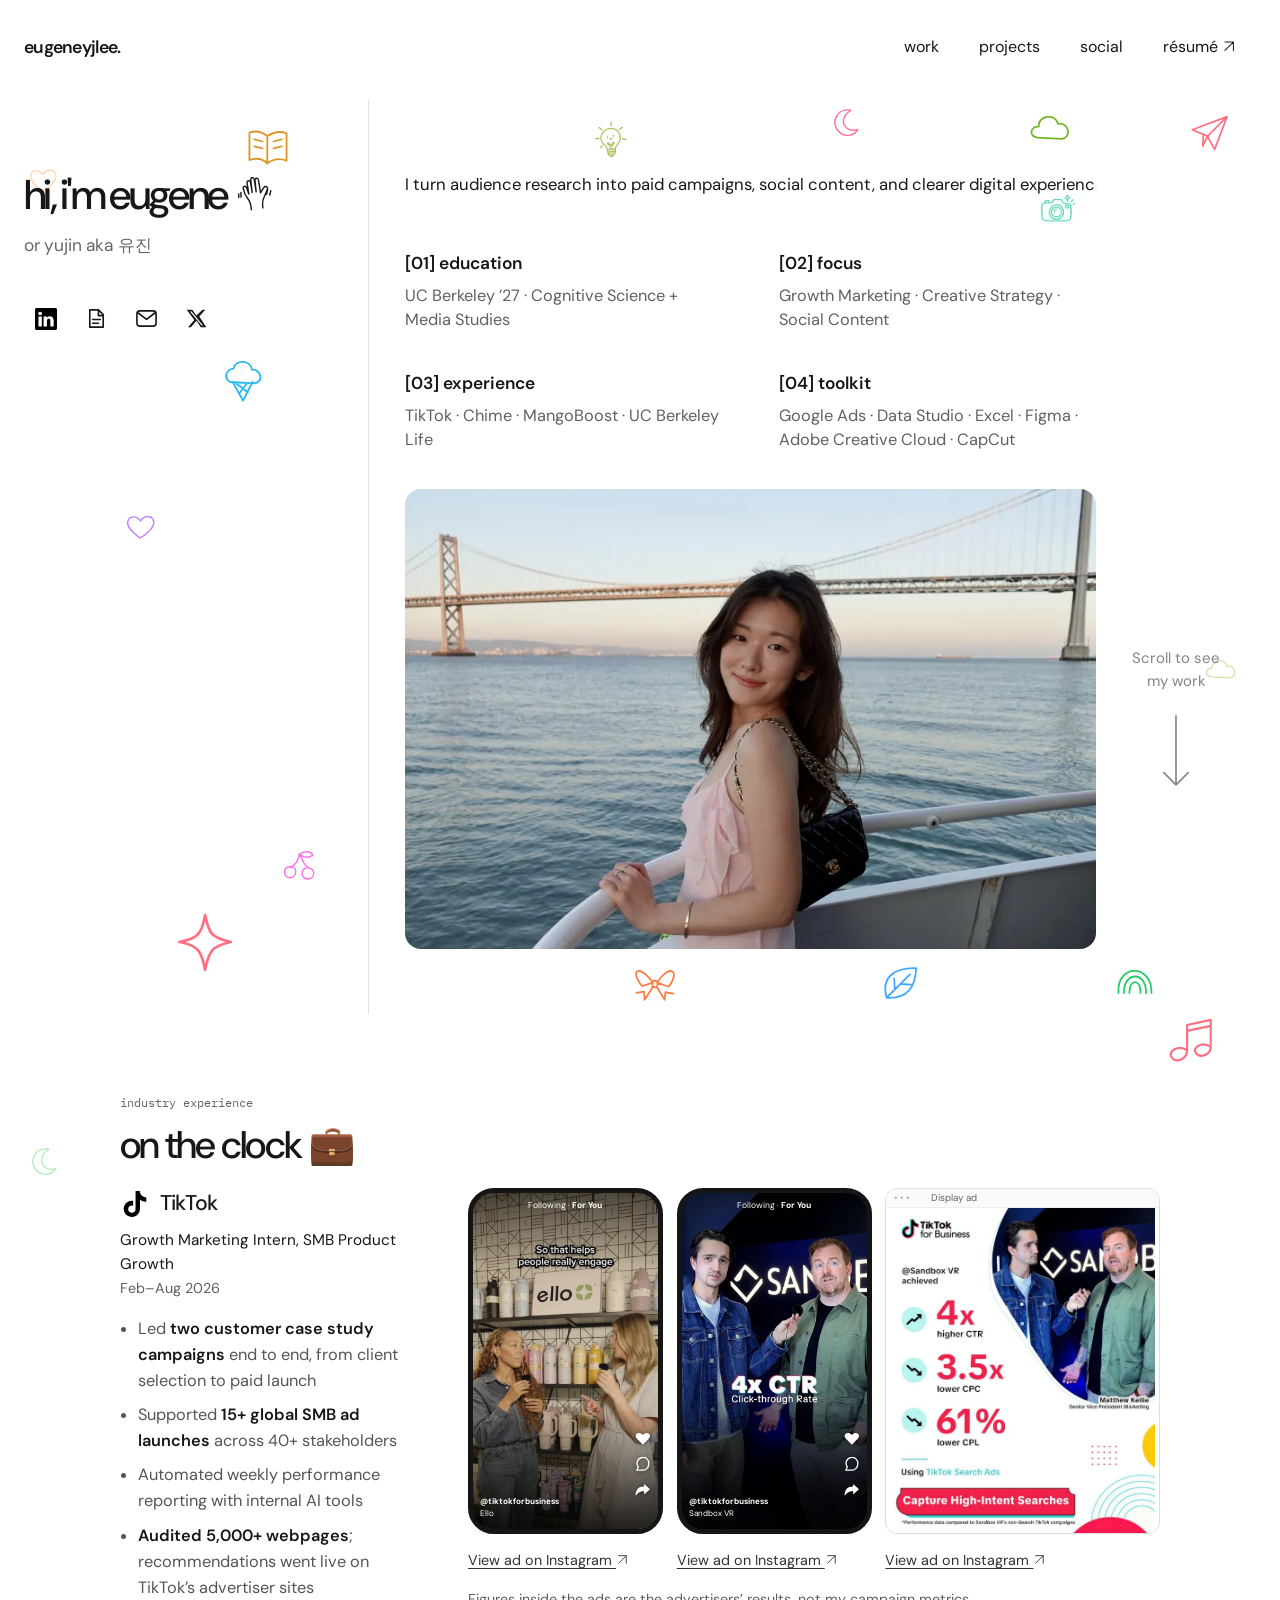
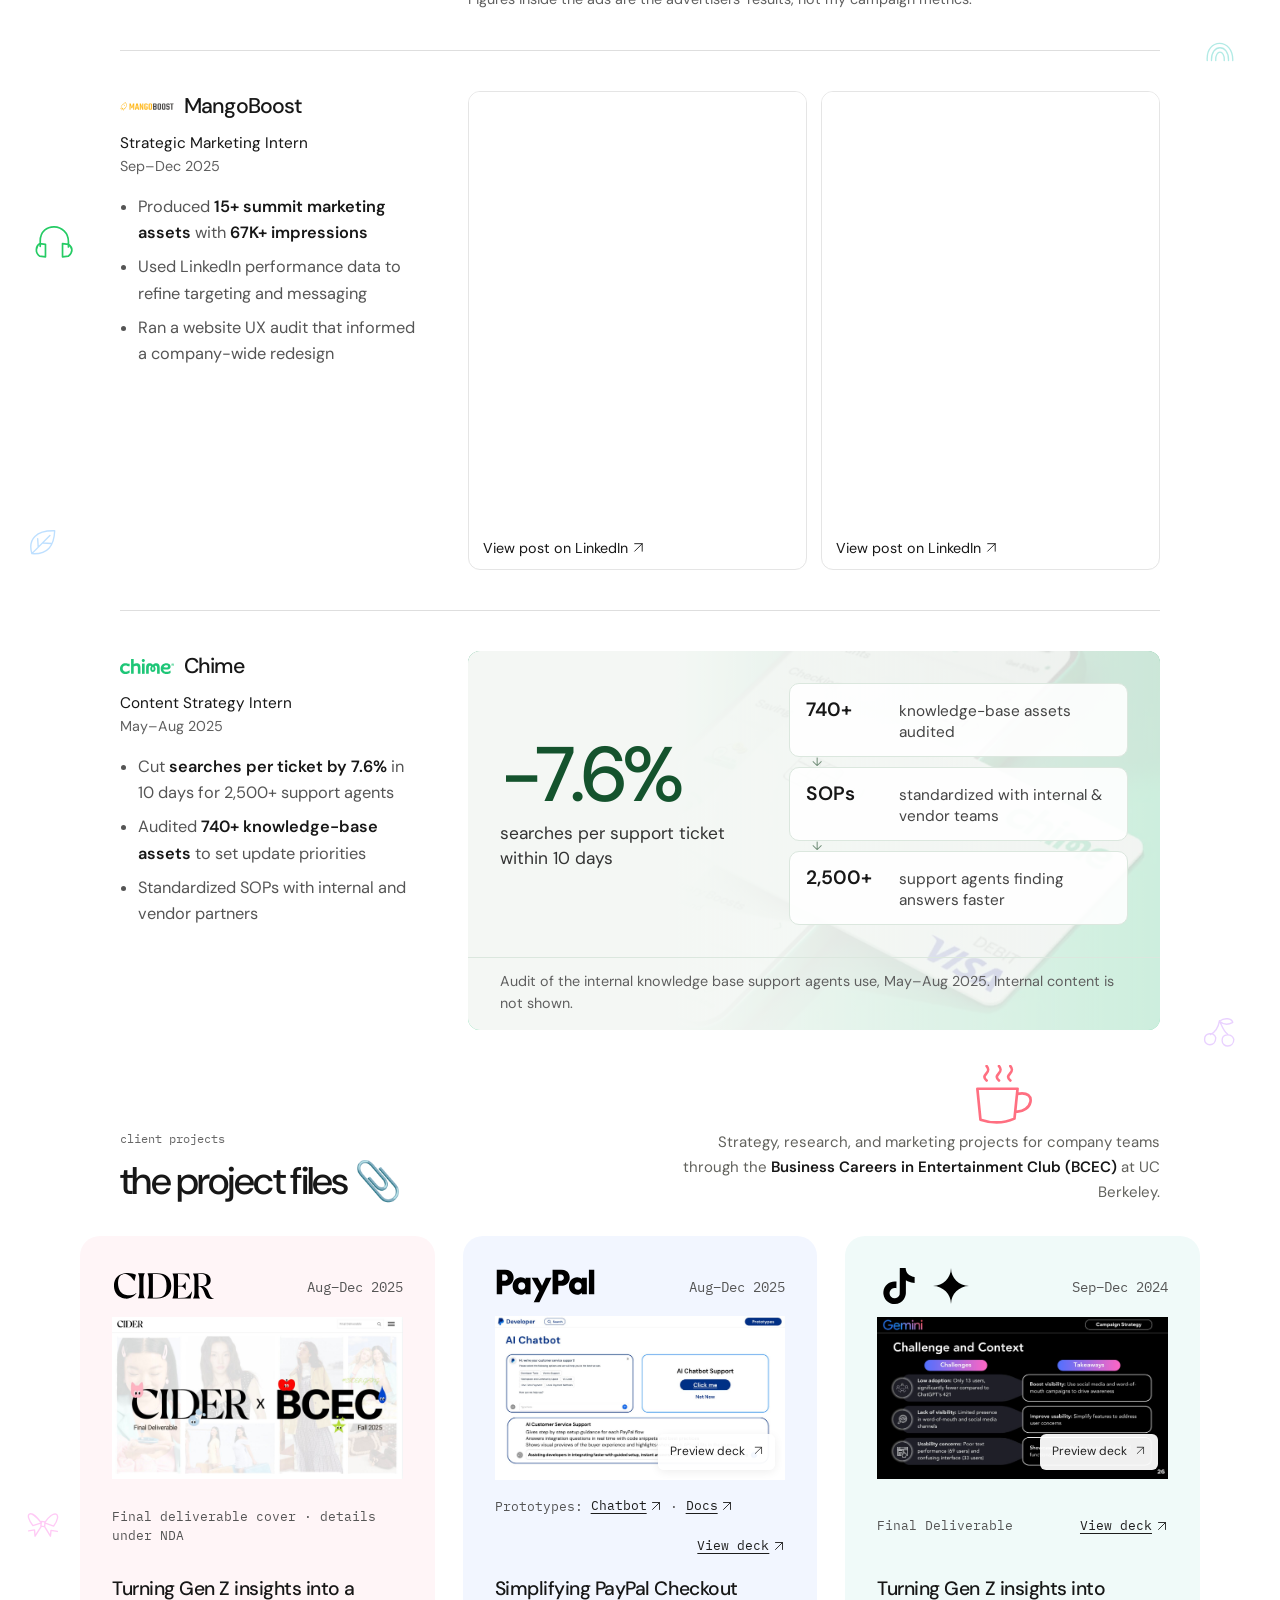
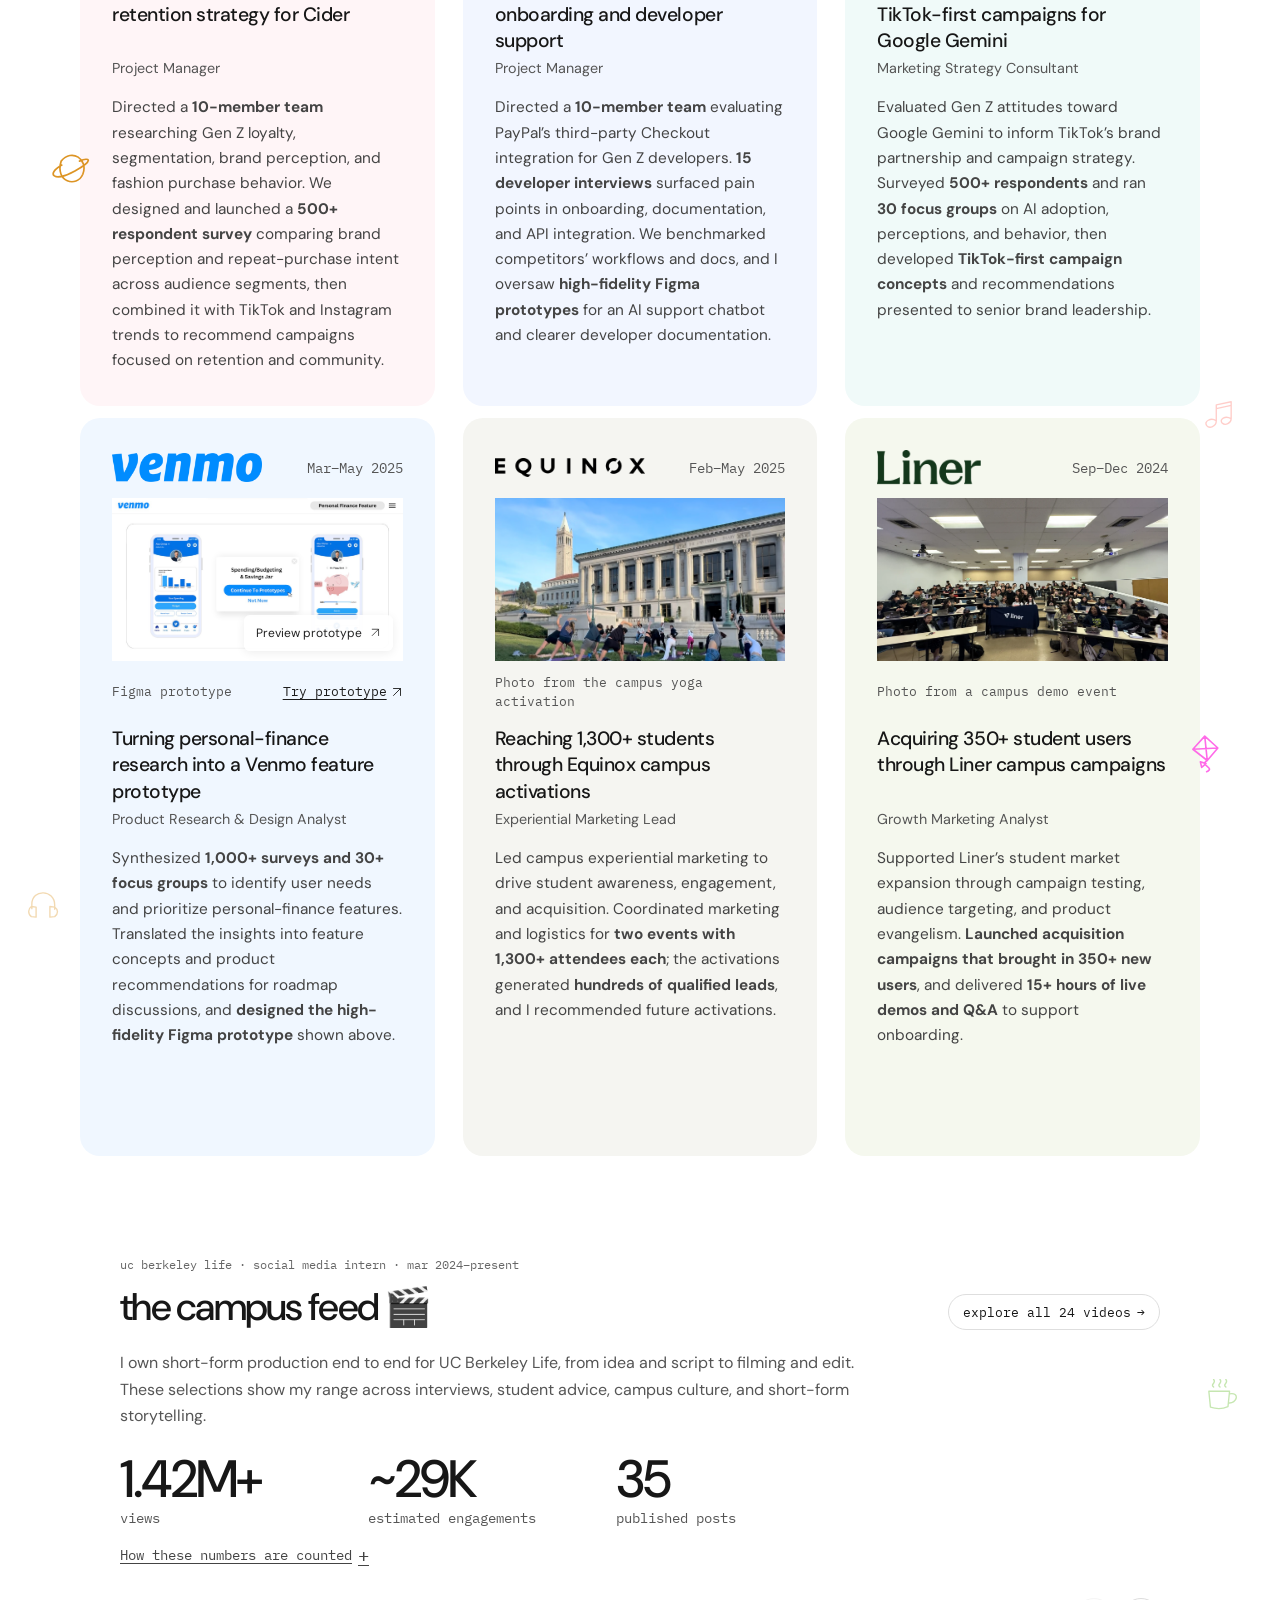
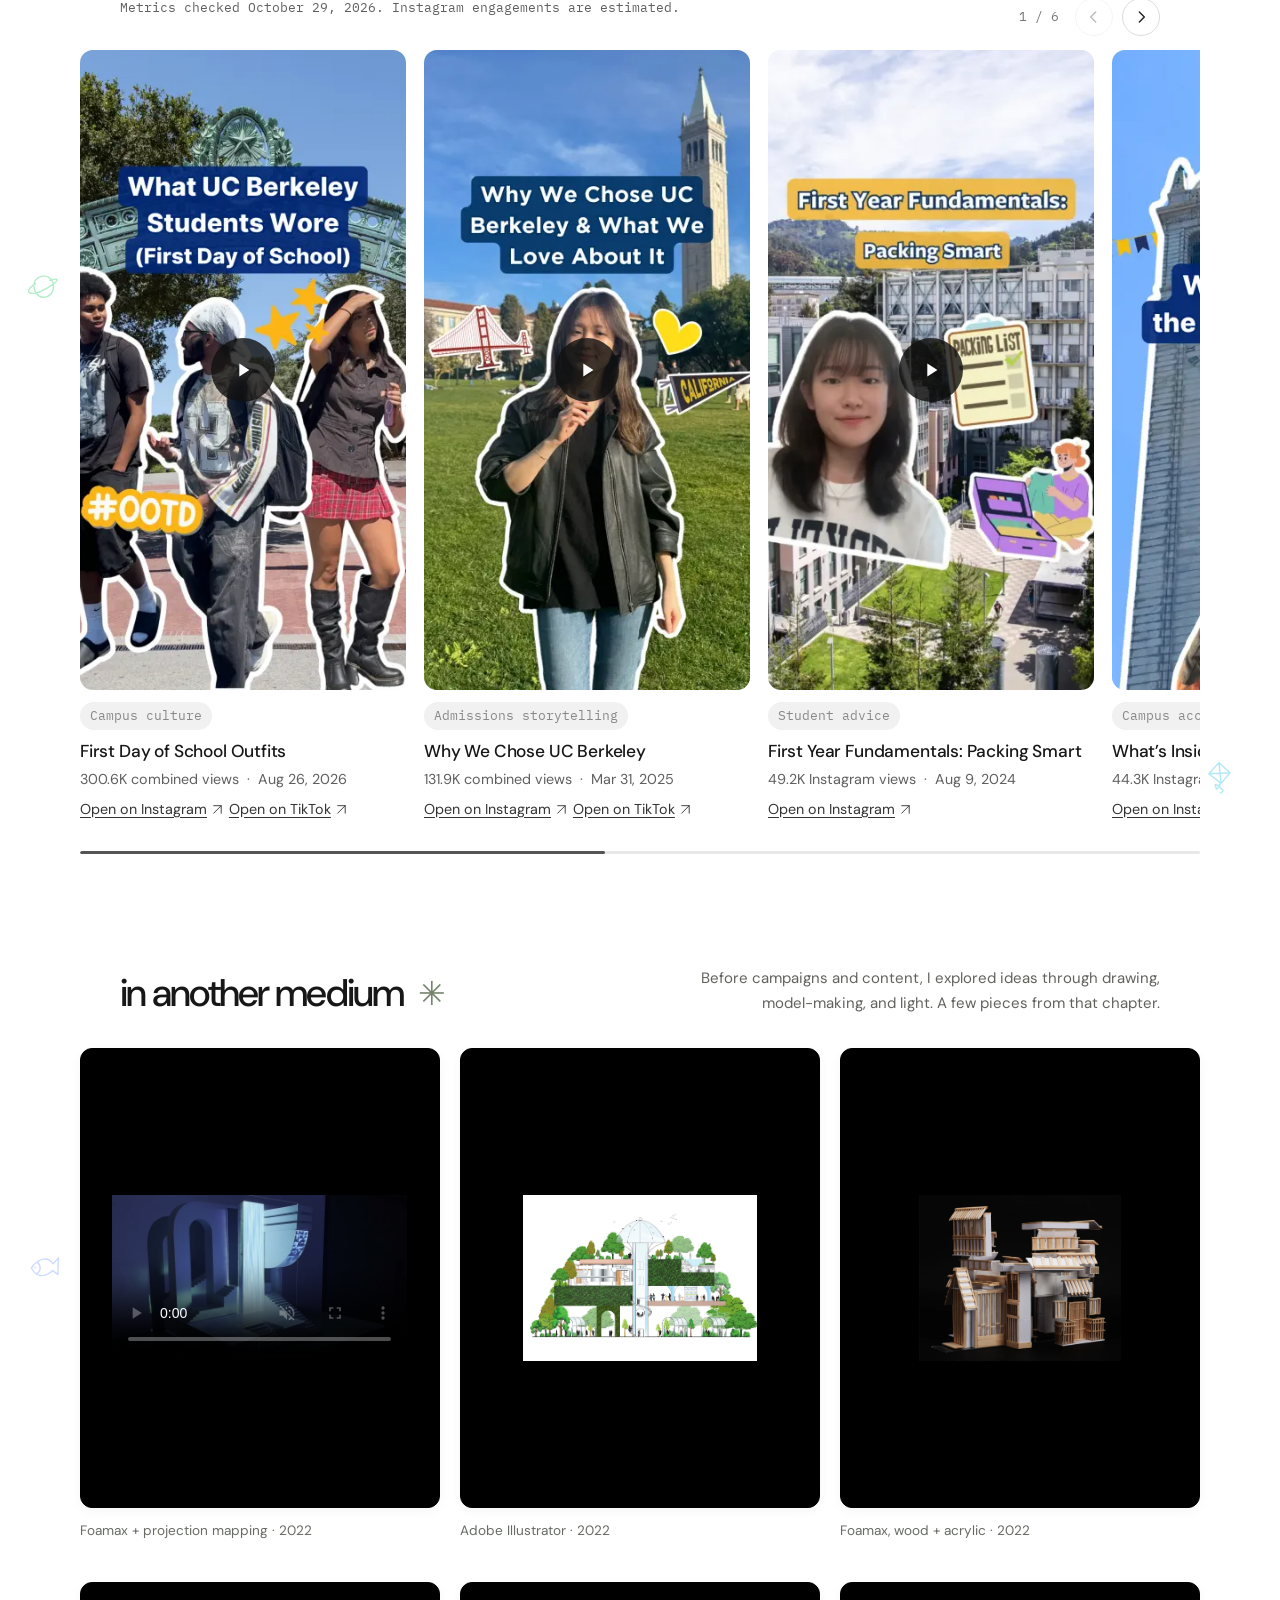
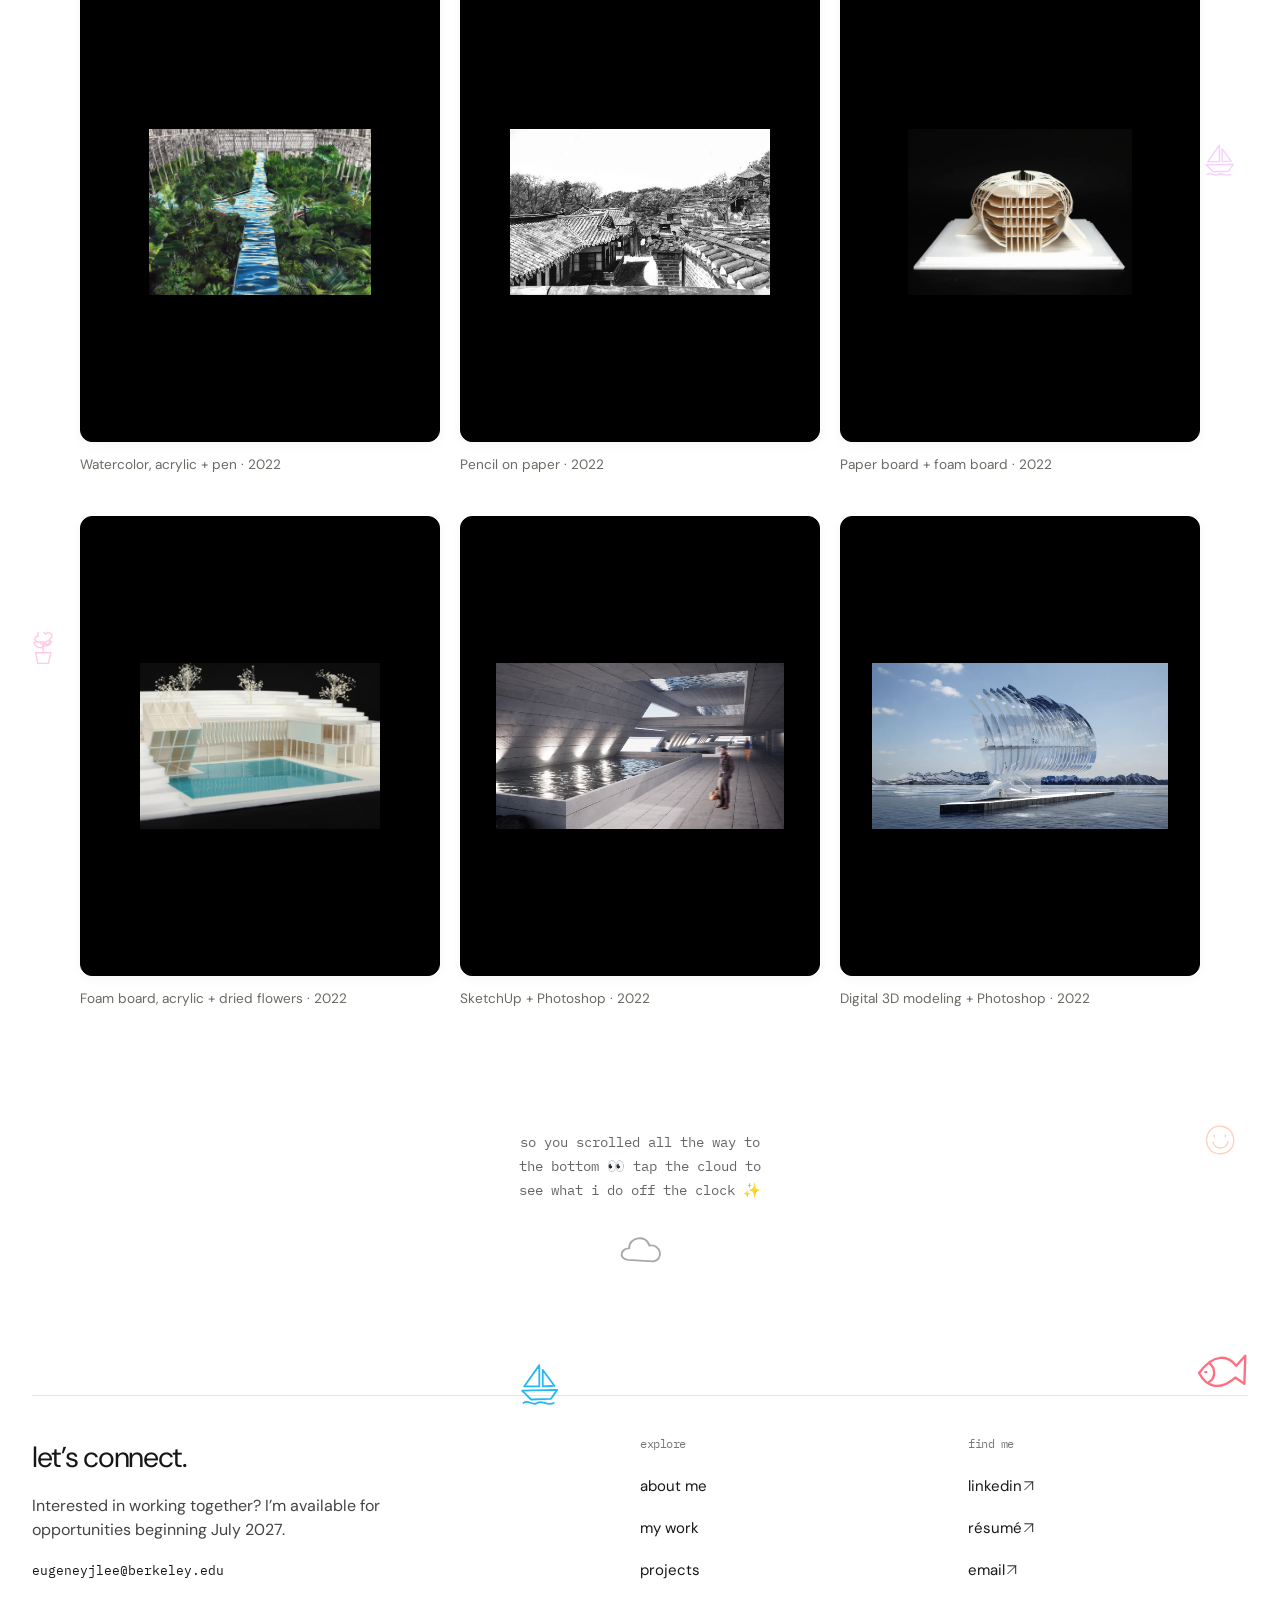
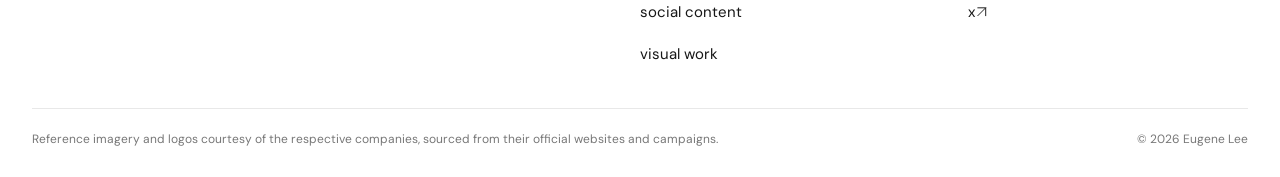
==== index.html @ a9eb5c28 "Credit verified Instagram collaborators and add Stanford featured reel" ====
<!doctype html>
<html lang="en">
<head>
<meta charset="utf-8"><meta name="viewport" content="width=device-width, initial-scale=1">
<title>Eugene Lee — Growth Marketing, Creative Strategy &amp; Content</title>
<meta name="description" content="Eugene Lee is a UC Berkeley ’27 growth marketer and creative strategist: paid campaigns at TikTok, content strategy at Chime and MangoBoost, and 24 short-form videos across 35 posts for UC Berkeley Life. Available July 2027.">
<link rel="icon" type="image/png" sizes="64x64" href="./media/favicon-64.png?v=26">
<link rel="apple-touch-icon" href="./media/apple-touch-icon.png?v=26">
<link rel="canonical" href="https://eugeneyjlee.github.io/portfolio/">
<meta property="og:title" content="Eugene Lee — Growth Marketing, Creative Strategy &amp; Content"><meta property="og:description" content="Selected work at TikTok, MangoBoost, Chime, and UC Berkeley Life. UC Berkeley ’27. Available July 2027."><meta property="og:type" content="website">
<meta property="og:url" content="https://eugeneyjlee.github.io/portfolio/">
<meta property="og:image" content="https://eugeneyjlee.github.io/portfolio/social-preview-landing-v3.jpg">
<meta property="og:image:secure_url" content="https://eugeneyjlee.github.io/portfolio/social-preview-landing-v3.jpg">
<meta property="og:image:type" content="image/jpeg">
<meta property="og:image:width" content="1200">
<meta property="og:image:height" content="627">
<meta property="og:image:alt" content="Eugene Lee’s portfolio landing page, including navigation, introduction, background, and waterfront photo.">
<meta name="twitter:card" content="summary_large_image">
<meta name="twitter:title" content="Eugene Lee — Growth Marketing, Creative Strategy &amp; Content">
<meta name="twitter:description" content="Selected work at TikTok, MangoBoost, Chime, and UC Berkeley Life. UC Berkeley ’27. Available July 2027.">
<meta name="twitter:image" content="https://eugeneyjlee.github.io/portfolio/social-preview-landing-v3.jpg">
<meta name="twitter:image:alt" content="Eugene Lee’s portfolio landing page, including navigation, introduction, background, and waterfront photo.">
<link rel="stylesheet" href="./style.css?v=layout-65-draft3">
<script src="./reveal.js?v=local-31" defer></script>
<script src="./reels.js?v=local-8" defer></script>
<link rel="stylesheet" href="./project-files.css?v=15">
<link rel="stylesheet" href="./refresh.css?v=18">
<link rel="stylesheet" href="./local-improvements.css?v=8">
<script src="./preview-viewer.js?v=2" defer></script>
<link rel="stylesheet" href="./artwork.css?v=5">
<script src="./artwork.js?v=2" defer></script>
<link rel="stylesheet" href="./section-layout.css?v=6">
</head>
<body>
<svg class="doodle-definitions" xmlns="http://www.w3.org/2000/svg" aria-hidden="true"><defs><symbol id="sketch-heart" viewBox="0 0 64 64"><path d="M31 51C22 44 5 32 9 20c3-10 16-10 23 0 8-12 22-10 24 1 2 12-16 26-25 30Z"/></symbol><symbol id="sketch-cloud" viewBox="0 0 64 64"><path d="M15 43C1 41 6 26 17 27c-1-16 24-20 28-4 16-3 21 20 5 22L15 43Z"/></symbol><symbol id="sketch-crescent" viewBox="0 0 64 64"><path d="M43 8C15 3 4 34 21 49c13 12 30 5 35-5-25 9-39-20-13-36Z"/></symbol><symbol id="sketch-rainbow" viewBox="0 0 64 64"><path d="M8 48C5 5 57 5 56 48M16 48c-1-32 33-32 32 0M24 48c-1-21 17-21 16 0"/></symbol><symbol id="sketch-leaf" viewBox="0 0 64 64"><path d="M11 52C3 24 20 8 54 9c-1 28-13 45-43 43ZM11 52 45 18M23 40l-1-16M32 32l15 1"/></symbol><symbol id="sketch-cherry" viewBox="0 0 64 64"><path d="M24 39c0 18-22 16-21 3 0-12 17-15 21-3ZM58 42c0 17-22 16-22 2 0-13 18-14 22-2ZM14 33c13-6 16-20 17-26 5 11 8 21 16 26M31 8c10-8 23-5 25 2-10 6-18 4-25-2"/></symbol><symbol id="sketch-bow" viewBox="0 0 64 64"><path d="M29 30C8 2-5 12 13 35l16-5ZM35 30C52 3 70 11 52 36l-17-6ZM29 27l7 1-1 9-7-1ZM29 36 17 55l-1-12-11 2M35 37l11 18 1-11 12 2"/></symbol><symbol id="sketch-music" viewBox="0 0 64 64"><path d="M25 43V13l28-6v32M25 20l28-6M25 43c-10-7-24 1-18 9 5 6 18 2 18-9ZM53 39c-11-7-23 1-17 8 6 6 17 0 17-8Z"/></symbol><symbol id="sketch-headphones" viewBox="0 0 64 64"><path d="M11 37V29c0-30 43-28 43 1v8M10 33l9 1v19l-9-1C3 47 4 37 10 33ZM54 34l-9-1v20l9-1c7-6 7-13 0-18"/></symbol><symbol id="sketch-coffee" viewBox="0 0 64 64"><path d="M11 23l3 30c12 4 24 3 33-1l3-29-39 0ZM50 28c20-4 14 19-2 17M20 15c-7-6 6-7 0-14M32 15c-7-6 6-7 0-14M43 15c-7-6 6-7 0-14"/></symbol><symbol id="sketch-planet" viewBox="0 0 64 64"><path d="M17 20c16-20 42-3 33 20-9 21-43 12-33-20ZM18 26C-7 40 6 53 38 35 67 19 61 13 45 20"/></symbol><symbol id="sketch-kite" viewBox="0 0 64 64"><path d="M30 5 51 24 34 44 11 26 30 5ZM30 5l4 39M11 26l40-2M34 44c-14 8 14 11-1 18M32 49l-9-3 2 9 7-6"/></symbol><symbol id="sketch-fish" viewBox="0 0 64 64"><path d="M10 32c16-22 32-20 41-8l10-11-1 31-10-7C34 51 19 49 10 32ZM21 21c7 5 8 16 0 21M17 31h1"/></symbol><symbol id="sketch-sailboat" viewBox="0 0 64 64"><path d="M6 43l51-1-9 13-29 1L6 43ZM31 6v31H9L31 6ZM36 13l17 23-17 1V13M8 61c7-6 13 5 20 0s14 5 24 0"/></symbol><symbol id="sketch-flowerpot" viewBox="0 0 64 64"><path d="M18 39h29l-5 20H22l-4-20ZM32 39V24M32 30C16 29 14 21 16 19c9-2 16 1 16 11M32 26c1-9 13-11 16-8-1 7-10 10-16 8M32 18c-19 4-19-10-9-10-4-13 11-13 13-4 11-7 18 5 8 10 3 10-9 13-12 4"/></symbol><symbol id="sketch-smiley" viewBox="0 0 64 64"><path d="M32 6C0 5-3 58 32 58 67 58 66 7 32 6ZM21 23v3M42 22v4M19 36c4 15 24 15 28-1"/></symbol><symbol id="sketch-sparkle" viewBox="0 0 64 64"><path d="M32 5c-3 19-8 23-25 26 18 3 22 9 25 27 4-19 7-23 25-27C38 27 36 23 32 5Z"/></symbol><symbol id="sketch-paperplane" viewBox="0 0 64 64"><path d="M5 27 58 7 39 57 28 37 5 27ZM28 37 58 7M28 37l-7 15 1-19"/></symbol><symbol id="sketch-book" viewBox="0 0 64 64"><path d="M31 16C21 8 11 9 5 11v40c11-4 19-2 26 5 9-7 18-8 28-4V12c-10-4-18-2-28 4v40M12 21l12 3M12 31l12 3M40 24l12-3M40 34l12-3"/></symbol><symbol id="sketch-icecream" viewBox="0 0 64 64"><path d="M17 32 32 59 46 32M13 32c-12-9-1-20 5-19 3-15 25-13 27 1 14-1 18 20 2 20L13 32ZM23 35l16 12M37 35 28 47"/></symbol></defs></svg>
<div class="background-doodles" aria-hidden="true"><span class="doodle varied-doodle" style="--x:2%;--y:2%;--doodle-hue:0deg;--tilt:-10deg;animation-delay:-0s"><svg viewBox="0 0 64 64" fill="none" stroke="currentColor" stroke-width="2.6" stroke-linecap="round" stroke-linejoin="round" aria-hidden="true"><use href="#sketch-heart"/></svg></span><span class="doodle varied-doodle" style="--x:94%;--y:8%;--doodle-hue:47deg;--tilt:-5deg;animation-delay:-1s"><svg viewBox="0 0 64 64" fill="none" stroke="currentColor" stroke-width="2.6" stroke-linecap="round" stroke-linejoin="round" aria-hidden="true"><use href="#sketch-cloud"/></svg></span><span class="doodle varied-doodle" style="--x:2%;--y:14%;--doodle-hue:94deg;--tilt:0deg;animation-delay:-2s"><svg viewBox="0 0 64 64" fill="none" stroke="currentColor" stroke-width="2.6" stroke-linecap="round" stroke-linejoin="round" aria-hidden="true"><use href="#sketch-crescent"/></svg></span><span class="doodle varied-doodle" style="--x:94%;--y:20%;--doodle-hue:141deg;--tilt:5deg;animation-delay:-3s"><svg viewBox="0 0 64 64" fill="none" stroke="currentColor" stroke-width="2.6" stroke-linecap="round" stroke-linejoin="round" aria-hidden="true"><use href="#sketch-rainbow"/></svg></span><span class="doodle varied-doodle" style="--x:2%;--y:26%;--doodle-hue:188deg;--tilt:10deg;animation-delay:-4s"><svg viewBox="0 0 64 64" fill="none" stroke="currentColor" stroke-width="2.6" stroke-linecap="round" stroke-linejoin="round" aria-hidden="true"><use href="#sketch-leaf"/></svg></span><span class="doodle varied-doodle" style="--x:94%;--y:32%;--doodle-hue:235deg;--tilt:-10deg;animation-delay:-5s"><svg viewBox="0 0 64 64" fill="none" stroke="currentColor" stroke-width="2.6" stroke-linecap="round" stroke-linejoin="round" aria-hidden="true"><use href="#sketch-cherry"/></svg></span><span class="doodle varied-doodle" style="--x:2%;--y:38%;--doodle-hue:282deg;--tilt:-5deg;animation-delay:-6s"><svg viewBox="0 0 64 64" fill="none" stroke="currentColor" stroke-width="2.6" stroke-linecap="round" stroke-linejoin="round" aria-hidden="true"><use href="#sketch-bow"/></svg></span><span class="doodle varied-doodle" style="--x:94%;--y:44%;--doodle-hue:329deg;--tilt:0deg;animation-delay:-0s"><svg viewBox="0 0 64 64" fill="none" stroke="currentColor" stroke-width="2.6" stroke-linecap="round" stroke-linejoin="round" aria-hidden="true"><use href="#sketch-music"/></svg></span><span class="doodle varied-doodle" style="--x:2%;--y:50%;--doodle-hue:16deg;--tilt:5deg;animation-delay:-1s"><svg viewBox="0 0 64 64" fill="none" stroke="currentColor" stroke-width="2.6" stroke-linecap="round" stroke-linejoin="round" aria-hidden="true"><use href="#sketch-headphones"/></svg></span><span class="doodle varied-doodle" style="--x:94%;--y:56%;--doodle-hue:63deg;--tilt:10deg;animation-delay:-2s"><svg viewBox="0 0 64 64" fill="none" stroke="currentColor" stroke-width="2.6" stroke-linecap="round" stroke-linejoin="round" aria-hidden="true"><use href="#sketch-coffee"/></svg></span><span class="doodle varied-doodle" style="--x:2%;--y:62%;--doodle-hue:110deg;--tilt:-10deg;animation-delay:-3s"><svg viewBox="0 0 64 64" fill="none" stroke="currentColor" stroke-width="2.6" stroke-linecap="round" stroke-linejoin="round" aria-hidden="true"><use href="#sketch-planet"/></svg></span><span class="doodle varied-doodle" style="--x:94%;--y:68%;--doodle-hue:157deg;--tilt:-5deg;animation-delay:-4s"><svg viewBox="0 0 64 64" fill="none" stroke="currentColor" stroke-width="2.6" stroke-linecap="round" stroke-linejoin="round" aria-hidden="true"><use href="#sketch-kite"/></svg></span><span class="doodle varied-doodle" style="--x:2%;--y:74%;--doodle-hue:204deg;--tilt:0deg;animation-delay:-5s"><svg viewBox="0 0 64 64" fill="none" stroke="currentColor" stroke-width="2.6" stroke-linecap="round" stroke-linejoin="round" aria-hidden="true"><use href="#sketch-fish"/></svg></span><span class="doodle varied-doodle" style="--x:94%;--y:80%;--doodle-hue:251deg;--tilt:5deg;animation-delay:-6s"><svg viewBox="0 0 64 64" fill="none" stroke="currentColor" stroke-width="2.6" stroke-linecap="round" stroke-linejoin="round" aria-hidden="true"><use href="#sketch-sailboat"/></svg></span><span class="doodle varied-doodle" style="--x:2%;--y:86%;--doodle-hue:298deg;--tilt:10deg;animation-delay:-0s"><svg viewBox="0 0 64 64" fill="none" stroke="currentColor" stroke-width="2.6" stroke-linecap="round" stroke-linejoin="round" aria-hidden="true"><use href="#sketch-flowerpot"/></svg></span><span class="doodle varied-doodle" style="--x:94%;--y:92%;--doodle-hue:345deg;--tilt:-10deg;animation-delay:-1s"><svg viewBox="0 0 64 64" fill="none" stroke="currentColor" stroke-width="2.6" stroke-linecap="round" stroke-linejoin="round" aria-hidden="true"><use href="#sketch-smiley"/></svg></span></div>
<a class="skip" href="#main">Skip to content</a>
<header class="nav wrap"><a class="wordmark" href="./">eugeneyjlee.</a><nav aria-label="Main navigation"><a href="#work">work</a><a href="#projects">projects</a><a href="#social">social</a><a href="https://doc-visitor-link.eugeneyjlee.chatgpt.site/">résumé <svg class="arrow-up-right" viewBox="0 0 24 24" width="16" height="16" fill="none" stroke="currentColor" stroke-width="1.7" stroke-linecap="round" stroke-linejoin="round" aria-hidden="true" focusable="false"><path d="M5 19 19 5M5 5h14v14"/></svg></a></nav></header>
<main id="main" class="wrap">
<section id="about" class="intro" aria-labelledby="intro-title"><span class="doodle varied-doodle hero-doodle" aria-hidden="true"><svg viewBox="0 0 64 64" fill="none" stroke="currentColor" stroke-width="2.6" stroke-linecap="round" stroke-linejoin="round" aria-hidden="true"><use href="#sketch-sparkle"/></svg></span>
<span class="doodle varied-doodle extra-hero" aria-hidden="true"><svg viewBox="0 0 64 64" fill="none" stroke="currentColor" stroke-width="2.6" stroke-linecap="round" stroke-linejoin="round" aria-hidden="true"><use href="#sketch-paperplane"/></svg></span><span class="doodle varied-doodle landing-spark spark-1" aria-hidden="true" style="--doodle-hue:15deg"><svg viewBox="0 0 64 64" fill="none" stroke="currentColor" stroke-width="2.6" stroke-linecap="round" stroke-linejoin="round" aria-hidden="true"><use href="#sketch-book"/></svg></span><span class="doodle varied-doodle landing-spark spark-2" aria-hidden="true" style="--doodle-hue:165deg"><svg viewBox="0 0 64 64" fill="none" stroke="currentColor" stroke-width="2.6" stroke-linecap="round" stroke-linejoin="round" aria-hidden="true"><use href="#sketch-icecream"/></svg></span><span class="doodle varied-doodle landing-spark spark-3" aria-hidden="true" style="--doodle-hue:235deg"><svg viewBox="0 0 64 64" fill="none" stroke="currentColor" stroke-width="2.6" stroke-linecap="round" stroke-linejoin="round" aria-hidden="true"><use href="#sketch-heart"/></svg></span><span class="doodle varied-doodle landing-spark spark-4" aria-hidden="true" style="--doodle-hue:55deg"><svg viewBox="0 0 64 64" fill="none" stroke="currentColor" stroke-width="2.6" stroke-linecap="round" stroke-linejoin="round" aria-hidden="true"><use href="#sketch-cloud"/></svg></span><span class="doodle varied-doodle landing-spark spark-5" aria-hidden="true" style="--doodle-hue:310deg"><svg viewBox="0 0 64 64" fill="none" stroke="currentColor" stroke-width="2.6" stroke-linecap="round" stroke-linejoin="round" aria-hidden="true"><use href="#sketch-crescent"/></svg></span><span class="doodle varied-doodle landing-spark spark-6" aria-hidden="true" style="--doodle-hue:110deg"><svg viewBox="0 0 64 64" fill="none" stroke="currentColor" stroke-width="2.6" stroke-linecap="round" stroke-linejoin="round" aria-hidden="true"><use href="#sketch-rainbow"/></svg></span><span class="doodle varied-doodle landing-spark spark-7" aria-hidden="true" style="--doodle-hue:185deg"><svg viewBox="0 0 64 64" fill="none" stroke="currentColor" stroke-width="2.6" stroke-linecap="round" stroke-linejoin="round" aria-hidden="true"><use href="#sketch-leaf"/></svg></span><span class="doodle varied-doodle landing-spark spark-8" aria-hidden="true" style="--doodle-hue:280deg"><svg viewBox="0 0 64 64" fill="none" stroke="currentColor" stroke-width="2.6" stroke-linecap="round" stroke-linejoin="round" aria-hidden="true"><use href="#sketch-cherry"/></svg></span><span class="doodle varied-doodle landing-spark spark-9" aria-hidden="true" style="--doodle-hue:345deg"><svg viewBox="0 0 64 64" fill="none" stroke="currentColor" stroke-width="2.6" stroke-linecap="round" stroke-linejoin="round" aria-hidden="true"><use href="#sketch-bow"/></svg></span><div class="intro-identity"><h1 id="intro-title">hi, i'm <em>eugene</em> <span class="wave hand-doodle" aria-hidden="true"><svg viewBox="0 0 64 64" fill="none" stroke="currentColor" stroke-width="2.4" stroke-linecap="round" stroke-linejoin="round"><path d="M22 58c1-9 1-13-3-20-3-5-5-11-5-18 0-4 5-5 6 0l2 11V12c0-5 6-5 6 0v17l1-21c0-5 6-5 6 0v21l1-19c0-5 6-5 6 0v22l7-8c3-4 8 0 5 5l-7 11c-4 6-5 11-5 18"/><path d="M9 26 8 34M5 28l-1 6M55 28l-3 8M60 31l-3 7"/></svg></span></h1><p class="intro-alias">or yujin aka <span lang="ko">유진</span></p>
<div class="intro-actions social-icons" aria-label="Find me online"><a target="_blank" rel="noopener noreferrer" href="https://www.linkedin.com/in/eugeneyjlee/" aria-label="LinkedIn" title="LinkedIn"><img src="./logo-linkedin.svg" width="22" height="22" alt=""></a><a target="_blank" rel="noopener noreferrer" href="https://doc-visitor-link.eugeneyjlee.chatgpt.site/" aria-label="Résumé" title="Résumé"><svg viewBox="0 0 24 24" width="23" height="23" fill="none" stroke="currentColor" stroke-width="1.7" stroke-linecap="round" stroke-linejoin="round" aria-hidden="true"><path d="M14 3H5v18h14V8zM14 3v6h5M8 13h8M8 17h6"/></svg></a><a target="_blank" rel="noopener noreferrer" href="mailto:eugeneyjlee@berkeley.edu" aria-label="Email" title="Email"><svg viewBox="0 0 24 24" width="23" height="23" fill="none" stroke="currentColor" stroke-width="1.7" stroke-linecap="round" stroke-linejoin="round" aria-hidden="true"><rect x="2" y="4" width="20" height="16" rx="3"/><path d="m3 6 9 7 9-7"/></svg></a><a target="_blank" rel="noopener noreferrer" href="https://x.com/eugeneyjlee" aria-label="X" title="X"><svg viewBox="0 0 24 24" width="21" height="21" fill="currentColor" aria-hidden="true"><path d="M18.9 2H22l-6.8 7.8L23.2 22h-6.3L12 14.6 5.5 22H2.3l7.2-8.3L.8 2h6.5l4.5 6.7L18.9 2ZM17.8 20h1.7L6.4 3.9H4.5L17.8 20Z"/></svg></a></div>
</div><div class="intro-center"><div class="intro-content"><div class="typewriter-wrap">
<span class="doodle idea-doodle" aria-hidden="true"></span>
<p class="intro-text typewriter">I turn audience research into paid campaigns, social content, and clearer digital experiences.</p>
<span class="doodle camera-doodle" aria-hidden="true"></span>
</div>
<ul class="intro-facts">
<li><span class="fact-label">education</span><span>UC Berkeley ’27 · Cognitive Science + Media Studies</span></li>
<li><span class="fact-label">focus</span><span>Growth Marketing · Creative Strategy · Social Content</span></li>
<li><span class="fact-label">experience</span><span>TikTok · Chime · MangoBoost · UC Berkeley Life</span></li>
<li><span class="fact-label">toolkit</span><span>Google Ads · Data Studio · Excel · Figma · Adobe Creative Cloud · CapCut</span></li>
</ul>
<div class="landing-photo-row"><figure class="landing-photo"><picture><source type="image/webp" srcset="./media/eugene-landing-900.webp 900w, ./media/eugene-landing-1600.webp 1600w" sizes="(max-width: 650px) 92vw, 62vw"><img src="./media/eugene-landing-1600.jpg" alt="Eugene Lee by the waterfront" width="1600" height="1067" fetchpriority="high" decoding="async"></picture></figure><a class="work-scroll-cue" href="#work"><span>Scroll to see<br>my work</span><svg viewBox="0 0 32 72" width="32" height="72" fill="none" stroke="currentColor" stroke-width="1.5" stroke-linecap="round" stroke-linejoin="round" aria-hidden="true"><path d="M16 4v62M5 55l11 11 11-11"/></svg></a></div></div></div>

</section>
<section id="work" class="work" aria-labelledby="work-title"><span class="doodle varied-doodle work-doodle" aria-hidden="true"><svg viewBox="0 0 64 64" fill="none" stroke="currentColor" stroke-width="2.6" stroke-linecap="round" stroke-linejoin="round" aria-hidden="true"><use href="#sketch-music"/></svg></span><div class="section-copy"><div class="section-heading"><div><p class="project-kicker">industry experience</p><h2 id="work-title">on the clock <span aria-hidden="true">💼</span></h2></div></div></div><span class="doodle varied-doodle extra-work" aria-hidden="true"><svg viewBox="0 0 64 64" fill="none" stroke="currentColor" stroke-width="2.6" stroke-linecap="round" stroke-linejoin="round" aria-hidden="true"><use href="#sketch-headphones"/></svg></span><div class="experience-grid visual-experiences"><article class="experience-card tiktok"><figure class="work-visual campaign-visual"><div class="paid-assets" role="group" aria-label="TikTok campaign creatives"><a class="paid-video" href="https://www.instagram.com/p/DcLKmADsVRe/" target="_blank" rel="noopener noreferrer" aria-label="View ad on Instagram: Ello video case study"><span class="tiktok-phone"><img src="./media/tiktok-ello-ad.webp" alt="Ello video case study ad" width="600" height="986" loading="lazy" decoding="async"><span class="phone-feed" aria-hidden="true">Following · <b>For You</b></span><span class="phone-actions" aria-hidden="true"><svg viewBox="0 0 24 24" width="15" height="15" fill="currentColor" aria-hidden="true"><path d="M12 21 3 12C-3 5 6-1 12 6c6-7 15-1 9 6Z"/></svg><svg viewBox="0 0 24 24" width="15" height="15" fill="none" stroke="currentColor" stroke-width="2" aria-hidden="true"><path d="M21 11a9 9 0 0 1-9 9H3l2-5a9 9 0 1 1 16-4Z"/></svg><svg viewBox="0 0 24 24" width="15" height="15" fill="currentColor" aria-hidden="true"><path d="m14 3 9 8-9 8v-5C7 14 4 17 1 21c0-9 4-14 13-14Z"/></svg></span><span class="phone-caption" aria-hidden="true"><b>@tiktokforbusiness</b><span>Ello</span></span></span><span class="artifact-link">View ad on Instagram <svg class="arrow-up-right" viewBox="0 0 24 24" width="16" height="16" fill="none" stroke="currentColor" stroke-width="1.7" stroke-linecap="round" stroke-linejoin="round" aria-hidden="true" focusable="false"><path d="M5 19 19 5M5 5h14v14"/></svg></span></a><a class="paid-video" href="https://www.instagram.com/p/DcLKsIosdh4/" target="_blank" rel="noopener noreferrer" aria-label="View ad on Instagram: Sandbox VR video case study"><span class="tiktok-phone"><img src="./media/tiktok-sandbox-video.webp" alt="Sandbox VR video case study ad" width="600" height="1101" loading="lazy" decoding="async"><span class="phone-feed" aria-hidden="true">Following · <b>For You</b></span><span class="phone-actions" aria-hidden="true"><svg viewBox="0 0 24 24" width="15" height="15" fill="currentColor" aria-hidden="true"><path d="M12 21 3 12C-3 5 6-1 12 6c6-7 15-1 9 6Z"/></svg><svg viewBox="0 0 24 24" width="15" height="15" fill="none" stroke="currentColor" stroke-width="2" aria-hidden="true"><path d="M21 11a9 9 0 0 1-9 9H3l2-5a9 9 0 1 1 16-4Z"/></svg><svg viewBox="0 0 24 24" width="15" height="15" fill="currentColor" aria-hidden="true"><path d="m14 3 9 8-9 8v-5C7 14 4 17 1 21c0-9 4-14 13-14Z"/></svg></span><span class="phone-caption" aria-hidden="true"><b>@tiktokforbusiness</b><span>Sandbox VR</span></span></span><span class="artifact-link">View ad on Instagram <svg class="arrow-up-right" viewBox="0 0 24 24" width="16" height="16" fill="none" stroke="currentColor" stroke-width="1.7" stroke-linecap="round" stroke-linejoin="round" aria-hidden="true" focusable="false"><path d="M5 19 19 5M5 5h14v14"/></svg></span></a><a class="paid-static" href="https://www.instagram.com/p/DcKizcoMnkU/" target="_blank" rel="noopener noreferrer" aria-label="View ad on Instagram: Sandbox VR static case-study ad"><span class="browser-ad"><span class="browser-ad-bar" aria-hidden="true"><span>•••</span> Display ad</span><img src="./tiktok-sandbox-static.jpg" alt="Sandbox VR TikTok Search Ads static creative: 4x higher CTR, 3.5x lower CPC and 61% lower CPL compared with its non-Search TikTok campaigns" loading="lazy"></span><span class="artifact-link">View ad on Instagram <svg class="arrow-up-right" viewBox="0 0 24 24" width="16" height="16" fill="none" stroke="currentColor" stroke-width="1.7" stroke-linecap="round" stroke-linejoin="round" aria-hidden="true" focusable="false"><path d="M5 19 19 5M5 5h14v14"/></svg></span></a></div><figcaption class="work-caption">Figures inside the ads are the advertisers’ results, not my campaign metrics.</figcaption>
</figure><div class="work-copy"><div class="card-heading"><img class="small-brand" src="./logo-tiktok.svg" alt="" loading="lazy"><h3>TikTok</h3></div><p class="role">Growth Marketing Intern, SMB Product Growth<span>Feb–Aug 2026</span></p><ul class="also-list">
<li>Led <strong>two customer case study campaigns</strong> end to end, from client selection to paid launch</li>
<li>Supported <strong>15+ global SMB ad launches</strong> across 40+ stakeholders</li>
<li>Automated weekly performance reporting with internal AI tools</li>
<li><strong>Audited 5,000+ webpages</strong>; recommendations went live on TikTok’s advertiser sites</li>
</ul></div></article><article class="experience-card mangoboost"><figure class="work-visual mango-videos" aria-label="MangoBoost LinkedIn videos"><div class="mango-video"><iframe src="https://www.linkedin.com/embed/feed/update/urn:li:share:7381226652296650752?collapsed=1" height="550" width="504" allowfullscreen title="MangoBoost LinkedIn post 1 (summit marketing)" loading="lazy"></iframe><a href="https://www.linkedin.com/feed/update/urn:li:share:7381226652296650752/" target="_blank" rel="noopener noreferrer">View post on LinkedIn <svg class="arrow-up-right" viewBox="0 0 24 24" width="16" height="16" fill="none" stroke="currentColor" stroke-width="1.7" stroke-linecap="round" stroke-linejoin="round" aria-hidden="true" focusable="false"><path d="M5 19 19 5M5 5h14v14"/></svg></a></div><div class="mango-video"><iframe src="https://www.linkedin.com/embed/feed/update/urn:li:ugcPost:7386304069633626112?collapsed=1" height="549" width="504" allowfullscreen title="MangoBoost LinkedIn post 2 (summit marketing)" loading="lazy"></iframe><a href="https://www.linkedin.com/feed/update/urn:li:ugcPost:7386304069633626112/" target="_blank" rel="noopener noreferrer">View post on LinkedIn <svg class="arrow-up-right" viewBox="0 0 24 24" width="16" height="16" fill="none" stroke="currentColor" stroke-width="1.7" stroke-linecap="round" stroke-linejoin="round" aria-hidden="true" focusable="false"><path d="M5 19 19 5M5 5h14v14"/></svg></a></div></figure><div class="work-copy"><div class="card-heading"><img class="small-brand" src="./logo-mangoboost.svg" alt="" loading="lazy"><h3>MangoBoost</h3></div><p class="role">Strategic Marketing Intern<span>Sep–Dec 2025</span></p><ul class="also-list">
<li>Produced <strong>15+ summit marketing assets</strong> with <strong>67K+ impressions</strong></li>
<li>Used LinkedIn performance data to refine targeting and messaging</li>
<li>Ran a website UX audit that informed a company-wide redesign</li>
</ul></div></article><article class="experience-card chime"><figure class="work-visual chime-outcome" aria-labelledby="chime-outcome-caption">
<div class="outcome-board">
<p class="outcome-stat"><span class="outcome-number">−7.6%</span><span class="outcome-label">searches per support ticket within 10 days</span></p>
<ol class="outcome-flow">
<li><strong>740+</strong><span>knowledge-base assets audited</span></li>
<li><strong>SOPs</strong><span>standardized with internal &amp; vendor teams</span></li>
<li><strong>2,500+</strong><span>support agents finding answers faster</span></li>
</ol>
</div>
<figcaption id="chime-outcome-caption" class="work-caption">Audit of the internal knowledge base support agents use, May–Aug 2025. Internal content is not shown.</figcaption>
</figure><div class="work-copy"><div class="card-heading"><img class="small-brand" src="./logo-chime.svg" alt="" loading="lazy"><h3>Chime</h3></div><p class="role">Content Strategy Intern<span>May–Aug 2025</span></p><ul class="also-list">
<li>Cut <strong>searches per ticket by 7.6%</strong> in 10 days for 2,500+ support agents</li>
<li>Audited <strong>740+ knowledge-base assets</strong> to set update priorities</li>
<li>Standardized SOPs with internal and vendor partners</li>
</ul></div></article></div></section>
<section id="projects" class="projects" aria-labelledby="projects-title"><span class="doodle varied-doodle projects-doodle" aria-hidden="true"><svg viewBox="0 0 64 64" fill="none" stroke="currentColor" stroke-width="2.6" stroke-linecap="round" stroke-linejoin="round" aria-hidden="true"><use href="#sketch-coffee"/></svg></span><div class="section-copy"><div class="section-heading"><div><p class="project-kicker">client projects</p><h2 id="projects-title">the project files <span aria-hidden="true">📎</span></h2></div></div><p class="projects-intro projects-intro--one-line">Strategy, research, and marketing projects for company teams through the <strong>Business Careers in Entertainment Club (BCEC)</strong> at UC Berkeley.</p></div><span class="doodle varied-doodle extra-projects-left" aria-hidden="true"><svg viewBox="0 0 64 64" fill="none" stroke="currentColor" stroke-width="2.6" stroke-linecap="round" stroke-linejoin="round" aria-hidden="true"><use href="#sketch-planet"/></svg></span><span class="doodle varied-doodle extra-projects-right" aria-hidden="true"><svg viewBox="0 0 64 64" fill="none" stroke="currentColor" stroke-width="2.6" stroke-linecap="round" stroke-linejoin="round" aria-hidden="true"><use href="#sketch-kite"/></svg></span><div class="project-grid project-files-grid"><article class="project-row project-file" data-brand="cider"><div class="project-file-heading"><div class="overlay-heading"><div class="cover-logos"><img width="96" height="32" src="./logo-cider.svg" alt="Cider" loading="lazy"></div><div class="project-meta"><span class="overlay-topic">Aug–Dec 2025</span></div></div></div><div class="project-media-stage"><div class="project-preview" id="cider-preview-0"><img src="./project-media/pj-cider-1.jpg" alt="Cider × BCEC final deliverable cover" loading="lazy"></div></div><div class="project-media-actions"><p class="project-caption">Final deliverable cover · details under NDA</p></div><h3>Turning Gen Z insights into a retention strategy for Cider</h3><p class="project-role">Project Manager</p><p class="project-outcome">Directed a <strong>10-member team</strong> researching Gen Z loyalty, segmentation, brand perception, and fashion purchase behavior. We designed and launched a <strong>500+ respondent survey</strong> comparing brand perception and repeat-purchase intent across audience segments, then combined it with TikTok and Instagram trends to recommend campaigns focused on retention and community.</p></article>
<article class="project-row project-file" data-brand="paypal"><div class="project-file-heading"><div class="overlay-heading"><div class="cover-logos"><img width="96" height="32" src="./logo-paypal.svg?v=22" alt="PayPal" loading="lazy"></div><span class="overlay-topic">Aug–Dec 2025</span></div></div><div class="project-media-stage">
<div class="project-preview" id="paypal-preview-0"><a class="project-preview-link" href="https://canva.link/kaxnnycx1ms2pvy" target="_blank" rel="noopener noreferrer" data-preview-embed="https://www.canva.com/design/DAHZWSNDX5w/cJhe0qO3U1u-bTny2IDSmg/view?embed" data-preview-title="PayPal final deliverable" aria-label="Preview deck: PayPal AI support chatbot prototype"><img src="./project-media/pj-paypal-1.jpg" alt="PayPal AI support chatbot prototype" width="1400" height="788" loading="lazy" decoding="async"><span class="preview-open-label">Preview deck <span aria-hidden="true"><svg class="arrow-up-right" viewBox="0 0 24 24" width="16" height="16" fill="none" stroke="currentColor" stroke-width="1.7" stroke-linecap="round" stroke-linejoin="round" aria-hidden="true" focusable="false"><path d="M5 19 19 5M5 5h14v14"/></svg></span></span></a></div>
</div>
<div class="project-media-actions"><p class="project-caption">Prototypes: <a class="proto-link" aria-label="Chatbot prototype (opens in a new tab)" href="https://www.figma.com/proto/giffvxrvGvxnqsG5TtCQym/BCEC-PayPal-Prototype?node-id=1-22&amp;p=f&amp;t=C0RkKieVwCfMH6r1-0&amp;scaling=min-zoom&amp;content-scaling=fixed&amp;page-id=0%3A1&amp;starting-point-node-id=34%3A605" target="_blank" rel="noopener noreferrer">Chatbot <svg class="arrow-up-right" viewBox="0 0 24 24" width="13" height="13" fill="none" stroke="currentColor" stroke-width="1.8" stroke-linecap="round" stroke-linejoin="round" aria-hidden="true" focusable="false"><path d="M5 19 19 5M5 5h14v14"/></svg></a> · <a class="proto-link" aria-label="Developer docs prototype (opens in a new tab)" href="https://www.figma.com/proto/giffvxrvGvxnqsG5TtCQym/BCEC-PayPal-Prototype?node-id=223-3&amp;p=f&amp;t=IB2rDog3loHI6VM2-1&amp;scaling=min-zoom&amp;content-scaling=fixed&amp;page-id=80%3A2&amp;starting-point-node-id=223%3A3" target="_blank" rel="noopener noreferrer">Docs <svg class="arrow-up-right" viewBox="0 0 24 24" width="13" height="13" fill="none" stroke="currentColor" stroke-width="1.8" stroke-linecap="round" stroke-linejoin="round" aria-hidden="true" focusable="false"><path d="M5 19 19 5M5 5h14v14"/></svg></a></p><a class="prototype-try" href="https://canva.link/kaxnnycx1ms2pvy" target="_blank" rel="noopener noreferrer">View deck <svg class="arrow-up-right" viewBox="0 0 24 24" width="13" height="13" fill="none" stroke="currentColor" stroke-width="1.8" stroke-linecap="round" stroke-linejoin="round" aria-hidden="true" focusable="false"><path d="M5 19 19 5M5 5h14v14"/></svg></a></div><h3>Simplifying PayPal Checkout onboarding and developer support</h3><p class="project-role">Project Manager</p><p class="project-outcome">Directed a <strong>10-member team</strong> evaluating PayPal’s third-party Checkout integration for Gen Z developers. <strong>15 developer interviews</strong> surfaced pain points in onboarding, documentation, and API integration. We benchmarked competitors’ workflows and docs, and I oversaw <strong>high-fidelity Figma prototypes</strong> for an AI support chatbot and clearer developer documentation.</p></article>
<article class="project-row project-file" data-brand="tiktok"><div class="project-file-heading"><div class="overlay-heading"><div class="cover-logos"><img width="96" height="32" src="./logo-tiktok.svg" alt="TikTok" loading="lazy"><img width="96" height="32" src="./logo-gemini.svg" alt="Google Gemini" loading="lazy"></div><span class="overlay-topic">Sep–Dec 2024</span></div></div><div class="project-media-stage"><div class="project-preview" id="tiktok-preview-0"><a class="project-preview-link" href="https://canva.link/3wml0mgeo8sqjy9" target="_blank" rel="noopener noreferrer" data-preview-embed="https://www.canva.com/design/DAG0_F1DxhM/wfLhgluWJgxf_NS4xdWp_A/view?embed" data-preview-title="TikTok × Google Gemini final deliverable" aria-label="Preview deck: Gen Z AI research and campaign strategy slide"><img src="./project-media/pj-gemini-1.jpg" alt="Gen Z AI research and campaign strategy slide" width="1400" height="788" loading="lazy" decoding="async"><span class="preview-open-label">Preview deck <span aria-hidden="true"><svg class="arrow-up-right" viewBox="0 0 24 24" width="16" height="16" fill="none" stroke="currentColor" stroke-width="1.7" stroke-linecap="round" stroke-linejoin="round" aria-hidden="true" focusable="false"><path d="M5 19 19 5M5 5h14v14"/></svg></span></span></a></div></div><div class="project-media-actions"><p class="project-caption">Final Deliverable</p><a class="prototype-try" href="https://canva.link/3wml0mgeo8sqjy9" target="_blank" rel="noopener noreferrer">View deck <svg class="arrow-up-right" viewBox="0 0 24 24" width="13" height="13" fill="none" stroke="currentColor" stroke-width="1.8" stroke-linecap="round" stroke-linejoin="round" aria-hidden="true" focusable="false"><path d="M5 19 19 5M5 5h14v14"/></svg></a></div><h3>Turning Gen Z insights into TikTok-first campaigns for Google Gemini</h3><p class="project-role">Marketing Strategy Consultant</p><p class="project-outcome">Evaluated Gen Z attitudes toward Google Gemini to inform TikTok’s brand partnership and campaign strategy. Surveyed <strong>500+ respondents</strong> and ran <strong>30 focus groups</strong> on AI adoption, perceptions, and behavior, then developed <strong>TikTok-first campaign concepts</strong> and recommendations presented to senior brand leadership.</p></article>
<article class="project-row project-file" data-brand="venmo"><div class="project-file-heading"><div class="overlay-heading"><div class="cover-logos"><img width="96" height="32" class="project-wordmark" src="./project-media/venmo-logo-clean.png" alt="Venmo" loading="lazy"></div><span class="overlay-topic">Mar–May 2025</span></div></div><div class="project-media-stage"><div class="project-preview" id="venmo-preview-0"><a class="project-preview-link" href="https://www.figma.com/proto/eU5DgBwFyXVh4JbXjZjhki/Venmo-Prototyping?node-id=77-2&amp;t=TQmcE1u3hDNw4YTB-1" target="_blank" rel="noopener noreferrer" data-preview-embed="https://www.figma.com/embed?embed_host=share&amp;url=https%3A%2F%2Fwww.figma.com%2Fproto%2FeU5DgBwFyXVh4JbXjZjhki%2FVenmo-Prototyping%3Fnode-id%3D77-2%26t%3DTQmcE1u3hDNw4YTB-1%26hide-ui%3D1" data-preview-title="Venmo personal-finance feature prototype" aria-label="Preview prototype: Venmo personal-finance feature prototype"><img src="./project-media/pj-venmo-1.jpg" alt="Venmo personal-finance feature prototype" width="1400" height="788" loading="lazy" decoding="async"><span class="preview-open-label">Preview prototype <span aria-hidden="true"><svg class="arrow-up-right" viewBox="0 0 24 24" width="16" height="16" fill="none" stroke="currentColor" stroke-width="1.7" stroke-linecap="round" stroke-linejoin="round" aria-hidden="true" focusable="false"><path d="M5 19 19 5M5 5h14v14"/></svg></span></span></a></div></div><div class="project-media-actions"><p class="project-caption">Figma prototype</p><a class="prototype-try" data-preview-link="0" href="https://www.figma.com/proto/eU5DgBwFyXVh4JbXjZjhki/Venmo-Prototyping?node-id=77-2&amp;t=TQmcE1u3hDNw4YTB-1" target="_blank" rel="noopener noreferrer">Try prototype <svg class="arrow-up-right" viewBox="0 0 24 24" width="13" height="13" fill="none" stroke="currentColor" stroke-width="1.8" stroke-linecap="round" stroke-linejoin="round" aria-hidden="true" focusable="false"><path d="M5 19 19 5M5 5h14v14"/></svg></a></div><h3>Turning personal-finance research into a Venmo feature prototype</h3><p class="project-role">Product Research & Design Analyst</p><p class="project-outcome">Synthesized <strong>1,000+ surveys and 30+ focus groups</strong> to identify user needs and prioritize personal-finance features. Translated the insights into feature concepts and product recommendations for roadmap discussions, and <strong>designed the high-fidelity Figma prototype</strong> shown above.</p></article>
<article class="project-row project-file" data-brand="equinox"><div class="project-file-heading"><div class="overlay-heading"><div class="cover-logos"><img width="96" height="32" class="project-wordmark" src="./project-media/equinox-logo-clean.png" alt="Equinox" loading="lazy"></div><span class="overlay-topic">Feb–May 2025</span></div></div><div class="project-media-stage"><div class="project-preview" id="equinox-preview-0"><img src="./project-media/equinox-campus-yoga.jpg" alt="Campus wellness event on Memorial Glade outside Doe Library" loading="lazy"></div></div><div class="project-media-actions"><p class="project-caption">Photo from the campus yoga activation</p></div><h3>Reaching 1,300+ students through Equinox campus activations</h3><p class="project-role">Experiential Marketing Lead</p><p class="project-outcome">Led campus experiential marketing to drive student awareness, engagement, and acquisition. Coordinated marketing and logistics for <strong>two events with 1,300+ attendees each</strong>; the activations generated <strong>hundreds of qualified leads</strong>, and I recommended future activations.</p></article>

<article class="project-row project-file" data-brand="liner"><div class="project-file-heading"><div class="overlay-heading"><div class="cover-logos"><img width="96" height="32" src="./logo-liner.webp" alt="Liner" loading="lazy"></div><span class="overlay-topic">Sep–Dec 2024</span></div></div><div class="project-media-stage"><div class="project-preview" id="liner-preview-0"><img src="./project-media/optimized/liner-campus-group.webp" alt="Liner campus event attendees holding a Liner banner" loading="lazy"></div></div><div class="project-media-actions"><p class="project-caption">Photo from a campus demo event</p></div><h3>Acquiring 350+ student users through Liner campus campaigns</h3><p class="project-role">Growth Marketing Analyst</p><p class="project-outcome">Supported Liner’s student market expansion through campaign testing, audience targeting, and product evangelism. <strong>Launched acquisition campaigns that brought in 350+ new users</strong>, and delivered <strong>15+ hours of live demos and Q&amp;A</strong> to support onboarding.</p></article></div></section><section id="social" class="social" aria-labelledby="social-title"><div class="section-copy"><div class="section-heading"><div><p class="project-kicker">uc berkeley life · social media intern · mar 2024–present</p><h2 id="social-title">the campus feed <span aria-hidden="true">🎬</span></h2></div><a class="social-all" href="./ucberkeleylife/">explore all 24 videos <span aria-hidden="true">→</span></a></div><p class="projects-intro social-intro">I own short-form production end to end for UC Berkeley Life, from idea and script to filming and edit. These selections show my range across interviews, student advice, campus culture, and short-form storytelling.</p>
<dl class="social-stats">
<div><dt>views</dt><dd>1.42M+</dd></div>
<div><dt>estimated engagements</dt><dd>~29K</dd></div>
<div><dt>published posts</dt><dd>35</dd></div>
</dl>
<details class="metric-method">
<summary>How these numbers are counted</summary>
<ul>
<li><strong>24 distinct videos, 35 published posts</strong>: 22 Instagram reels and 13 TikToks, including 11 cross-posts. The gallery groups cross-posted videos and provides both original links.</li>
<li><strong>Views</strong> sum the public profile view counters for all 22 Instagram reels and 13 TikToks, checked October 29, 2026. Some platform counters are rounded; cross-platform totals are not unique viewers.</li>
<li><strong>Estimated engagements</strong>: 5,597 observed TikTok likes, comments, shares, and saves, plus approximately 23,200 modeled Instagram interactions. The Instagram estimate applies a 1.8% engagement rate, calibrated from the portfolio’s previous estimate, to refreshed Instagram views. Instagram like, share, and save totals were unavailable in the audit view. This is an estimate, not a platform-reported total; Instagram comments are included in the estimate.</li>
</ul>
</details></div><div class="video-carousel" role="region" aria-roledescription="carousel" aria-label="Selected Berkeley Life videos"><div class="carousel-topline"><p class="views-updated">Metrics checked October 29, 2026. Instagram engagements are estimated.</p><div class="carousel-controls" hidden><span class="carousel-status" aria-live="polite" aria-atomic="true">1 / 6</span><button class="carousel-prev" type="button" aria-label="Previous video" aria-controls="berkeley-videos"><svg viewBox="0 0 24 24" width="20" height="20" fill="none" stroke="currentColor" stroke-width="1.7" stroke-linecap="round" stroke-linejoin="round" aria-hidden="true"><path d="m14 6-6 6 6 6"/></svg></button><button class="carousel-next" type="button" aria-label="Next video" aria-controls="berkeley-videos"><svg viewBox="0 0 24 24" width="20" height="20" fill="none" stroke="currentColor" stroke-width="1.7" stroke-linecap="round" stroke-linejoin="round" aria-hidden="true"><path d="m10 6 6 6-6 6"/></svg></button></div></div><div class="carousel-track" id="berkeley-videos" tabindex="0" aria-label="Selected Berkeley Life videos; scroll horizontally to browse"><div class="video-slide" role="group" aria-roledescription="slide" aria-label="1 of 6: First Day of School Outfits"><div class="reel-embed" data-reel="DchXm56PNRD" data-cover="./media/thumbs/berkeley-outfits.webp" data-alt="First Day of School Outfits — video thumbnail"><noscript><a class="reel-embed-fallback" href="https://www.instagram.com/reel/DchXm56PNRD/" target="_blank" rel="noopener noreferrer" aria-label="Watch First Day of School Outfits on Instagram"><img src="./media/thumbs/berkeley-outfits.webp" alt="First Day of School Outfits — video thumbnail" loading="lazy"><span class="reel-watch-label">Watch on Instagram <svg class="arrow-up-right" viewBox="0 0 24 24" fill="none" stroke="currentColor" stroke-width="1.7" stroke-linecap="round" stroke-linejoin="round" aria-hidden="true"><path d="M5 19 19 5M5 5h14v14"/></svg></span></a></noscript></div><p class="video-tag">Campus culture</p><h3 class="video-title">First Day of School Outfits</h3><p class="video-date"><span class="video-views">300.6K combined views</span><span aria-hidden="true"> · </span><time datetime="2026-08-27T01:00:34.000Z">Aug 26, 2026</time></p>
<a class="video-source" href="https://www.instagram.com/reel/DchXm56PNRD/" target="_blank" rel="noopener noreferrer">Open on Instagram <svg class="arrow-up-right" viewBox="0 0 24 24" width="14" height="14" fill="none" stroke="currentColor" stroke-width="1.7" stroke-linecap="round" stroke-linejoin="round" aria-hidden="true" focusable="false"><path d="M5 19 19 5M5 5h14v14"/></svg><span class="visually-hidden">: First Day of School Outfits (opens in a new tab)</span></a> <a class="video-source" href="https://www.tiktok.com/@ucberkeley/video/7678507774929571103" target="_blank" rel="noopener noreferrer">Open on TikTok <svg class="arrow-up-right" viewBox="0 0 24 24" width="16" height="16" fill="none" stroke="currentColor" stroke-width="1.7" stroke-linecap="round" stroke-linejoin="round" aria-hidden="true" focusable="false"><path d="M5 19 19 5M5 5h14v14"/></svg><span class="visually-hidden">: First Day of School Outfits (opens in a new tab)</span></a></div><div class="video-slide" role="group" aria-roledescription="slide" aria-label="2 of 6: Why We Chose UC Berkeley"><div class="reel-embed" data-reel="DH32-wOvyjE" data-cover="./media/thumbs/berkeley-why.webp" data-alt="Why We Chose UC Berkeley — video thumbnail"><noscript><a class="reel-embed-fallback" href="https://www.instagram.com/reel/DH32-wOvyjE/" target="_blank" rel="noopener noreferrer" aria-label="Watch Why We Chose UC Berkeley on Instagram"><img src="./media/thumbs/berkeley-why.webp" alt="Why We Chose UC Berkeley — video thumbnail" loading="lazy"><span class="reel-watch-label">Watch on Instagram <svg class="arrow-up-right" viewBox="0 0 24 24" fill="none" stroke="currentColor" stroke-width="1.7" stroke-linecap="round" stroke-linejoin="round" aria-hidden="true"><path d="M5 19 19 5M5 5h14v14"/></svg></span></a></noscript></div><p class="video-tag">Admissions storytelling</p><h3 class="video-title">Why We Chose UC Berkeley</h3><p class="video-date"><span class="video-views">131.9K combined views</span><span aria-hidden="true"> · </span><time datetime="2025-03-31T19:00:14.000Z">Mar 31, 2025</time></p>
<a class="video-source" href="https://www.instagram.com/reel/DH32-wOvyjE/" target="_blank" rel="noopener noreferrer">Open on Instagram <svg class="arrow-up-right" viewBox="0 0 24 24" width="14" height="14" fill="none" stroke="currentColor" stroke-width="1.7" stroke-linecap="round" stroke-linejoin="round" aria-hidden="true" focusable="false"><path d="M5 19 19 5M5 5h14v14"/></svg><span class="visually-hidden">: Why We Chose UC Berkeley (opens in a new tab)</span></a> <a class="video-source" href="https://www.tiktok.com/@ucberkeley/video/7488047995951369514" target="_blank" rel="noopener noreferrer">Open on TikTok <svg class="arrow-up-right" viewBox="0 0 24 24" width="16" height="16" fill="none" stroke="currentColor" stroke-width="1.7" stroke-linecap="round" stroke-linejoin="round" aria-hidden="true" focusable="false"><path d="M5 19 19 5M5 5h14v14"/></svg><span class="visually-hidden">: Why We Chose UC Berkeley (opens in a new tab)</span></a></div><div class="video-slide" role="group" aria-roledescription="slide" aria-label="3 of 6: First Year Fundamentals: Packing Smart"><div class="reel-embed" data-reel="C-ddu54hoEy" data-cover="./media/thumbs/berkeley-packing.webp" data-alt="First Year Fundamentals: Packing Smart — video thumbnail"><noscript><a class="reel-embed-fallback" href="https://www.instagram.com/reel/C-ddu54hoEy/" target="_blank" rel="noopener noreferrer" aria-label="Watch First Year Fundamentals: Packing Smart on Instagram"><img src="./media/thumbs/berkeley-packing.webp" alt="First Year Fundamentals: Packing Smart — video thumbnail" loading="lazy"><span class="reel-watch-label">Watch on Instagram <svg class="arrow-up-right" viewBox="0 0 24 24" fill="none" stroke="currentColor" stroke-width="1.7" stroke-linecap="round" stroke-linejoin="round" aria-hidden="true"><path d="M5 19 19 5M5 5h14v14"/></svg></span></a></noscript></div><p class="video-tag">Student advice</p><h3 class="video-title">First Year Fundamentals: Packing Smart</h3><p class="video-date"><span class="video-views">49.2K Instagram views</span><span aria-hidden="true"> · </span><time datetime="2024-08-09T19:13:14.000Z">Aug 9, 2024</time></p>
<a class="video-source" href="https://www.instagram.com/reel/C-ddu54hoEy/" target="_blank" rel="noopener noreferrer">Open on Instagram <svg class="arrow-up-right" viewBox="0 0 24 24" width="14" height="14" fill="none" stroke="currentColor" stroke-width="1.7" stroke-linecap="round" stroke-linejoin="round" aria-hidden="true" focusable="false"><path d="M5 19 19 5M5 5h14v14"/></svg><span class="visually-hidden">: First Year Fundamentals: Packing Smart (opens in a new tab)</span></a></div><div class="video-slide" role="group" aria-roledescription="slide" aria-label="4 of 6: What’s Inside the Campanile?"><div class="reel-embed" data-reel="DKsONg-voXn" data-cover="./media/thumbs/berkeley-campanile.webp" data-alt="What’s Inside the Campanile? — video thumbnail"><noscript><a class="reel-embed-fallback" href="https://www.instagram.com/reel/DKsONg-voXn/" target="_blank" rel="noopener noreferrer" aria-label="Watch What’s Inside the Campanile? on Instagram"><img src="./media/thumbs/berkeley-campanile.webp" alt="What’s Inside the Campanile? — video thumbnail" loading="lazy"><span class="reel-watch-label">Watch on Instagram <svg class="arrow-up-right" viewBox="0 0 24 24" fill="none" stroke="currentColor" stroke-width="1.7" stroke-linecap="round" stroke-linejoin="round" aria-hidden="true"><path d="M5 19 19 5M5 5h14v14"/></svg></span></a></noscript></div><p class="video-tag">Campus access</p><h3 class="video-title">What’s Inside the Campanile?</h3><p class="video-date"><span class="video-views">44.3K Instagram views</span><span aria-hidden="true"> · </span><time datetime="2025-06-09T19:00:52.000Z">Jun 9, 2025</time></p>
<a class="video-source" href="https://www.instagram.com/reel/DKsONg-voXn/" target="_blank" rel="noopener noreferrer">Open on Instagram <svg class="arrow-up-right" viewBox="0 0 24 24" width="14" height="14" fill="none" stroke="currentColor" stroke-width="1.7" stroke-linecap="round" stroke-linejoin="round" aria-hidden="true" focusable="false"><path d="M5 19 19 5M5 5h14v14"/></svg><span class="visually-hidden">: What’s Inside the Campanile? (opens in a new tab)</span></a></div><div class="video-slide" role="group" aria-roledescription="slide" aria-label="5 of 6: Qualcomm Café: A New Campus Bite"><div class="reel-embed" data-reel="DduJhBzzXH5" data-cover="./media/thumbs/berkeley-qualcomm-cafe.webp" data-alt="Qualcomm Café: A New Campus Bite — video thumbnail"><noscript><a class="reel-embed-fallback" href="https://www.instagram.com/reel/DduJhBzzXH5/" target="_blank" rel="noopener noreferrer" aria-label="Watch Qualcomm Café: A New Campus Bite on Instagram"><img src="./media/thumbs/berkeley-qualcomm-cafe.webp" alt="Qualcomm Café: A New Campus Bite — video thumbnail" loading="lazy"><span class="reel-watch-label">Watch on Instagram <svg class="arrow-up-right" viewBox="0 0 24 24" fill="none" stroke="currentColor" stroke-width="1.7" stroke-linecap="round" stroke-linejoin="round" aria-hidden="true"><path d="M5 19 19 5M5 5h14v14"/></svg></span></a></noscript></div><p class="video-tag">Campus dining</p><h3 class="video-title">Qualcomm Café: A New Campus Bite</h3><p class="video-date"><span class="video-views">77.3K combined views</span><span aria-hidden="true"> · </span><time datetime="2026-09-25T18:57:48.000Z">Sep 25, 2026</time></p>
<a class="video-source" href="https://www.instagram.com/reel/DduJhBzzXH5/" target="_blank" rel="noopener noreferrer">Open on Instagram <svg class="arrow-up-right" viewBox="0 0 24 24" width="14" height="14" fill="none" stroke="currentColor" stroke-width="1.7" stroke-linecap="round" stroke-linejoin="round" aria-hidden="true" focusable="false"><path d="M5 19 19 5M5 5h14v14"/></svg><span class="visually-hidden">: Qualcomm Café: A New Campus Bite (opens in a new tab)</span></a> <a class="video-source" href="https://www.tiktok.com/@ucberkeley/video/7689549849712135454" target="_blank" rel="noopener noreferrer">Open on TikTok <svg class="arrow-up-right" viewBox="0 0 24 24" width="16" height="16" fill="none" stroke="currentColor" stroke-width="1.7" stroke-linecap="round" stroke-linejoin="round" aria-hidden="true" focusable="false"><path d="M5 19 19 5M5 5h14v14"/></svg><span class="visually-hidden">: Qualcomm Café: A New Campus Bite (opens in a new tab)</span></a></div><div class="video-slide" role="group" aria-roledescription="slide" aria-label="6 of 6: My Last First Week at UC Berkeley"><div class="reel-embed" data-reel="Dcubskth0kQ" data-cover="./media/thumbs/berkeley-first-week.webp" data-alt="My Last First Week at UC Berkeley — video thumbnail"><noscript><a class="reel-embed-fallback" href="https://www.instagram.com/reel/Dcubskth0kQ/" target="_blank" rel="noopener noreferrer" aria-label="Watch My Last First Week at UC Berkeley on Instagram"><img src="./media/thumbs/berkeley-first-week.webp" alt="My Last First Week at UC Berkeley — video thumbnail" loading="lazy"><span class="reel-watch-label">Watch on Instagram <svg class="arrow-up-right" viewBox="0 0 24 24" fill="none" stroke="currentColor" stroke-width="1.7" stroke-linecap="round" stroke-linejoin="round" aria-hidden="true"><path d="M5 19 19 5M5 5h14v14"/></svg></span></a></noscript></div><p class="video-tag">Student-life vlog</p><h3 class="video-title">My Last First Week at UC Berkeley</h3><p class="video-date"><span class="video-views">36.5K combined views</span><span aria-hidden="true"> · </span><time datetime="2026-09-01T01:47:53.000Z">Aug 31, 2026</time></p>
<a class="video-source" href="https://www.instagram.com/reel/Dcubskth0kQ/" target="_blank" rel="noopener noreferrer">Open on Instagram <svg class="arrow-up-right" viewBox="0 0 24 24" width="14" height="14" fill="none" stroke="currentColor" stroke-width="1.7" stroke-linecap="round" stroke-linejoin="round" aria-hidden="true" focusable="false"><path d="M5 19 19 5M5 5h14v14"/></svg><span class="visually-hidden">: My Last First Week at UC Berkeley (opens in a new tab)</span></a> <a class="video-source" href="https://www.tiktok.com/@ucberkeley/video/7680604140946459934" target="_blank" rel="noopener noreferrer">Open on TikTok <svg class="arrow-up-right" viewBox="0 0 24 24" width="16" height="16" fill="none" stroke="currentColor" stroke-width="1.7" stroke-linecap="round" stroke-linejoin="round" aria-hidden="true" focusable="false"><path d="M5 19 19 5M5 5h14v14"/></svg><span class="visually-hidden">: My Last First Week at UC Berkeley (opens in a new tab)</span></a></div><a class="carousel-more" href="./ucberkeleylife/"><span class="carousel-more-count">27</span><span class="carousel-more-label">videos in the portfolio</span><span class="carousel-more-cta">see the full gallery <span aria-hidden="true">→</span></span></a></div><div class="carousel-progress" aria-hidden="true"><span></span></div></div></section>
<section class="artwork" id="visual-work" aria-labelledby="artwork-title">
 <div class="section-copy"><div class="art-heading"><h2 id="artwork-title">in another medium <span aria-hidden="true">✳</span></h2></div><p class="art-intro">Before campaigns and content, I explored ideas through drawing, model-making, and light. A few pieces from that chapter.</p>
 </div><div class="art-grid"><figure class="art-piece art-piece--visual-language"><div class="art-frame"><video class="art-film" autoplay muted loop playsinline controls preload="metadata" poster="./media/art/projection-clean.jpg" aria-label="Blue water flowing over a white architectural sculpture with arches and stairs"><source src="./media/art/projection-clean.mp4" type="video/mp4"></video></div><figcaption><span>Foamax + projection mapping</span><span aria-hidden="true"> · </span><time datetime="2022">2022</time></figcaption></figure><figure class="art-piece art-piece--water-park"><div class="art-frame"><img src="./media/art/water-park-thumb.webp" alt="A terraced park with a glass dome, planted levels, and a water filtration system" loading="lazy" decoding="async"></div><figcaption><span>Adobe Illustrator</span><span aria-hidden="true"> · </span><time datetime="2022">2022</time></figcaption></figure><figure class="art-piece art-piece--traditional-elements"><div class="art-frame"><img src="./media/art/traditional-elements-thumb.webp" alt="A hand-built arrangement of Hanok screens, roofs, and walls" loading="lazy" decoding="async"></div><figcaption><span>Foamax, wood + acrylic</span><span aria-hidden="true"> · </span><time datetime="2022">2022</time></figcaption></figure><figure class="art-piece art-piece--essential-garden"><div class="art-frame"><img src="./media/art/essential-garden-thumb.webp" alt="A glasshouse filled with green foliage and a blue waterway" loading="lazy" decoding="async"></div><figcaption><span>Watercolor, acrylic + pen</span><span aria-hidden="true"> · </span><time datetime="2022">2022</time></figcaption></figure><figure class="art-piece art-piece--beauty-of-hanok"><div class="art-frame"><img src="./media/art/beauty-of-hanok-thumb.webp" alt="Detailed pencil drawing of tiled Hanok rooftops and stone walls" loading="lazy" decoding="async"></div><figcaption><span>Pencil on paper</span><span aria-hidden="true"> · </span><time datetime="2022">2022</time></figcaption></figure><figure class="art-piece art-piece--waves"><div class="art-frame"><img src="./media/art/waves-thumb.webp" alt="A curved architectural model built from interlocking pale ribs" loading="lazy" decoding="async"></div><figcaption><span>Paper board + foam board</span><span aria-hidden="true"> · </span><time datetime="2022">2022</time></figcaption></figure><figure class="art-piece art-piece--casa"><div class="art-frame"><img src="./media/art/casa-thumb.webp" alt="A courtyard house model with a turquoise pool and planted rooftop" loading="lazy" decoding="async"></div><figcaption><span>Foam board, acrylic + dried flowers</span><span aria-hidden="true"> · </span><time datetime="2022">2022</time></figcaption></figure><figure class="art-piece art-piece--water-interior"><div class="art-frame"><img src="./media/art/water-interior-thumb.webp" alt="A rendered interior with pools above and below a concrete walkway" loading="lazy" decoding="async"></div><figcaption><span>SketchUp + Photoshop</span><span aria-hidden="true"> · </span><time datetime="2022">2022</time></figcaption></figure><figure class="art-piece art-piece--digital-wave"><div class="art-frame"><img src="./media/art/digital-wave-thumb.webp" alt="A curved translucent building above water, wrapped in wave-like panels" loading="lazy" decoding="async"></div><figcaption><span>Digital 3D modeling + Photoshop</span><span aria-hidden="true"> · </span><time datetime="2022">2022</time></figcaption></figure></div>
</section>

<section id="off-the-clock" class="off-clock" aria-label="Off the clock"><button class="off-clock-toggle" type="button" id="off-clock-toggle" aria-expanded="false" aria-controls="off-clock-body"><span class="off-clock-toggle-text">so you scrolled all the way to the bottom <span aria-hidden="true">👀</span> tap the cloud to see what i do off the clock <span aria-hidden="true">✨</span></span><span class="off-clock-toggle-doodle" aria-hidden="true"><svg viewBox="0 0 64 64" fill="none" stroke="currentColor" stroke-width="2.6" stroke-linecap="round" stroke-linejoin="round"><use href="#sketch-cloud"/></svg></span></button><div class="off-clock-body" id="off-clock-body" role="region" aria-labelledby="off-clock-toggle" hidden><div class="off-clock-body-inner"><p class="projects-intro">When I’m not thinking about growth funnels, I’m usually making something!</p><p class="project-kicker off-clock-label">personal content creation</p><div class="off-clock-strip off-clock-strip--single"><figure class="off-clock-item"><a class="off-clock-link" href="https://www.instagram.com/reel/DIlEBbtxQYp/" target="_blank" rel="noopener noreferrer" aria-label="Watch A day in my life on Instagram"><img src="./off-clock-reel2.jpg" alt="Eugene holding a camera on campus" width="408" height="510" loading="lazy"></a><figcaption><strong>A day in my life</strong><span>Busy day at UC Berkeley <svg class="arrow-up-right" viewBox="0 0 24 24" width="13" height="13" fill="none" stroke="currentColor" stroke-width="1.8" stroke-linecap="round" stroke-linejoin="round" aria-hidden="true"><path d="M5 19 19 5M5 5h14v14"/></svg></span></figcaption></figure><figure class="off-clock-item"><a class="off-clock-link" href="https://www.instagram.com/reel/DZykgxQhz-S/" target="_blank" rel="noopener noreferrer" aria-label="Watch Berkeley lingo on Instagram"><img src="./off-clock-DZykgxQhz-S.jpg" alt="Eugene in a Berkeley hoodie, titled Berkeley lingo you must know" width="360" height="450" loading="lazy"></a><figcaption><strong>Berkeley lingo</strong><span>Words you need to know <svg class="arrow-up-right" viewBox="0 0 24 24" width="13" height="13" fill="none" stroke="currentColor" stroke-width="1.8" stroke-linecap="round" stroke-linejoin="round" aria-hidden="true"><path d="M5 19 19 5M5 5h14v14"/></svg></span></figcaption></figure><figure class="off-clock-item"><a class="off-clock-link" href="https://www.instagram.com/reel/DckqFmeoIqR/" target="_blank" rel="noopener noreferrer" aria-label="Watch Best way to end the day on Instagram"><img src="./off-clock-reel3.jpg" alt="Sather Gate at sunset with students walking through" width="408" height="510" loading="lazy"></a><figcaption><strong>Best way to end the day</strong><span>Sunset at Sather Gate <svg class="arrow-up-right" viewBox="0 0 24 24" width="13" height="13" fill="none" stroke="currentColor" stroke-width="1.8" stroke-linecap="round" stroke-linejoin="round" aria-hidden="true"><path d="M5 19 19 5M5 5h14v14"/></svg></span></figcaption></figure></div><p class="project-kicker off-clock-label">off camera</p><div class="off-clock-life"><div class="off-clock-stack"><figure class="off-clock-item off-clock-item--wide"><a class="off-clock-link" href="https://www.youtube.com/watch?v=ISXaItXL9-E" target="_blank" rel="noopener noreferrer" aria-label="Watch the cheerleading routine on YouTube"><img src="./off-clock-cheer.jpg" alt="A competitive cheerleading routine mid-stunt" width="1000" height="600" loading="lazy"><span class="off-clock-cue" aria-hidden="true"><svg viewBox="0 0 24 24" width="18" height="18" fill="currentColor"><path d="M8 5v14l11-7z"/></svg></span></a><figcaption><strong>Choreographer · competitive cheer 🎀</strong><span>Watch the routine I choreographed <svg class="arrow-up-right" viewBox="0 0 24 24" width="13" height="13" fill="none" stroke="currentColor" stroke-width="1.8" stroke-linecap="round" stroke-linejoin="round" aria-hidden="true"><path d="M5 19 19 5M5 5h14v14"/></svg></span></figcaption></figure><figure class="off-clock-item off-clock-item--wide"><img src="./off-clock-club.jpg" alt="Eugene with the executive board of an entertainment consulting club, under a campus archway" width="1000" height="600" loading="lazy"><figcaption><strong>Campus involvement</strong><span>Executive board, entertainment consulting club</span></figcaption></figure></div><div class="shows"><div class="shows-collage" role="group" aria-label="Photos from concerts I have been to"><figure class="show-print show-print--bigbang"><img src="./show-bigbang.jpg" alt="Eugene cheering in front of the BIGBANG world tour stage at an outdoor stadium" width="1200" height="900" loading="lazy"><figcaption>BIGBANG</figcaption></figure><figure class="show-print show-print--lolla"><img src="./off-clock-lolla.jpg" alt="Eugene at Lollapalooza at night, in front of the neon sign" width="800" height="1000" loading="lazy"><figcaption>Lollapalooza</figcaption></figure><figure class="show-print show-print--lauv"><img src="./show-lauv.jpg" alt="Lauv on stage in front of a pink neon sign reading lauv = love" width="900" height="720" loading="lazy"><figcaption>Lauv</figcaption></figure><figure class="show-print show-print--baekhyun"><img src="./show-baekhyun.jpg" alt="A fan-made BAEKHYUN banner from the Oakland Arena show" width="900" height="688" loading="lazy"><figcaption>BAEKHYUN</figcaption></figure><figure class="show-print show-print--zucker"><img src="./show-zucker.jpg" alt="The Warfield marquee announcing Jeremy Zucker" width="900" height="1125" loading="lazy"><figcaption>Jeremy Zucker</figcaption></figure><figure class="show-print show-print--cho"><img src="./show-cho.jpg" alt="Seong-Jin Cho taking a bow with the orchestra" width="900" height="720" loading="lazy"><figcaption>Seong-Jin Cho</figcaption></figure></div><p class="shows-caption"><strong>Huge music person 🎶</strong><span>10+ shows this past year, from K-pop and pop to the symphony (and a circus)!</span></p></div></div></div></div></section>

</main>
<footer class="wrap site-footer"><span class="doodle varied-doodle footer-doodle" aria-hidden="true"><svg viewBox="0 0 64 64" fill="none" stroke="currentColor" stroke-width="2.6" stroke-linecap="round" stroke-linejoin="round" aria-hidden="true"><use href="#sketch-fish"/></svg></span><span class="doodle varied-doodle extra-footer" aria-hidden="true"><svg viewBox="0 0 64 64" fill="none" stroke="currentColor" stroke-width="2.6" stroke-linecap="round" stroke-linejoin="round" aria-hidden="true"><use href="#sketch-sailboat"/></svg></span><div class="footer-top"><div class="footer-intro"><p class="footer-title">let’s connect.</p>
<p class="footer-invite">Interested in working together? I’m available for opportunities beginning July 2027.</p><a href="mailto:eugeneyjlee@berkeley.edu">eugeneyjlee@berkeley.edu</a></div><nav class="footer-links" aria-label="Footer sections"><h2>explore</h2><a href="#about">about me</a><a href="#work">my work</a><a href="#projects">projects</a><a href="#social">social content</a><a href="#visual-work">visual work</a></nav><nav class="footer-links" aria-label="Footer social links"><h2>find me</h2><a href="https://www.linkedin.com/in/eugeneyjlee/">linkedin <svg class="arrow-up-right" viewBox="0 0 24 24" width="16" height="16" fill="none" stroke="currentColor" stroke-width="1.7" stroke-linecap="round" stroke-linejoin="round" aria-hidden="true" focusable="false"><path d="M5 19 19 5M5 5h14v14"/></svg></a><a href="https://doc-visitor-link.eugeneyjlee.chatgpt.site/">résumé <svg class="arrow-up-right" viewBox="0 0 24 24" width="16" height="16" fill="none" stroke="currentColor" stroke-width="1.7" stroke-linecap="round" stroke-linejoin="round" aria-hidden="true" focusable="false"><path d="M5 19 19 5M5 5h14v14"/></svg></a><a href="mailto:eugeneyjlee@berkeley.edu">email <svg class="arrow-up-right" viewBox="0 0 24 24" width="16" height="16" fill="none" stroke="currentColor" stroke-width="1.7" stroke-linecap="round" stroke-linejoin="round" aria-hidden="true" focusable="false"><path d="M5 19 19 5M5 5h14v14"/></svg></a><a href="https://x.com/eugeneyjlee" target="_blank" rel="noopener noreferrer">x <svg class="arrow-up-right" viewBox="0 0 24 24" width="16" height="16" fill="none" stroke="currentColor" stroke-width="1.7" stroke-linecap="round" stroke-linejoin="round" aria-hidden="true" focusable="false"><path d="M5 19 19 5M5 5h14v14"/></svg></a></nav></div><div class="footer-bottom"><p>Reference imagery and logos courtesy of the respective companies, sourced from their official websites and campaigns.</p><span>© 2026 Eugene Lee</span></div></footer>
<script src="./project-files.js?v=2"></script>
</body></html>
---- style.css ----
@import url('https://fonts.googleapis.com/css2?family=DM+Sans:wght@400;500;600&family=IBM+Plex+Mono:wght@400;500&display=swap');
:root{color-scheme:light;--ink:#333333;--muted:#666666;--line:#dcdcdc;--accent:#4c4c4c;--mono:'IBM Plex Mono',monospace;--radius:15px}
*{box-sizing:border-box}
html{scroll-behavior:smooth;scroll-padding-top:25px;min-height:100%}
body{margin:0;color:var(--ink);font-family:'DM Sans',Arial,sans-serif;font-size:calc(1rem + var(--text-size-step, 0pt));line-height:1.6;background:#dedede;background-image:radial-gradient(ellipse at 0% 15%,#bebebe 0,transparent 45%),radial-gradient(ellipse at 100% 30%,#c6c6c6 0,transparent 45%),radial-gradient(ellipse at 40% 100%,#c6c6c6 0,transparent 55%);background-attachment:fixed}
a{color:inherit;text-underline-offset:4px}a:hover{color:var(--accent)}a:focus-visible,summary:focus-visible{outline:3px solid #5f5f5f;outline-offset:5px}
.wrap{width:min(1260px,calc(100% - 64px));margin-inline:auto}
.nav{display:flex;justify-content:space-between;align-items:center;gap:24px;padding-block:25px 30px}
.wordmark{font-size:calc(1.1rem + var(--text-size-step, 0pt));letter-spacing:-.04em;font-weight:600;text-decoration:none;background:#ffffff91;padding:9px 17px;border-radius:100px}
nav{display:flex;gap:0;border:1px solid #ffffff7d;border-radius:100px;overflow:hidden;background:#ffffff80}
nav a{font-family:var(--mono);font-size:calc(.8125rem + var(--text-size-step, 0pt));text-decoration:none;padding:10px 18px}nav a+a{border-left:1px solid #c3c3c3}nav a:hover{background:#ffffff99}
h1,h2,h3,p,figure{margin:0}
main.wrap{display:grid;grid-template-columns:290px minmax(0,1fr);gap:28px;align-items:start}
.intro{display:flex;flex-direction:column;gap:28px;padding-top:25px}
.eyebrow{font-family:var(--mono);font-size:calc(.75rem + var(--text-size-step, 0pt));color:#565656;margin-bottom:15px}
h1{font-size:calc(3.1rem + var(--text-size-step, 0pt));line-height:1.13;letter-spacing:-.065em;font-weight:500;margin-bottom:24px;max-width:280px}
.wave{display:inline-block;font-size:.63em;vertical-align:middle;letter-spacing:0}
.intro-text{font-size:calc(1.15rem + var(--text-size-step, 0pt));line-height:1.6;max-width:290px}
.availability{font-family:var(--mono);font-size:calc(.75rem + var(--text-size-step, 0pt));line-height:1.8;color:#535353;margin-top:24px}
.availability span{display:block;font-size:0;height:2px}
.portrait{background:#fafafa;border:1px solid #ffffff9c;border-radius:var(--radius);box-shadow:0 2px 6px #32323212;overflow:hidden;padding-bottom:20px}
.window-label{font-family:var(--mono);font-size:calc(.75rem + var(--text-size-step, 0pt));letter-spacing:-.025em;text-align:center;background:#fafafa;border-bottom:1px solid #e6e6e6;padding:9px 12px;color:#595959;line-height:1.6}
.portrait img{width:160px;height:160px;object-fit:cover;object-position:center 30%;display:block;border-radius:50%;margin:24px auto 18px;box-shadow:0 0 0 10px #dadada}
.portrait figcaption{font-family:var(--mono);font-size:calc(.8125rem + var(--text-size-step, 0pt));text-align:center;margin-inline:22px;padding:8px 10px;border-radius:100px;background:#ededed}
.work{min-width:0}
.section-heading{display:flex;justify-content:space-between;align-items:center;gap:16px;margin-bottom:14px;padding-inline:3px}
h2{font-size:calc(.875rem + var(--text-size-step, 0pt));font-family:var(--mono);font-weight:400;letter-spacing:-.035em}
.section-heading>span{font-family:var(--mono);font-size:calc(.75rem + var(--text-size-step, 0pt));color:#595959}
.experience-grid{display:grid;grid-template-columns:repeat(2,minmax(0,1fr));gap:20px;align-items:start}
.experience-card{--tint:#dddddd;--color:#4c4c4c;background:#fafafa;border:1px solid #ffffffb3;border-radius:var(--radius);box-shadow:0 2px 7px #2a2a2a15;padding:0 24px 21px;overflow:hidden;min-width:0}
.experience-card>.window-label{margin:0 -24px 22px}
.card-heading{display:flex;align-items:center;gap:13px;margin-bottom:12px}
.company-icon{display:flex;justify-content:center;align-items:center;flex-shrink:0;width:54px;height:54px;font-size:calc(1.9rem + var(--text-size-step, 0pt));background:var(--tint);border-radius:50%;line-height:1;box-shadow:inset 0 2px 5px #ffffffbd,0 3px 5px #0000000a}
h3{font-size:calc(1.5rem + var(--text-size-step, 0pt));font-weight:500;letter-spacing:-.04em;line-height:1.25}
.role{font-size:calc(.875rem + var(--text-size-step, 0pt));line-height:1.65}
.role>span{font-family:var(--mono);font-size:calc(.75rem + var(--text-size-step, 0pt));color:var(--muted)}
.result{background:var(--tint);border-radius:13px;padding:21px;margin-block:22px 18px;text-align:center}
.result strong{display:block;font-size:calc(3.4rem + var(--text-size-step, 0pt));line-height:1.15;font-weight:400;letter-spacing:-.06em;color:var(--color);margin-bottom:8px}
.result>span{display:block;font-size:calc(.875rem + var(--text-size-step, 0pt));line-height:1.45;color:#4a4a4a}
.summary{font-size:calc(1rem + var(--text-size-step, 0pt));line-height:1.6;color:#555555;margin-top:18px}
details{margin-top:20px;border-top:1px solid var(--line)}
summary{list-style:none;cursor:pointer;font-family:var(--mono);font-size:calc(.8125rem + var(--text-size-step, 0pt));padding-top:16px;display:flex;align-items:center;justify-content:space-between;gap:18px}
summary::-webkit-details-marker{display:none}summary::after{content:'+';display:flex;align-items:center;justify-content:center;border-radius:50%;background:#ebebeb;width:25px;height:25px;flex-shrink:0;font-size:calc(1.1rem + var(--text-size-step, 0pt));line-height:1}details[open]>summary::after{content:'−'}summary:hover{color:var(--accent)}
.detail-body{font-size:calc(.9375rem + var(--text-size-step, 0pt));color:#595959;padding-top:16px}.detail-body ul{padding-left:18px;margin:0}.detail-body li+li{margin-top:12px}
.tiktok{grid-column:1/-1;display:grid;grid-template-columns:1.25fr 1fr;column-gap:26px}
.tiktok>.window-label{grid-column:1/-1}
.tiktok .card-heading{grid-column:1}
.tiktok .role{grid-column:1}
.tiktok .summary{grid-column:1}
.tiktok .result{grid-column:2;grid-row:2/5;align-self:stretch;display:flex;flex-direction:column;justify-content:center;min-height:215px;margin:0;background:#d9d9d9}
.tiktok .result strong{font-size:calc(4.7rem + var(--text-size-step, 0pt))}
.tiktok details{grid-column:1/-1}
.mangoboost{--tint:#e0e0e0;--color:#555555}
.chime{--tint:#e3e3e3;--color:#575757}
.about{grid-column:1/-1;display:grid;grid-template-columns:290px minmax(0,1fr);gap:28px;margin-top:4px;padding:28px;background:#ffffff80;border:1px solid #ffffff80;border-radius:var(--radius)}
.about p{font-size:calc(1rem + var(--text-size-step, 0pt));color:#575757;max-width:740px}.about p+p{margin-top:12px}.about a{display:inline-block;font-family:var(--mono);font-size:calc(.8125rem + var(--text-size-step, 0pt));margin-top:20px}.interest>span{font-size:calc(1rem + var(--text-size-step, 0pt))}
footer{display:flex;align-items:end;justify-content:space-between;gap:28px;padding-block:28px 34px}
.footer-title{font-size:calc(1.4rem + var(--text-size-step, 0pt));letter-spacing:-.045em;margin-bottom:6px}.footer-title>span{font-size:.8em}footer a{font-family:var(--mono);font-size:calc(.8125rem + var(--text-size-step, 0pt));text-decoration:none}.footer-right{display:flex;flex-direction:column;align-items:end;gap:10px}.footer-right span{font-family:var(--mono);font-size:calc(.75rem + var(--text-size-step, 0pt));color:#595959}
.skip{position:absolute;top:-100px;left:16px;background:white;padding:12px;z-index:10}.skip:focus{top:12px}
@media(max-width:1000px){.wrap{width:calc(100% - 40px)}main.wrap{grid-template-columns:230px minmax(0,1fr);gap:20px}.intro-text{font-size:calc(1.05rem + var(--text-size-step, 0pt))}h1{font-size:calc(2.8rem + var(--text-size-step, 0pt))}.experience-card{padding-inline:20px}.experience-card>.window-label{margin-inline:-20px}.tiktok{column-gap:18px}.card-heading{gap:10px}h3{font-size:calc(1.3rem + var(--text-size-step, 0pt))}.company-icon{width:43px;height:43px;font-size:calc(1.5rem + var(--text-size-step, 0pt))}.result{padding:18px 12px}.result strong{font-size:calc(3rem + var(--text-size-step, 0pt))}.about{grid-template-columns:200px 1fr;gap:20px}}
@media(max-width:780px){main.wrap{grid-template-columns:1fr;gap:28px}.intro{display:grid;grid-template-columns:1fr 205px;align-items:center;padding-top:12px}.intro-text{max-width:430px}.intro-copy h1{max-width:none}.portrait img{width:125px;height:125px}.portrait figcaption{margin-inline:12px;font-size:calc(.75rem + var(--text-size-step, 0pt))}.intro-text{font-size:calc(1.15rem + var(--text-size-step, 0pt))}.availability span{display:inline;font-size:inherit;margin-inline:7px}.availability{margin-top:16px}.about{grid-template-columns:1fr;gap:16px;margin-top:0}.work{grid-column:1/-1}.experience-grid{gap:16px}.company-icon{width:48px;height:48px;font-size:calc(1.7rem + var(--text-size-step, 0pt))}h3{font-size:calc(1.5rem + var(--text-size-step, 0pt))}}
@media(max-width:520px){.wrap{width:calc(100% - 28px)}.nav{padding-block:18px 24px;gap:12px}.wordmark{font-size:calc(1rem + var(--text-size-step, 0pt));padding:8px 12px}nav a{padding:9px 11px;font-size:calc(.75rem + var(--text-size-step, 0pt))}.intro{grid-template-columns:1fr 105px;gap:14px;align-items:start}.intro h1{font-size:calc(2.6rem + var(--text-size-step, 0pt));margin-bottom:16px}.intro-text{font-size:calc(1rem + var(--text-size-step, 0pt))}.intro .eyebrow{font-size:calc(.75rem + var(--text-size-step, 0pt));line-height:1.7}.availability{font-size:calc(.75rem + var(--text-size-step, 0pt))}.availability span{display:block;font-size:0}.portrait{padding-bottom:10px}.portrait>.window-label{font-size:calc(.75rem + var(--text-size-step, 0pt));padding:7px 5px}.portrait img{width:72px;height:72px;margin-block:18px;box-shadow:0 0 0 6px #dadada}.portrait figcaption{font-size:calc(.75rem + var(--text-size-step, 0pt));padding:5px;margin-inline:5px}.experience-grid{grid-template-columns:1fr}.experience-card{padding-inline:22px}.experience-card>.window-label{margin-inline:-22px}.tiktok{display:block}.tiktok .result{min-height:0;margin-top:22px;padding:24px}.tiktok .result strong{font-size:calc(3.5rem + var(--text-size-step, 0pt))}.result>span{max-width:240px;margin-inline:auto}.about{padding:22px}.about p{font-size:calc(.9375rem + var(--text-size-step, 0pt))}footer{flex-direction:column;align-items:start;gap:22px}.footer-right{flex-direction:row;justify-content:space-between;width:100%;align-items:center}}
@media(prefers-reduced-motion:reduce){html{scroll-behavior:auto}}
@media print{body{background:white}.nav,.skip{display:none}.wrap{width:100%}main.wrap{grid-template-columns:230px 1fr}.experience-card{break-inside:avoid;box-shadow:none}.about{padding:20px 0}}

/* Translucent introduction links, matching the rounded navigation. */
.intro-actions{display:flex;flex-wrap:wrap;gap:10px;margin-top:22px}
.intro-actions a{display:inline-flex;align-items:center;justify-content:center;min-height:44px;padding:10px 22px;border:1px solid #ffffff65;border-radius:100px;background:#ffffff73;backdrop-filter:blur(12px);-webkit-backdrop-filter:blur(12px);font-family:var(--mono);font-size:calc(.8125rem + var(--text-size-step, 0pt));color:var(--ink);text-decoration:none;transition:background .18s ease,box-shadow .18s ease}
.intro-actions a:hover{background:#ffffffb8;box-shadow:0 3px 12px #3333330a}
.intro-actions a:active{background:#ffffffd6}
@media(max-width:520px){.intro-actions{gap:8px}.intro-actions a{padding:9px 15px;font-size:calc(.75rem + var(--text-size-step, 0pt))}}
@media(prefers-reduced-motion:reduce){.intro-actions a{transition:none}}

/* Company marks and contracted project collection. */
body{background-color:#dcdcdc;background-image:radial-gradient(#9595952b .8px,transparent .8px),radial-gradient(ellipse at 5% 8%,#cfcfcf 0,transparent 52%),radial-gradient(ellipse at 98% 25%,#c2c2c2 0,transparent 48%),radial-gradient(ellipse at 25% 100%,#d7d7d7 0,transparent 55%);background-size:14px 14px,100% 100%,100% 100%,100% 100%;--accent:#4f4f4f}
.wordmark{background:#f4f4f4;border:1.5px solid #626262;box-shadow:3px 3px 0 #626262;border-radius:9px;transform:rotate(-3deg)}
nav{border:1.5px solid #898989;box-shadow:3px 3px 0 #a7a7a7;background:#ffffff99}
h1{font-weight:600}h1 em{font-family:Georgia,serif;font-weight:500;color:#535353;text-shadow:2px 2px 0 #f1f1f1}
.eyebrow{display:inline-block;background:#f4f4f4;border:1px solid #b4b4b4;padding:5px 9px;border-radius:3px;transform:rotate(-2deg)}
.portrait,.experience-card{border:1.5px solid #8f8f8f;box-shadow:4px 5px 0 #9696964a;border-radius:13px}
.portrait{transform:rotate(-2deg)}
.portrait img{box-shadow:0 0 0 10px #dbdbdb,0 0 0 12px #9b9b9b}
.portrait figcaption{background:#f3f3f3;border:1px dashed #959595;border-radius:6px;transform:rotate(2deg)}
.window-label{background:#e4e4e4;border-bottom:1.5px solid #a8a8a8;color:#494949;font-size:calc(.75rem + var(--text-size-step, 0pt))}
.tiktok>.window-label{background:#dedede}.mangoboost>.window-label{background:#e3e3e3}.chime>.window-label{background:#e4e4e4}
.section-heading h2{font-size:calc(1.05rem + var(--text-size-step, 0pt));font-weight:500}.section-heading h2>span{color:#545454}
.card-heading{min-height:48px}
.logo-badge{display:flex;align-items:center;justify-content:center;width:48px;height:48px;background:#ffffff;border:1px solid #cbcbcb;border-radius:13px;transform:rotate(-5deg);flex-shrink:0}
.logo-badge img{object-fit:contain}
.brand-wordmark img{display:block;max-width:100%;height:36px;width:auto;object-fit:contain;object-position:left}
.brand-wordmark{padding-block:6px}
.result{border:1px solid #acacac;box-shadow:inset 0 0 0 4px #ffffff60;position:relative}
.result strong{font-weight:500;letter-spacing:-.07em}
.tiktok .result{background:#dedede}.mangoboost .result{background:#ebebeb;border-color:#b6b6b6}.chime .result{background:#e8e8e8;border-color:#bbbbbb}
.intro-actions a{border:1px solid #969696;box-shadow:2px 3px 0 #94949436}
.projects{grid-column:1/-1;margin-top:20px}
.projects>.section-heading{align-items:end;margin-bottom:12px}
.project-kicker{font-family:var(--mono);font-size:calc(.75rem + var(--text-size-step, 0pt));color:#595959;margin-bottom:5px}
.projects-intro{font-size:calc(1rem + var(--text-size-step, 0pt));color:#535353;max-width:720px;margin-bottom:20px}
.project-grid{display:grid;grid-template-columns:repeat(2,minmax(0,1fr));gap:16px;align-items:start}
.project-row{background:#fdfdfd;border:1px solid #acacac;border-radius:12px;padding:22px;box-shadow:3px 3px 0 #9f9f9f32}
.project-row:nth-child(3n+2){background:#f8f8f8}.project-row:nth-child(3n){background:#f6f6f6}
.project-brand{display:flex;align-items:center;gap:16px;margin-bottom:16px}
.project-brand h3{font-size:calc(1.15rem + var(--text-size-step, 0pt));line-height:1.35}
.project-logo{width:84px;min-height:54px;display:flex;align-items:center;justify-content:center;gap:5px;background:white;border:1px solid #d7d7d7;border-radius:8px;padding:8px;flex-shrink:0}
.project-logo img{max-width:100%;max-height:36px;width:auto;height:auto;object-fit:contain}
.project-logo:has(img+img) img{max-width:28px;max-height:28px}
.project-kind{font-size:calc(.8125rem + var(--text-size-step, 0pt));color:#6b6b6b;margin-top:3px}
.project-outcome{font-size:calc(.9375rem + var(--text-size-step, 0pt));color:#4c4c4c}
.project-row details{margin-top:16px}.project-row summary{font-size:calc(.8125rem + var(--text-size-step, 0pt));padding-top:13px}
.project-role{font-family:var(--mono);font-size:calc(.75rem + var(--text-size-step, 0pt));line-height:1.7;margin-bottom:12px;color:#606060}
.project-row:last-child{grid-column:1/-1}
.about{background:#f9f9f9b3;border:1px dashed #999999;border-radius:13px}
@media(max-width:780px){.portrait{transform:none}.project-brand{gap:12px}.project-row{padding:20px}}
@media(max-width:520px){.nav{flex-wrap:wrap}.nav nav{margin-left:auto}nav a{padding-inline:10px}.project-grid{grid-template-columns:1fr}.projects{margin-top:4px}.project-row{padding:20px}.project-brand h3{font-size:calc(1.1rem + var(--text-size-step, 0pt))}.project-logo{width:70px}.brand-wordmark img{max-width:175px}.projects-intro{font-size:calc(.9375rem + var(--text-size-step, 0pt))}.intro .eyebrow{font-size:calc(.75rem + var(--text-size-step, 0pt));padding:4px 6px}.portrait .window-label{font-size:calc(.75rem + var(--text-size-step, 0pt))}}
@media print{body{background:white}.wordmark,.portrait,.experience-card,.project-row{transform:none;box-shadow:none}.project-row{break-inside:avoid}}

/* A quiet first screen; work unfolds below it in normal document flow. */
main.wrap{display:block;max-width:1100px}
.intro{position:relative;display:flex;flex-direction:column;justify-content:center;align-items:center;gap:0;min-height:calc(100svh - 100px);padding:64px 16px 110px;text-align:center}
.intro-copy{max-width:780px;width:100%}
.intro .eyebrow{background:none;border:none;transform:none;padding:0;font-size:calc(.8125rem + var(--text-size-step, 0pt));margin-bottom:24px;color:#585858}
.intro h1{font-size:calc(clamp(3.5rem,8.5vw,7rem) + var(--text-size-step, 0pt));max-width:none;line-height:1.1;letter-spacing:-.065em;margin-bottom:26px;font-weight:500}
.intro h1 em{text-shadow:2px 3px 0 #f3f3f3}
.intro .wave{font-size:.4em}
.intro-text{font-size:calc(clamp(1.125rem,2vw,1.4rem) + var(--text-size-step, 0pt));max-width:580px;margin-inline:auto;line-height:1.6}
.intro .availability{margin-top:26px;font-size:calc(.8125rem + var(--text-size-step, 0pt))}
.intro .availability span{display:inline;font-size:inherit;height:auto;margin-inline:8px}
.intro-actions{justify-content:center;margin-top:26px;gap:14px}
.intro-actions a{min-width:120px;padding:12px 24px}
.scroll-cue{position:absolute;bottom:36px;display:flex;align-items:center;gap:18px;font-family:var(--mono);font-size:calc(.75rem + var(--text-size-step, 0pt));color:#5c5c5c;text-decoration:none}
.scroll-cue span{font-family:Arial,sans-serif;font-size:calc(1.2rem + var(--text-size-step, 0pt))}
.work{padding-top:44px}
.work>.section-heading{margin-bottom:24px}
.experience-grid{gap:24px}
.projects{margin-top:100px}
.projects>.section-heading{margin-bottom:16px}
.project-grid{gap:20px}
.about{margin-top:100px;grid-template-columns:230px minmax(0,1fr);gap:28px 44px;padding:32px}
.about>h2{grid-column:1/-1}
.about>.portrait{width:100%;height:auto;grid-column:1;grid-row:2;align-self:start}
.about>.portrait img{width:150px;height:150px;margin:24px auto 20px;position:static}
.about>.portrait .window-label{font-size:calc(.75rem + var(--text-size-step, 0pt))}
.about>.portrait figcaption{font-size:calc(.8125rem + var(--text-size-step, 0pt));margin-inline:15px}
.about>div{grid-column:2;align-self:center}
footer{margin-top:34px}
@media(max-width:780px){.intro{display:flex;min-height:calc(100svh - 100px);padding-top:48px}.intro-text{max-width:560px}.intro .availability span{display:inline}.projects,.about{margin-top:72px}.about{grid-template-columns:180px minmax(0,1fr);gap:24px}.about>.portrait img{width:120px;height:120px}.experience-grid{gap:20px}}
@media(max-width:520px){.intro{min-height:calc(100svh - 130px);padding:44px 0 96px}.intro h1{font-size:calc(clamp(3.3rem,12vw,4.5rem) + var(--text-size-step, 0pt));margin-bottom:22px}.intro .eyebrow{font-size:calc(.75rem + var(--text-size-step, 0pt))}.intro-text{font-size:calc(1.125rem + var(--text-size-step, 0pt));max-width:350px}.intro .availability{font-size:calc(.75rem + var(--text-size-step, 0pt))}.intro .availability span{margin-inline:5px}.intro-actions a{font-size:calc(.8125rem + var(--text-size-step, 0pt))}.scroll-cue{bottom:24px;font-size:calc(.75rem + var(--text-size-step, 0pt));gap:12px}.work{padding-top:30px}.projects,.about{margin-top:56px}.about{grid-template-columns:1fr;padding:24px}.about>.portrait{grid-column:1;grid-row:auto;width:min(230px,100%);justify-self:center;transform:none}.about>div{grid-column:1}.about>.portrait img{width:130px;height:130px}.about>.portrait figcaption{white-space:normal}.projects-intro{margin-bottom:24px}}
@media print{.intro{min-height:0;padding-block:20px}.scroll-cue{display:none}.work{padding-top:24px}.projects,.about{margin-top:30px}}

/* Monochrome editorial palette, with color reserved for small accents and brands. */
:root{--ink:#171717;--muted:#666;--line:#dedede;--accent:#315bea;--radius:12px}
body{background:#fff;--accent:#315bea}
a:focus-visible,summary:focus-visible{outline-color:var(--accent)}
.wordmark{background:none;border:0;box-shadow:none;border-radius:0;transform:none;padding:9px 0;color:var(--ink)}
nav{background:#ffffffb3;border:1px solid #e2e2e2;box-shadow:none}
nav a+a{border-color:#e2e2e2}nav a:hover{background:#f5f5f5;color:var(--ink)}
h1 em,.intro h1 em{color:var(--ink);text-shadow:none}
.intro .eyebrow,.availability,.scroll-cue{color:#666}
.intro-actions a{background:#f4f4f480;border:1px solid #d9d9d9;box-shadow:none}
.intro-actions a:hover{background:#edededb3;box-shadow:none;color:var(--ink)}
.intro-actions a:active{background:#e5e5e5}
.portrait,.experience-card,.project-row{background:#fff;border:1px solid #ddd;box-shadow:none;border-radius:12px;transform:none}
.window-label,.tiktok>.window-label,.mangoboost>.window-label,.chime>.window-label{background:#fafafa;border-bottom:1px solid #e5e5e5;color:#666}
.experience-card,.mangoboost,.chime{--tint:#f5f5f5;--color:#171717}
.result,.tiktok .result,.mangoboost .result,.chime .result{background:#f5f5f5;border:0;box-shadow:none}
.result strong{color:#171717}.result>span{color:#555}
.section-heading h2>span{color:var(--accent)}
.logo-badge{border-color:#e5e5e5;transform:none;box-shadow:none}
.project-row:nth-child(3n+2),.project-row:nth-child(3n){background:#fff}
.project-logo{border-color:#e5e5e5}
.summary,.detail-body,.projects-intro,.project-outcome,.about p{color:#555}
.project-kicker,.project-kind,.project-role{color:#666}
.about{background:#fafafa;border:1px solid #e2e2e2}
.portrait img,.about>.portrait img{box-shadow:0 0 0 8px #f0f0f0}
.portrait figcaption{background:#f5f5f5;border:0;border-radius:6px;transform:none}
footer{border-top:1px solid #e5e5e5}

/* Three-column landing, with compact facts and a landscape portrait. */
main.wrap{max-width:1800px;width:calc(100% - 48px)}
.nav.wrap{width:calc(100% - 48px);max-width:1800px}
.nav{padding-block:24px 30px}
nav{border:0;background:none;border-radius:0}nav a+a{border:0}nav a{font-family:inherit;font-size:calc(1rem + var(--text-size-step, 0pt));padding-inline:20px}
.intro{display:grid;grid-template-columns:minmax(0,28fr) minmax(0,46fr) minmax(0,26fr);align-items:stretch;gap:0;text-align:left;min-height:calc(100svh - 100px);padding:0}
.intro-identity{padding:72px 24px 64px 0;border-right:1px solid #e2e2e2}
.intro h1{font-size:calc(clamp(2rem,3.7vw,4.4rem) + var(--text-size-step, 0pt));letter-spacing:-.065em;line-height:1.15;margin:0;max-width:none;white-space:nowrap}
.intro h1 em{font-family:inherit;font-style:normal;font-weight:inherit}.intro .wave{display:none}
.intro-actions.social-icons{display:flex;flex-direction:column;align-items:flex-start;justify-content:flex-start;gap:3px;margin:76px 0 0}
.social-icons a{width:44px;height:44px;min-width:44px;min-height:44px;padding:0;border:0;border-radius:8px;background:transparent;box-shadow:none}
.social-icons svg,.social-icons img{display:block;flex-shrink:0}
.social-icons a:hover{background:#f3f3f3;color:var(--accent)}
.intro-center{min-width:0;padding:72px 26px 64px;border-right:1px solid #e2e2e2}
.intro .intro-text{font-size:calc(clamp(1rem,1.35vw,1.25rem) + var(--text-size-step, 0pt));line-height:1.55;margin:0;max-width:none;min-height:4.65em}
.typewriter-visual::after{content:'|';color:var(--accent);margin-left:2px;animation:cursor-blink .85s step-end infinite}
.typewriter.is-complete .typewriter-visual::after{content:none}
.sr-only{position:absolute;width:1px;height:1px;padding:0;margin:-1px;overflow:hidden;clip:rect(0,0,0,0);white-space:nowrap;border:0}
.intro-facts{list-style:none;padding:0;margin:24px 0 44px;display:grid;grid-template-columns:repeat(2,minmax(0,1fr));gap:28px 24px;font-size:calc(.9375rem + var(--text-size-step, 0pt));line-height:1.5}
.intro-facts li{display:flex;flex-direction:column;gap:7px;min-width:0}
.fact-label{font-family:inherit;font-weight:600;font-size:calc(1rem + var(--text-size-step, 0pt));color:#171717}
.fact-label::before{counter-increment:fact;content:'[0' counter(fact) '] ';font-variant-numeric:tabular-nums}
.intro-facts{counter-reset:fact}.intro-facts li>span+span{color:#606060}
.landing-photo{width:100%;margin:0;padding:0;background:#f5f5f5;border:0;border-radius:16px;overflow:hidden;transform:none;box-shadow:none}
.landing-photo img{display:block;width:100%;height:auto;aspect-ratio:3/2;object-fit:cover;object-position:center;border-radius:0}
.intro-side{padding:72px 0 64px 28px;display:flex;flex-direction:column;align-items:flex-end;gap:20px}
.work-link{display:inline-flex;align-items:center;justify-content:center;gap:16px;padding:12px 32px;border-radius:100px;background:#171717;color:white;text-decoration:none;font-size:calc(1rem + var(--text-size-step, 0pt))}
.work-link:hover{background:#333;color:white}.side-email{font-size:calc(.875rem + var(--text-size-step, 0pt));color:#777;text-decoration:none;margin-top:auto}
.work,.projects,.about{max-width:1100px;margin-inline:auto}.work{padding-top:80px}
@keyframes cursor-blink{50%{opacity:0}}
@media(max-width:1000px){.intro{grid-template-columns:minmax(0,34fr) minmax(0,66fr)}.intro-center{border-right:0;padding-right:0}.intro-side{grid-column:2;padding:0 0 32px 26px;flex-direction:row;justify-content:space-between;align-items:center}.side-email{margin:0}.intro-identity{grid-row:1/3}.intro h1{font-size:calc(clamp(2rem,4vw,3.1rem) + var(--text-size-step, 0pt))}.intro-center{padding-bottom:28px}}
@media(max-width:650px){main.wrap,.nav.wrap{width:calc(100% - 32px)}.nav{padding-block:18px}.nav nav a{font-size:calc(.8125rem + var(--text-size-step, 0pt));padding-inline:9px}.intro{display:block;min-height:0}.intro-identity{padding:30px 0 26px;border-right:0;border-bottom:1px solid #e5e5e5}.intro h1{font-size:calc(clamp(2.8rem,9vw,4rem) + var(--text-size-step, 0pt))}.intro-actions.social-icons{flex-direction:row;margin-top:20px;gap:9px}.intro-center{padding:26px 0}.intro .intro-text{font-size:calc(1.125rem + var(--text-size-step, 0pt));min-height:4.65em}.intro-facts{font-size:calc(.875rem + var(--text-size-step, 0pt));gap:24px 20px;margin:22px 0 30px}.fact-label{font-size:calc(.9375rem + var(--text-size-step, 0pt))}.landing-photo{border-radius:12px}.intro-side{padding:0 0 32px;flex-direction:row;justify-content:space-between;align-items:center}.work{padding-top:48px}}
@media(prefers-reduced-motion:reduce){.typewriter-visual::after{animation:none}}
@media print{.intro{min-height:0}.intro-identity,.intro-center,.intro-side{padding-top:20px}.intro-side{display:none}.intro{grid-template-columns:1fr 2fr}}

/* Image-led work: concise, fully visible summaries with inline metrics. */
.visual-experiences{grid-template-columns:repeat(3,minmax(0,1fr));gap:24px}
.visual-experiences .experience-card{display:block;grid-column:auto;padding:0;border:0;border-radius:0;overflow:visible;background:white;box-shadow:none}
.work-visual{position:relative;margin:0;background:#f4f4f4;border-radius:12px;overflow:hidden}
.work-visual>img{display:block;width:100%;height:230px;object-fit:cover}
.tiktok .work-visual>img{object-fit:contain;padding:16px;background:#f0f3f5}
.mangoboost .work-visual>img{object-position:88% center}
.chime .work-visual>img{object-fit:cover;object-position:center}
.work-visual figcaption{padding:7px 10px;font-size:calc(.6875rem + var(--text-size-step, 0pt));background:#f7f7f7;color:#777;line-height:1.5}
.work-visual figcaption a{text-decoration:none}.work-visual figcaption a:hover{text-decoration:underline}
.work-copy{padding:21px 0 0}.work-copy .card-heading{min-height:32px;gap:10px;margin-bottom:8px}.small-brand{width:30px;height:26px;object-fit:contain}.mangoboost .small-brand,.chime .small-brand{width:54px}
.work-copy h3{font-size:calc(1.25rem + var(--text-size-step, 0pt))}.work-copy .role{font-size:calc(.875rem + var(--text-size-step, 0pt));line-height:1.6}.work-copy .role span{display:block;font-family:inherit;font-size:calc(.8125rem + var(--text-size-step, 0pt));color:#777}
.work-copy h4{font-size:calc(1rem + var(--text-size-step, 0pt));line-height:1.45;font-weight:500;margin:20px 0 8px;letter-spacing:-.02em}.work-copy .summary{font-size:calc(.9375rem + var(--text-size-step, 0pt));line-height:1.7;margin:0;color:#606060}
.visual-projects{grid-template-columns:repeat(2,minmax(0,1fr));gap:36px 28px}
.visual-projects .project-row{padding:0;border:0;border-radius:0;box-shadow:none;background:#fff}
.visual-projects .project-row:last-child{grid-column:auto}
.project-cover{height:180px;border-radius:12px;background:#f4f4f4;display:flex;flex-direction:column;align-items:center;justify-content:center;gap:22px;overflow:hidden}
.cover-logos{display:flex;align-items:center;justify-content:center;gap:24px;height:54px}.cover-logos img{max-width:150px;max-height:48px;width:auto;object-fit:contain}
.project-cover>span{font-family:var(--mono);font-size:calc(.75rem + var(--text-size-step, 0pt));color:#666}
.project-cover-0{background:#f7f4ed}.project-cover-1{background:#f1f5fb}.project-cover-2{background:#eff5fa}.project-cover-3{background:#f0f0f0}.project-cover-4{background:#f5f5f8}.project-cover-5{background:#f1f1f1}.project-cover-6{background:#f5f6ee}
.project-copy{padding-top:18px}.project-copy h3{font-size:calc(1.125rem + var(--text-size-step, 0pt))}.project-copy .project-role{font-family:inherit;font-size:calc(.8125rem + var(--text-size-step, 0pt));color:#777;line-height:1.6;margin:6px 0 12px}.project-copy .project-outcome{font-size:calc(.9375rem + var(--text-size-step, 0pt));line-height:1.65;color:#606060}
@media(max-width:900px){.visual-experiences{grid-template-columns:1fr;gap:36px}.visual-experiences .experience-card{display:grid;grid-template-columns:minmax(0,1fr) minmax(0,1fr);gap:24px}.work-copy{padding-top:0}.work-visual>img{height:250px}.work-visual{align-self:start}}
@media(max-width:600px){.visual-experiences .experience-card{display:block}.work-copy{padding-top:18px}.work-visual>img{height:240px}.visual-projects{grid-template-columns:1fr;gap:32px}.project-cover{height:180px}.work-copy h4{margin-top:14px}}

/* Paid-media format previews; project copy sits over softly screened brand imagery. */
.visual-experiences{grid-template-columns:repeat(2,minmax(0,1fr))}
.visual-experiences .tiktok{grid-column:1/-1;display:grid;grid-template-columns:minmax(0,1.7fr) minmax(0,1fr);gap:32px;align-items:center}
.tiktok .work-copy{padding:0}.ads-visual{width:100%;background:#f0f1f4}
.ad-mockups{display:grid;grid-template-columns:1.15fr 1fr;grid-template-rows:auto auto;gap:12px;padding:24px;color:#333;font-family:Arial,sans-serif;pointer-events:none}
.search-preview,.feed-preview,.pmax-preview{background:white;border:1px solid #e4e5e9;border-radius:9px;overflow:hidden;box-shadow:0 7px 16px #1018280b;position:relative}
.search-preview{grid-row:1/3;padding:14px;transform:rotate(-2deg)}
.mock-browser{font-size:calc(12px + var(--text-size-step, 0pt));display:flex;align-items:center;gap:6px;color:#555;margin-bottom:12px}.mock-browser>span:last-child{margin-left:auto}
.mock-query{border:1px solid #eee;border-radius:24px;padding:8px 10px;font-size:calc(12px + var(--text-size-step, 0pt));display:flex;justify-content:space-between;gap:8px;margin-bottom:16px}
.mock-search-result small,.feed-preview>small,.pmax-preview>small{font-size:calc(12px + var(--text-size-step, 0pt));color:#666;display:block}
.mock-search-result b{display:block;color:#2853af;font-size:calc(14px + var(--text-size-step, 0pt));line-height:1.35;margin:6px 0}.mock-search-result p{font-size:calc(12px + var(--text-size-step, 0pt));line-height:1.5;color:#666}.mock-sitelinks{color:#2853af;font-size:calc(12px + var(--text-size-step, 0pt));margin:10px 0 16px}.organic{border-top:1px solid #eee;padding-top:12px}
.format-tag{display:block;width:fit-content;font-size:calc(12px + var(--text-size-step, 0pt));color:#626775;padding:5px 8px;background:#f1f3f7;border-radius:4px;margin-top:14px}
.feed-preview{padding:12px;transform:rotate(2deg)}.feed-preview .mock-browser{margin-bottom:1px}.mock-avatar{display:grid;place-items:center;width:18px;height:18px;border-radius:50%;background:#1e293b;color:#fff;font-size:calc(12px + var(--text-size-step, 0pt))}.feed-preview>small{margin-bottom:8px}
.mock-creative{padding:16px 12px;background:#1e293b;color:white;border-radius:3px}.mock-creative>span{display:block;font-size:calc(22px + var(--text-size-step, 0pt));line-height:1.1;letter-spacing:-.04em}.mock-creative p{font-size:calc(12px + var(--text-size-step, 0pt));margin-top:10px;color:#dce4f0}.mock-feed-footer{font-size:calc(12px + var(--text-size-step, 0pt));display:flex;gap:6px;justify-content:space-between;margin-top:10px}.mock-feed-footer>span{color:#2853af}.feed-preview .format-tag{margin-top:10px}
.pmax-preview{padding:12px;background:#faf9f6}.pmax-preview b{display:block;font-size:calc(17px + var(--text-size-step, 0pt));line-height:1.2;margin:6px 0}.mock-cta{display:inline-block;font-size:calc(12px + var(--text-size-step, 0pt));background:#222;color:white;padding:5px 8px;border-radius:4px}.pmax-preview .format-tag{position:absolute;right:8px;bottom:10px;font-size:calc(11px + var(--text-size-step, 0pt));background:transparent;padding:0}
.visual-projects .image-project{position:relative;isolation:isolate;overflow:hidden;min-height:350px;border:1px solid #e4e4e4;border-radius:14px;background:#fff;display:flex}
.project-backdrop{position:absolute;inset:0;width:100%;height:100%;object-fit:cover;opacity:.3;z-index:-2}
.image-project::before{content:'';position:absolute;inset:0;background:linear-gradient(180deg,#ffffff35 0%,#ffffff96 42%,#fffffff0 100%);z-index:-1}
.project-overlay{display:flex;flex-direction:column;width:100%;padding:25px 28px 20px}
.overlay-heading{display:flex;align-items:center;justify-content:space-between;gap:14px;margin-bottom:50px}.overlay-heading .cover-logos{height:36px;justify-content:flex-start;gap:12px}.overlay-heading .cover-logos img{max-height:28px;max-width:92px}.overlay-topic{font-family:var(--mono);font-size:calc(.75rem + var(--text-size-step, 0pt));color:#444;text-align:right}
.project-overlay .project-copy{padding:0;margin-top:auto}.project-overlay h3{font-size:calc(1.45rem + var(--text-size-step, 0pt));letter-spacing:-.04em}.project-overlay .project-role{color:#4f4f4f;margin:7px 0 12px}.project-overlay .project-outcome{color:#292929;font-size:calc(.9375rem + var(--text-size-step, 0pt));max-width:440px;line-height:1.65}.image-credit{font-size:calc(.6875rem + var(--text-size-step, 0pt));color:#686868;text-decoration:none;align-self:flex-end;margin-top:16px}.image-credit:hover{text-decoration:underline}
.image-project-1 .project-backdrop{object-position:center 60%}.image-project-5 .project-backdrop{object-position:60% 40%}
@media(max-width:900px){.visual-experiences .experience-card{display:block}.visual-experiences .tiktok{grid-template-columns:minmax(0,1fr);display:block}.tiktok .work-copy{padding-top:20px}.ad-mockups{max-width:620px;margin:auto}.work-copy{padding-top:20px}}
@media(max-width:600px){.visual-experiences{grid-template-columns:1fr}.visual-projects .image-project{min-height:340px}.project-overlay{padding:22px}.overlay-heading{margin-bottom:44px}.ad-mockups{padding:16px 12px;gap:9px;grid-template-columns:1.15fr 1fr}.search-preview{padding:10px}.feed-preview{padding:8px}.mock-creative{padding:13px 9px}.mock-creative>span{font-size:calc(20px + var(--text-size-step, 0pt))}.mock-feed-footer{flex-direction:column}.pmax-preview .format-tag{position:static;margin-top:8px}.mock-query{padding:6px}.pmax-preview b{font-size:calc(15px + var(--text-size-step, 0pt))}}
@media(max-width:360px){.ad-mockups{grid-template-columns:1fr}.search-preview{grid-row:auto}.feed-preview{transform:none}.search-preview{transform:none}}

/* A live campaign sample and a consolidated footer. */
.visual-experiences .tiktok{grid-template-columns:minmax(0,1.3fr) minmax(0,1fr);gap:44px}
.campaign-visual{background:#f4f4f4;border-radius:14px}
.campaign-preview{display:flex;flex-direction:column;align-items:center;padding:28px 24px 20px;text-decoration:none;color:#222}
.campaign-preview>img{display:block;width:auto;max-width:100%;height:430px;object-fit:contain;border:5px solid #181818;border-radius:22px;box-shadow:0 10px 24px #00000014}
.campaign-watch{font-size:calc(.875rem + var(--text-size-step, 0pt));margin-top:18px;border-bottom:1px solid #aaa;padding-bottom:2px}
.campaign-preview:hover .campaign-watch{color:var(--accent);border-color:var(--accent)}
.site-footer{display:block;max-width:1260px;margin-top:100px;padding-block:38px 28px}
.footer-top{display:grid;grid-template-columns:2fr 1fr 1fr;gap:48px}
.footer-intro .footer-title{font-size:calc(1.8rem + var(--text-size-step, 0pt));margin-bottom:14px}
.site-footer .footer-links{display:flex;flex-direction:column;align-items:flex-start;gap:10px;border:0;border-radius:0;background:none;overflow:visible;box-shadow:none}
.footer-links h2{font-family:var(--mono);font-size:calc(.75rem + var(--text-size-step, 0pt));color:#777;margin-bottom:7px}
.site-footer .footer-links a{padding:0;border:0;border-radius:0;font-family:inherit;font-size:calc(.9375rem + var(--text-size-step, 0pt));line-height:1.5;background:none}
.site-footer a:hover{color:var(--accent)}
.footer-bottom{display:flex;justify-content:space-between;align-items:flex-end;gap:32px;border-top:1px solid #e8e8e8;margin-top:38px;padding-top:20px;color:#777;font-size:calc(.75rem + var(--text-size-step, 0pt));line-height:1.7}
.footer-bottom p{max-width:690px}.footer-bottom>span{white-space:nowrap}
@media(max-width:900px){.visual-experiences .tiktok{display:block}.campaign-preview>img{height:390px}}
@media(max-width:600px){.campaign-preview{padding:20px 16px 18px}.campaign-preview>img{height:auto;width:min(260px,100%)}.site-footer{margin-top:64px}.footer-top{grid-template-columns:1fr 1fr;gap:28px}.footer-intro{grid-column:1/-1}.footer-bottom{flex-direction:column;align-items:flex-start;gap:14px}.site-footer .footer-links a{font-size:calc(.875rem + var(--text-size-step, 0pt))}}

/* A Reel-style campaign preview and restrained hand-drawn accents. */
.visual-experiences .tiktok{grid-template-columns:minmax(0,1.65fr) minmax(0,1fr);gap:36px}
.reel-stage{padding:26px;display:grid;grid-template-columns:minmax(0,1.05fr) minmax(0,.85fr);gap:24px;align-items:center;background:#f6f6f6}
.instagram-reel{display:block;position:relative;width:100%;max-width:264px;justify-self:center;aspect-ratio:9/16;overflow:hidden;border:4px solid #171717;border-radius:24px;color:white;text-decoration:none;background:#222;box-shadow:0 12px 25px #00000013}
.instagram-reel:hover{color:white}.instagram-reel::after{content:'';position:absolute;inset:0;background:linear-gradient(180deg,#0007 0%,transparent 18%,transparent 65%,#000c 100%);pointer-events:none}
.reel-still{display:block;width:100%;height:100%;object-fit:cover}
.reel-top{position:absolute;top:14px;left:14px;right:14px;display:flex;justify-content:space-between;z-index:1;font-size:calc(.9375rem + var(--text-size-step, 0pt));font-weight:600}
.reel-actions{position:absolute;right:10px;bottom:106px;display:flex;flex-direction:column;align-items:center;gap:18px;z-index:1;filter:drop-shadow(0 1px 3px #0006)}
.reel-actions>span{font-size:calc(17px + var(--text-size-step, 0pt));line-height:1}
.reel-account{display:flex;align-items:center;gap:6px;position:absolute;left:10px;bottom:72px;right:10px;z-index:1}.reel-account strong{font-size:calc(12px + var(--text-size-step, 0pt));font-weight:600}.reel-avatar{background:white;border-radius:50%;width:26px;height:26px;display:grid;place-items:center;flex-shrink:0}.reel-caption{position:absolute;left:12px;bottom:42px;right:10px;font-size:calc(11px + var(--text-size-step, 0pt));line-height:1.4;z-index:1}.reel-audio{position:absolute;left:12px;right:10px;bottom:15px;font-size:calc(10px + var(--text-size-step, 0pt));white-space:nowrap;overflow:hidden;text-overflow:ellipsis;z-index:1}
.campaign-notes{min-width:0}.campaign-kicker{font-family:var(--mono);font-size:calc(.6875rem + var(--text-size-step, 0pt));color:#777;margin-bottom:16px}.mini-search{padding:12px;background:#fff;border:1px solid #e3e3e3;border-radius:9px;transform:rotate(2deg);box-shadow:0 4px 10px #00000005;margin-bottom:22px}.mini-search-bar{display:flex;justify-content:space-between;gap:6px;border-bottom:1px solid #eee;padding-bottom:9px;font-size:calc(10px + var(--text-size-step, 0pt));color:#777}.mini-ad-label{display:block;font-size:calc(10px + var(--text-size-step, 0pt));color:#777;margin-top:11px}.mini-search-title{display:block;color:#315bea;font-size:calc(13px + var(--text-size-step, 0pt));line-height:1.4;margin:4px 0}.mini-search p{font-size:calc(11px + var(--text-size-step, 0pt));color:#666;line-height:1.5}
.campaign-note{margin-top:15px}.campaign-note>span{font-family:var(--mono);font-size:calc(10px + var(--text-size-step, 0pt));color:#888}.campaign-note p{font-size:calc(.8125rem + var(--text-size-step, 0pt));line-height:1.5;color:#444}.campaign-post-link{display:inline-block;font-size:calc(.75rem + var(--text-size-step, 0pt));margin-top:23px;text-decoration:none;border-bottom:1px solid #bbb;padding-bottom:3px}
.intro,.work,.projects,.site-footer{position:relative}
.doodle{position:absolute;display:block;width:88px;height:88px;background-image:url('./doodles.png');background-size:200% 200%;background-repeat:no-repeat;pointer-events:none;opacity:.72;z-index:0;animation:doodle-float 7s ease-in-out infinite}
.doodle-sun{background-position:0 0}.doodle-flower{background-position:100% 0}.doodle-star{background-position:0 100%}.doodle-butterfly{background-position:100% 100%}
.hero-doodle{left:12%;bottom:38px;--tilt:-12deg}.work-doodle{right:0;top:0;--tilt:12deg;animation-delay:-2s;width:72px;height:72px}.projects-doodle{right:15%;top:-65px;--tilt:-8deg;animation-delay:-4s}.footer-doodle{right:0;top:-52px;width:76px;height:76px;--tilt:8deg;animation-delay:-1s}
@keyframes doodle-float{0%,100%{transform:translateY(0) rotate(var(--tilt,0deg))}50%{transform:translateY(-8px) rotate(calc(var(--tilt,0deg) + 5deg))}}
@media(max-width:1000px){.hero-doodle{left:12%;bottom:60px}}
@media(max-width:900px){.visual-experiences .tiktok{display:block}.reel-stage{grid-template-columns:minmax(0,264px) minmax(0,230px);justify-content:center;gap:36px}.instagram-reel{max-width:240px}.campaign-note p{font-size:calc(.9375rem + var(--text-size-step, 0pt))}}
@media(max-width:650px){.hero-doodle{top:3px;bottom:auto;left:auto;right:8px;width:60px;height:60px}.work-doodle{width:56px;height:56px;top:-10px}.projects-doodle{width:66px;height:66px;right:15px;top:-50px}.reel-stage{padding:20px 14px;grid-template-columns:minmax(0,1.2fr) minmax(0,.85fr);gap:16px}.campaign-note p{font-size:calc(.75rem + var(--text-size-step, 0pt))}.mini-search{padding:9px}.campaign-kicker{font-size:calc(.625rem + var(--text-size-step, 0pt))}.reel-account strong{font-size:calc(10px + var(--text-size-step, 0pt))}.reel-avatar{width:22px;height:22px}.reel-caption{font-size:calc(10px + var(--text-size-step, 0pt))}.reel-actions{gap:12px;bottom:100px}.reel-actions svg{width:21px;height:21px}.reel-audio{font-size:calc(9px + var(--text-size-step, 0pt))}.campaign-post-link{font-size:calc(.6875rem + var(--text-size-step, 0pt))}.footer-doodle{width:64px;height:64px}}
@media(max-width:400px){.reel-stage{grid-template-columns:1fr;padding:22px}.instagram-reel{max-width:240px}.campaign-notes{display:grid;grid-template-columns:repeat(3,minmax(0,1fr));gap:12px}.campaign-kicker,.mini-search,.campaign-post-link{grid-column:1/-1}.campaign-note{margin:0}.mini-search{margin:0}.campaign-post-link{margin-top:0;justify-self:start}.reel-account strong{font-size:calc(12px + var(--text-size-step, 0pt))}.reel-caption{font-size:calc(11px + var(--text-size-step, 0pt))}.reel-audio{font-size:calc(10px + var(--text-size-step, 0pt))}}
@media(prefers-reduced-motion:reduce){.doodle{animation:none}}

/* Idea and camera sketches frame the typing line without moving its text. */
.typewriter-wrap{position:relative;padding-bottom:19px}
.typewriter-wrap>.doodle{background-image:url('./idea-camera-doodles.png');background-size:200% 100%;width:64px;height:64px;opacity:.78}
.idea-doodle{background-position:0 0;top:-55px;left:26%;--tilt:-9deg;animation-delay:-2s}
.camera-doodle{background-position:100% 0;right:2%;bottom:-18px;--tilt:8deg;animation-delay:-4s}
.intro-facts li,.intro-actions a,.landing-photo,.experience-card,.project-row{transform-origin:center}
@media(max-width:650px){.intro-center{padding-top:55px}.typewriter-wrap>.doodle{width:54px;height:54px}.idea-doodle{top:-47px;left:auto;right:20%}.camera-doodle{bottom:-14px;right:0}.typewriter-wrap{padding-bottom:17px}}

/* Smaller accents, platform-independent arrows, and a video-carousel preview. */
.doodle{width:66px;height:66px}.work-doodle{width:54px;height:54px}.footer-doodle{width:58px;height:58px}.typewriter-wrap>.doodle{width:48px;height:48px}.idea-doodle{top:-43px}.camera-doodle{bottom:-13px}
.intro h1{font-size:calc(clamp(1.85rem,3.25vw,4rem) + var(--text-size-step, 0pt))}.intro .wave{display:inline-block;font-size:.45em;vertical-align:middle;letter-spacing:0;margin-left:2px}
.arrow-up-right{display:inline-block;width:.9em;height:.9em;vertical-align:-.07em;flex-shrink:0;color:inherit}
.visual-experiences .berkeley-life{grid-column:1/-1;display:block;margin-top:24px;padding-top:32px;border-top:1px solid #e2e2e2}
.berkeley-heading{display:flex;align-items:center;justify-content:space-between;gap:28px;margin-bottom:26px}.berkeley-heading .card-heading{gap:14px;margin-bottom:10px}.berkeley-heading h3{font-size:calc(1.5rem + var(--text-size-step, 0pt))}.berkeley-logo{background:#003262;padding:9px 13px;border-radius:7px;display:flex;align-items:center}.berkeley-logo img{width:90px;height:28px;object-fit:contain}.berkeley-heading .role span{display:block;font-family:inherit;font-size:calc(.8125rem + var(--text-size-step, 0pt));color:#777}.berkeley-description{font-size:calc(.9375rem + var(--text-size-step, 0pt));color:#666;max-width:260px}
.video-carousel{min-width:0}.carousel-topline{display:flex;align-items:center;justify-content:space-between;gap:16px;margin-bottom:14px}.carousel-topline>p{font-family:var(--mono);font-size:calc(.75rem + var(--text-size-step, 0pt));color:#777}.carousel-controls{display:flex;align-items:center;gap:9px}.carousel-controls[hidden],.carousel-dots[hidden]{display:none}.carousel-status{font-family:var(--mono);font-size:calc(.75rem + var(--text-size-step, 0pt));color:#777;margin-right:7px}.carousel-controls button{display:grid;place-items:center;width:38px;height:38px;border:1px solid #ddd;background:#fff;color:#222;border-radius:50%;cursor:pointer}.carousel-controls button:disabled{opacity:.3;cursor:default}.carousel-controls button:not(:disabled):hover{background:#f3f3f3}
.carousel-track{display:flex;gap:22px;overflow-x:auto;scroll-snap-type:x mandatory;scroll-padding:0;overscroll-behavior-x:contain;position:relative;padding-bottom:14px;scrollbar-width:thin;scrollbar-color:#ddd transparent}.video-slide{flex:0 0 29%;min-width:210px;scroll-snap-align:start;scroll-snap-stop:always}.sample-thumbnail{aspect-ratio:9/14;border-radius:13px;padding:22px;display:flex;flex-direction:column;align-items:flex-start;justify-content:space-between;background:#003262;color:#f9e6ad;position:relative}.sample-handle{font-size:calc(.75rem + var(--text-size-step, 0pt))}.sample-cover-title{font-size:calc(clamp(1.5rem,2.8vw,2.3rem) + var(--text-size-step, 0pt));line-height:1.06;letter-spacing:-.055em;font-weight:500;margin-top:auto}.sample-play{display:grid;place-items:center;width:42px;height:42px;border:1px solid currentColor;border-radius:50%;margin-top:22px;margin-bottom:auto}.sample-label{font-family:var(--mono);font-size:calc(.625rem + var(--text-size-step, 0pt));opacity:.7;margin-top:22px}.sample-thumbnail-1{background:#f5e7c3;color:#163852}.sample-thumbnail-2{background:#dce6eb;color:#173f52}.sample-thumbnail-3{background:#242f38;color:#fff}.video-slide h4{font-size:calc(.9375rem + var(--text-size-step, 0pt));font-weight:500;margin:12px 0 3px}.video-slide>p{font-size:calc(.75rem + var(--text-size-step, 0pt));color:#888}.carousel-dots{display:flex;justify-content:center;gap:10px;margin-top:10px}.carousel-dots button{border:0;padding:0;width:8px;height:8px;border-radius:50%;background:#d9d9d9;cursor:pointer;box-shadow:0 0 0 7px transparent}.carousel-dots button[aria-current="true"]{background:#333}.carousel-controls button:focus-visible,.carousel-dots button:focus-visible,.carousel-track:focus-visible{outline:2px solid var(--accent);outline-offset:4px}
@media(max-width:1000px){.intro h1{font-size:calc(clamp(1.85rem,3.55vw,3rem) + var(--text-size-step, 0pt))}}
@media(max-width:650px){.intro h1{font-size:calc(clamp(2.25rem,8.5vw,3.5rem) + var(--text-size-step, 0pt))}.hero-doodle{width:44px;height:44px}.work-doodle{width:42px;height:42px}.projects-doodle{width:50px;height:50px}.footer-doodle{width:48px;height:48px}.typewriter-wrap>.doodle{width:42px;height:42px}.idea-doodle{top:-39px}.berkeley-heading{flex-direction:column;align-items:flex-start;gap:12px}.berkeley-heading h3{font-size:calc(1.25rem + var(--text-size-step, 0pt))}.berkeley-logo img{width:72px;height:24px}.berkeley-description{max-width:none}.video-slide{flex-basis:75%;min-width:0}.sample-thumbnail{padding:22px}.sample-cover-title{font-size:calc(2rem + var(--text-size-step, 0pt))}.carousel-track{gap:16px}.carousel-topline>p{font-size:calc(.6875rem + var(--text-size-step, 0pt))}.carousel-status{display:none}.carousel-controls button{width:34px;height:34px}}

/* Tail room lets each cover align independently, including the final slide. */
.carousel-track::after{content:"";flex:0 0 max(0px,calc(100% - max(210px,29%) - 22px))}
@media(max-width:650px){.carousel-track::after{flex-basis:calc(25% - 16px)}}

/* User-provided Reel thumbnails retain their complete portrait composition. */
.berkeley-reel-link{display:block;position:relative;aspect-ratio:9/16;overflow:hidden;border-radius:13px;background:#f3f3f3;color:#fff;text-decoration:none}
.berkeley-reel-link>img{display:block;width:100%;height:100%;object-fit:contain}
.reel-watch-label{position:absolute;left:10px;right:10px;bottom:10px;display:flex;align-items:center;justify-content:center;gap:8px;background:#111d;color:#fff;padding:9px 10px;border-radius:6px;font-size:calc(.75rem + var(--text-size-step, 0pt))}
.berkeley-reel-link:hover .reel-watch-label{background:#111}.berkeley-reel-link:focus-visible{outline:2px solid var(--accent);outline-offset:4px}

.carousel-dots{flex-wrap:wrap;gap:16px;max-width:500px;margin:14px auto 0;padding:8px}

/* Compact video strip: half-width covers, full-size readable labels. */
.carousel-track{--cover-width:max(105px,14.5%);gap:16px}.video-slide{flex:0 0 var(--cover-width);min-width:0}.carousel-track::after{flex-basis:calc(100% - var(--cover-width) - 16px)}
.video-slide h4{font-size:calc(.875rem + var(--text-size-step, 0pt));line-height:1.4}.video-slide .video-date{font-size:calc(.75rem + var(--text-size-step, 0pt));margin-top:5px}.reel-watch-label{font-size:calc(.75rem + var(--text-size-step, 0pt));left:5px;right:5px;bottom:5px;padding:6px 3px;gap:3px}
@media(max-width:650px){.carousel-track{--cover-width:37.5%}.carousel-track::after{flex-basis:calc(100% - var(--cover-width) - 16px)}}
/* The actual ad is the centerpiece, with a soft campaign-image backdrop. */
.reel-stage{position:relative;isolation:isolate;display:flex;justify-content:center;padding:48px 24px 28px;overflow:hidden;min-height:440px;background:#eee}
.reel-stage::before{content:"";position:absolute;inset:-18px;z-index:-1;background:linear-gradient(#ffffffb8,#ffffffd6),url('./tiktok-ello-ad.png') center 45%/cover;filter:blur(4px)}
.reel-stage .instagram-reel{width:220px;flex:none;transform:rotate(-3deg);margin-top:18px}.campaign-brand{position:absolute;top:18px;left:20px;display:flex;align-items:center;gap:8px;font-size:calc(.8125rem + var(--text-size-step, 0pt));line-height:1.35}.campaign-brand small{font-size:calc(.75rem + var(--text-size-step, 0pt));color:#666}
@media(max-width:650px){.reel-stage{min-height:400px}.reel-stage .instagram-reel{width:195px}}

.views-updated{display:block;font-family:var(--sans,Arial,sans-serif);font-size:calc(.75rem + var(--text-size-step, 0pt));line-height:1.5;margin-top:5px;color:#777}.video-date{line-height:1.6}.video-date time,.video-views{white-space:nowrap}.carousel-topline{align-items:flex-start}

/* One continuous scroll indicator and no trailing empty slide space. */
.carousel-track::after{display:none;content:none}.carousel-track{scrollbar-width:none}.carousel-track::-webkit-scrollbar{display:none}.carousel-progress{height:3px;background:#e8e8e8;border-radius:3px;overflow:hidden;margin-top:10px}.carousel-progress span{display:block;height:100%;width:15%;background:#555;border-radius:3px}.intro .wave{font-size:1em;vertical-align:baseline}
/* Equal emphasis across the three industry roles. */
.visual-experiences{grid-template-columns:repeat(3,minmax(0,1fr));gap:28px}.visual-experiences .tiktok{grid-column:auto;display:block}.tiktok .work-copy{padding-top:21px}.work-visual>img{height:280px}.reel-stage{height:280px;min-height:0;padding:40px 16px 14px}.reel-stage .instagram-reel{width:120px;margin-top:0;border-width:3px;border-radius:15px;transform:rotate(-3deg)}.campaign-brand{top:12px;left:14px;font-size:calc(.75rem + var(--text-size-step, 0pt))}.campaign-brand small{font-size:calc(.6875rem + var(--text-size-step, 0pt))}.campaign-brand>img{width:18px;height:18px}.tiktok .reel-top{top:8px;left:7px;right:7px;font-size:calc(.625rem + var(--text-size-step, 0pt))}.tiktok .reel-actions{right:5px;bottom:65px;gap:8px}.tiktok .reel-actions svg{width:14px;height:14px}.tiktok .reel-actions>span{font-size:calc(10px + var(--text-size-step, 0pt))}.tiktok .reel-account{left:5px;right:5px;bottom:44px;gap:3px}.tiktok .reel-account strong{font-size:calc(7px + var(--text-size-step, 0pt))}.tiktok .reel-avatar{width:15px;height:15px}.tiktok .reel-avatar img{width:10px;height:10px}.tiktok .reel-caption{left:6px;bottom:25px;font-size:calc(7px + var(--text-size-step, 0pt))}.tiktok .reel-audio{left:6px;bottom:9px;font-size:calc(7px + var(--text-size-step, 0pt))}
@media(max-width:900px){.visual-experiences{grid-template-columns:1fr}.visual-experiences .experience-card:not(.berkeley-life){display:grid;grid-template-columns:minmax(0,1fr) minmax(0,1fr);gap:24px}.tiktok .work-copy{padding-top:0}}
@media(max-width:600px){.visual-experiences .experience-card:not(.berkeley-life){display:block}.tiktok .work-copy{padding-top:20px}}

/* Compact project cards with a consistent logo frame. */
.visual-projects{gap:24px}.visual-projects .image-project{min-height:280px}.project-overlay{padding:22px}.overlay-heading{margin-bottom:24px;gap:12px}.overlay-heading .cover-logos{width:96px;height:32px;flex:0 0 96px;gap:8px}.overlay-heading .cover-logos img{display:block;width:96px;height:32px;max-width:96px;max-height:32px;object-fit:contain;object-position:left center;flex-shrink:0}.overlay-heading .cover-logos:has(img + img) img{width:44px;max-width:44px;object-position:center}.project-overlay h3{font-size:calc(1.25rem + var(--text-size-step, 0pt))}.project-overlay .project-role{margin:6px 0 9px}.project-overlay .project-outcome{font-size:calc(.9375rem + var(--text-size-step, 0pt));line-height:1.55}.overlay-topic{font-size:calc(.75rem + var(--text-size-step, 0pt))}.reel-stage{padding-top:20px;padding-bottom:20px}
@media(max-width:600px){.visual-projects .image-project{min-height:270px}.project-overlay{padding:20px}.overlay-heading{margin-bottom:20px}}

/* Scrollable real campaign creatives, within the equal-width TikTok card. */
.paid-assets{height:280px;display:flex;gap:15px;align-items:center;overflow-x:auto;scroll-snap-type:x mandatory;padding:16px;background:#f2f3f4;scrollbar-width:thin;scrollbar-color:#bbb transparent}.paid-assets>a{display:flex;flex-direction:column;gap:8px;flex:none;text-decoration:none;color:#333;scroll-snap-align:start}.paid-video{width:122px}.tiktok-phone{position:relative;display:block;width:122px;height:217px;border:3px solid #151515;border-radius:15px;overflow:hidden;background:#151515;color:#fff}.tiktok-phone>img{display:block;width:100%;height:100%;object-fit:cover}.tiktok-phone::after{content:"";position:absolute;inset:0;background:linear-gradient(#0008,transparent 22%,transparent 64%,#000c);pointer-events:none}.phone-feed{position:absolute;top:9px;left:0;right:0;text-align:center;font-size:calc(8px + var(--text-size-step, 0pt));z-index:1}.phone-actions{position:absolute;right:6px;bottom:46px;display:flex;flex-direction:column;gap:10px;z-index:1;filter:drop-shadow(0 1px 2px #0008)}.phone-caption{position:absolute;bottom:12px;left:6px;right:6px;z-index:1;font-size:calc(8px + var(--text-size-step, 0pt));line-height:1.5}.phone-caption span{display:block}.ad-label{font-size:calc(.75rem + var(--text-size-step, 0pt));line-height:1.3}.paid-static{width:172px}.browser-ad{display:block;border:1px solid #ddd;border-radius:7px;overflow:hidden;background:#fff}.browser-ad-bar{height:19px;display:flex;align-items:center;gap:17px;padding:0 7px;font-size:calc(8px + var(--text-size-step, 0pt));background:#fafafa;color:#666;border-bottom:1px solid #eee}.browser-ad-bar>span{letter-spacing:2px;color:#aaa}.browser-ad>img{display:block;width:100%;height:198px;object-fit:contain}.paid-assets:focus-visible,.paid-assets>a:focus-visible{outline:2px solid var(--accent);outline-offset:3px}.paid-assets>a:hover .ad-label{text-decoration:underline}

/* Live company website preview, with a direct link available above it. */
.mango-website{height:280px;background:#fff;border:1px solid #e5e5e5}.website-toolbar{height:28px;display:flex;align-items:center;gap:16px;padding:0 12px;background:#f6f6f6;border-bottom:1px solid #e8e8e8;font-size:calc(.75rem + var(--text-size-step, 0pt));color:#666}.website-toolbar>span{letter-spacing:2px;color:#aaa}.website-toolbar a{text-decoration:none;display:flex;align-items:center;justify-content:space-between;flex:1;gap:8px}.website-viewport{height:250px;overflow:hidden}.website-viewport iframe{display:block;border:0;width:300%;height:750px;transform:scale(.333333);transform-origin:top left;background:#fff}.chime .work-visual>img{object-fit:cover;object-position:center}

/* Small drifting accents stay in the section margins, away from content. */
.extra-hero{right:2%;top:155px;width:42px;height:42px;--tilt:8deg;animation-delay:-3s}.extra-work{left:-27px;top:50%;width:42px;height:42px;--tilt:-12deg;animation-delay:-1s}.extra-projects-left{left:-30px;top:38%;width:42px;height:42px;--tilt:10deg;animation-delay:-5s}.extra-projects-right{right:-26px;top:74%;width:40px;height:40px;--tilt:-8deg;animation-delay:-2s}.extra-footer{left:40%;top:-35px;width:44px;height:44px;--tilt:10deg;animation-delay:-4s}.overlay-heading .cover-logos img{width:96px;height:32px;object-fit:contain;object-position:left center}
@media(max-width:650px){.extra-hero{right:14%;top:0;width:30px;height:30px}.extra-work,.extra-projects-left{left:-12px;width:28px;height:28px}.extra-projects-right{right:-12px;width:28px;height:28px}.extra-footer{width:34px;height:34px}}

/* Black typography with colorful floating doodles. */
.intro .idea-doodle{top:-57px}
.doodle{filter:brightness(0) saturate(100%) invert(43%) sepia(92%) saturate(1200%) hue-rotate(var(--doodle-hue,320deg));opacity:.85}
.doodle-sun{--doodle-hue:35deg}.doodle-flower{--doodle-hue:310deg}.doodle-star{--doodle-hue:180deg}.doodle-butterfly{--doodle-hue:250deg}.idea-doodle{--doodle-hue:45deg}.camera-doodle{--doodle-hue:130deg}
.extra-work{--doodle-hue:110deg}.extra-projects-left{--doodle-hue:15deg}.extra-projects-right{--doodle-hue:280deg}.extra-footer{--doodle-hue:165deg}
.landing-spark{width:44px;height:44px;--tilt:-8deg;animation-delay:-3s}
.spark-1{left:18%;top:25px}.spark-2{left:16%;top:230px;--tilt:12deg}.spark-3{left:8%;top:440px;width:35px;height:35px}.spark-4{right:15%;top:60px;animation-delay:-1s}.spark-5{right:9%;top:310px;width:54px;height:54px}.spark-6{right:18%;top:440px;animation-delay:-5s}.spark-7{right:5%;bottom:65px}.spark-8{left:21%;bottom:130px;width:34px;height:34px}.spark-9{right:16%;bottom:170px;--tilt:14deg}
@media(max-width:1000px){.spark-4{right:3%;top:12px}.spark-5{right:2%;top:auto;bottom:9px}.spark-6{left:16%;right:auto;top:340px}.spark-7{left:5%;right:auto;bottom:155px}.spark-9{left:19%;right:auto;bottom:240px}}
@media(max-width:650px){.intro .idea-doodle{top:-51px}.landing-spark{width:26px;height:26px}.spark-1{left:42%;top:0}.spark-2{left:auto;right:2%;top:145px}.spark-3{left:auto;right:23%;top:155px;width:24px;height:24px}.spark-4{right:38%;top:178px}.spark-5{width:30px;height:30px;bottom:0;right:4%}.spark-6{left:3%;top:auto;bottom:0}.spark-7{left:27%;bottom:4px}.spark-8{left:51%;bottom:0;width:25px;height:25px}.spark-9{left:74%;bottom:2px}.intro-side{min-height:38px}}

/* A hand-drawn greeting and scattered background color. */
body{position:relative;isolation:isolate}
.background-doodles{position:absolute;inset:0;z-index:-1;pointer-events:none;overflow:hidden}
.background-doodles .doodle{left:var(--x);top:var(--y);width:46px;height:46px;opacity:.24}
.intro .hand-doodle{display:inline-block;width:.9em;height:1em;margin-left:.12em;vertical-align:-.12em;color:#171717;line-height:1}
.hand-doodle svg{display:block;width:100%;height:100%;transform:rotate(-9deg)}
@media(max-width:650px){.background-doodles .doodle{width:28px;height:28px;opacity:.16}.intro .hand-doodle{width:.8em}}

/* Varied line drawings, with deliberate breathing room. */
.doodle-definitions{position:absolute;width:0;height:0;overflow:hidden;pointer-events:none}
.varied-doodle{background-image:none!important;color:#111}
.varied-doodle svg{display:block;width:100%;height:100%;overflow:visible}
.background-doodles .varied-doodle{width:34px;height:34px;opacity:.3}
.spark-2{top:260px}.spark-3{top:410px}.spark-6{top:470px}
@media(max-width:650px){.background-doodles .varied-doodle{width:20px;height:20px;opacity:.18}.spark-2{top:145px}.spark-3{top:155px}.spark-6{top:auto}}

/* Two-column landing: identity at left, one continuous content column. */
.intro{grid-template-columns:minmax(250px,28fr) minmax(0,72fr)}
.intro-identity{grid-row:auto}
.intro-center{padding:72px 0 64px 36px;border-right:0}
.intro .intro-text{font-size:calc(clamp(.875rem,1.25vw,1.25rem) + var(--text-size-step, 0pt));white-space:nowrap;min-height:1.55em;line-height:1.55}
.intro-facts{grid-template-columns:repeat(4,minmax(0,1fr));column-gap:32px;row-gap:24px;margin:40px 0 38px}
.landing-photo{width:100%}
/* Keep decorative accents out of the expanded reading and image areas. */
.extra-hero{top:12px;right:2%}
.spark-4{top:8px;right:15%}.spark-5{top:6px;right:32%;width:34px;height:34px}
.spark-6{top:auto;bottom:10px;right:8%}.spark-7{bottom:8px;right:27%}.spark-9{bottom:8px;right:47%}
@media(max-width:1100px){.intro{grid-template-columns:minmax(220px,28fr) minmax(0,72fr)}.intro-center{padding-left:26px}.intro-facts{gap:26px 22px;font-size:calc(.875rem + var(--text-size-step, 0pt))}.intro .intro-text{white-space:normal;min-height:0}.spark-6{left:auto;right:8%;top:auto}.spark-7{left:auto;right:27%;bottom:8px}.spark-9{left:auto;right:47%;bottom:8px}}
@media(max-width:800px){.intro-facts{grid-template-columns:repeat(2,minmax(0,1fr));gap:28px}}
@media(max-width:650px){.intro{display:block}.intro-identity{grid-row:auto}.intro-center{padding:55px 0 50px}.intro .intro-text{font-size:calc(1.125rem + var(--text-size-step, 0pt));white-space:normal}.intro-facts{margin:28px 0;gap:28px 24px}.spark-4{top:178px;right:38%}.spark-5{top:auto;bottom:0;right:4%;width:30px;height:30px}.spark-6{left:3%;right:auto;bottom:0}.spark-7{left:27%;right:auto;bottom:4px}.spark-9{left:74%;right:auto;bottom:2px}}

/* Size the shared column to the complete sentence, including while it types. */
.intro-content{width:fit-content;max-width:100%;min-width:0}
.intro-content>.intro-facts,.intro-content>.landing-photo{contain:inline-size;width:100%;max-width:100%}
.intro-content>.typewriter-wrap{width:max-content;max-width:100%}
.intro-content .intro-facts{grid-template-columns:repeat(2,minmax(0,1fr));gap:38px 56px;margin:34px 0 36px}
@media(max-width:650px){.intro-content{width:100%}.intro-content .intro-facts{gap:30px 24px;margin:28px 0 30px}}

/* One-point increase in page content; preserve the greeting, header and footer. */
main{--text-size-step:1pt;font-size:calc(1rem + 1pt)}
main h1{--text-size-step:0pt}

/* Mobile decorations occupy separate gaps instead of sharing desktop anchors. */
@media(max-width:650px){
 .intro .extra-hero,.intro .spark-3,.intro .spark-4,.intro .spark-5,.intro .spark-6,.intro .spark-8,.intro .spark-9{display:none}
 .intro .hero-doodle{width:29px;height:29px;top:3px;right:5%;left:auto;bottom:auto}
 .intro .spark-1{width:23px;height:23px;left:43%;top:0;right:auto;bottom:auto}
 .intro .spark-2{width:25px;height:25px;top:145px;right:4%;left:auto;bottom:auto}
 .intro .spark-7{width:26px;height:26px;left:18%;right:auto;bottom:7px;top:auto}
 .intro .idea-doodle{width:32px;height:32px;left:8%;right:auto;top:-42px}
 .intro .camera-doodle{width:32px;height:32px;right:5%;bottom:-15px}
 .work-doodle{width:29px;height:29px;right:6%;top:12px}
 .projects-doodle{width:30px;height:30px;right:9%;top:-43px}
 .extra-work,.extra-projects-left,.extra-projects-right{display:none}
 .footer-doodle{width:30px;height:30px;right:5%;top:-46px}
 .extra-footer{width:24px;height:24px;left:17%;top:-36px}
 .background-doodles .varied-doodle{width:16px;height:16px;opacity:.24;left:0}
 .background-doodles .varied-doodle:nth-child(even){left:auto;right:0}
}

/* Featured TikTok layout with the two supporting roles beneath it. */
.visual-experiences{grid-template-columns:repeat(2,minmax(0,1fr));gap:38px 28px}
.visual-experiences .tiktok{grid-column:1/-1;display:grid;grid-template-columns:minmax(0,1.65fr) minmax(280px,1fr);gap:36px;align-items:start}
.tiktok .work-copy{padding-top:0}
.visual-experiences .mangoboost,.visual-experiences .chime{display:flex;flex-direction:column}
.mangoboost .work-copy,.chime .work-copy{order:1;padding-top:0}
.mangoboost .work-visual,.chime .work-visual{order:2;margin-top:20px}
.work-copy .role + .summary{margin-top:18px}
.paid-assets{align-items:flex-start}
@media(max-width:800px){.visual-experiences .tiktok{grid-template-columns:minmax(0,1.2fr) minmax(240px,1fr);gap:24px}}
@media(max-width:650px){.visual-experiences{grid-template-columns:1fr}.visual-experiences .tiktok{display:block}.tiktok .work-copy{padding-top:20px}}


/* Three standalone creatives beside the TikTok copy, filling the row together. */
.visual-experiences .tiktok{grid-column:1/-1;display:grid;grid-template-columns:minmax(0,1.75fr) minmax(300px,1fr);gap:36px;align-items:start}
.tiktok .campaign-visual{background:transparent;border-radius:0;overflow:visible}
.paid-assets{height:auto;display:grid;grid-template-columns:minmax(0,1fr) minmax(0,1fr) minmax(0,1.41fr);align-items:start;gap:20px;padding:0;background:transparent;overflow:visible;scroll-snap-type:none}
.paid-assets>a{width:auto;min-width:0;gap:10px}
.tiktok-phone{container-type:inline-size;width:100%;height:auto;aspect-ratio:122/217;border-width:clamp(3px,1.4cqw,5px);border-radius:clamp(15px,6cqw,26px)}
.tiktok-phone>img{position:absolute;inset:0;width:100%;height:100%}
.phone-feed{top:3.2cqw;font-size:clamp(8px,4.6cqw,15px)}
.phone-caption{left:4cqw;right:4cqw;bottom:5cqw;font-size:clamp(8px,4.4cqw,14px)}
.phone-actions{right:4cqw;bottom:17cqw;gap:clamp(10px,5cqw,16px)}
.phone-actions svg{width:clamp(15px,8.5cqw,26px);height:clamp(15px,8.5cqw,26px)}
.browser-ad{container-type:inline-size;display:flex;flex-direction:column;aspect-ratio:172/217;border-radius:clamp(7px,2.5cqw,12px)}
.browser-ad-bar{height:clamp(19px,7cqw,30px);flex:none;font-size:clamp(8px,3.6cqw,13px);gap:clamp(17px,7cqw,26px);padding-inline:clamp(7px,3cqw,12px)}
.browser-ad>img{flex:1;min-height:0;width:100%;height:auto}
.ad-label{font-size:calc(.75rem + var(--text-size-step, 0pt));line-height:1.45}
.tiktok .work-copy{max-width:none;padding-top:0}
@media(max-width:1000px){.visual-experiences .tiktok{grid-template-columns:minmax(0,1.6fr) minmax(280px,1fr);gap:28px}}
@media(max-width:900px){.visual-experiences .experience-card:not(.berkeley-life).tiktok{display:grid;grid-template-columns:minmax(0,1.5fr) minmax(240px,1fr);gap:22px}.tiktok .work-copy{padding-top:0}.paid-assets{gap:14px}}
@media(max-width:800px){.visual-experiences .experience-card:not(.berkeley-life).tiktok{display:block}.tiktok .work-copy{padding-top:24px}.paid-assets{gap:18px}}
@media(max-width:600px){.paid-assets{grid-template-columns:minmax(0,1fr) minmax(0,1fr);gap:14px}.paid-assets>.paid-static{grid-column:1/-1}.ad-label{font-size:calc(.75rem + var(--text-size-step, 0pt))}}

/* Landing icons read as one horizontal row under the greeting. */
.intro-actions.social-icons{flex-direction:row;flex-wrap:wrap;align-items:center;justify-content:flex-start;gap:6px;margin:52px 0 0}
@media(max-width:650px){.intro-actions.social-icons{margin-top:20px;gap:9px}}

/* Live Instagram players in place of cover images, mounted as each scrolls in. */
.carousel-track{--cover-width:min(326px,80vw);gap:18px;align-items:start}
.video-slide{flex:0 0 var(--cover-width);min-width:0}
.reel-embed{position:relative;border-radius:13px;overflow:hidden;background:#f3f3f3;height:640px}
.reel-embed>iframe{display:block;width:100%;height:100%;border:0;background:#fff;position:relative;z-index:1;opacity:0;transition:opacity .3s ease}
.reel-embed.is-loaded>iframe{opacity:1}
.reel-embed.is-stalled>iframe{display:none}
.reel-embed-fallback{position:absolute;inset:0;z-index:2;display:block;overflow:hidden;color:#fff;text-decoration:none;background:#f3f3f3;transition:opacity .3s ease}
.reel-embed-fallback>img{display:block;width:100%;height:100%;object-fit:cover}
.reel-embed-fallback:focus-visible{outline:2px solid var(--accent);outline-offset:-3px}
/* covers live in <noscript>; a stalled embed re-adds its own */
.video-slide .video-date{margin-top:9px}
@media(prefers-reduced-motion:reduce){.reel-embed>iframe,.reel-embed-fallback{transition:none}}
@media(max-width:650px){.carousel-track{--cover-width:min(326px,84vw)}}

/* Chime's knowledge base as its visual, framed like the MangoBoost site. */
.chime-website{height:280px;background:#fff;border:1px solid #e5e5e5}

/* Results read inside the summary rather than as a separate pill. */
.work-copy .summary strong{font-weight:600;color:var(--ink)}

/* Selected Social Content: its own section, below the project files. */
.social{max-width:1100px;margin-inline:auto;margin-top:100px;min-width:0}
.social .carousel-topline>.views-updated{margin-top:0;font-family:var(--mono);color:#777}
.video-tag{display:inline-block;margin:12px 0 0;padding:4px 10px;border-radius:100px;background:#f1f1f1;font-family:var(--mono);font-size:calc(.6875rem + var(--text-size-step, 0pt));line-height:1.5;color:#4a4a4a}
.video-title{margin:9px 0 0;font-size:calc(1rem + var(--text-size-step, 0pt));font-weight:500;line-height:1.4;letter-spacing:-.01em}
.social .video-slide .video-date{margin-top:5px}
/* The full gallery is offered twice: up front beside the heading, and as the
   card the carousel ends on, where someone who swiped through lands. */
.social-all{flex-shrink:0;display:inline-flex;align-items:center;gap:6px;min-height:36px;padding:6px 14px;border:1px solid var(--line);border-radius:100px;background:#fff;font-family:var(--mono);font-size:calc(.75rem + var(--text-size-step, 0pt));color:var(--ink);text-decoration:none;white-space:nowrap;transition:border-color .2s ease,color .2s ease}
.social-all:hover{color:var(--accent);border-color:currentColor}
.social-all span{transition:transform .2s ease}.social-all:hover span{transform:translateX(3px)}
.carousel-more{flex:0 0 var(--cover-width);height:640px;display:flex;flex-direction:column;justify-content:center;align-items:flex-start;gap:6px;padding:28px;box-sizing:border-box;border:1px dashed #cfcfcf;border-radius:13px;background:#f6f6f6;color:var(--ink);text-decoration:none;scroll-snap-align:start;transition:background .2s ease,border-color .2s ease}
.carousel-more:hover{background:#efefef;border-color:var(--accent);color:var(--ink)}
.carousel-more:focus-visible{outline:2px solid var(--accent);outline-offset:3px}
.carousel-more-count{font-size:calc(3.5rem + var(--text-size-step, 0pt));font-weight:500;line-height:1;letter-spacing:-.05em}
.carousel-more-label{font-size:calc(1.15rem + var(--text-size-step, 0pt));font-weight:500;letter-spacing:-.01em}
.carousel-more-sub{font-family:var(--mono);font-size:calc(.75rem + var(--text-size-step, 0pt));color:#777}
.carousel-more-cta{margin-top:22px;display:inline-flex;align-items:center;gap:6px;padding:10px 18px;border-radius:100px;background:var(--ink);color:#fff;font-family:var(--mono);font-size:calc(.8125rem + var(--text-size-step, 0pt))}
.carousel-more-cta span{transition:transform .2s ease}.carousel-more:hover .carousel-more-cta span{transform:translateX(3px)}
@media(max-width:520px){.social>.section-heading{flex-wrap:wrap;align-items:flex-start}}
@media(prefers-reduced-motion:reduce){.social-all span,.carousel-more-cta span,.carousel-more{transition:none}}
@media(max-width:780px){.social{margin-top:72px}}
@media(max-width:520px){.social{margin-top:56px}}
@media print{.social{margin-top:30px}}

/* One semantic copy of the hero sentence, revealed by clipping the same node.
   The text is always present and always full width, so nothing shifts and the
   accessible name is never rewritten character by character. */
@keyframes hero-type{from{clip-path:inset(0 100% 0 0)}to{clip-path:inset(0 0 0 0)}}
.intro-text.typewriter{animation:hero-type 2.4s steps(82,end) .35s both}
@media(max-width:1100px){.intro-content>.typewriter-wrap{width:100%}}
@media(prefers-reduced-motion:reduce){.intro-text.typewriter{animation:none;clip-path:none}}

/* Below ~1180px the page gutter is narrower than this doodle's overhang, so
   its -30px offset pushed the document 4px wider than the viewport. Tuck it
   inside the edge over that range; it is hidden entirely under 650px. */
@media(max-width:1180px){.extra-projects-right{right:6px}}

/* 6.4 — an editorial split: three featured projects, then the rest denser. */
.featured-projects{grid-template-columns:repeat(3,minmax(0,1fr));gap:20px;align-items:stretch}
.additional-projects{grid-template-columns:repeat(2,minmax(0,1fr));gap:20px;margin-top:20px;align-items:stretch}
.additional-projects .image-project{min-height:210px}
.additional-projects .project-overlay{padding:20px}
.additional-projects .overlay-heading{margin-bottom:18px}
.additional-projects .project-overlay h3{font-size:calc(1.125rem + var(--text-size-step, 0pt));letter-spacing:-.02em}
.additional-projects .project-overlay .project-outcome{font-size:calc(.875rem + var(--text-size-step, 0pt))}
@media(max-width:1000px){.featured-projects{grid-template-columns:repeat(2,minmax(0,1fr))}}
@media(max-width:600px){.featured-projects,.additional-projects{grid-template-columns:1fr}.additional-projects{margin-top:20px}}

/* All three sections share the project-files register: a plain lowercase
   kicker carrying the meaning, then a heading free to have character. */
.work>.section-heading,.social>.section-heading{align-items:end;margin-bottom:16px}

/* Name alias, at body size under the h1. */
.intro-alias{margin-top:12px;font-size:calc(1rem + var(--text-size-step, 0pt));line-height:1.55;color:var(--muted);letter-spacing:-.01em}
.intro-alias [lang="ko"]{letter-spacing:0}
.intro-actions.social-icons{margin-top:38px}
@media(max-width:650px){.intro-alias{margin-top:10px;font-size:calc(.9375rem + var(--text-size-step, 0pt))}}

/* off the clock: a photo strip closing the page on personality. */
.off-clock{max-width:1100px;margin-inline:auto;margin-top:100px;min-width:0}
.off-clock-strip{display:grid;grid-template-columns:repeat(5,minmax(0,1fr));gap:24px 20px;align-items:start}
.off-clock-item--wide{grid-column:span 2}
.off-clock-item{margin:0;min-width:0}
.off-clock-item img{display:block;width:100%;height:auto;aspect-ratio:4/5;object-fit:cover;border-radius:13px;background:#f1f1f1}
.off-clock-item figcaption{margin-top:10px;font-family:var(--mono);font-size:calc(.75rem + var(--text-size-step, 0pt));line-height:1.5;color:#666}
@media(max-width:780px){.off-clock{margin-top:72px}.off-clock-strip{gap:16px}}
@media(max-width:820px){.off-clock-strip{grid-template-columns:repeat(3,minmax(0,1fr))}}
@media(max-width:600px){.off-clock-strip{grid-template-columns:repeat(2,minmax(0,1fr));gap:18px 14px}}
@media(max-width:520px){.off-clock{margin-top:56px}}
@media print{.off-clock{margin-top:30px}}

/* Linked tiles get a play badge; unlinked ones stay plain photos. */
.off-clock-link{position:relative;display:block;border-radius:13px;overflow:hidden;color:#fff}
.off-clock-cue{position:absolute;left:50%;top:50%;translate:-50% -50%;display:grid;place-items:center;width:46px;height:46px;border-radius:50%;background:#1a1a1ab8;backdrop-filter:blur(3px);-webkit-backdrop-filter:blur(3px);transition:background .18s ease}
.off-clock-link:hover .off-clock-cue{background:#1a1a1ae6}
.off-clock-link:focus-visible{outline:2px solid var(--accent);outline-offset:3px}
.off-clock-item figcaption .arrow-up-right{vertical-align:-1px;margin-left:1px}
@media(prefers-reduced-motion:reduce){.off-clock-cue{transition:none}}

/* Landscape tiles: must come after the base 4/5 rule, same specificity. */
.off-clock-item--wide img{aspect-ratio:5/3}
/* At 3 and 2 columns a span-2 tile can't follow a span-1 one, leaving a hole
   and an extra row; dense packing backfills it with the next reel. */
@media(max-width:820px){.off-clock-strip{grid-auto-flow:row dense}}

/* Two labelled groups inside off the clock. */
.off-clock-label{margin:26px 0 12px}
.off-clock-label:first-of-type{margin-top:4px}
.off-clock-strip+.off-clock-label{margin-top:30px}
/* off the clock: single-row redesign */
.off-clock-strip--single{grid-template-columns:repeat(3,minmax(0,1fr));gap:20px;align-items:end}
.off-clock-strip--single .off-clock-item figcaption{display:flex;flex-direction:column;gap:2px}
.off-clock-strip--single .off-clock-item figcaption strong{font-family:inherit;font-weight:600;color:#333}
.off-clock-strip--single .off-clock-link img{transition:transform .35s ease}
.off-clock-strip--single .off-clock-link:hover img{transform:scale(1.03)}
@media(max-width:820px){.off-clock-strip--single{grid-template-columns:repeat(2,minmax(0,1fr))}.off-clock-strip--single .off-clock-item--wide{grid-column:1/-1}.off-clock-strip--single .off-clock-item--wide img{aspect-ratio:5/3}}
@media(prefers-reduced-motion:reduce){.off-clock-strip--single .off-clock-link img{transition:none}}
.off-clock-strip--life{grid-template-columns:repeat(3,minmax(0,1fr))}
@media(max-width:820px){.off-clock-strip--life{grid-template-columns:repeat(2,minmax(0,1fr))}}
/* off camera: cheer + concert collage */
.off-clock-life>.off-clock-item--wide{grid-column:auto}
.off-clock-life{display:grid;grid-template-columns:minmax(0,1fr) minmax(0,2fr);gap:40px;align-items:center}
.off-clock-life .off-clock-item figcaption{display:flex;flex-direction:column;gap:2px}
.off-clock-life .off-clock-item figcaption strong,.shows-caption strong{font-weight:600;color:#333}
.shows-collage{position:relative;aspect-ratio:16/11.5;margin:8px 10px 44px}
.show-print{position:absolute;margin:0;background:#fff;padding:7px 7px 0;border-radius:3px;box-shadow:0 1px 2px #0000001a,0 8px 22px #00000024;rotate:var(--r,0deg);transition:rotate .25s ease,scale .25s ease,box-shadow .25s ease}
.show-print img{display:block;width:100%;height:auto;border-radius:1px;background:#eee}
.show-print figcaption{font-family:var(--mono);font-size:calc(.6875rem + var(--text-size-step, 0pt));color:#555;padding:6px 2px 7px;line-height:1.2}
.show-print:hover{rotate:0deg;scale:1.05;z-index:10;box-shadow:0 2px 4px #0000001f,0 18px 40px #00000033}
.show-print--bigbang{left:0;top:2%;width:46%;--r:-3deg;z-index:2}
.show-print--lolla{left:43%;top:0;width:25%;--r:4deg;z-index:3}
.show-print--lauv{left:66%;top:6%;width:34%;--r:-2deg;z-index:2}
.show-print--baekhyun{left:2%;top:57%;width:34%;--r:2deg;z-index:4}
.show-print--zucker{left:37%;top:58%;width:24%;--r:-4deg;z-index:5}
.show-print--cho{left:62%;top:56%;width:36%;--r:3deg;z-index:4}
.shows-caption{display:flex;flex-direction:column;gap:2px;margin-top:22px;font-family:var(--mono);font-size:calc(.75rem + var(--text-size-step, 0pt));line-height:1.5;color:#666}
@media(max-width:900px){.off-clock-life{grid-template-columns:minmax(0,1fr);gap:36px}.off-clock-life>.off-clock-item{max-width:520px}}
@media(max-width:640px){.shows-collage{aspect-ratio:auto;display:flex;gap:14px;overflow-x:auto;scroll-snap-type:x mandatory;padding:12px 4px 18px;margin:0 -4px}.show-print{position:static;flex:0 0 62%;width:auto;scroll-snap-align:center;align-self:center}.show-print:hover{scale:1}.shows-caption{margin-top:6px}.shows-collage{margin-bottom:0}}
@media(prefers-reduced-motion:reduce){.show-print{transition:none}}
/* cheer + club stack */
.off-clock-stack{display:flex;flex-direction:column;gap:28px;min-width:0}
.off-clock-stack .off-clock-item figcaption{display:flex;flex-direction:column;gap:2px}
.off-clock-stack .off-clock-item figcaption strong{font-weight:600;color:#333}
@media(max-width:900px){.off-clock-stack{max-width:520px}}

/* off the clock: folded by default, opened by the invitation button. */
.off-clock-toggle{display:flex;flex-direction:column;align-items:center;gap:10px;width:100%;padding:8px 0 4px;border:0;background:none;color:var(--ink);font:inherit;cursor:pointer}
.off-clock-toggle:focus-visible{outline:2px solid var(--accent);outline-offset:6px;border-radius:var(--radius)}
.off-clock-toggle-doodle{display:grid;place-items:center;width:78px;height:78px;border-radius:50%;color:#a8a8a8;transition:color .25s ease,background .25s ease,transform .45s cubic-bezier(.22,.7,.3,1);animation:off-clock-float 4.5s ease-in-out infinite}
.off-clock-toggle-doodle svg{width:46px;height:46px}
@keyframes off-clock-float{0%,100%{translate:0 0}50%{translate:0 -5px}}
.off-clock-toggle:hover .off-clock-toggle-doodle,.off-clock-toggle:focus-visible .off-clock-toggle-doodle{color:var(--accent);background:#0000000f;transform:scale(1.07) rotate(-4deg)}
.off-clock-toggle[aria-expanded="true"] .off-clock-toggle-doodle{animation:none;color:var(--accent)}
.off-clock-toggle-text{max-width:34ch;font-family:var(--mono);font-size:calc(.8125rem + var(--text-size-step, 0pt));line-height:1.7;text-align:center;text-wrap:balance;color:var(--muted);transition:color .2s ease}
.off-clock-toggle:hover .off-clock-toggle-text,.off-clock-toggle[aria-expanded="true"] .off-clock-toggle-text{color:var(--ink)}
@media(max-width:600px){.off-clock-toggle{gap:14px}.off-clock-toggle-text{font-size:calc(.75rem + var(--text-size-step, 0pt))}.off-clock-toggle-doodle{width:68px;height:68px}.off-clock-toggle-doodle svg{width:40px;height:40px}}
.off-clock-body{display:grid;grid-template-rows:0fr;transition:grid-template-rows .55s cubic-bezier(.22,.7,.3,1)}
.off-clock-body[hidden]{display:none}
.off-clock-body.is-open{grid-template-rows:1fr}
.off-clock-body-inner{min-height:0;overflow:hidden}
.off-clock-body-inner>.projects-intro{margin-top:30px}

@media(prefers-reduced-motion:reduce){.off-clock-toggle-text,.off-clock-toggle-doodle,.off-clock-body{transition:none}.off-clock-toggle-doodle{animation:none}}
@media print{.off-clock-toggle{display:none}.off-clock-body{display:block}.off-clock-body[hidden]{display:block}.off-clock-body-inner{overflow:visible}}

/* MangoBoost LinkedIn video embeds */
.mangoboost .mango-videos{display:grid;gap:20px;width:100%;min-width:0;background:transparent;overflow:visible}
.mango-video{width:100%;max-width:504px;min-width:0;margin-inline:auto;overflow:hidden;border:1px solid #e5e5e5;border-radius:12px;background:#fff}
.mango-video iframe{display:block;width:100%;max-width:100%;border:0;background:#fff}
.mango-video>a{display:block;padding:10px 14px;font-size:calc(.75rem + var(--text-size-step, 0pt));line-height:1.5;text-decoration:none}
.mango-video>a:hover{text-decoration:underline}

/* Consistent company rows keep each media collection beside its description. */
#work .visual-experiences{grid-template-columns:minmax(0,1fr);gap:40px}
#work .visual-experiences>.experience-card{display:grid;grid-column:auto;grid-template-columns:minmax(240px,.85fr) minmax(0,2fr);gap:40px;align-items:start}
#work .visual-experiences>.experience-card+.experience-card{padding-top:40px;border-top:1px solid var(--line)}
#work .visual-experiences>.experience-card>.work-copy{grid-column:1;grid-row:1;order:initial;padding-top:0}
#work .visual-experiences>.experience-card>.work-visual{grid-column:2;grid-row:1;order:initial;margin-top:0;width:100%;min-width:0}
#work .mango-videos{grid-template-columns:repeat(2,minmax(0,1fr));gap:16px}
@media(max-width:900px){
#work .visual-experiences>.experience-card{grid-template-columns:minmax(0,1fr);gap:22px}
#work .visual-experiences>.experience-card>.work-copy{grid-column:1;grid-row:1;max-width:65ch}
#work .visual-experiences>.experience-card>.work-visual{grid-column:1;grid-row:2}
}
@media(max-width:600px){
#work .visual-experiences{gap:32px}
#work .visual-experiences>.experience-card+.experience-card{padding-top:32px}
#work .mango-videos{grid-template-columns:minmax(0,1fr)}
}

/* Fit the collapsed LinkedIn post without the unused iframe tail. */
#work .mango-video{container-type:inline-size;align-self:start}
#work .mango-video iframe{height:calc(56.25cqw + 246px)}
#work .mango-video>a{margin:0;padding:6px 14px 8px}
#work .artifact-link{display:block;font-size:calc(.75rem + var(--text-size-step,0pt));line-height:1.5;text-decoration:underline;text-underline-offset:3px;margin-top:0}
---- project-files.css ----
/* Shared grid tracks align every part of each project card. */
#projects{container-type:inline-size;width:calc(100vw - 160px);max-width:none;margin-left:calc(50% - 50vw + 80px)}
#projects .project-files-grid{display:grid;grid-template-columns:repeat(3,minmax(0,1fr));grid-template-rows:repeat(2,68px 24px auto 40px auto auto 1fr);gap:12px 28px;align-items:stretch}
#projects .project-file{display:grid;grid-row:span 7;grid-template-rows:subgrid;row-gap:12px;min-width:0;padding:32px;border:0;border-radius:20px;background:var(--project-tint,#f8f8f6);overflow:hidden;box-shadow:none}
#projects .project-file:last-child{grid-column:auto}
#projects [data-brand="cider"]{--project-tint:#fff5f7}
#projects [data-brand="paypal"]{--project-tint:#f2f6ff}
#projects [data-brand="tiktok"]{--project-tint:#f0faf9}
#projects [data-brand="venmo"]{--project-tint:#f0f7ff}
#projects [data-brand="equinox"]{--project-tint:#f5f5f1}
#projects [data-brand="liner"]{--project-tint:#f5f8ee}
#projects .project-file-heading{min-width:0;padding:0;align-self:start}
#projects .overlay-heading{display:grid;grid-template-columns:104px minmax(0,1fr);align-items:center;gap:12px;width:100%;margin:0}
#projects .overlay-heading .cover-logos{display:flex;align-items:center;gap:8px;width:104px;height:36px;margin:0}
#projects .overlay-heading .cover-logos img{display:block;width:104px;height:36px;max-width:104px;max-height:36px;object-fit:contain;object-position:left center;flex-shrink:0}
#projects .overlay-heading .cover-logos:has(img + img) img{width:44px;max-width:44px;object-position:center}
#projects .overlay-heading .cover-logos .project-wordmark{object-fit:cover;object-position:center}
#projects .overlay-topic{font-family:var(--mono);font-size:.72rem;line-height:1.5;white-space:nowrap;text-align:right;color:#555;justify-self:end}
#projects .project-meta{display:flex;align-items:center;justify-content:flex-end;flex-wrap:wrap;gap:3px 24px}
#projects .project-confidential{font-family:var(--mono);font-size:.55rem;letter-spacing:.02em;line-height:1.5;color:#666;margin:0}
#projects .project-media-tabs{display:flex;align-items:center;gap:16px;min-width:0}
#projects .project-media-tabs button{padding:3px 0;border:0;border-bottom:1px solid transparent;background:transparent;font-family:var(--mono);font-size:.7rem;line-height:1.4;color:#777;cursor:pointer;white-space:nowrap}
#projects .project-media-tabs button[aria-selected="true"]{border-bottom-color:#333;color:#222}
#projects .project-media-stage{position:relative;height:calc((100cqw - 248px)*.1875);min-width:0;width:100%;overflow:hidden}
#projects .project-preview{position:absolute;inset:0}
#projects .project-preview img{display:block;width:100%;height:100%;object-fit:contain;object-position:center;background:transparent}
#projects [data-brand="liner"] .project-preview img,#projects [data-brand="equinox"] .project-preview:first-child img{object-fit:cover}
#projects .project-media-actions{display:flex;align-items:center;min-width:0}
#projects .prototype-try{display:flex;align-items:center;justify-content:center;width:100%;height:40px;margin:0;padding:8px 12px;border:1px solid #333;border-radius:7px;background:transparent;color:#222;font-size:.8rem;line-height:1.3;text-align:center;text-decoration:none}
#projects .prototype-try:hover{background:#222;color:#fff}
#projects [hidden]{display:none!important}
#projects a:focus-visible,#projects button:focus-visible{outline:3px solid #6b74bb;outline-offset:3px}
#projects .project-reference{font-size:.7rem;line-height:1.5;color:#686868;margin:0}
#projects .project-file>h3{font-size:calc(1.125rem + var(--text-size-step,0pt));line-height:1.35;letter-spacing:-.025em;margin:4px 0 0;align-self:start}
#projects .project-role{font-family:inherit;font-size:calc(.75rem + var(--text-size-step,0pt));line-height:1.5;color:#616161;margin:-8px 0 0;align-self:start}
#projects .project-outcome{font-size:calc(.875rem + var(--text-size-step,0pt));line-height:1.65;color:#444;margin:4px 0 0;align-self:start}
@media(max-width:1100px){#projects{width:calc(100vw - 80px);margin-left:calc(50% - 50vw + 40px)}#projects .project-files-grid{grid-template-columns:repeat(2,minmax(0,1fr));grid-template-rows:repeat(3,68px 24px auto 40px auto auto 1fr);gap:12px 24px}}
@media(max-width:650px){#projects{width:calc(100vw - 48px);margin-left:calc(50% - 50vw + 24px)}#projects .project-files-grid{grid-template-columns:1fr;grid-template-rows:none;grid-auto-rows:auto;gap:24px}#projects .project-file{grid-row:auto;grid-template-rows:48px 28px auto 40px auto auto auto;padding:28px;row-gap:12px}#projects .project-media-tabs{gap:12px}#projects .project-media-tabs button{font-size:.65rem}}

@media(max-width:1100px) and (min-width:651px){#projects .project-media-stage{height:calc((100cqw - 152px)*.28125)}}
@media(max-width:650px){#projects .project-media-stage{height:calc((100cqw - 56px)*.5625)}}

#projects [data-brand="venmo"] .overlay-heading,#projects [data-brand="equinox"] .overlay-heading{grid-template-columns:150px minmax(0,1fr)}
#projects [data-brand="venmo"] .cover-logos,#projects [data-brand="equinox"] .cover-logos{width:150px}
#projects [data-brand="venmo"] .overlay-heading .cover-logos img,#projects [data-brand="equinox"] .overlay-heading .cover-logos img{width:150px;max-width:150px;height:48px;max-height:48px}
---- refresh.css ----
/* Audit pass, October 2026: hero positioning, evidence panels, readable
   metadata, larger targets, click-to-load video, and narrow-screen fixes.
   Loaded after style.css and project-files.css, so it wins on equal specificity. */

.visually-hidden{position:absolute!important;width:1px;height:1px;margin:-1px;padding:0;overflow:hidden;clip:rect(0 0 0 0);white-space:nowrap;border:0}

/* ---------- hero: original compact format, longer sentence ---------- */
.intro-text.typewriter{animation-timing-function:steps(93,end)}
@media(min-width:1101px){.intro .intro-text{font-size:calc(clamp(.875rem,1.2vw,1.2rem) + var(--text-size-step,0pt))}}

/* ---------- nav: four links must fit at 320px ---------- */
@media(max-width:420px){
  .nav{flex-wrap:wrap;row-gap:8px}
  .nav nav{margin-left:0;width:100%;display:flex}
  .nav nav a{flex:1 1 auto;text-align:center;padding-inline:6px}
}

/* ---------- industry experience ---------- */
.work-copy .role span,.work-copy .role>span{color:#5f5f5f}
.metric-note{margin:10px 0 0;font-size:calc(.8125rem + var(--text-size-step,0pt));line-height:1.55;color:#5f5f5f}
.work-copy h4.also-label{margin:18px 0 6px;font-family:var(--mono);font-size:calc(.75rem + var(--text-size-step,0pt));font-weight:500;letter-spacing:.02em;color:#555}
.also-list{margin:0;padding-left:1.1em;font-size:calc(.9375rem + var(--text-size-step,0pt));line-height:1.65;color:#555}
.also-list strong{font-weight:600;color:var(--ink)}
.work-copy .summary+.summary{margin-top:10px}
#work .artifact-link{font-size:calc(.8125rem + var(--text-size-step,0pt));padding-block:6px}

/* Chime: the outcome, not today's live website */
.chime-outcome{background:#f4f8f5;border-radius:12px;overflow:hidden}
.outcome-board{display:grid;grid-template-columns:minmax(0,1fr) minmax(0,1.3fr);gap:28px;align-items:center;padding:32px}
.outcome-stat{margin:0;display:flex;flex-direction:column;gap:8px}
.outcome-number{font-size:calc(clamp(3rem,6vw,4.75rem) + var(--text-size-step,0pt));font-weight:500;line-height:1;letter-spacing:-.05em;color:#14532d}
.outcome-label{max-width:22ch;font-size:calc(1rem + var(--text-size-step,0pt));line-height:1.45;color:#333}
.outcome-flow{list-style:none;margin:0;padding:0;display:grid;gap:10px;counter-reset:flow}
.outcome-flow li{position:relative;display:flex;align-items:baseline;gap:12px;padding:12px 16px;background:#fff;border:1px solid #dbe7de;border-radius:10px;font-size:calc(.875rem + var(--text-size-step,0pt));line-height:1.4;color:#444}
.outcome-flow li+li::before{content:"↓";position:absolute;top:-14px;left:22px;font-size:.75rem;color:#6c8a74}
.outcome-flow strong{min-width:4.2em;font-size:calc(1.125rem + var(--text-size-step,0pt));font-weight:600;color:var(--ink)}
.chime-outcome figcaption{padding:12px 32px 16px;background:transparent;border-top:1px solid #dbe7de;font-size:calc(.8125rem + var(--text-size-step,0pt));line-height:1.55;color:#555}
.chime-outcome figcaption a{display:inline-flex;align-items:center;gap:4px;text-decoration:underline;text-underline-offset:3px;margin-left:4px}
@media(max-width:700px){.outcome-board{grid-template-columns:1fr;padding:24px 20px;gap:22px}.chime-outcome figcaption{padding:12px 20px 16px}}

/* MangoBoost fallback links: bigger targets */
.mango-video>a,#work .mango-video>a{padding:10px 14px;font-size:calc(.8125rem + var(--text-size-step,0pt))}

/* ---------- project files ---------- */
#projects .projects-intro strong{font-weight:600;color:var(--ink)}
/* Every tile shares one format: logo + date, media, one caption line, then text. */
#projects .project-file{grid-row:span 6}
@media(min-width:1101px){#projects .project-files-grid{grid-template-rows:repeat(2,68px auto minmax(32px,auto) auto auto 1fr)}}
@media(max-width:1100px) and (min-width:651px){#projects .project-files-grid{grid-template-rows:repeat(3,68px auto minmax(32px,auto) auto auto 1fr)}}
@media(max-width:650px){#projects .project-file{grid-row:auto}}
#projects .project-media-actions{display:flex;align-items:center;justify-content:space-between;gap:12px;min-height:32px;flex-wrap:wrap}
#projects .project-caption{margin:0;font-family:var(--mono);font-size:calc(.75rem + var(--text-size-step,0pt));line-height:1.4;color:#555}
#projects .project-media-tabs{display:flex;flex-wrap:wrap;gap:4px 14px}
#projects .project-media-tabs button,#projects .project-media-tabs button[aria-selected]{min-height:28px;padding:2px 0;border:0;border-bottom:1.5px solid transparent;border-radius:0;background:transparent;font-family:var(--mono);font-size:calc(.75rem + var(--text-size-step,0pt));line-height:1.3;color:#555;white-space:nowrap}
#projects .project-media-tabs button[aria-selected="true"]{border-bottom-color:#1d1d1d;color:#1d1d1d;background:transparent}
#projects .project-media-tabs button:hover{color:#1d1d1d}
#projects .prototype-try{display:inline-flex;width:auto;height:auto;min-height:28px;gap:4px;margin-left:auto;padding:2px 0;border:0;border-radius:0;background:transparent;font-family:var(--mono);font-size:calc(.75rem + var(--text-size-step,0pt));color:#1d1d1d;text-decoration:underline;text-underline-offset:3px}
#projects .prototype-try:hover{background:transparent;color:var(--accent)}
#projects .project-confidential{font-size:calc(.75rem + var(--text-size-step,0pt));letter-spacing:.02em;color:#555}
#projects .overlay-topic{font-size:calc(.8125rem + var(--text-size-step,0pt));color:#555}
#projects .project-role{font-size:calc(.8125rem + var(--text-size-step,0pt));color:#555}
/* Stack logo above dates on narrow cards so wide wordmarks never collide with them. */
@media(max-width:480px){
  #projects .overlay-heading,#projects [data-brand="venmo"] .overlay-heading,#projects [data-brand="equinox"] .overlay-heading{grid-template-columns:minmax(0,1fr);gap:8px}
  #projects .overlay-topic,#projects .project-meta{justify-self:start;justify-content:flex-start;text-align:left}
  #projects .project-file{padding:24px 20px}
}
@media(max-width:650px){#projects .project-file{grid-template-rows:none}#projects .project-media-actions{min-height:0}}

/* TikTok × Gemini: the team's process instead of Google's reference image */

/* ---------- campus feed ---------- */
.social-lede{margin:0 0 6px;font-size:calc(1.25rem + var(--text-size-step,0pt));font-weight:500;letter-spacing:-.02em;color:var(--ink)}
.social-intro strong{font-weight:600;color:var(--ink)}
.metric-method{max-width:760px;margin:8px 0 22px;font-size:calc(.875rem + var(--text-size-step,0pt));line-height:1.6;color:#555}
.metric-method summary{display:inline-flex;align-items:center;min-height:40px;cursor:pointer;font-family:var(--mono);font-size:calc(.8125rem + var(--text-size-step,0pt));text-decoration:underline;text-underline-offset:3px;color:#444}
.metric-method summary:focus-visible{outline:3px solid #6b74bb;outline-offset:3px}
.metric-method ul{margin:6px 0 0;padding-left:1.1em}
.metric-method li+li{margin-top:6px}
.metric-method strong{color:var(--ink);font-weight:600}
.views-updated,.social .carousel-topline>.views-updated,.carousel-more-sub{color:#5f5f5f}
.video-tag{font-size:calc(.75rem + var(--text-size-step,0pt));color:#3f3f3f}
.video-date,.social .video-slide .video-date{font-size:calc(.8125rem + var(--text-size-step,0pt));color:#5f5f5f}
.video-source{display:inline-flex;align-items:center;gap:4px;min-height:36px;font-size:calc(.8125rem + var(--text-size-step,0pt));text-decoration:underline;text-underline-offset:3px;color:#333}
.video-source:hover{color:var(--accent)}
.reel-cover{position:absolute;inset:0;z-index:2;display:block;width:100%;height:100%;padding:0;border:0;background:#eee;cursor:pointer}
.reel-cover img{display:block;width:100%;height:100%;object-fit:cover}
.reel-play{position:absolute;left:50%;top:50%;display:grid;place-items:center;width:64px;height:64px;margin:-32px 0 0 -32px;border-radius:50%;background:#111c;color:#fff;transition:transform .2s ease,background .2s ease}
.reel-cover:hover .reel-play{transform:scale(1.08);background:#111}
.reel-cover:focus-visible{outline:3px solid #6b74bb;outline-offset:-3px}
.reel-embed>iframe{opacity:1}
@media(prefers-reduced-motion:reduce){.reel-play{transition:none}}

/* ---------- off the clock / footer ---------- */
.footer-invite{max-width:40ch;margin:0 0 14px;font-size:calc(1rem + var(--text-size-step,0pt));line-height:1.55;color:#444}
.site-footer .footer-links a{min-height:32px;display:inline-flex;align-items:center}

/* ---------- industry experience: one centered column, equal text and visual widths ---------- */
/* Same edges as the about section: the full width of main. */
#work{width:auto;max-width:none;margin-left:0;margin-right:0}
@media(min-width:1001px){
  #work .visual-experiences>.experience-card{grid-template-columns:340px minmax(0,1fr);gap:56px}
  #work .visual-experiences>.experience-card>.work-copy{max-width:none}
}
#work .visual-experiences>.experience-card>.work-visual{width:100%;max-width:none;justify-self:stretch}
#work .tiktok .paid-assets{max-width:none;width:100%}
#work .mango-videos{width:100%}
#work .mango-video{max-width:none}

/* ---------- campus feed: full width, matching the project files ---------- */
#social{width:calc(100vw - 160px);max-width:none;margin-left:calc(50% - 50vw + 80px)}
@media(max-width:1100px){#social{width:calc(100vw - 80px);margin-left:calc(50% - 50vw + 40px)}}
@media(max-width:650px){#social{width:calc(100vw - 48px);margin-left:calc(50% - 50vw + 24px)}}

/* Chime: faint brand photo behind the outcome panel */
.chime-outcome{position:relative;isolation:isolate}
.chime-outcome::before{content:"";position:absolute;inset:0;z-index:-1;background:linear-gradient(90deg,#f4f8f5 30%,#f4f8f5d9 55%,#f4f8f599),url(./media/chime-app-bg.webp) right center/cover no-repeat;opacity:1}
.chime-outcome::after{content:"";position:absolute;inset:0;z-index:-1;background:#f4f8f5;opacity:.55}
.outcome-flow li{background:#ffffffe6}

/* ---------- industry experience: one format for every company ---------- */
.work-copy .also-list{margin:16px 0 0;padding-left:1.1em;display:grid;gap:8px;font-size:calc(.9375rem + var(--text-size-step,0pt));line-height:1.6;color:#555}
.work-visual figcaption.work-caption{margin:10px 0 0;padding:0;background:transparent;border:0;font-size:calc(.8125rem + var(--text-size-step,0pt));line-height:1.55;color:#5f5f5f}
.chime-outcome figcaption.work-caption{margin:0;padding:12px 32px 16px;border-top:1px solid #dbe7de}
@media(max-width:700px){.chime-outcome figcaption.work-caption{padding:12px 20px 16px}}

/* ---------- project files ---------- */
#projects .projects-intro--one-line{max-width:none}
/* TikTok × Gemini: three clean rows that fit the image slot at every width */
#projects .process-board{display:flex;align-items:stretch}
.process-steps{list-style:none;margin:0;padding:0;display:grid;grid-template-rows:repeat(3,minmax(0,1fr));gap:6px;width:100%;height:100%}
.process-steps li{display:grid;grid-template-columns:6.5em minmax(0,1fr);align-items:center;gap:12px;min-height:0;padding:0 14px;background:#fff;border:1px solid #cfe9e5;border-radius:10px}
.process-step{font-family:var(--mono);font-size:calc(.6875rem + var(--text-size-step,0pt));color:#0f6f63;white-space:nowrap}
.process-text{font-size:calc(.8125rem + var(--text-size-step,0pt));line-height:1.3;color:#444}
.process-text strong{font-weight:600;color:var(--ink)}


/* ---------- campus feed: headline numbers ---------- */
.social-stats{display:flex;flex-wrap:wrap;gap:16px 56px;margin:24px 0 8px;padding:0}
.social-stats>div{display:flex;flex-direction:column-reverse;gap:2px}
.social-stats dt{font-family:var(--mono);font-size:calc(.8125rem + var(--text-size-step,0pt));color:#555}
.social-stats dd{margin:0;font-size:calc(clamp(2.25rem,4vw,3.25rem) + var(--text-size-step,0pt));font-weight:500;line-height:1;letter-spacing:-.04em;color:var(--ink)}
@media(max-width:650px){.social-stats{display:grid;grid-template-columns:repeat(3,auto);justify-content:start;gap:12px 22px}.social-stats dd{font-size:calc(1.75rem + var(--text-size-step,0pt))}}

/* PayPal and Venmo: live Figma prototypes in the image slot */
#projects .figma-embed,#projects .canva-embed{display:block;width:100%;height:100%;border:0;border-radius:8px;background:#fff}
#projects .proto-link{display:inline-flex;align-items:center;gap:3px;min-height:28px;color:#1d1d1d;text-decoration:underline;text-underline-offset:3px}
#projects .proto-link:hover{color:var(--accent)}
/* Metric-method toggle: plain text, no circle */
.metric-method summary{gap:6px;padding-top:0}
.metric-method summary::after{content:'+';width:auto;height:auto;border-radius:0;background:transparent;font-family:var(--mono);color:#444}
.metric-method[open] summary::after{content:'−'}

/* Venmo + Equinox: tightly cropped logos, shown whole */
#projects .overlay-heading .cover-logos .project-wordmark{object-fit:contain;object-position:left center}

/* ---------- industry experience: narrower section, smaller visuals ---------- */
@media(min-width:1001px){
  #work{width:min(1040px,100%);margin-inline:auto}
  #work .visual-experiences>.experience-card{grid-template-columns:300px minmax(0,1fr);gap:48px}
}
#work .paid-assets{gap:14px}
#work .mango-videos{gap:14px}

/* "+27 more videos" card: plain black text link, no pill */
.carousel-more-cta{margin-top:18px;padding:0;border-radius:0;background:transparent;color:var(--ink);text-decoration:underline;text-underline-offset:4px}
---- local-improvements.css ----
/* Local review pass: reliable previews and responsive reading. */
#projects .project-preview-link{position:absolute;inset:0;display:block;color:#222}
#projects .project-preview-link img{display:block;width:100%;height:100%;object-fit:contain}
.preview-open-label{position:absolute;right:10px;bottom:10px;display:inline-flex;align-items:center;gap:8px;min-height:36px;padding:6px 12px;border-radius:6px;background:#fffffff0;box-shadow:0 2px 10px #00000012;font-size:.75rem;line-height:1.4}
.project-preview-link:hover .preview-open-label{background:#fff;text-decoration:underline;text-underline-offset:3px}
.project-preview-link:focus-visible{outline:3px solid #6b74bb;outline-offset:-3px}
#social .social-stats{display:grid;grid-template-columns:repeat(3,minmax(0,1fr));gap:16px 24px;max-width:720px}
#social .social-stats>div{min-width:0}
#social .social-stats dt{overflow-wrap:anywhere;line-height:1.4}
.social .video-date{display:flex;flex-wrap:wrap;gap:4px 8px}
.filter-chip span,.filter-chip[aria-pressed="true"] span{opacity:1}
.filter-chip[aria-pressed="false"],.filter-chip[aria-pressed="false"] span{color:#555}
.archive-header h1{max-width:none;margin:10px 0 12px;font-size:clamp(2rem,4vw,3rem)}
.archive-header .archive-intro{max-width:62ch;color:#555}
.archive-header .archive-stats{margin-top:24px}
.preview-dialog{width:min(1100px,calc(100vw - 48px));height:min(86svh,850px);max-width:none;max-height:calc(100svh - 32px);padding:20px;border:0;border-radius:16px;background:#fff;color:#222;box-shadow:0 20px 90px #0005}
.preview-dialog[open]{display:grid;grid-template-rows:minmax(0,1fr) auto;gap:12px}
.preview-dialog::backdrop{background:#101218b8}
.preview-dialog[data-kind="instagram"],.preview-dialog[data-kind="tiktok"]{width:min(460px,calc(100vw - 32px));height:min(94svh,960px)}
.preview-dialog-header{position:absolute;top:10px;right:10px;z-index:2;display:flex;align-items:center;justify-content:flex-end;gap:0}
.preview-dialog-header h2{font-family:'DM Sans',Arial,sans-serif;font-size:1.05rem;line-height:1.4;letter-spacing:-.02em;margin:0}
.preview-close{flex:0 0 44px;display:grid;place-items:center;width:44px;height:44px;padding:0;border:0;border-radius:50%;background:#f2f2f0;color:#222;font-size:1.5rem;cursor:pointer}
.preview-close:hover{background:#e7e7e3}
.preview-dialog-stage{min-height:0;min-width:0;background:#f7f7f5;border-radius:8px;overflow:hidden}
.preview-dialog-stage iframe{display:block;width:100%;height:100%;border:0;background:#fff}
.preview-dialog-footer{display:flex;justify-content:flex-end}
.preview-original{display:inline-flex;align-items:center;gap:8px;min-height:44px;color:#222;font-size:.85rem;text-decoration:underline;text-underline-offset:4px}
.preview-dialog button:focus-visible,.preview-dialog a:focus-visible,.work-scroll-cue:focus-visible{outline:3px solid #6b74bb;outline-offset:3px}
@media(max-width:650px){
 .intro-center{padding-top:32px;padding-bottom:32px}
 #social .social-stats{gap:12px 16px}
 #social .social-stats dd{font-size:clamp(1.4rem,7vw,1.9rem)}
 #social .social-stats dt{font-size:.75rem}
 .preview-dialog,.preview-dialog[data-kind="instagram"],.preview-dialog[data-kind="tiktok"]{width:100vw;max-width:100vw;height:100svh;max-height:100svh;margin:0;padding:0;border-radius:0;gap:0}
 .preview-dialog-header{padding:0}
 .preview-dialog-header h2{font-size:1rem}
 .preview-dialog-stage{border-radius:0}
 .preview-dialog-footer{padding:4px 16px}
}
@media(max-width:480px){
 .archive-page .video-grid{grid-template-columns:minmax(0,1fr);gap:32px}
 .archive-page .video-card{width:100%;max-width:360px;margin-inline:auto}
 .archive-page .video-poster{aspect-ratio:9/14}
 .archive-page .video-card-title{font-size:1rem}
}

/* Wider editorial gallery with generous outer margins. */
.archive-page .wrap{width:calc(100% - 96px);max-width:1840px}
.archive-page .video-grid{grid-template-columns:repeat(5,minmax(0,1fr));gap:36px 22px}
@media(min-width:1700px){.archive-page .video-grid{grid-template-columns:repeat(6,minmax(0,1fr))}}
@media(max-width:1199px){.archive-page .video-grid{grid-template-columns:repeat(4,minmax(0,1fr))}}
@media(max-width:1000px){.archive-page .wrap{width:calc(100% - 64px)}.archive-page .video-grid{grid-template-columns:repeat(3,minmax(0,1fr))}}
@media(max-width:720px){.archive-page .wrap{width:calc(100% - 40px)}.archive-page .video-grid{grid-template-columns:repeat(2,minmax(0,1fr));gap:28px 16px}}
@media(max-width:480px){.archive-page .wrap{width:calc(100% - 32px)}.archive-page .video-grid{grid-template-columns:minmax(0,1fr)}}

/* Portrait matches the intro text; the cue occupies the remaining right gutter. */
.intro-center{container-type:inline-size}
.intro-content{max-width:calc(100% - 160px)}
.landing-photo-row{position:relative;width:100%;max-width:100%;contain:inline-size}
.work-scroll-cue{position:absolute;left:100%;top:50%;display:flex;flex-direction:column;align-items:center;justify-content:center;gap:20px;width:calc(100cqw - 100%);padding:12px 24px;box-sizing:border-box;color:#555;text-align:center;font-size:.9375rem;line-height:1.5;text-decoration:none;transform:translateY(-50%);opacity:.72;animation:work-cue-pulse 2.8s ease-in-out .745s infinite}
.work-scroll-cue svg{width:36px;height:80px}
.work-scroll-cue:hover{color:#111}
@keyframes work-cue-pulse{0%,100%{transform:translateY(-50%);opacity:.72}50%{transform:translateY(calc(-50% + 6px));opacity:1}}
@media(max-width:1100px){.intro-content{max-width:calc(100% - 130px)}.work-scroll-cue{padding-inline:16px;font-size:.8125rem}}
@media(max-width:650px){.intro-content{max-width:100%}.work-scroll-cue{position:static;width:100%;flex-direction:row;justify-content:flex-end;gap:14px;margin-top:16px;padding:8px 4px;text-align:right;transform:none;animation-name:work-cue-pulse-mobile}.work-scroll-cue svg{width:24px;height:48px}}
@keyframes work-cue-pulse-mobile{0%,100%{transform:translateY(0);opacity:.72}50%{transform:translateY(6px);opacity:1}}
@media(prefers-reduced-motion:reduce){.work-scroll-cue{animation:none;transform:translateY(-50%)}}
@media(max-width:650px) and (prefers-reduced-motion:reduce){.work-scroll-cue{transform:none}}

/* Keep campus metrics free of the generic details divider. */
#social .metric-method{border-top:0}
---- artwork.css ----
.artwork{width:min(1530px,calc(100vw - 96px));max-width:100%;margin:112px auto 0;scroll-margin-top:36px;min-width:0}
.art-heading{margin-bottom:32px}
.art-heading h2{font-family:'DM Sans',Arial,sans-serif;font-weight:500;font-size:clamp(1.8rem,3vw,2.5rem);line-height:1.2;letter-spacing:-.045em}
.art-heading h2 span{display:inline-block;margin-left:8px;color:#74846b;font-size:.85em;vertical-align:.02em}
.art-grid{display:grid;grid-template-columns:repeat(3,minmax(0,1fr));gap:28px 20px;align-items:start}
.art-piece{display:flex;flex-direction:column;min-width:0;margin:0;padding:0;border:0;box-shadow:none;background:none}
.art-frame{display:flex;align-items:center;justify-content:center;width:100%;height:420px;padding:28px;border:1px solid #000;border-radius:var(--radius,15px);background:#000;box-shadow:0 3px 12px #0000000a;overflow:hidden}
.art-frame img,.art-frame video{display:block;width:auto;height:180px;max-width:100%;flex:0 0 auto;object-fit:contain;margin:0;padding:0;border:0;border-radius:0;box-shadow:none;background:#000}
.art-piece figcaption{min-height:46px;padding:12px 0 0;margin:0;font-size:.78rem;line-height:1.55;color:#686b63}
.art-piece time{font-size:inherit;white-space:nowrap}
@media(min-width:951px) and (max-width:1200px){.art-frame{height:360px;padding:24px}.art-frame img,.art-frame video{height:150px}}
@media(max-width:950px){.artwork{width:calc(100vw - 64px);margin-top:80px}.art-grid{grid-template-columns:repeat(2,minmax(0,1fr));gap:26px 18px}}
@media(max-width:600px){.artwork{width:100%;margin-top:64px}.art-heading{margin-bottom:26px}.art-heading h2{font-size:1.9rem}.art-grid{grid-template-columns:1fr;gap:22px}.art-frame{height:360px;padding:24px}.art-frame img,.art-frame video{height:160px}.art-piece figcaption{min-height:40px;font-size:.78rem}}

@media(max-width:360px){.art-frame img,.art-frame video{height:140px}}
---- section-layout.css ----
/* Shared heading column; each section's media can extend beyond it. */
:root{--section-copy-width:1040px;--section-content-width:1720px}
#work,#visual-work{width:min(var(--section-content-width),calc(100vw - 120px));max-width:none;margin-inline:auto}
.section-copy{width:min(var(--section-copy-width),100%);margin-inline:auto;min-width:0}
#work .section-copy>.section-heading,#projects .section-copy>.section-heading,#social .section-copy>.section-heading,#visual-work .section-copy>.art-heading{padding:0;margin:0 0 20px;align-items:flex-end}
#work-title,#projects-title,#social-title,#artwork-title{font-family:'DM Sans',Arial,sans-serif;font-weight:500;font-size:clamp(1.8rem,3vw,2.5rem);line-height:1.2;letter-spacing:-.045em}
.section-copy .project-kicker{font-family:var(--mono);font-size:.75rem;font-weight:400;line-height:1.5;letter-spacing:0;color:#666;margin:0 0 10px}
#projects .section-copy>.projects-intro,#social .section-copy>.projects-intro{max-width:760px;margin:0 0 24px;font-size:1rem;line-height:1.65;color:#555}
#work .visual-experiences{width:min(1040px,100%);margin-inline:auto}
#social .section-copy>.social-stats{margin-left:0;margin-right:0}
#social .section-copy>.metric-method{margin-left:0;margin-right:0}
#social .carousel-topline{width:min(var(--section-copy-width),100%);margin-inline:auto}
#visual-work .section-copy{margin-bottom:32px}
#visual-work .section-copy>.art-heading{margin-bottom:0}
#visual-work .art-frame{height:460px}
@media(max-width:1200px) and (min-width:951px){#visual-work .art-frame{height:390px}}
@media(max-width:1100px){#work,#visual-work{width:calc(100vw - 80px)}}
@media(max-width:950px){#visual-work .art-frame{height:420px}}
@media(max-width:650px){
 #work,#projects,#social,#visual-work{width:100%;max-width:100%;margin-inline:auto}
 #work-title,#projects-title,#social-title,#artwork-title{font-size:1.9rem}
 #social .section-copy>.section-heading{flex-wrap:wrap;align-items:flex-start;gap:12px}
 .section-copy .project-kicker{font-size:.68rem;line-height:1.6}
 #projects .section-copy>.projects-intro,#social .section-copy>.projects-intro{font-size:.9375rem}
 #visual-work .art-frame{height:380px}
}

/* Larger artwork inside unchanged frames; one shared media height per column. */
#visual-work .art-frame{container-type:inline-size}
#visual-work .art-frame img,#visual-work .art-frame video{height:min(280px,55cqw)}
#visual-work .art-piece figcaption{font-size:.85rem}

/* Show about three campus videos, with the next one peeking into view. */
#social .video-carousel{width:min(1120px,100%);margin-inline:auto}

/* Keep the three-column project layout within a calmer desktop width. */
@media(min-width:1101px){#projects{width:min(1760px,calc(100vw - 160px));margin-inline:auto}}

/* One content width for projects, campus videos, and visual work. */
#projects,#social,#visual-work{width:min(1760px,calc(100vw - 160px));max-width:none;margin-inline:auto}
#social .video-carousel{width:100%}
@media(max-width:1100px){#projects,#social,#visual-work{width:calc(100vw - 80px)}}
@media(max-width:650px){
 #projects,#social,#visual-work{width:100%;max-width:100%;margin-inline:auto}
 #social .carousel-track{--cover-width:min(326px,84vw)}
}

/* Short context sits opposite the title within the shared heading column. */
#projects .section-copy,#visual-work .section-copy{display:grid;grid-template-columns:minmax(0,1fr) minmax(0,1fr);column-gap:56px;align-items:end;margin-bottom:32px}
#projects .section-copy>.section-heading,#visual-work .section-copy>.art-heading{margin-bottom:0}
#projects .section-copy>.projects-intro,#visual-work .section-copy>.art-intro{max-width:none;margin:0;text-align:right;font-family:'DM Sans',Arial,sans-serif;font-size:.9375rem;line-height:1.65;color:#62625d}
@media(max-width:780px){
 #projects .section-copy,#visual-work .section-copy{grid-template-columns:1fr;row-gap:16px;margin-bottom:28px}
 #projects .section-copy>.projects-intro,#visual-work .section-copy>.art-intro{max-width:520px;justify-self:end;font-size:.875rem}
}
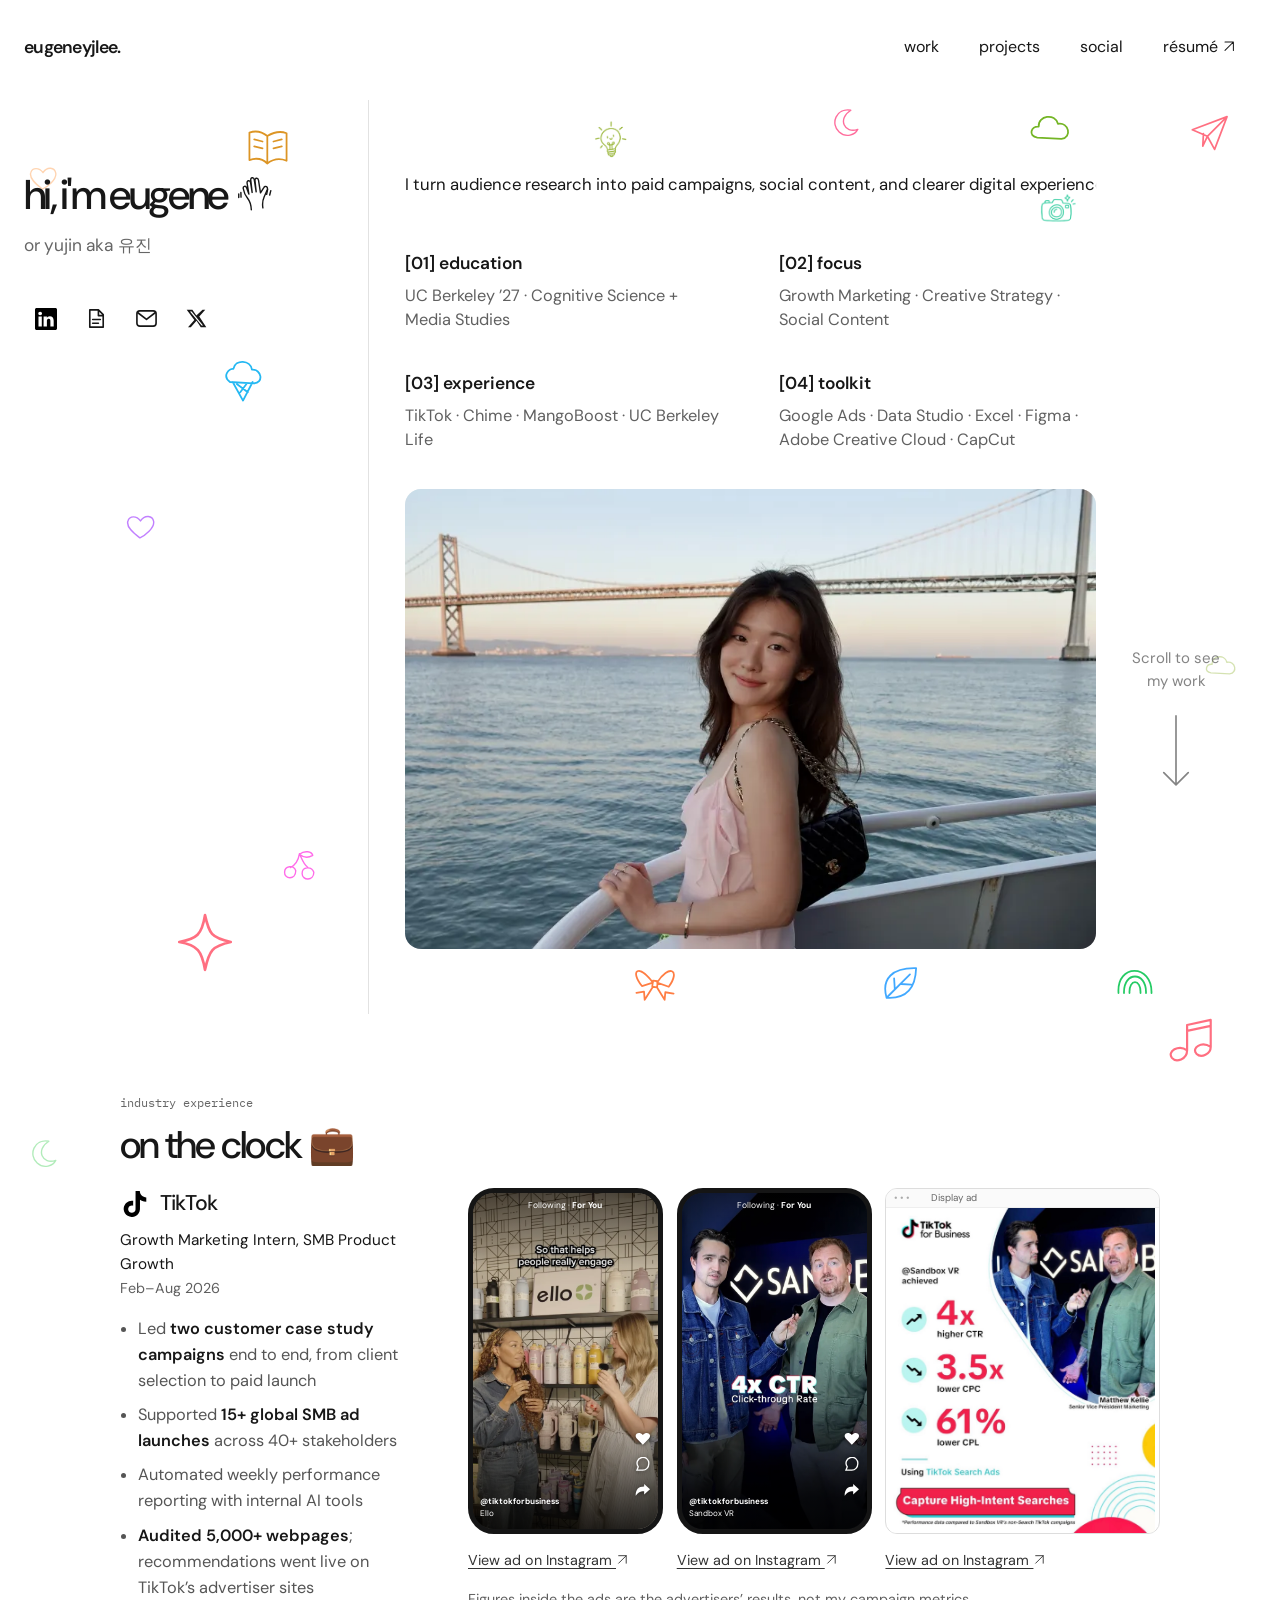
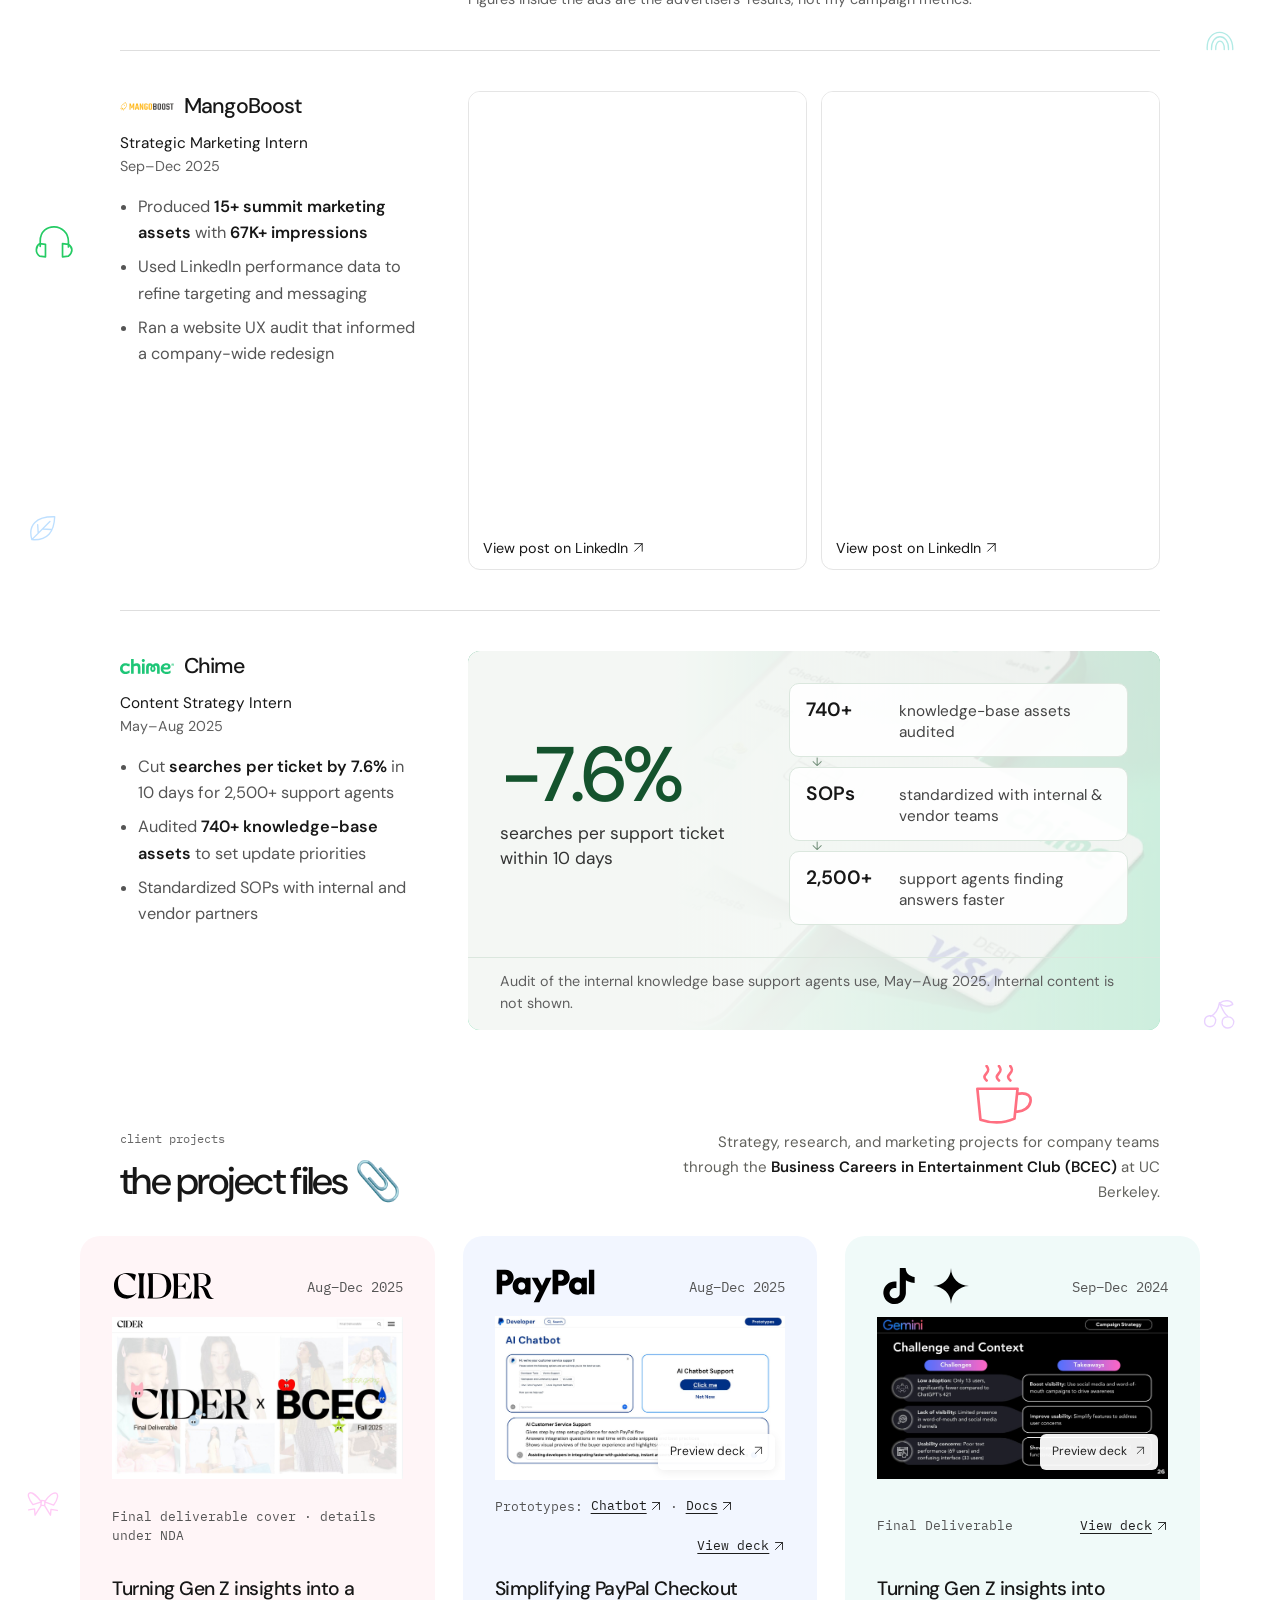
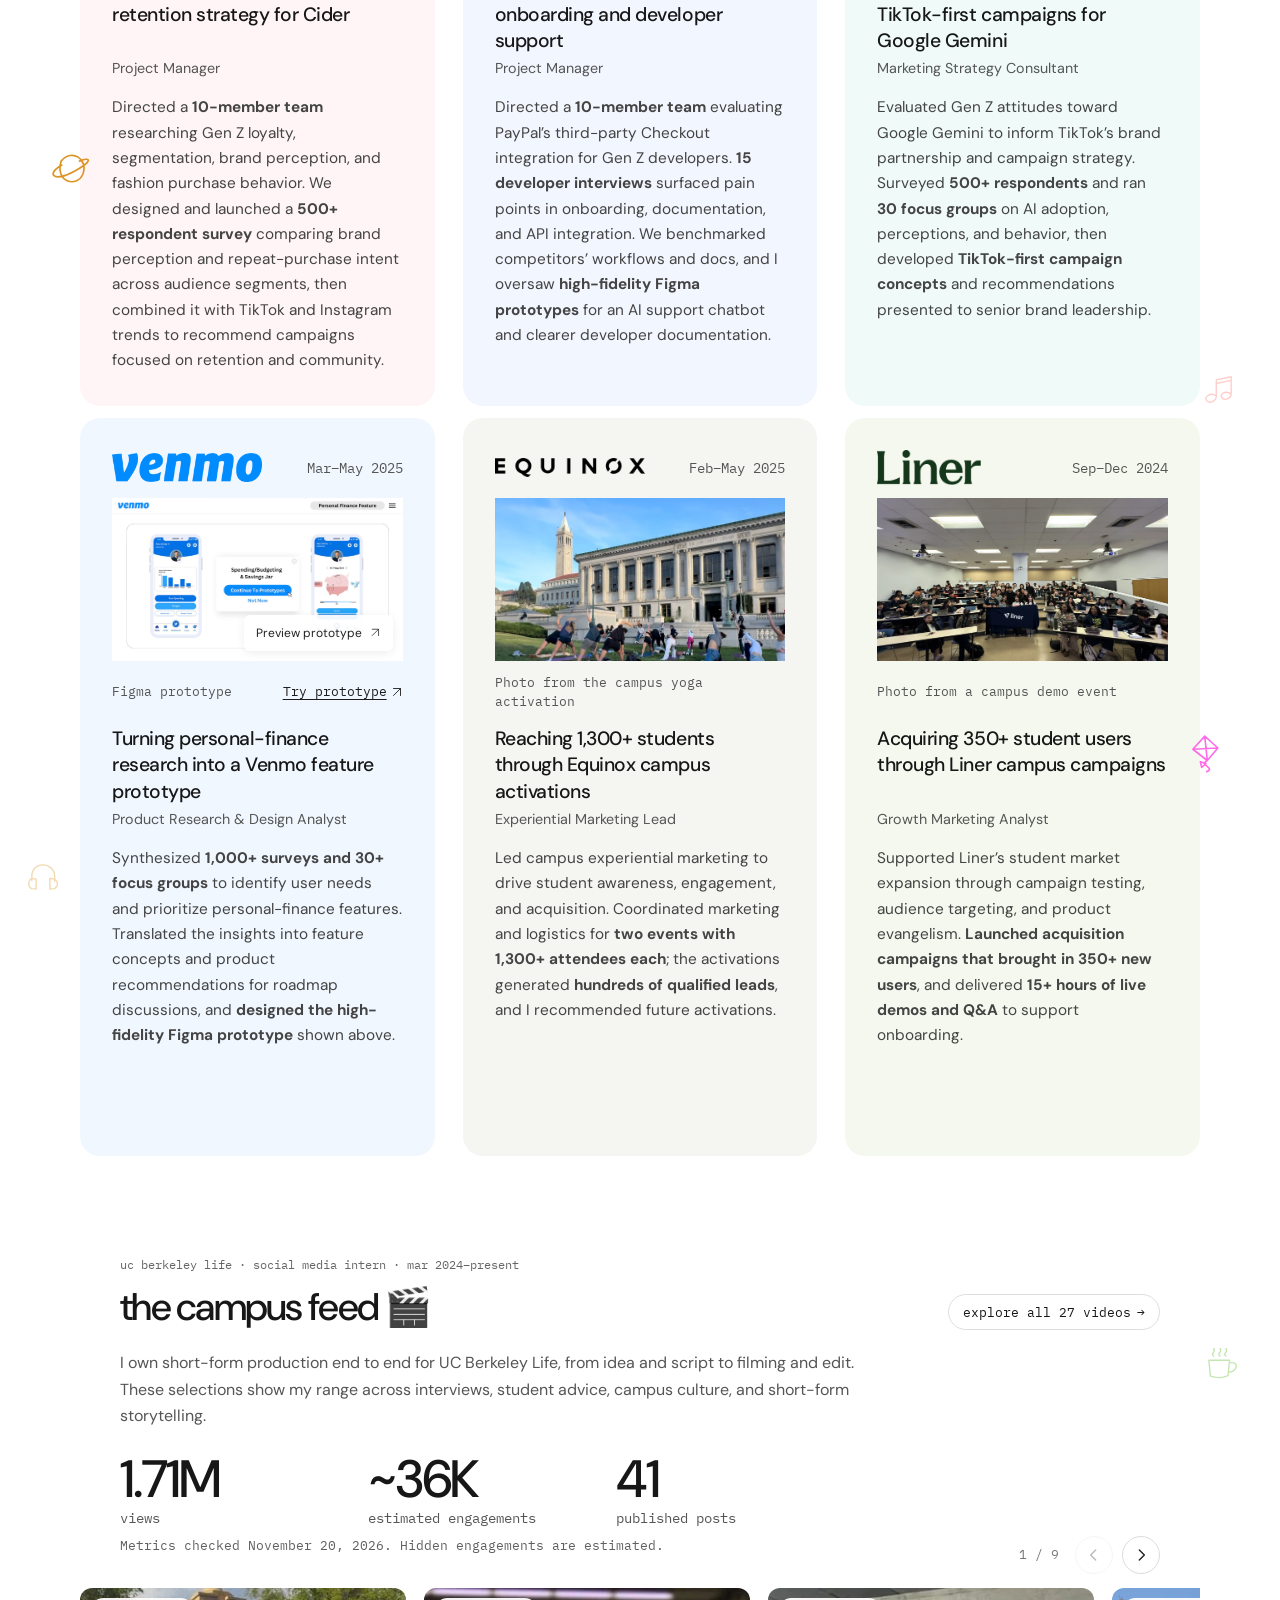
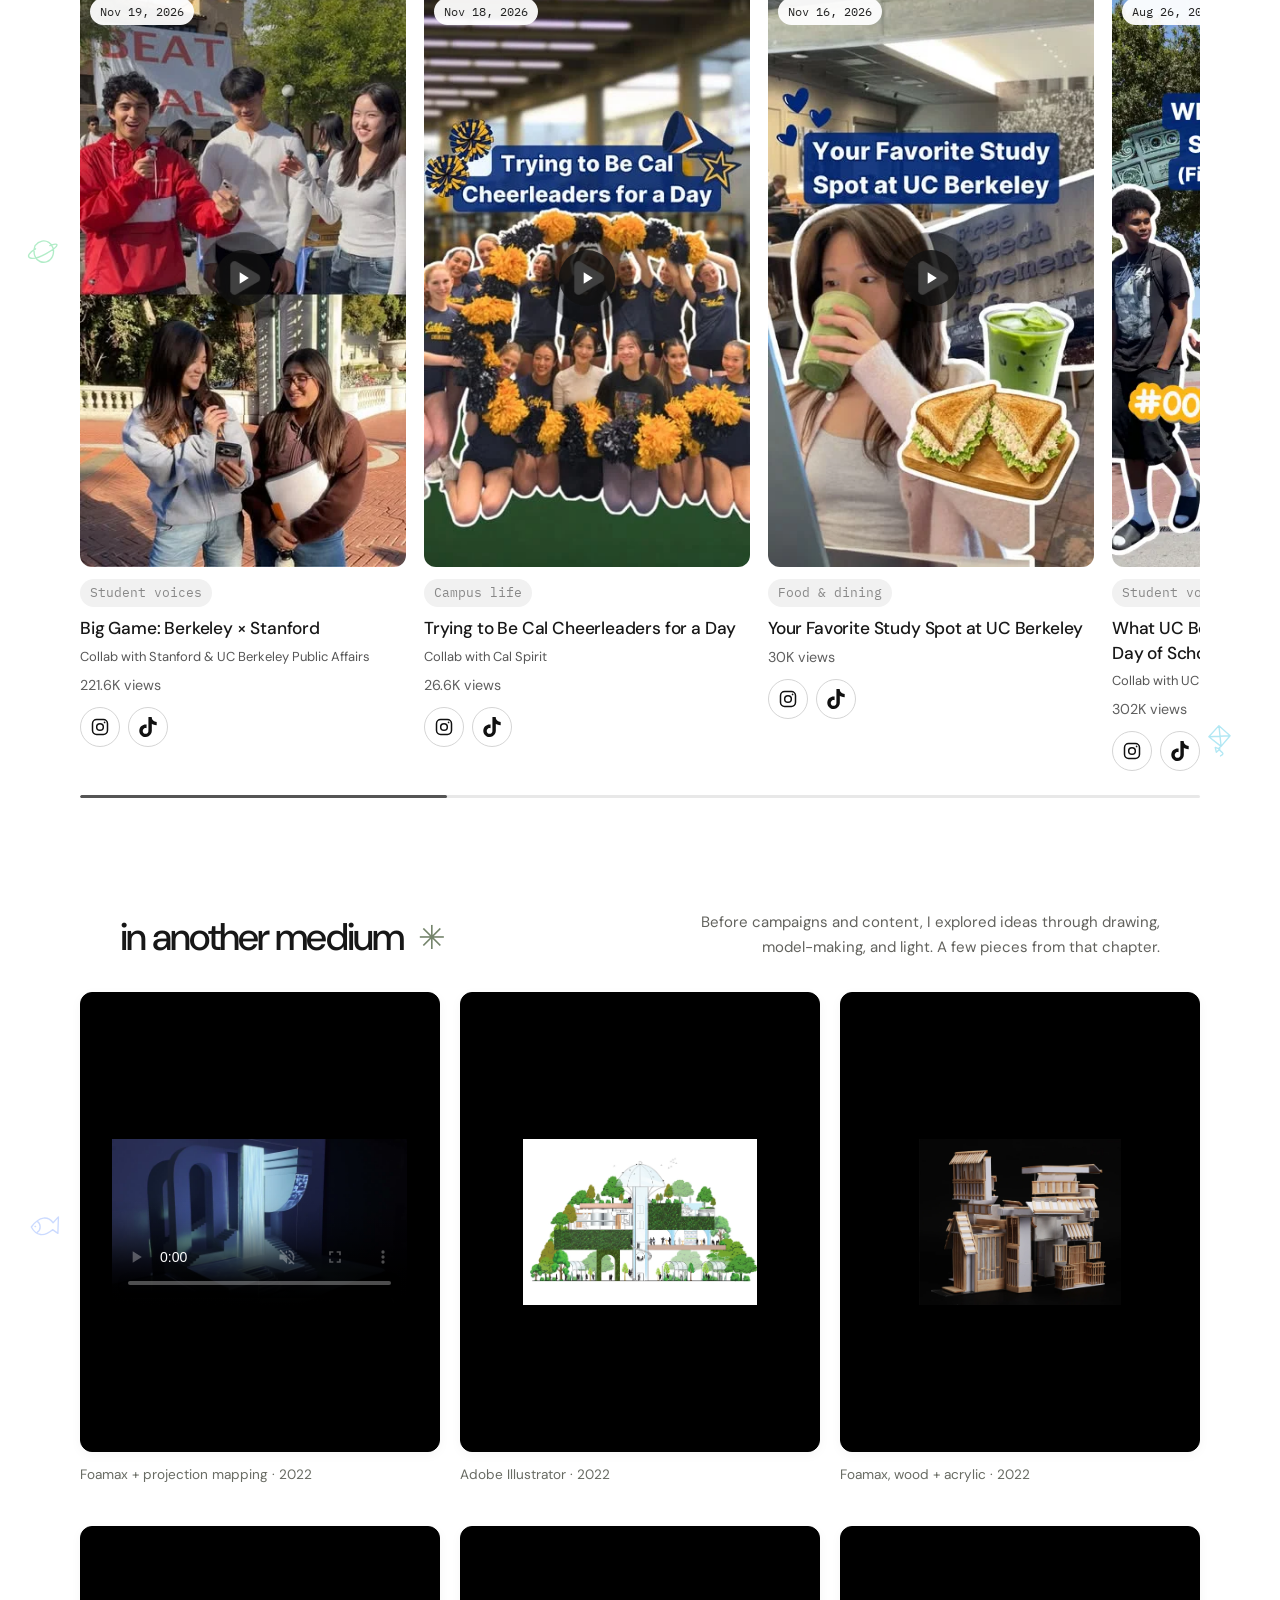
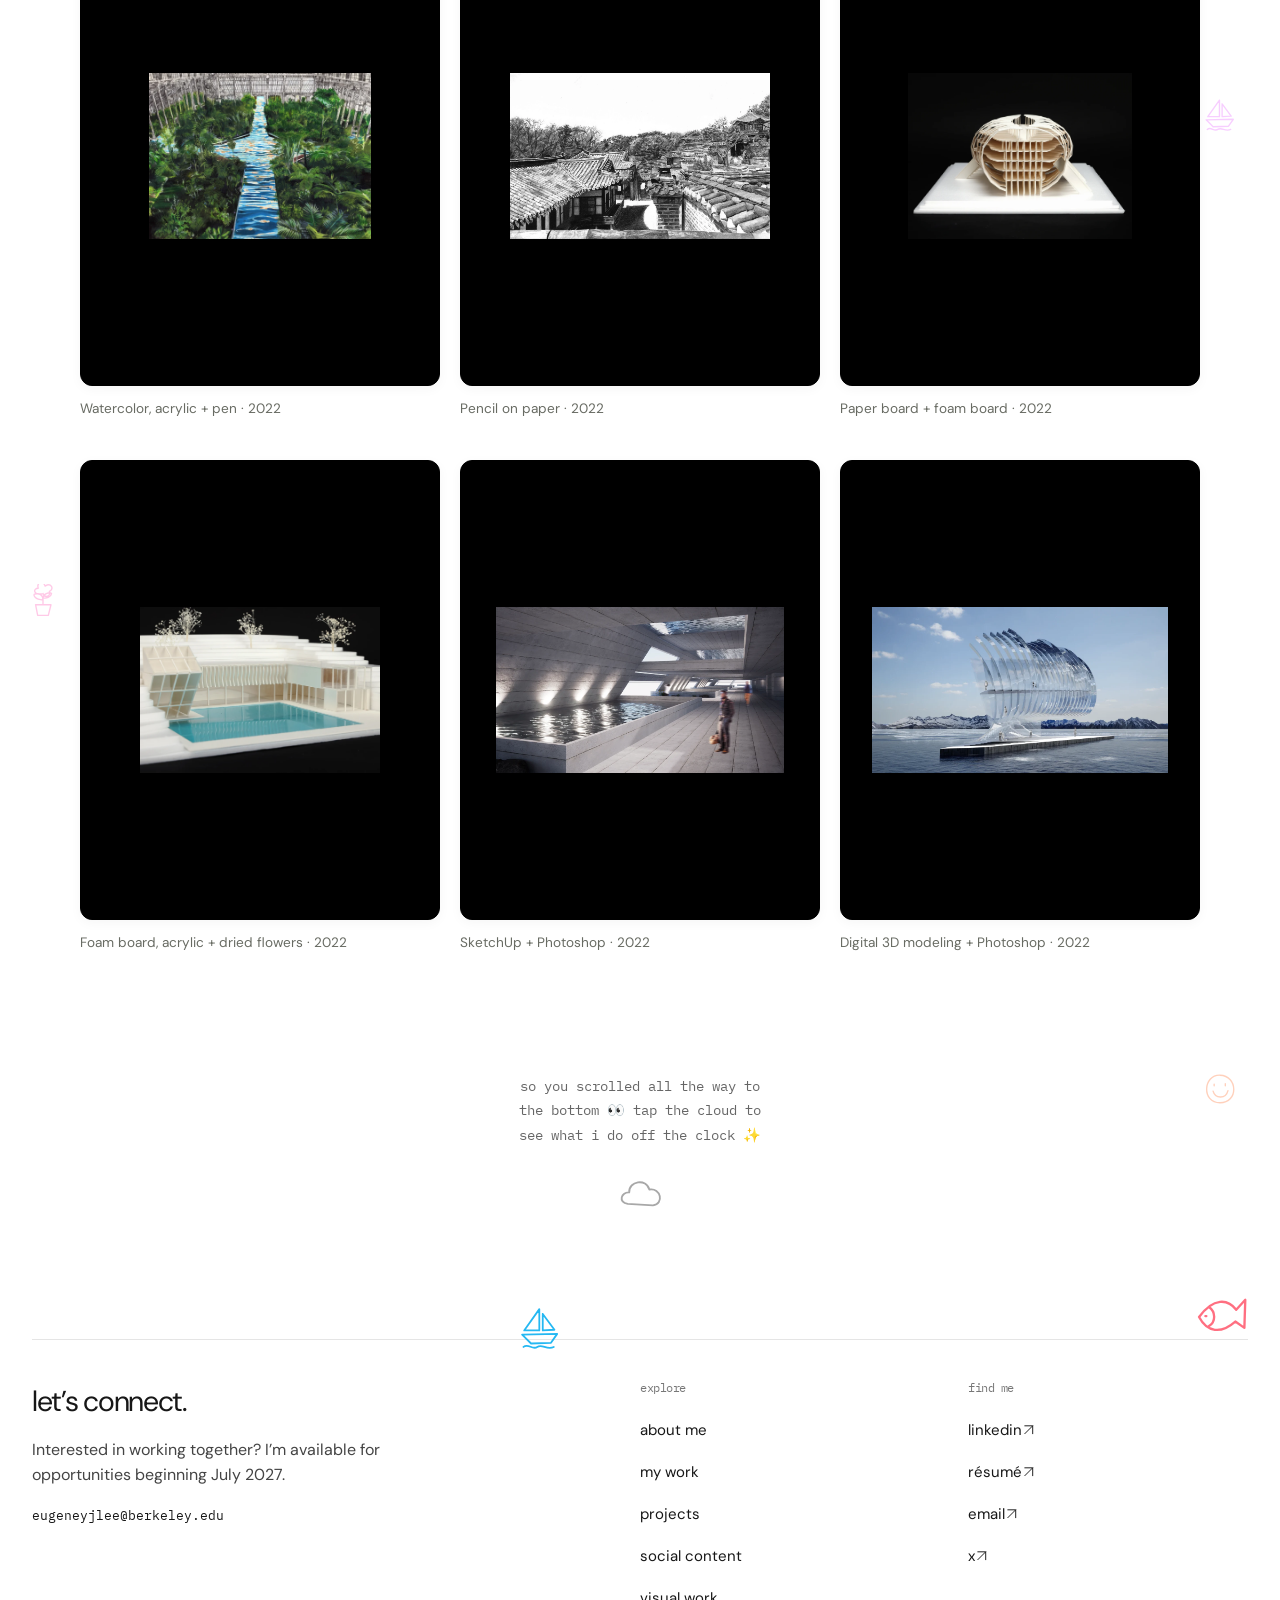
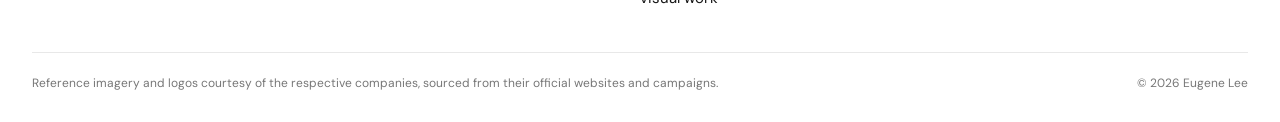
==== commit 7ae61c2c: "Refresh Berkeley video metrics and unify campus feed cards" ====
--- a/index.html
+++ b/index.html
@@ -3,7 +3,7 @@
 <head>
 <meta charset="utf-8"><meta name="viewport" content="width=device-width, initial-scale=1">
 <title>Eugene Lee — Growth Marketing, Creative Strategy &amp; Content</title>
-<meta name="description" content="Eugene Lee is a UC Berkeley ’27 growth marketer and creative strategist: paid campaigns at TikTok, content strategy at Chime and MangoBoost, and 24 short-form videos across 35 posts for UC Berkeley Life. Available July 2027.">
+<meta name="description" content="Eugene Lee is a UC Berkeley ’27 growth marketer and creative strategist: paid campaigns at TikTok, content strategy at Chime and MangoBoost, and 27 short-form videos across 41 posts for UC Berkeley Life. Available July 2027.">
 <link rel="icon" type="image/png" sizes="64x64" href="./media/favicon-64.png?v=26">
 <link rel="apple-touch-icon" href="./media/apple-touch-icon.png?v=26">
 <link rel="canonical" href="https://eugeneyjlee.github.io/portfolio/">
@@ -88,26 +88,91 @@
 <article class="project-row project-file" data-brand="venmo"><div class="project-file-heading"><div class="overlay-heading"><div class="cover-logos"><img width="96" height="32" class="project-wordmark" src="./project-media/venmo-logo-clean.png" alt="Venmo" loading="lazy"></div><span class="overlay-topic">Mar–May 2025</span></div></div><div class="project-media-stage"><div class="project-preview" id="venmo-preview-0"><a class="project-preview-link" href="https://www.figma.com/proto/eU5DgBwFyXVh4JbXjZjhki/Venmo-Prototyping?node-id=77-2&amp;t=TQmcE1u3hDNw4YTB-1" target="_blank" rel="noopener noreferrer" data-preview-embed="https://www.figma.com/embed?embed_host=share&amp;url=https%3A%2F%2Fwww.figma.com%2Fproto%2FeU5DgBwFyXVh4JbXjZjhki%2FVenmo-Prototyping%3Fnode-id%3D77-2%26t%3DTQmcE1u3hDNw4YTB-1%26hide-ui%3D1" data-preview-title="Venmo personal-finance feature prototype" aria-label="Preview prototype: Venmo personal-finance feature prototype"><img src="./project-media/pj-venmo-1.jpg" alt="Venmo personal-finance feature prototype" width="1400" height="788" loading="lazy" decoding="async"><span class="preview-open-label">Preview prototype <span aria-hidden="true"><svg class="arrow-up-right" viewBox="0 0 24 24" width="16" height="16" fill="none" stroke="currentColor" stroke-width="1.7" stroke-linecap="round" stroke-linejoin="round" aria-hidden="true" focusable="false"><path d="M5 19 19 5M5 5h14v14"/></svg></span></span></a></div></div><div class="project-media-actions"><p class="project-caption">Figma prototype</p><a class="prototype-try" data-preview-link="0" href="https://www.figma.com/proto/eU5DgBwFyXVh4JbXjZjhki/Venmo-Prototyping?node-id=77-2&amp;t=TQmcE1u3hDNw4YTB-1" target="_blank" rel="noopener noreferrer">Try prototype <svg class="arrow-up-right" viewBox="0 0 24 24" width="13" height="13" fill="none" stroke="currentColor" stroke-width="1.8" stroke-linecap="round" stroke-linejoin="round" aria-hidden="true" focusable="false"><path d="M5 19 19 5M5 5h14v14"/></svg></a></div><h3>Turning personal-finance research into a Venmo feature prototype</h3><p class="project-role">Product Research & Design Analyst</p><p class="project-outcome">Synthesized <strong>1,000+ surveys and 30+ focus groups</strong> to identify user needs and prioritize personal-finance features. Translated the insights into feature concepts and product recommendations for roadmap discussions, and <strong>designed the high-fidelity Figma prototype</strong> shown above.</p></article>
 <article class="project-row project-file" data-brand="equinox"><div class="project-file-heading"><div class="overlay-heading"><div class="cover-logos"><img width="96" height="32" class="project-wordmark" src="./project-media/equinox-logo-clean.png" alt="Equinox" loading="lazy"></div><span class="overlay-topic">Feb–May 2025</span></div></div><div class="project-media-stage"><div class="project-preview" id="equinox-preview-0"><img src="./project-media/equinox-campus-yoga.jpg" alt="Campus wellness event on Memorial Glade outside Doe Library" loading="lazy"></div></div><div class="project-media-actions"><p class="project-caption">Photo from the campus yoga activation</p></div><h3>Reaching 1,300+ students through Equinox campus activations</h3><p class="project-role">Experiential Marketing Lead</p><p class="project-outcome">Led campus experiential marketing to drive student awareness, engagement, and acquisition. Coordinated marketing and logistics for <strong>two events with 1,300+ attendees each</strong>; the activations generated <strong>hundreds of qualified leads</strong>, and I recommended future activations.</p></article>
 
-<article class="project-row project-file" data-brand="liner"><div class="project-file-heading"><div class="overlay-heading"><div class="cover-logos"><img width="96" height="32" src="./logo-liner.webp" alt="Liner" loading="lazy"></div><span class="overlay-topic">Sep–Dec 2024</span></div></div><div class="project-media-stage"><div class="project-preview" id="liner-preview-0"><img src="./project-media/optimized/liner-campus-group.webp" alt="Liner campus event attendees holding a Liner banner" loading="lazy"></div></div><div class="project-media-actions"><p class="project-caption">Photo from a campus demo event</p></div><h3>Acquiring 350+ student users through Liner campus campaigns</h3><p class="project-role">Growth Marketing Analyst</p><p class="project-outcome">Supported Liner’s student market expansion through campaign testing, audience targeting, and product evangelism. <strong>Launched acquisition campaigns that brought in 350+ new users</strong>, and delivered <strong>15+ hours of live demos and Q&amp;A</strong> to support onboarding.</p></article></div></section><section id="social" class="social" aria-labelledby="social-title"><div class="section-copy"><div class="section-heading"><div><p class="project-kicker">uc berkeley life · social media intern · mar 2024–present</p><h2 id="social-title">the campus feed <span aria-hidden="true">🎬</span></h2></div><a class="social-all" href="./ucberkeleylife/">explore all 24 videos <span aria-hidden="true">→</span></a></div><p class="projects-intro social-intro">I own short-form production end to end for UC Berkeley Life, from idea and script to filming and edit. These selections show my range across interviews, student advice, campus culture, and short-form storytelling.</p>
+<article class="project-row project-file" data-brand="liner"><div class="project-file-heading"><div class="overlay-heading"><div class="cover-logos"><img width="96" height="32" src="./logo-liner.webp" alt="Liner" loading="lazy"></div><span class="overlay-topic">Sep–Dec 2024</span></div></div><div class="project-media-stage"><div class="project-preview" id="liner-preview-0"><img src="./project-media/optimized/liner-campus-group.webp" alt="Liner campus event attendees holding a Liner banner" loading="lazy"></div></div><div class="project-media-actions"><p class="project-caption">Photo from a campus demo event</p></div><h3>Acquiring 350+ student users through Liner campus campaigns</h3><p class="project-role">Growth Marketing Analyst</p><p class="project-outcome">Supported Liner’s student market expansion through campaign testing, audience targeting, and product evangelism. <strong>Launched acquisition campaigns that brought in 350+ new users</strong>, and delivered <strong>15+ hours of live demos and Q&amp;A</strong> to support onboarding.</p></article></div></section><section id="social" class="social" aria-labelledby="social-title"><div class="section-copy"><div class="section-heading"><div><p class="project-kicker">uc berkeley life · social media intern · mar 2024–present</p><h2 id="social-title">the campus feed <span aria-hidden="true">🎬</span></h2></div><a class="social-all" href="./ucberkeleylife/">explore all 27 videos <span aria-hidden="true">→</span></a></div><p class="projects-intro social-intro">I own short-form production end to end for UC Berkeley Life, from idea and script to filming and edit. These selections show my range across interviews, student advice, campus culture, and short-form storytelling.</p>
 <dl class="social-stats">
-<div><dt>views</dt><dd>1.42M+</dd></div>
-<div><dt>estimated engagements</dt><dd>~29K</dd></div>
-<div><dt>published posts</dt><dd>35</dd></div>
+<div><dt>views</dt><dd>1.71M</dd></div>
+<div><dt>estimated engagements</dt><dd>~36K</dd></div>
+<div><dt>published posts</dt><dd>41</dd></div>
 </dl>
-<details class="metric-method">
-<summary>How these numbers are counted</summary>
-<ul>
-<li><strong>24 distinct videos, 35 published posts</strong>: 22 Instagram reels and 13 TikToks, including 11 cross-posts. The gallery groups cross-posted videos and provides both original links.</li>
-<li><strong>Views</strong> sum the public profile view counters for all 22 Instagram reels and 13 TikToks, checked October 29, 2026. Some platform counters are rounded; cross-platform totals are not unique viewers.</li>
-<li><strong>Estimated engagements</strong>: 5,597 observed TikTok likes, comments, shares, and saves, plus approximately 23,200 modeled Instagram interactions. The Instagram estimate applies a 1.8% engagement rate, calibrated from the portfolio’s previous estimate, to refreshed Instagram views. Instagram like, share, and save totals were unavailable in the audit view. This is an estimate, not a platform-reported total; Instagram comments are included in the estimate.</li>
-</ul>
-</details></div><div class="video-carousel" role="region" aria-roledescription="carousel" aria-label="Selected Berkeley Life videos"><div class="carousel-topline"><p class="views-updated">Metrics checked October 29, 2026. Instagram engagements are estimated.</p><div class="carousel-controls" hidden><span class="carousel-status" aria-live="polite" aria-atomic="true">1 / 6</span><button class="carousel-prev" type="button" aria-label="Previous video" aria-controls="berkeley-videos"><svg viewBox="0 0 24 24" width="20" height="20" fill="none" stroke="currentColor" stroke-width="1.7" stroke-linecap="round" stroke-linejoin="round" aria-hidden="true"><path d="m14 6-6 6 6 6"/></svg></button><button class="carousel-next" type="button" aria-label="Next video" aria-controls="berkeley-videos"><svg viewBox="0 0 24 24" width="20" height="20" fill="none" stroke="currentColor" stroke-width="1.7" stroke-linecap="round" stroke-linejoin="round" aria-hidden="true"><path d="m10 6 6 6-6 6"/></svg></button></div></div><div class="carousel-track" id="berkeley-videos" tabindex="0" aria-label="Selected Berkeley Life videos; scroll horizontally to browse"><div class="video-slide" role="group" aria-roledescription="slide" aria-label="1 of 6: First Day of School Outfits"><div class="reel-embed" data-reel="DchXm56PNRD" data-cover="./media/thumbs/berkeley-outfits.webp" data-alt="First Day of School Outfits — video thumbnail"><noscript><a class="reel-embed-fallback" href="https://www.instagram.com/reel/DchXm56PNRD/" target="_blank" rel="noopener noreferrer" aria-label="Watch First Day of School Outfits on Instagram"><img src="./media/thumbs/berkeley-outfits.webp" alt="First Day of School Outfits — video thumbnail" loading="lazy"><span class="reel-watch-label">Watch on Instagram <svg class="arrow-up-right" viewBox="0 0 24 24" fill="none" stroke="currentColor" stroke-width="1.7" stroke-linecap="round" stroke-linejoin="round" aria-hidden="true"><path d="M5 19 19 5M5 5h14v14"/></svg></span></a></noscript></div><p class="video-tag">Campus culture</p><h3 class="video-title">First Day of School Outfits</h3><p class="video-date"><span class="video-views">300.6K combined views</span><span aria-hidden="true"> · </span><time datetime="2026-08-27T01:00:34.000Z">Aug 26, 2026</time></p>
-<a class="video-source" href="https://www.instagram.com/reel/DchXm56PNRD/" target="_blank" rel="noopener noreferrer">Open on Instagram <svg class="arrow-up-right" viewBox="0 0 24 24" width="14" height="14" fill="none" stroke="currentColor" stroke-width="1.7" stroke-linecap="round" stroke-linejoin="round" aria-hidden="true" focusable="false"><path d="M5 19 19 5M5 5h14v14"/></svg><span class="visually-hidden">: First Day of School Outfits (opens in a new tab)</span></a> <a class="video-source" href="https://www.tiktok.com/@ucberkeley/video/7678507774929571103" target="_blank" rel="noopener noreferrer">Open on TikTok <svg class="arrow-up-right" viewBox="0 0 24 24" width="16" height="16" fill="none" stroke="currentColor" stroke-width="1.7" stroke-linecap="round" stroke-linejoin="round" aria-hidden="true" focusable="false"><path d="M5 19 19 5M5 5h14v14"/></svg><span class="visually-hidden">: First Day of School Outfits (opens in a new tab)</span></a></div><div class="video-slide" role="group" aria-roledescription="slide" aria-label="2 of 6: Why We Chose UC Berkeley"><div class="reel-embed" data-reel="DH32-wOvyjE" data-cover="./media/thumbs/berkeley-why.webp" data-alt="Why We Chose UC Berkeley — video thumbnail"><noscript><a class="reel-embed-fallback" href="https://www.instagram.com/reel/DH32-wOvyjE/" target="_blank" rel="noopener noreferrer" aria-label="Watch Why We Chose UC Berkeley on Instagram"><img src="./media/thumbs/berkeley-why.webp" alt="Why We Chose UC Berkeley — video thumbnail" loading="lazy"><span class="reel-watch-label">Watch on Instagram <svg class="arrow-up-right" viewBox="0 0 24 24" fill="none" stroke="currentColor" stroke-width="1.7" stroke-linecap="round" stroke-linejoin="round" aria-hidden="true"><path d="M5 19 19 5M5 5h14v14"/></svg></span></a></noscript></div><p class="video-tag">Admissions storytelling</p><h3 class="video-title">Why We Chose UC Berkeley</h3><p class="video-date"><span class="video-views">131.9K combined views</span><span aria-hidden="true"> · </span><time datetime="2025-03-31T19:00:14.000Z">Mar 31, 2025</time></p>
-<a class="video-source" href="https://www.instagram.com/reel/DH32-wOvyjE/" target="_blank" rel="noopener noreferrer">Open on Instagram <svg class="arrow-up-right" viewBox="0 0 24 24" width="14" height="14" fill="none" stroke="currentColor" stroke-width="1.7" stroke-linecap="round" stroke-linejoin="round" aria-hidden="true" focusable="false"><path d="M5 19 19 5M5 5h14v14"/></svg><span class="visually-hidden">: Why We Chose UC Berkeley (opens in a new tab)</span></a> <a class="video-source" href="https://www.tiktok.com/@ucberkeley/video/7488047995951369514" target="_blank" rel="noopener noreferrer">Open on TikTok <svg class="arrow-up-right" viewBox="0 0 24 24" width="16" height="16" fill="none" stroke="currentColor" stroke-width="1.7" stroke-linecap="round" stroke-linejoin="round" aria-hidden="true" focusable="false"><path d="M5 19 19 5M5 5h14v14"/></svg><span class="visually-hidden">: Why We Chose UC Berkeley (opens in a new tab)</span></a></div><div class="video-slide" role="group" aria-roledescription="slide" aria-label="3 of 6: First Year Fundamentals: Packing Smart"><div class="reel-embed" data-reel="C-ddu54hoEy" data-cover="./media/thumbs/berkeley-packing.webp" data-alt="First Year Fundamentals: Packing Smart — video thumbnail"><noscript><a class="reel-embed-fallback" href="https://www.instagram.com/reel/C-ddu54hoEy/" target="_blank" rel="noopener noreferrer" aria-label="Watch First Year Fundamentals: Packing Smart on Instagram"><img src="./media/thumbs/berkeley-packing.webp" alt="First Year Fundamentals: Packing Smart — video thumbnail" loading="lazy"><span class="reel-watch-label">Watch on Instagram <svg class="arrow-up-right" viewBox="0 0 24 24" fill="none" stroke="currentColor" stroke-width="1.7" stroke-linecap="round" stroke-linejoin="round" aria-hidden="true"><path d="M5 19 19 5M5 5h14v14"/></svg></span></a></noscript></div><p class="video-tag">Student advice</p><h3 class="video-title">First Year Fundamentals: Packing Smart</h3><p class="video-date"><span class="video-views">49.2K Instagram views</span><span aria-hidden="true"> · </span><time datetime="2024-08-09T19:13:14.000Z">Aug 9, 2024</time></p>
-<a class="video-source" href="https://www.instagram.com/reel/C-ddu54hoEy/" target="_blank" rel="noopener noreferrer">Open on Instagram <svg class="arrow-up-right" viewBox="0 0 24 24" width="14" height="14" fill="none" stroke="currentColor" stroke-width="1.7" stroke-linecap="round" stroke-linejoin="round" aria-hidden="true" focusable="false"><path d="M5 19 19 5M5 5h14v14"/></svg><span class="visually-hidden">: First Year Fundamentals: Packing Smart (opens in a new tab)</span></a></div><div class="video-slide" role="group" aria-roledescription="slide" aria-label="4 of 6: What’s Inside the Campanile?"><div class="reel-embed" data-reel="DKsONg-voXn" data-cover="./media/thumbs/berkeley-campanile.webp" data-alt="What’s Inside the Campanile? — video thumbnail"><noscript><a class="reel-embed-fallback" href="https://www.instagram.com/reel/DKsONg-voXn/" target="_blank" rel="noopener noreferrer" aria-label="Watch What’s Inside the Campanile? on Instagram"><img src="./media/thumbs/berkeley-campanile.webp" alt="What’s Inside the Campanile? — video thumbnail" loading="lazy"><span class="reel-watch-label">Watch on Instagram <svg class="arrow-up-right" viewBox="0 0 24 24" fill="none" stroke="currentColor" stroke-width="1.7" stroke-linecap="round" stroke-linejoin="round" aria-hidden="true"><path d="M5 19 19 5M5 5h14v14"/></svg></span></a></noscript></div><p class="video-tag">Campus access</p><h3 class="video-title">What’s Inside the Campanile?</h3><p class="video-date"><span class="video-views">44.3K Instagram views</span><span aria-hidden="true"> · </span><time datetime="2025-06-09T19:00:52.000Z">Jun 9, 2025</time></p>
-<a class="video-source" href="https://www.instagram.com/reel/DKsONg-voXn/" target="_blank" rel="noopener noreferrer">Open on Instagram <svg class="arrow-up-right" viewBox="0 0 24 24" width="14" height="14" fill="none" stroke="currentColor" stroke-width="1.7" stroke-linecap="round" stroke-linejoin="round" aria-hidden="true" focusable="false"><path d="M5 19 19 5M5 5h14v14"/></svg><span class="visually-hidden">: What’s Inside the Campanile? (opens in a new tab)</span></a></div><div class="video-slide" role="group" aria-roledescription="slide" aria-label="5 of 6: Qualcomm Café: A New Campus Bite"><div class="reel-embed" data-reel="DduJhBzzXH5" data-cover="./media/thumbs/berkeley-qualcomm-cafe.webp" data-alt="Qualcomm Café: A New Campus Bite — video thumbnail"><noscript><a class="reel-embed-fallback" href="https://www.instagram.com/reel/DduJhBzzXH5/" target="_blank" rel="noopener noreferrer" aria-label="Watch Qualcomm Café: A New Campus Bite on Instagram"><img src="./media/thumbs/berkeley-qualcomm-cafe.webp" alt="Qualcomm Café: A New Campus Bite — video thumbnail" loading="lazy"><span class="reel-watch-label">Watch on Instagram <svg class="arrow-up-right" viewBox="0 0 24 24" fill="none" stroke="currentColor" stroke-width="1.7" stroke-linecap="round" stroke-linejoin="round" aria-hidden="true"><path d="M5 19 19 5M5 5h14v14"/></svg></span></a></noscript></div><p class="video-tag">Campus dining</p><h3 class="video-title">Qualcomm Café: A New Campus Bite</h3><p class="video-date"><span class="video-views">77.3K combined views</span><span aria-hidden="true"> · </span><time datetime="2026-09-25T18:57:48.000Z">Sep 25, 2026</time></p>
-<a class="video-source" href="https://www.instagram.com/reel/DduJhBzzXH5/" target="_blank" rel="noopener noreferrer">Open on Instagram <svg class="arrow-up-right" viewBox="0 0 24 24" width="14" height="14" fill="none" stroke="currentColor" stroke-width="1.7" stroke-linecap="round" stroke-linejoin="round" aria-hidden="true" focusable="false"><path d="M5 19 19 5M5 5h14v14"/></svg><span class="visually-hidden">: Qualcomm Café: A New Campus Bite (opens in a new tab)</span></a> <a class="video-source" href="https://www.tiktok.com/@ucberkeley/video/7689549849712135454" target="_blank" rel="noopener noreferrer">Open on TikTok <svg class="arrow-up-right" viewBox="0 0 24 24" width="16" height="16" fill="none" stroke="currentColor" stroke-width="1.7" stroke-linecap="round" stroke-linejoin="round" aria-hidden="true" focusable="false"><path d="M5 19 19 5M5 5h14v14"/></svg><span class="visually-hidden">: Qualcomm Café: A New Campus Bite (opens in a new tab)</span></a></div><div class="video-slide" role="group" aria-roledescription="slide" aria-label="6 of 6: My Last First Week at UC Berkeley"><div class="reel-embed" data-reel="Dcubskth0kQ" data-cover="./media/thumbs/berkeley-first-week.webp" data-alt="My Last First Week at UC Berkeley — video thumbnail"><noscript><a class="reel-embed-fallback" href="https://www.instagram.com/reel/Dcubskth0kQ/" target="_blank" rel="noopener noreferrer" aria-label="Watch My Last First Week at UC Berkeley on Instagram"><img src="./media/thumbs/berkeley-first-week.webp" alt="My Last First Week at UC Berkeley — video thumbnail" loading="lazy"><span class="reel-watch-label">Watch on Instagram <svg class="arrow-up-right" viewBox="0 0 24 24" fill="none" stroke="currentColor" stroke-width="1.7" stroke-linecap="round" stroke-linejoin="round" aria-hidden="true"><path d="M5 19 19 5M5 5h14v14"/></svg></span></a></noscript></div><p class="video-tag">Student-life vlog</p><h3 class="video-title">My Last First Week at UC Berkeley</h3><p class="video-date"><span class="video-views">36.5K combined views</span><span aria-hidden="true"> · </span><time datetime="2026-09-01T01:47:53.000Z">Aug 31, 2026</time></p>
-<a class="video-source" href="https://www.instagram.com/reel/Dcubskth0kQ/" target="_blank" rel="noopener noreferrer">Open on Instagram <svg class="arrow-up-right" viewBox="0 0 24 24" width="14" height="14" fill="none" stroke="currentColor" stroke-width="1.7" stroke-linecap="round" stroke-linejoin="round" aria-hidden="true" focusable="false"><path d="M5 19 19 5M5 5h14v14"/></svg><span class="visually-hidden">: My Last First Week at UC Berkeley (opens in a new tab)</span></a> <a class="video-source" href="https://www.tiktok.com/@ucberkeley/video/7680604140946459934" target="_blank" rel="noopener noreferrer">Open on TikTok <svg class="arrow-up-right" viewBox="0 0 24 24" width="16" height="16" fill="none" stroke="currentColor" stroke-width="1.7" stroke-linecap="round" stroke-linejoin="round" aria-hidden="true" focusable="false"><path d="M5 19 19 5M5 5h14v14"/></svg><span class="visually-hidden">: My Last First Week at UC Berkeley (opens in a new tab)</span></a></div><a class="carousel-more" href="./ucberkeleylife/"><span class="carousel-more-count">27</span><span class="carousel-more-label">videos in the portfolio</span><span class="carousel-more-cta">see the full gallery <span aria-hidden="true">→</span></span></a></div><div class="carousel-progress" aria-hidden="true"><span></span></div></div></section>
+</div><div class="video-carousel" role="region" aria-roledescription="carousel" aria-label="Selected Berkeley Life videos"><div class="carousel-topline"><p class="views-updated">Metrics checked November 20, 2026. Hidden engagements are estimated.</p><div class="carousel-controls" hidden><span class="carousel-status" aria-live="polite" aria-atomic="true">1 / 9</span><button class="carousel-prev" type="button" aria-label="Previous video" aria-controls="berkeley-videos"><svg viewBox="0 0 24 24" width="20" height="20" fill="none" stroke="currentColor" stroke-width="1.7" stroke-linecap="round" stroke-linejoin="round" aria-hidden="true"><path d="m14 6-6 6 6 6"/></svg></button><button class="carousel-next" type="button" aria-label="Next video" aria-controls="berkeley-videos"><svg viewBox="0 0 24 24" width="20" height="20" fill="none" stroke="currentColor" stroke-width="1.7" stroke-linecap="round" stroke-linejoin="round" aria-hidden="true"><path d="m10 6 6 6-6 6"/></svg></button></div></div><div class="carousel-track" id="berkeley-videos" tabindex="0" aria-label="Selected Berkeley Life videos; scroll horizontally to browse"><div class="video-slide video-card" role="group" aria-roledescription="slide" aria-label="1 of 9: Big Game: Berkeley × Stanford" data-category="voices" data-platform="instagram + tiktok" data-date="2026-11-19" data-views="221600" data-engagements="5404">
+<a class="video-poster" href="https://www.instagram.com/reel/Df7yg8oPu4H/" target="_blank" rel="noopener noreferrer" data-embed="https://www.instagram.com/reel/Df7yg8oPu4H/embed/" data-platform="Instagram" aria-label="Preview video: Big Game: Berkeley × Stanford">
+<img src="./media/thumbs/berkeley-stanford-big-game.webp" alt="" width="405" height="720" loading="lazy" decoding="async"><span class="poster-play" aria-hidden="true"><svg viewBox="0 0 24 24" width="20" height="20" fill="currentColor"><path d="M8 5v14l11-7z"/></svg></span><time class="poster-date" datetime="2026-11-19">Nov 19, 2026</time>
+</a>
+<p class="video-tag">Student voices</p>
+<h3 class="video-title video-card-title">Big Game: Berkeley × Stanford</h3>
+<p class="video-card-credit">Collab with Stanford &amp; UC Berkeley Public Affairs</p>
+<p class="video-card-meta video-date"><span>221.6K views</span></p>
+<p class="video-card-links"><a class="video-card-source" href="https://www.instagram.com/reel/Df7yg8oPu4H/" target="_blank" rel="noopener noreferrer" aria-label="Open Big Game: Berkeley × Stanford on Instagram (opens in a new tab)" title="Instagram"><svg viewBox="0 0 24 24" width="20" height="20" fill="none" stroke="currentColor" stroke-width="1.8" aria-hidden="true"><rect x="3" y="3" width="18" height="18" rx="5"/><circle cx="12" cy="12" r="4"/><circle cx="17.5" cy="6.5" r="1" fill="currentColor" stroke="none"/></svg></a> <a class="video-card-source" href="https://www.tiktok.com/@stanford/video/7709971167188241694" target="_blank" rel="noopener noreferrer" aria-label="Open Big Game: Berkeley × Stanford on TikTok (opens in a new tab)" title="TikTok"><svg viewBox="0 0 24 24" width="20" height="20" fill="currentColor" aria-hidden="true"><path d="M12.525.02c1.31-.02 2.61-.01 3.91-.02.08 1.53.63 3.09 1.75 4.17 1.12 1.11 2.7 1.62 4.24 1.79v4.03c-1.44-.05-2.89-.35-4.2-.97-.57-.26-1.1-.59-1.62-.93-.01 2.92.01 5.84-.02 8.75-.08 1.4-.54 2.79-1.35 3.94-1.31 1.92-3.58 3.17-5.91 3.21-1.43.08-2.86-.31-4.08-1.03-2.02-1.19-3.44-3.37-3.65-5.71-.02-.5-.03-1-.01-1.49.18-1.9 1.12-3.72 2.58-4.96 1.66-1.44 3.98-2.13 6.15-1.72.02 1.48-.04 2.96-.04 4.44-.99-.32-2.15-.23-3.02.37-.63.41-1.11 1.04-1.36 1.75-.21.51-.15 1.07-.14 1.61.24 1.64 1.82 3.02 3.5 2.87 1.12-.01 2.19-.66 2.77-1.61.19-.33.4-.67.41-1.06.1-1.79.06-3.57.07-5.36.01-4.03-.01-8.05.02-12.07z"/></svg></a></p>
+</div><div class="video-slide video-card" role="group" aria-roledescription="slide" aria-label="2 of 9: Trying to Be Cal Cheerleaders for a Day" data-category="campus" data-platform="instagram + tiktok" data-date="2026-11-18" data-views="26605" data-engagements="650">
+<a class="video-poster" href="https://www.instagram.com/reel/Df5UfFPPR8p/" target="_blank" rel="noopener noreferrer" data-embed="https://www.instagram.com/reel/Df5UfFPPR8p/embed/" data-platform="Instagram" aria-label="Preview video: Trying to Be Cal Cheerleaders for a Day">
+<img src="./media/thumbs/berkeley-cheer-practice.webp" alt="" width="405" height="720" loading="lazy" decoding="async"><span class="poster-play" aria-hidden="true"><svg viewBox="0 0 24 24" width="20" height="20" fill="currentColor"><path d="M8 5v14l11-7z"/></svg></span><time class="poster-date" datetime="2026-11-18">Nov 18, 2026</time>
+</a>
+<p class="video-tag">Campus life</p>
+<h3 class="video-title video-card-title">Trying to Be Cal Cheerleaders for a Day</h3>
+<p class="video-card-credit">Collab with Cal Spirit</p>
+<p class="video-card-meta video-date"><span>26.6K views</span></p>
+<p class="video-card-links"><a class="video-card-source" href="https://www.instagram.com/reel/Df5UfFPPR8p/" target="_blank" rel="noopener noreferrer" aria-label="Open Trying to Be Cal Cheerleaders for a Day on Instagram (opens in a new tab)" title="Instagram"><svg viewBox="0 0 24 24" width="20" height="20" fill="none" stroke="currentColor" stroke-width="1.8" aria-hidden="true"><rect x="3" y="3" width="18" height="18" rx="5"/><circle cx="12" cy="12" r="4"/><circle cx="17.5" cy="6.5" r="1" fill="currentColor" stroke="none"/></svg></a> <a class="video-card-source" href="https://www.tiktok.com/@ucberkeley/video/7709604390948146445" target="_blank" rel="noopener noreferrer" aria-label="Open Trying to Be Cal Cheerleaders for a Day on TikTok (opens in a new tab)" title="TikTok"><svg viewBox="0 0 24 24" width="20" height="20" fill="currentColor" aria-hidden="true"><path d="M12.525.02c1.31-.02 2.61-.01 3.91-.02.08 1.53.63 3.09 1.75 4.17 1.12 1.11 2.7 1.62 4.24 1.79v4.03c-1.44-.05-2.89-.35-4.2-.97-.57-.26-1.1-.59-1.62-.93-.01 2.92.01 5.84-.02 8.75-.08 1.4-.54 2.79-1.35 3.94-1.31 1.92-3.58 3.17-5.91 3.21-1.43.08-2.86-.31-4.08-1.03-2.02-1.19-3.44-3.37-3.65-5.71-.02-.5-.03-1-.01-1.49.18-1.9 1.12-3.72 2.58-4.96 1.66-1.44 3.98-2.13 6.15-1.72.02 1.48-.04 2.96-.04 4.44-.99-.32-2.15-.23-3.02.37-.63.41-1.11 1.04-1.36 1.75-.21.51-.15 1.07-.14 1.61.24 1.64 1.82 3.02 3.5 2.87 1.12-.01 2.19-.66 2.77-1.61.19-.33.4-.67.41-1.06.1-1.79.06-3.57.07-5.36.01-4.03-.01-8.05.02-12.07z"/></svg></a></p>
+</div><div class="video-slide video-card" role="group" aria-roledescription="slide" aria-label="3 of 9: Your Favorite Study Spot at UC Berkeley" data-category="food" data-platform="instagram + tiktok" data-date="2026-11-16" data-views="29964" data-engagements="715">
+<a class="video-poster" href="https://www.instagram.com/reel/Df0Kgoxv9WZ/" target="_blank" rel="noopener noreferrer" data-embed="https://www.instagram.com/reel/Df0Kgoxv9WZ/embed/" data-platform="Instagram" aria-label="Preview video: Your Favorite Study Spot at UC Berkeley">
+<img src="./media/thumbs/berkeley-fsm-cafe.webp" alt="" width="405" height="720" loading="lazy" decoding="async"><span class="poster-play" aria-hidden="true"><svg viewBox="0 0 24 24" width="20" height="20" fill="currentColor"><path d="M8 5v14l11-7z"/></svg></span><time class="poster-date" datetime="2026-11-16">Nov 16, 2026</time>
+</a>
+<p class="video-tag">Food &amp; dining</p>
+<h3 class="video-title video-card-title">Your Favorite Study Spot at UC Berkeley</h3>
+<p class="video-card-meta video-date"><span>30K views</span></p>
+<p class="video-card-links"><a class="video-card-source" href="https://www.instagram.com/reel/Df0Kgoxv9WZ/" target="_blank" rel="noopener noreferrer" aria-label="Open Your Favorite Study Spot at UC Berkeley on Instagram (opens in a new tab)" title="Instagram"><svg viewBox="0 0 24 24" width="20" height="20" fill="none" stroke="currentColor" stroke-width="1.8" aria-hidden="true"><rect x="3" y="3" width="18" height="18" rx="5"/><circle cx="12" cy="12" r="4"/><circle cx="17.5" cy="6.5" r="1" fill="currentColor" stroke="none"/></svg></a> <a class="video-card-source" href="https://www.tiktok.com/@ucberkeley/video/7708860872873102622" target="_blank" rel="noopener noreferrer" aria-label="Open Your Favorite Study Spot at UC Berkeley on TikTok (opens in a new tab)" title="TikTok"><svg viewBox="0 0 24 24" width="20" height="20" fill="currentColor" aria-hidden="true"><path d="M12.525.02c1.31-.02 2.61-.01 3.91-.02.08 1.53.63 3.09 1.75 4.17 1.12 1.11 2.7 1.62 4.24 1.79v4.03c-1.44-.05-2.89-.35-4.2-.97-.57-.26-1.1-.59-1.62-.93-.01 2.92.01 5.84-.02 8.75-.08 1.4-.54 2.79-1.35 3.94-1.31 1.92-3.58 3.17-5.91 3.21-1.43.08-2.86-.31-4.08-1.03-2.02-1.19-3.44-3.37-3.65-5.71-.02-.5-.03-1-.01-1.49.18-1.9 1.12-3.72 2.58-4.96 1.66-1.44 3.98-2.13 6.15-1.72.02 1.48-.04 2.96-.04 4.44-.99-.32-2.15-.23-3.02.37-.63.41-1.11 1.04-1.36 1.75-.21.51-.15 1.07-.14 1.61.24 1.64 1.82 3.02 3.5 2.87 1.12-.01 2.19-.66 2.77-1.61.19-.33.4-.67.41-1.06.1-1.79.06-3.57.07-5.36.01-4.03-.01-8.05.02-12.07z"/></svg></a></p>
+</div><div class="video-slide video-card" role="group" aria-roledescription="slide" aria-label="4 of 9: What UC Berkeley Students Wore (First Day of School)" data-category="voices" data-platform="instagram,tiktok" data-date="2026-08-27T01:00:34.000Z" data-views="302000" data-engagements="6338">
+<a class="video-poster" href="https://www.instagram.com/reel/DchXm56PNRD/" target="_blank" rel="noopener noreferrer" data-embed="https://www.instagram.com/reel/DchXm56PNRD/embed/" data-platform="Instagram" aria-label="Preview video: What UC Berkeley Students Wore (First Day of School)">
+<img src="./media/thumbs/berkeley-outfits.webp" alt="" width="405" height="720" loading="lazy" decoding="async"><span class="poster-play" aria-hidden="true"><svg viewBox="0 0 24 24" width="20" height="20" fill="currentColor"><path d="M8 5v14l11-7z"/></svg></span><time class="poster-date" datetime="2026-08-27T01:00:34.000Z">Aug 26, 2026</time>
+</a>
+<p class="video-tag">Student voices</p>
+<h3 class="video-title video-card-title">What UC Berkeley Students Wore (First Day of School)</h3>
+<p class="video-card-credit">Collab with UC Berkeley Public Affairs</p>
+<p class="video-card-meta video-date"><span>302K views</span></p>
+<p class="video-card-links"><a class="video-card-source" href="https://www.instagram.com/reel/DchXm56PNRD/" target="_blank" rel="noopener noreferrer" aria-label="Open What UC Berkeley Students Wore (First Day of School) on Instagram (opens in a new tab)" title="Instagram"><svg viewBox="0 0 24 24" width="20" height="20" fill="none" stroke="currentColor" stroke-width="1.8" aria-hidden="true"><rect x="3" y="3" width="18" height="18" rx="5"/><circle cx="12" cy="12" r="4"/><circle cx="17.5" cy="6.5" r="1" fill="currentColor" stroke="none"/></svg></a> <a class="video-card-source" href="https://www.tiktok.com/@ucberkeley/video/7678507774929571103" target="_blank" rel="noopener noreferrer" aria-label="Open What UC Berkeley Students Wore (First Day of School) on TikTok (opens in a new tab)" title="TikTok"><svg viewBox="0 0 24 24" width="20" height="20" fill="currentColor" aria-hidden="true"><path d="M12.525.02c1.31-.02 2.61-.01 3.91-.02.08 1.53.63 3.09 1.75 4.17 1.12 1.11 2.7 1.62 4.24 1.79v4.03c-1.44-.05-2.89-.35-4.2-.97-.57-.26-1.1-.59-1.62-.93-.01 2.92.01 5.84-.02 8.75-.08 1.4-.54 2.79-1.35 3.94-1.31 1.92-3.58 3.17-5.91 3.21-1.43.08-2.86-.31-4.08-1.03-2.02-1.19-3.44-3.37-3.65-5.71-.02-.5-.03-1-.01-1.49.18-1.9 1.12-3.72 2.58-4.96 1.66-1.44 3.98-2.13 6.15-1.72.02 1.48-.04 2.96-.04 4.44-.99-.32-2.15-.23-3.02.37-.63.41-1.11 1.04-1.36 1.75-.21.51-.15 1.07-.14 1.61.24 1.64 1.82 3.02 3.5 2.87 1.12-.01 2.19-.66 2.77-1.61.19-.33.4-.67.41-1.06.1-1.79.06-3.57.07-5.36.01-4.03-.01-8.05.02-12.07z"/></svg></a></p>
+</div><div class="video-slide video-card" role="group" aria-roledescription="slide" aria-label="5 of 9: Why We Chose UC Berkeley &amp; What We Love About It" data-category="voices" data-platform="instagram + tiktok" data-date="2025-03-31T19:00:14.000Z" data-views="131890" data-engagements="2289">
+<a class="video-poster" href="https://www.instagram.com/reel/DH32-wOvyjE/" target="_blank" rel="noopener noreferrer" data-embed="https://www.instagram.com/reel/DH32-wOvyjE/embed/" data-platform="Instagram" aria-label="Preview video: Why We Chose UC Berkeley &amp; What We Love About It">
+<img src="./media/thumbs/berkeley-why.webp" alt="" width="405" height="720" loading="lazy" decoding="async"><span class="poster-play" aria-hidden="true"><svg viewBox="0 0 24 24" width="20" height="20" fill="currentColor"><path d="M8 5v14l11-7z"/></svg></span><time class="poster-date" datetime="2025-03-31T19:00:14.000Z">Mar 31, 2025</time>
+</a>
+<p class="video-tag">Student voices</p>
+<h3 class="video-title video-card-title">Why We Chose UC Berkeley &amp; What We Love About It</h3>
+<p class="video-card-credit">Collab with UC Berkeley Admissions</p>
+<p class="video-card-meta video-date"><span>131.9K views</span></p>
+<p class="video-card-links"><a class="video-card-source" href="https://www.instagram.com/reel/DH32-wOvyjE/" target="_blank" rel="noopener noreferrer" aria-label="Open Why We Chose UC Berkeley &amp; What We Love About It on Instagram (opens in a new tab)" title="Instagram"><svg viewBox="0 0 24 24" width="20" height="20" fill="none" stroke="currentColor" stroke-width="1.8" aria-hidden="true"><rect x="3" y="3" width="18" height="18" rx="5"/><circle cx="12" cy="12" r="4"/><circle cx="17.5" cy="6.5" r="1" fill="currentColor" stroke="none"/></svg></a> <a class="video-card-source" href="https://www.tiktok.com/@ucberkeley/video/7488047995951369514" target="_blank" rel="noopener noreferrer" aria-label="Open Why We Chose UC Berkeley &amp; What We Love About It on TikTok (opens in a new tab)" title="TikTok"><svg viewBox="0 0 24 24" width="20" height="20" fill="currentColor" aria-hidden="true"><path d="M12.525.02c1.31-.02 2.61-.01 3.91-.02.08 1.53.63 3.09 1.75 4.17 1.12 1.11 2.7 1.62 4.24 1.79v4.03c-1.44-.05-2.89-.35-4.2-.97-.57-.26-1.1-.59-1.62-.93-.01 2.92.01 5.84-.02 8.75-.08 1.4-.54 2.79-1.35 3.94-1.31 1.92-3.58 3.17-5.91 3.21-1.43.08-2.86-.31-4.08-1.03-2.02-1.19-3.44-3.37-3.65-5.71-.02-.5-.03-1-.01-1.49.18-1.9 1.12-3.72 2.58-4.96 1.66-1.44 3.98-2.13 6.15-1.72.02 1.48-.04 2.96-.04 4.44-.99-.32-2.15-.23-3.02.37-.63.41-1.11 1.04-1.36 1.75-.21.51-.15 1.07-.14 1.61.24 1.64 1.82 3.02 3.5 2.87 1.12-.01 2.19-.66 2.77-1.61.19-.33.4-.67.41-1.06.1-1.79.06-3.57.07-5.36.01-4.03-.01-8.05.02-12.07z"/></svg></a></p>
+</div><div class="video-slide video-card" role="group" aria-roledescription="slide" aria-label="6 of 9: First Year Fundamentals: Packing Smart" data-category="advice" data-platform="instagram" data-date="2024-08-09T19:13:14.000Z" data-views="49200" data-engagements="815">
+<a class="video-poster" href="https://www.instagram.com/reel/C-ddu54hoEy/" target="_blank" rel="noopener noreferrer" data-embed="https://www.instagram.com/reel/C-ddu54hoEy/embed/" data-platform="Instagram" aria-label="Preview video: First Year Fundamentals: Packing Smart">
+<img src="./media/thumbs/berkeley-packing.webp" alt="" width="405" height="720" loading="lazy" decoding="async"><span class="poster-play" aria-hidden="true"><svg viewBox="0 0 24 24" width="20" height="20" fill="currentColor"><path d="M8 5v14l11-7z"/></svg></span><time class="poster-date" datetime="2024-08-09T19:13:14.000Z">Aug 9, 2024</time>
+</a>
+<p class="video-tag">Student advice</p>
+<h3 class="video-title video-card-title">First Year Fundamentals: Packing Smart</h3>
+<p class="video-card-credit">Collab with UC Berkeley Admissions</p>
+<p class="video-card-meta video-date"><span>49.2K views</span></p>
+<p class="video-card-links"><a class="video-card-source" href="https://www.instagram.com/reel/C-ddu54hoEy/" target="_blank" rel="noopener noreferrer" aria-label="Open First Year Fundamentals: Packing Smart on Instagram (opens in a new tab)" title="Instagram"><svg viewBox="0 0 24 24" width="20" height="20" fill="none" stroke="currentColor" stroke-width="1.8" aria-hidden="true"><rect x="3" y="3" width="18" height="18" rx="5"/><circle cx="12" cy="12" r="4"/><circle cx="17.5" cy="6.5" r="1" fill="currentColor" stroke="none"/></svg></a></p>
+</div><div class="video-slide video-card" role="group" aria-roledescription="slide" aria-label="7 of 9: What’s Inside the Campanile?" data-category="campus" data-platform="instagram" data-date="2025-06-09T19:00:52.000Z" data-views="44300" data-engagements="614">
+<a class="video-poster" href="https://www.instagram.com/reel/DKsONg-voXn/" target="_blank" rel="noopener noreferrer" data-embed="https://www.instagram.com/reel/DKsONg-voXn/embed/" data-platform="Instagram" aria-label="Preview video: What’s Inside the Campanile?">
+<img src="./media/thumbs/berkeley-campanile.webp" alt="" width="405" height="720" loading="lazy" decoding="async"><span class="poster-play" aria-hidden="true"><svg viewBox="0 0 24 24" width="20" height="20" fill="currentColor"><path d="M8 5v14l11-7z"/></svg></span><time class="poster-date" datetime="2025-06-09T19:00:52.000Z">Jun 9, 2025</time>
+</a>
+<p class="video-tag">Campus life</p>
+<h3 class="video-title video-card-title">What’s Inside the Campanile?</h3>
+<p class="video-card-meta video-date"><span>44.3K views</span></p>
+<p class="video-card-links"><a class="video-card-source" href="https://www.instagram.com/reel/DKsONg-voXn/" target="_blank" rel="noopener noreferrer" aria-label="Open What’s Inside the Campanile? on Instagram (opens in a new tab)" title="Instagram"><svg viewBox="0 0 24 24" width="20" height="20" fill="none" stroke="currentColor" stroke-width="1.8" aria-hidden="true"><rect x="3" y="3" width="18" height="18" rx="5"/><circle cx="12" cy="12" r="4"/><circle cx="17.5" cy="6.5" r="1" fill="currentColor" stroke="none"/></svg></a></p>
+</div><div class="video-slide video-card" role="group" aria-roledescription="slide" aria-label="8 of 9: New Panini Spot at UC Berkeley" data-category="food" data-platform="instagram + tiktok" data-date="2026-09-25T18:57:48.000Z" data-views="79000" data-engagements="1427">
+<a class="video-poster" href="https://www.instagram.com/reel/DduJhBzzXH5/" target="_blank" rel="noopener noreferrer" data-embed="https://www.instagram.com/reel/DduJhBzzXH5/embed/" data-platform="Instagram" aria-label="Preview video: New Panini Spot at UC Berkeley">
+<img src="./media/thumbs/berkeley-qualcomm-cafe.webp" alt="" width="405" height="720" loading="lazy" decoding="async"><span class="poster-play" aria-hidden="true"><svg viewBox="0 0 24 24" width="20" height="20" fill="currentColor"><path d="M8 5v14l11-7z"/></svg></span><time class="poster-date" datetime="2026-09-25T18:57:48.000Z">Sep 25, 2026</time>
+</a>
+<p class="video-tag">Food &amp; dining</p>
+<h3 class="video-title video-card-title">New Panini Spot at UC Berkeley</h3>
+<p class="video-card-credit">Collab with UC Berkeley Dining</p>
+<p class="video-card-meta video-date"><span>79K views</span></p>
+<p class="video-card-links"><a class="video-card-source" href="https://www.instagram.com/reel/DduJhBzzXH5/" target="_blank" rel="noopener noreferrer" aria-label="Open New Panini Spot at UC Berkeley on Instagram (opens in a new tab)" title="Instagram"><svg viewBox="0 0 24 24" width="20" height="20" fill="none" stroke="currentColor" stroke-width="1.8" aria-hidden="true"><rect x="3" y="3" width="18" height="18" rx="5"/><circle cx="12" cy="12" r="4"/><circle cx="17.5" cy="6.5" r="1" fill="currentColor" stroke="none"/></svg></a> <a class="video-card-source" href="https://www.tiktok.com/@ucberkeley/video/7689549849712135454" target="_blank" rel="noopener noreferrer" aria-label="Open New Panini Spot at UC Berkeley on TikTok (opens in a new tab)" title="TikTok"><svg viewBox="0 0 24 24" width="20" height="20" fill="currentColor" aria-hidden="true"><path d="M12.525.02c1.31-.02 2.61-.01 3.91-.02.08 1.53.63 3.09 1.75 4.17 1.12 1.11 2.7 1.62 4.24 1.79v4.03c-1.44-.05-2.89-.35-4.2-.97-.57-.26-1.1-.59-1.62-.93-.01 2.92.01 5.84-.02 8.75-.08 1.4-.54 2.79-1.35 3.94-1.31 1.92-3.58 3.17-5.91 3.21-1.43.08-2.86-.31-4.08-1.03-2.02-1.19-3.44-3.37-3.65-5.71-.02-.5-.03-1-.01-1.49.18-1.9 1.12-3.72 2.58-4.96 1.66-1.44 3.98-2.13 6.15-1.72.02 1.48-.04 2.96-.04 4.44-.99-.32-2.15-.23-3.02.37-.63.41-1.11 1.04-1.36 1.75-.21.51-.15 1.07-.14 1.61.24 1.64 1.82 3.02 3.5 2.87 1.12-.01 2.19-.66 2.77-1.61.19-.33.4-.67.41-1.06.1-1.79.06-3.57.07-5.36.01-4.03-.01-8.05.02-12.07z"/></svg></a></p>
+</div><div class="video-slide video-card" role="group" aria-roledescription="slide" aria-label="9 of 9: My Last First Week at UC Berkeley" data-category="campus" data-platform="instagram + tiktok" data-date="2026-09-01T01:47:53.000Z" data-views="36687" data-engagements="867">
+<a class="video-poster" href="https://www.instagram.com/reel/Dcubskth0kQ/" target="_blank" rel="noopener noreferrer" data-embed="https://www.instagram.com/reel/Dcubskth0kQ/embed/" data-platform="Instagram" aria-label="Preview video: My Last First Week at UC Berkeley">
+<img src="./media/thumbs/berkeley-first-week.webp" alt="" width="405" height="720" loading="lazy" decoding="async"><span class="poster-play" aria-hidden="true"><svg viewBox="0 0 24 24" width="20" height="20" fill="currentColor"><path d="M8 5v14l11-7z"/></svg></span><time class="poster-date" datetime="2026-09-01T01:47:53.000Z">Aug 31, 2026</time>
+</a>
+<p class="video-tag">Campus life</p>
+<h3 class="video-title video-card-title">My Last First Week at UC Berkeley</h3>
+<p class="video-card-meta video-date"><span>36.7K views</span></p>
+<p class="video-card-links"><a class="video-card-source" href="https://www.instagram.com/reel/Dcubskth0kQ/" target="_blank" rel="noopener noreferrer" aria-label="Open My Last First Week at UC Berkeley on Instagram (opens in a new tab)" title="Instagram"><svg viewBox="0 0 24 24" width="20" height="20" fill="none" stroke="currentColor" stroke-width="1.8" aria-hidden="true"><rect x="3" y="3" width="18" height="18" rx="5"/><circle cx="12" cy="12" r="4"/><circle cx="17.5" cy="6.5" r="1" fill="currentColor" stroke="none"/></svg></a> <a class="video-card-source" href="https://www.tiktok.com/@ucberkeley/video/7680604140946459934" target="_blank" rel="noopener noreferrer" aria-label="Open My Last First Week at UC Berkeley on TikTok (opens in a new tab)" title="TikTok"><svg viewBox="0 0 24 24" width="20" height="20" fill="currentColor" aria-hidden="true"><path d="M12.525.02c1.31-.02 2.61-.01 3.91-.02.08 1.53.63 3.09 1.75 4.17 1.12 1.11 2.7 1.62 4.24 1.79v4.03c-1.44-.05-2.89-.35-4.2-.97-.57-.26-1.1-.59-1.62-.93-.01 2.92.01 5.84-.02 8.75-.08 1.4-.54 2.79-1.35 3.94-1.31 1.92-3.58 3.17-5.91 3.21-1.43.08-2.86-.31-4.08-1.03-2.02-1.19-3.44-3.37-3.65-5.71-.02-.5-.03-1-.01-1.49.18-1.9 1.12-3.72 2.58-4.96 1.66-1.44 3.98-2.13 6.15-1.72.02 1.48-.04 2.96-.04 4.44-.99-.32-2.15-.23-3.02.37-.63.41-1.11 1.04-1.36 1.75-.21.51-.15 1.07-.14 1.61.24 1.64 1.82 3.02 3.5 2.87 1.12-.01 2.19-.66 2.77-1.61.19-.33.4-.67.41-1.06.1-1.79.06-3.57.07-5.36.01-4.03-.01-8.05.02-12.07z"/></svg></a></p>
+</div><a class="carousel-more" href="./ucberkeleylife/"><span class="carousel-more-count">27</span><span class="carousel-more-label">videos in the portfolio</span><span class="carousel-more-cta">see the full gallery <span aria-hidden="true">→</span></span></a></div><div class="carousel-progress" aria-hidden="true"><span></span></div></div></section>
 <section class="artwork" id="visual-work" aria-labelledby="artwork-title">
  <div class="section-copy"><div class="art-heading"><h2 id="artwork-title">in another medium <span aria-hidden="true">✳</span></h2></div><p class="art-intro">Before campaigns and content, I explored ideas through drawing, model-making, and light. A few pieces from that chapter.</p>
  </div><div class="art-grid"><figure class="art-piece art-piece--visual-language"><div class="art-frame"><video class="art-film" autoplay muted loop playsinline controls preload="metadata" poster="./media/art/projection-clean.jpg" aria-label="Blue water flowing over a white architectural sculpture with arches and stairs"><source src="./media/art/projection-clean.mp4" type="video/mp4"></video></div><figcaption><span>Foamax + projection mapping</span><span aria-hidden="true"> · </span><time datetime="2022">2022</time></figcaption></figure><figure class="art-piece art-piece--water-park"><div class="art-frame"><img src="./media/art/water-park-thumb.webp" alt="A terraced park with a glass dome, planted levels, and a water filtration system" loading="lazy" decoding="async"></div><figcaption><span>Adobe Illustrator</span><span aria-hidden="true"> · </span><time datetime="2022">2022</time></figcaption></figure><figure class="art-piece art-piece--traditional-elements"><div class="art-frame"><img src="./media/art/traditional-elements-thumb.webp" alt="A hand-built arrangement of Hanok screens, roofs, and walls" loading="lazy" decoding="async"></div><figcaption><span>Foamax, wood + acrylic</span><span aria-hidden="true"> · </span><time datetime="2022">2022</time></figcaption></figure><figure class="art-piece art-piece--essential-garden"><div class="art-frame"><img src="./media/art/essential-garden-thumb.webp" alt="A glasshouse filled with green foliage and a blue waterway" loading="lazy" decoding="async"></div><figcaption><span>Watercolor, acrylic + pen</span><span aria-hidden="true"> · </span><time datetime="2022">2022</time></figcaption></figure><figure class="art-piece art-piece--beauty-of-hanok"><div class="art-frame"><img src="./media/art/beauty-of-hanok-thumb.webp" alt="Detailed pencil drawing of tiled Hanok rooftops and stone walls" loading="lazy" decoding="async"></div><figcaption><span>Pencil on paper</span><span aria-hidden="true"> · </span><time datetime="2022">2022</time></figcaption></figure><figure class="art-piece art-piece--waves"><div class="art-frame"><img src="./media/art/waves-thumb.webp" alt="A curved architectural model built from interlocking pale ribs" loading="lazy" decoding="async"></div><figcaption><span>Paper board + foam board</span><span aria-hidden="true"> · </span><time datetime="2022">2022</time></figcaption></figure><figure class="art-piece art-piece--casa"><div class="art-frame"><img src="./media/art/casa-thumb.webp" alt="A courtyard house model with a turquoise pool and planted rooftop" loading="lazy" decoding="async"></div><figcaption><span>Foam board, acrylic + dried flowers</span><span aria-hidden="true"> · </span><time datetime="2022">2022</time></figcaption></figure><figure class="art-piece art-piece--water-interior"><div class="art-frame"><img src="./media/art/water-interior-thumb.webp" alt="A rendered interior with pools above and below a concrete walkway" loading="lazy" decoding="async"></div><figcaption><span>SketchUp + Photoshop</span><span aria-hidden="true"> · </span><time datetime="2022">2022</time></figcaption></figure><figure class="art-piece art-piece--digital-wave"><div class="art-frame"><img src="./media/art/digital-wave-thumb.webp" alt="A curved translucent building above water, wrapped in wave-like panels" loading="lazy" decoding="async"></div><figcaption><span>Digital 3D modeling + Photoshop</span><span aria-hidden="true"> · </span><time datetime="2022">2022</time></figcaption></figure></div>
--- a/local-improvements.css
+++ b/local-improvements.css
@@ -69,3 +69,15 @@
 
 /* Keep campus metrics free of the generic details divider. */
 #social .metric-method{border-top:0}
+
+/* Campus feed uses the same compact cards as the full video gallery. */
+.social .video-poster{position:relative;display:block;aspect-ratio:9/16;border-radius:12px;overflow:hidden;background:#eee}
+.social .video-poster>img{display:block;width:100%;height:100%;object-fit:cover}
+.social .poster-play{position:absolute;left:50%;top:50%;display:grid;place-items:center;width:56px;height:56px;transform:translate(-50%,-50%);border-radius:50%;background:#111c;color:#fff}
+.social .poster-date{position:absolute;left:10px;top:10px;padding:4px 10px;border-radius:100px;background:#fffffff0;color:#222;font-family:var(--mono);font-size:.75rem;font-style:normal;white-space:nowrap}
+.social .video-card-credit{margin:6px 0 8px;font-size:.8125rem;line-height:1.5;color:#555}
+.social .video-card-meta{margin:4px 0 0;color:#5f5f5f;font-size:.8125rem}
+.social .video-card-links{display:flex;gap:8px;margin:10px 0 0}
+.social .video-card-source{display:inline-flex;align-items:center;justify-content:center;width:40px;height:40px;border:1px solid #d5d5d5;border-radius:50%;background:#fff;color:#111;text-decoration:none}
+.social .video-card-source:hover{background:#111;color:#fff;border-color:#111}
+.social .video-card-source:focus-visible,.social .video-poster:focus-visible{outline:2px solid #111;outline-offset:3px}
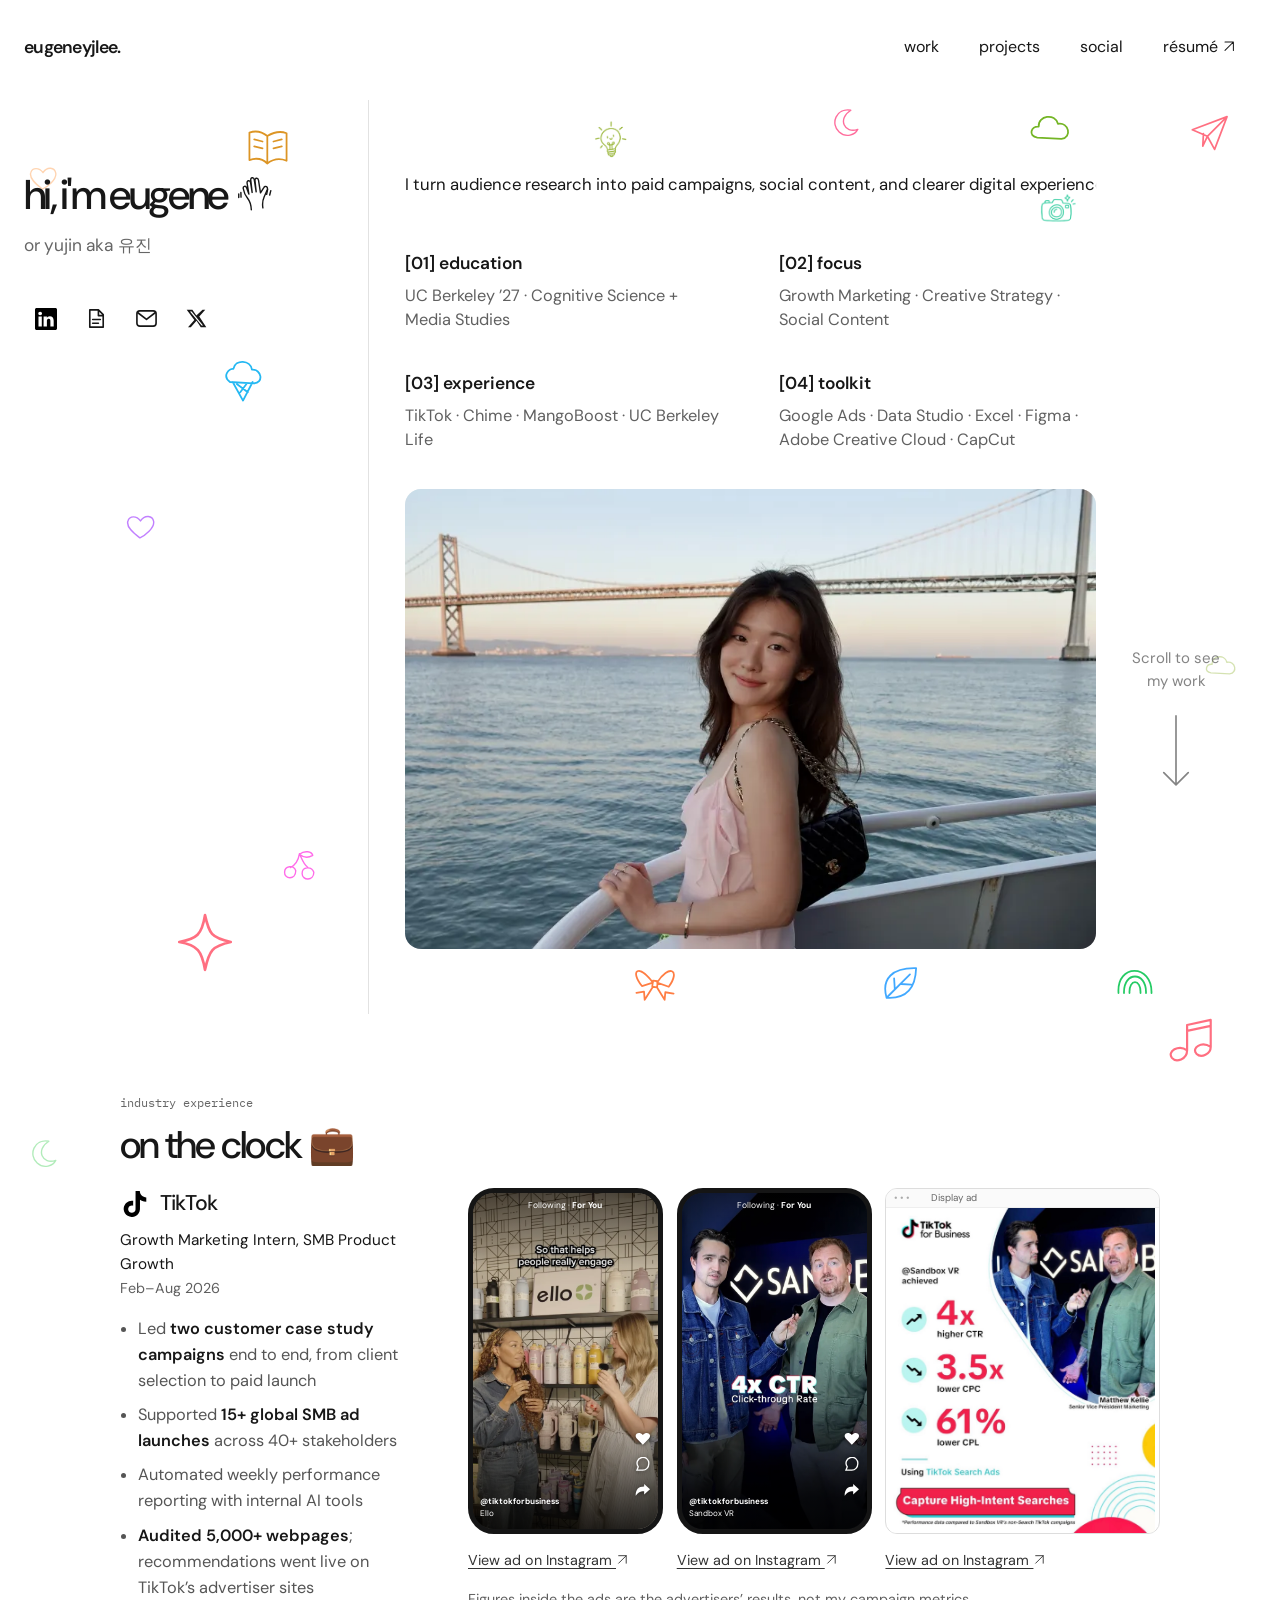
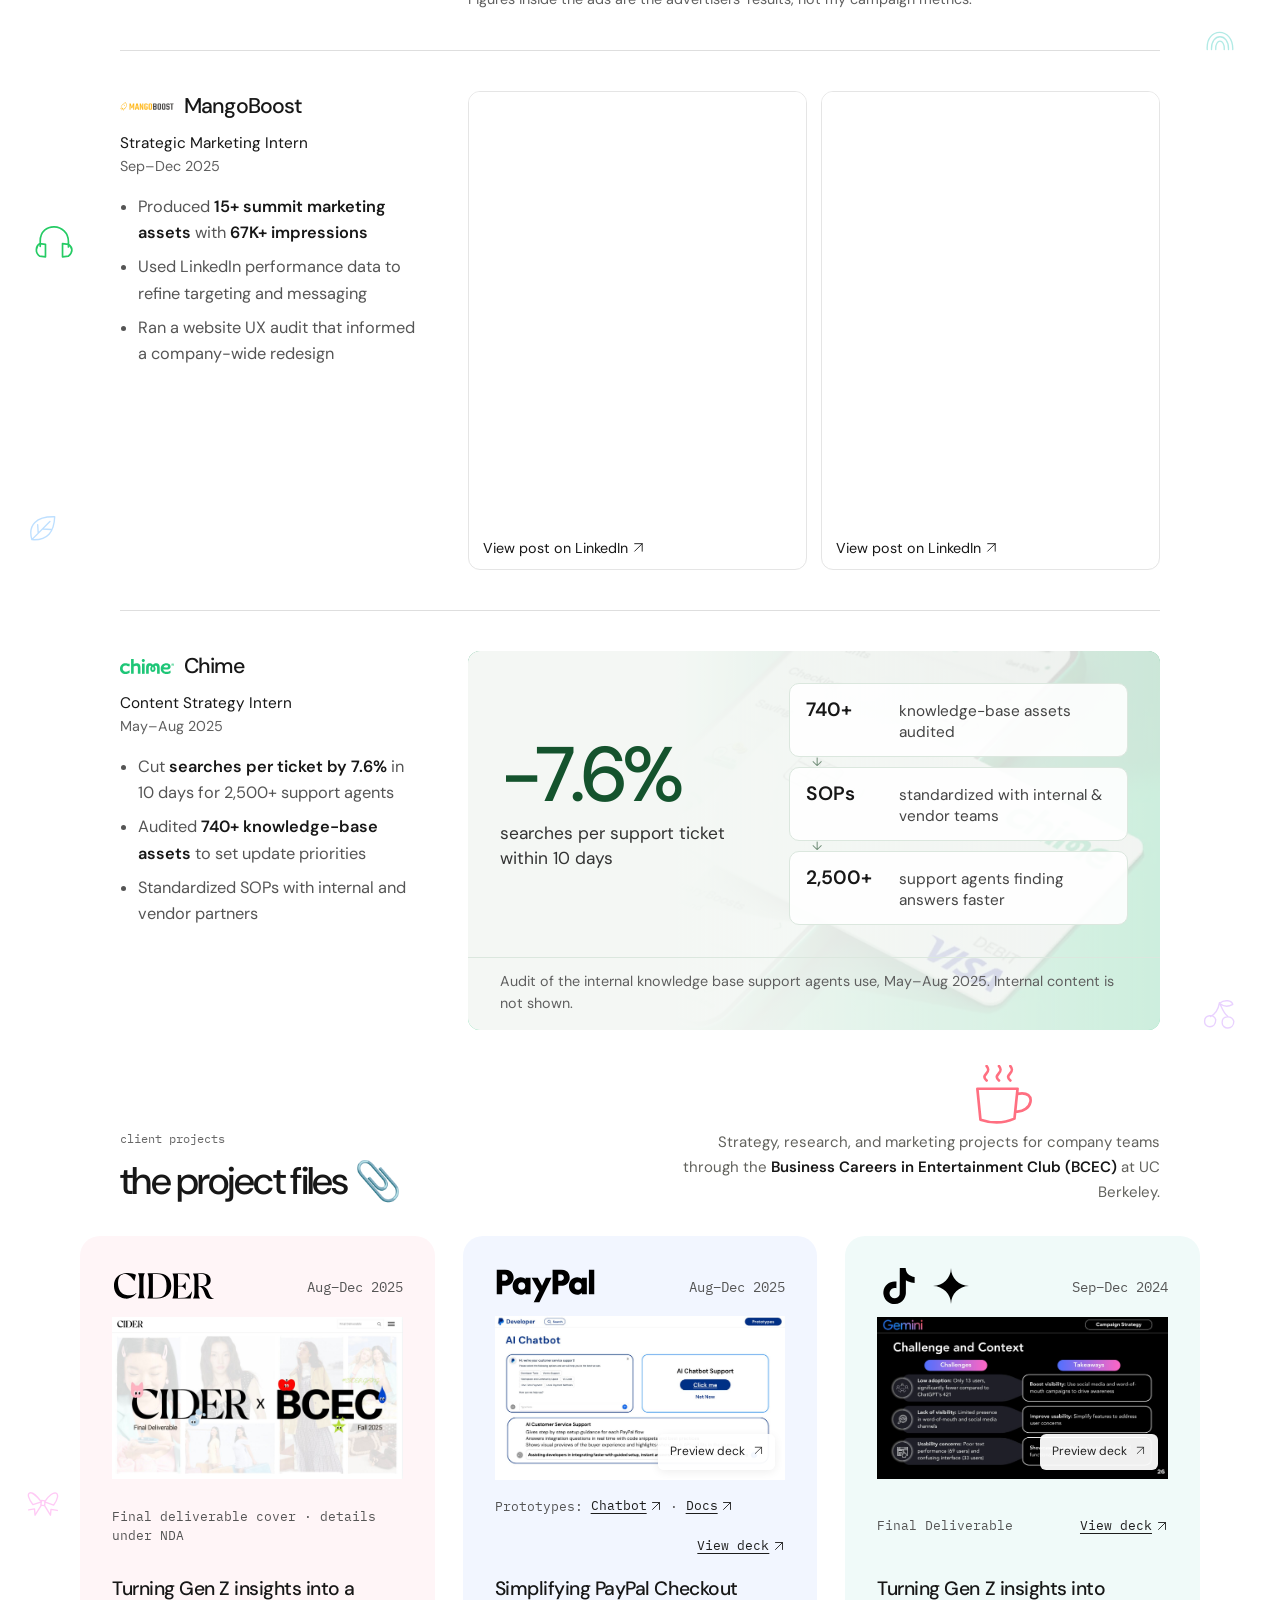
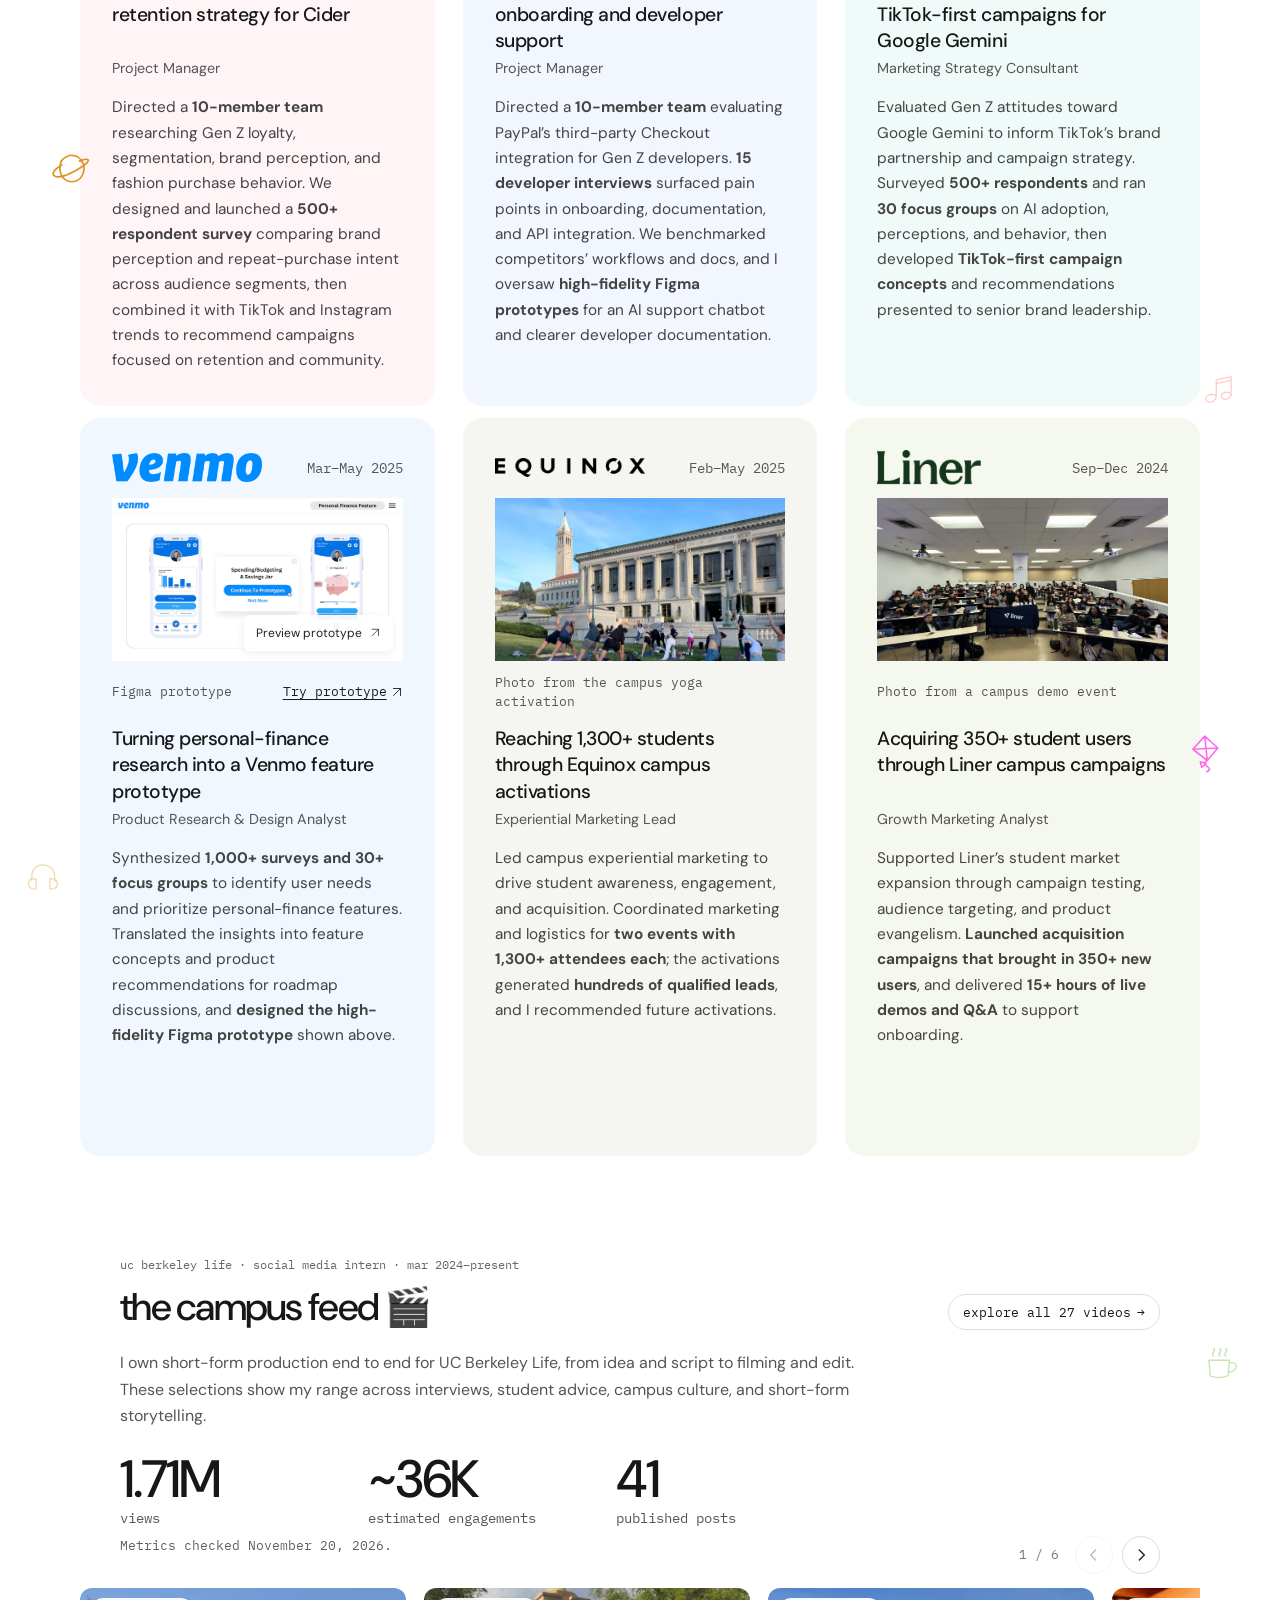
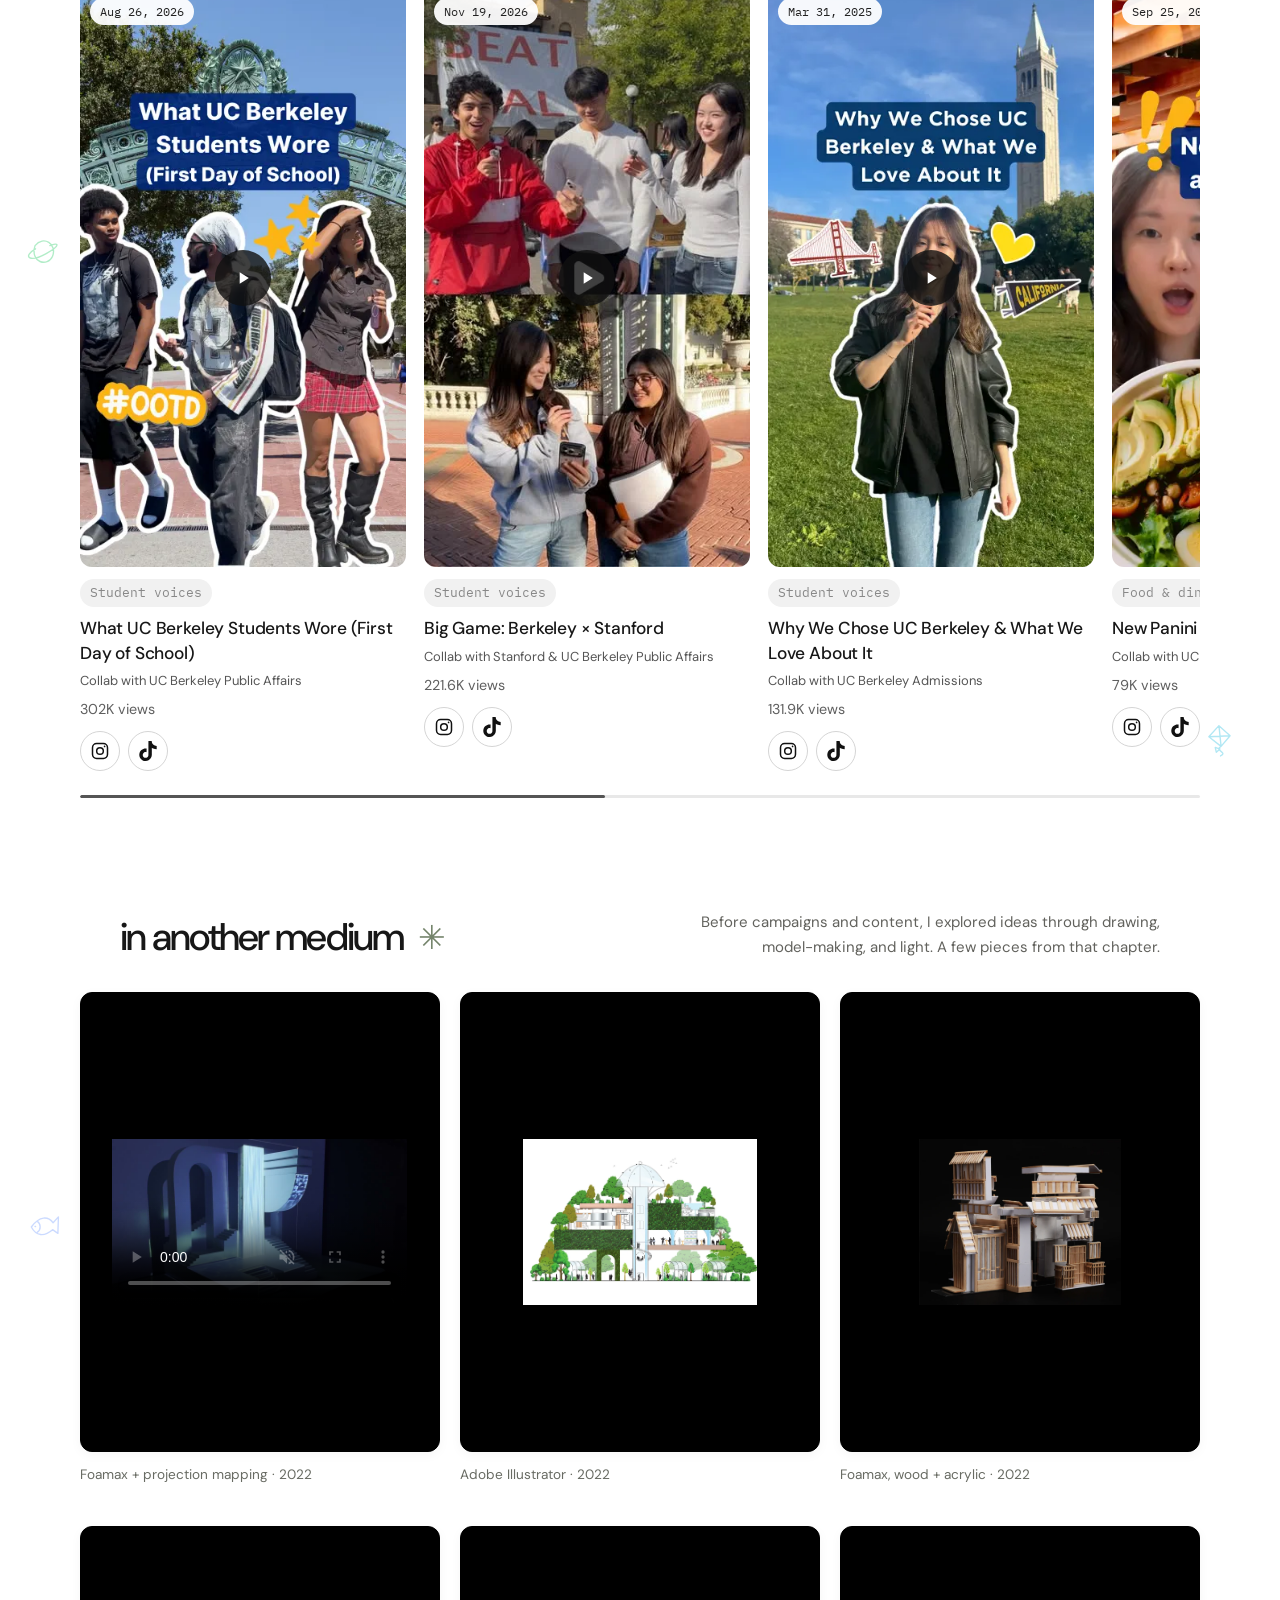
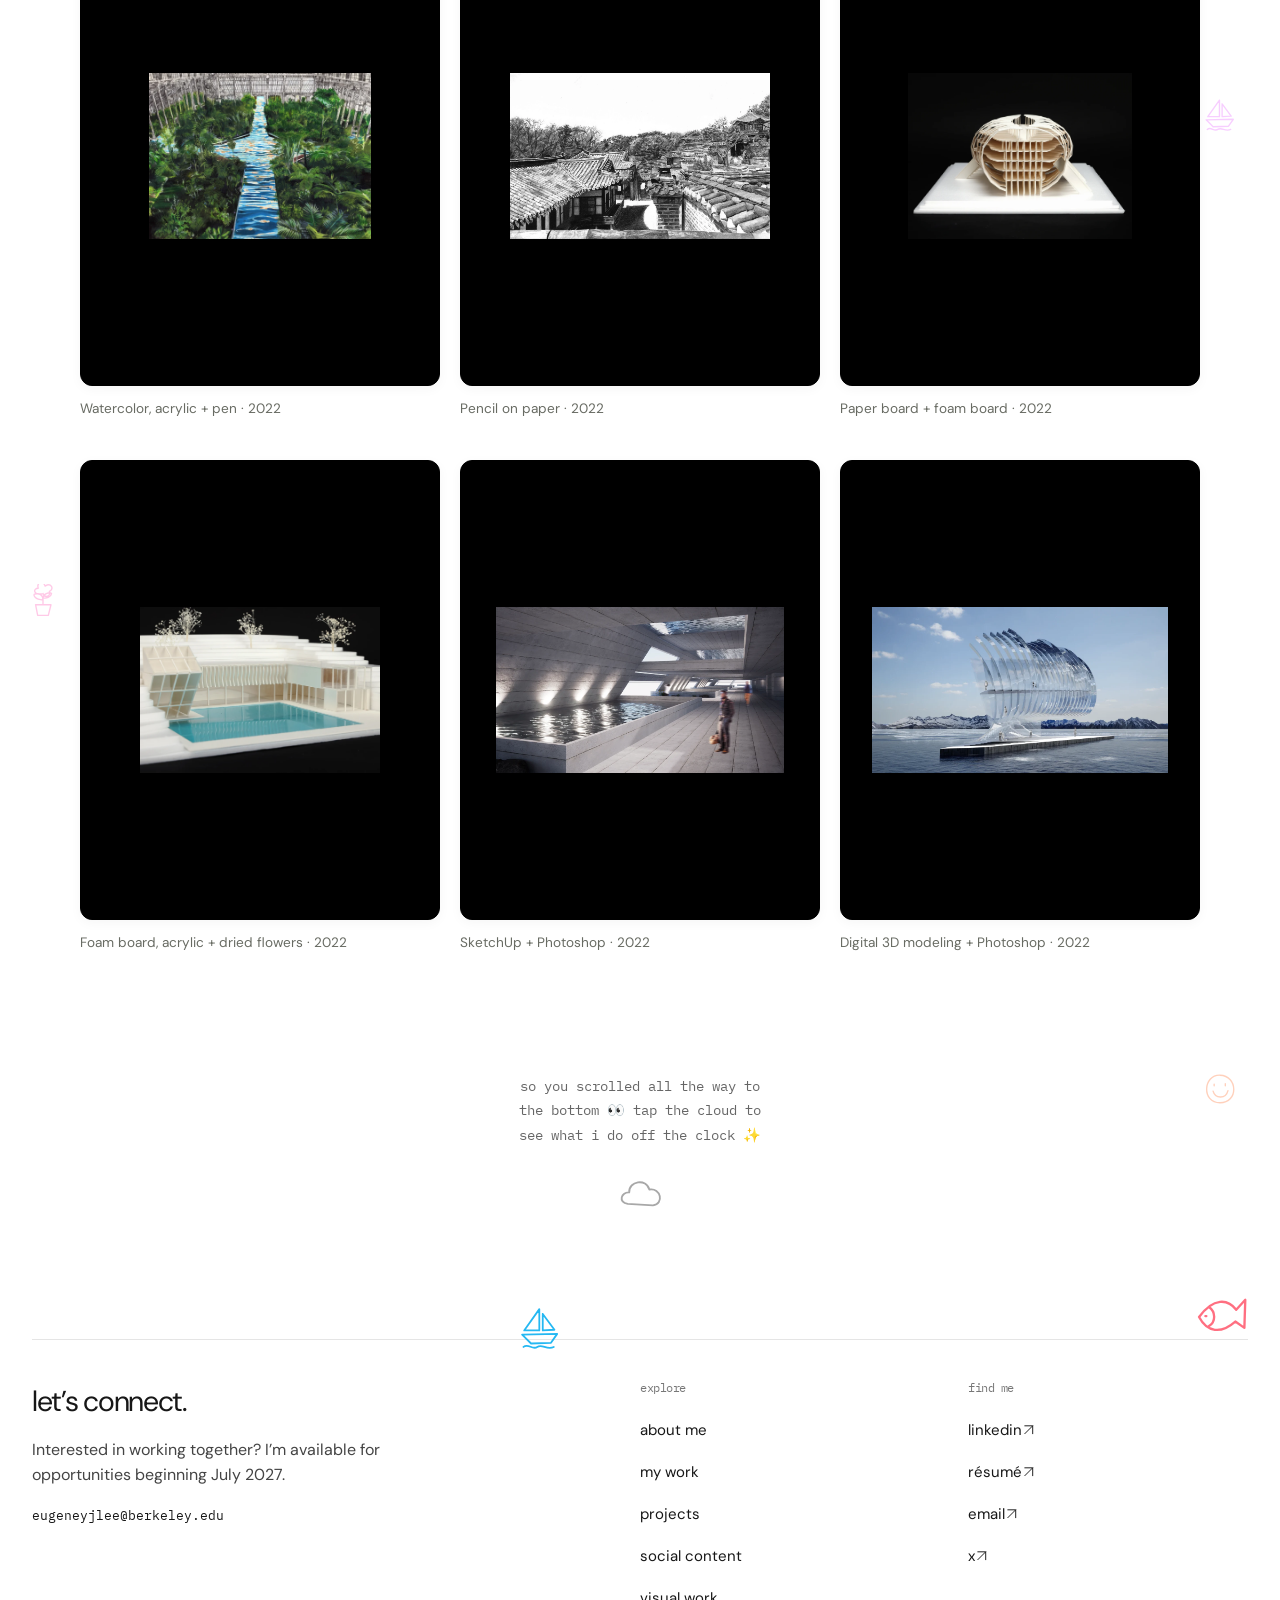
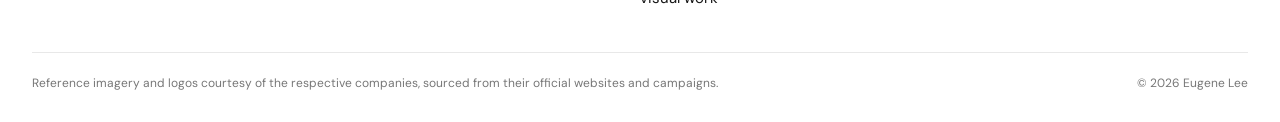
==== commit 5ed35643: "Curate campus feed to six complementary videos" ====
--- a/index.html
+++ b/index.html
@@ -25,7 +25,7 @@
 <script src="./reels.js?v=local-8" defer></script>
 <link rel="stylesheet" href="./project-files.css?v=15">
 <link rel="stylesheet" href="./refresh.css?v=18">
-<link rel="stylesheet" href="./local-improvements.css?v=8">
+<link rel="stylesheet" href="./local-improvements.css?v=9">
 <script src="./preview-viewer.js?v=2" defer></script>
 <link rel="stylesheet" href="./artwork.css?v=5">
 <script src="./artwork.js?v=2" defer></script>
@@ -94,7 +94,16 @@
 <div><dt>estimated engagements</dt><dd>~36K</dd></div>
 <div><dt>published posts</dt><dd>41</dd></div>
 </dl>
-</div><div class="video-carousel" role="region" aria-roledescription="carousel" aria-label="Selected Berkeley Life videos"><div class="carousel-topline"><p class="views-updated">Metrics checked November 20, 2026. Hidden engagements are estimated.</p><div class="carousel-controls" hidden><span class="carousel-status" aria-live="polite" aria-atomic="true">1 / 9</span><button class="carousel-prev" type="button" aria-label="Previous video" aria-controls="berkeley-videos"><svg viewBox="0 0 24 24" width="20" height="20" fill="none" stroke="currentColor" stroke-width="1.7" stroke-linecap="round" stroke-linejoin="round" aria-hidden="true"><path d="m14 6-6 6 6 6"/></svg></button><button class="carousel-next" type="button" aria-label="Next video" aria-controls="berkeley-videos"><svg viewBox="0 0 24 24" width="20" height="20" fill="none" stroke="currentColor" stroke-width="1.7" stroke-linecap="round" stroke-linejoin="round" aria-hidden="true"><path d="m10 6 6 6-6 6"/></svg></button></div></div><div class="carousel-track" id="berkeley-videos" tabindex="0" aria-label="Selected Berkeley Life videos; scroll horizontally to browse"><div class="video-slide video-card" role="group" aria-roledescription="slide" aria-label="1 of 9: Big Game: Berkeley × Stanford" data-category="voices" data-platform="instagram + tiktok" data-date="2026-11-19" data-views="221600" data-engagements="5404">
+</div><div class="video-carousel" role="region" aria-roledescription="carousel" aria-label="Selected Berkeley Life videos"><div class="carousel-topline"><p class="views-updated">Metrics checked November 20, 2026.</p><div class="carousel-controls" hidden><span class="carousel-status" aria-live="polite" aria-atomic="true">1 / 6</span><button class="carousel-prev" type="button" aria-label="Previous video" aria-controls="berkeley-videos"><svg viewBox="0 0 24 24" width="20" height="20" fill="none" stroke="currentColor" stroke-width="1.7" stroke-linecap="round" stroke-linejoin="round" aria-hidden="true"><path d="m14 6-6 6 6 6"/></svg></button><button class="carousel-next" type="button" aria-label="Next video" aria-controls="berkeley-videos"><svg viewBox="0 0 24 24" width="20" height="20" fill="none" stroke="currentColor" stroke-width="1.7" stroke-linecap="round" stroke-linejoin="round" aria-hidden="true"><path d="m10 6 6 6-6 6"/></svg></button></div></div><div class="carousel-track" id="berkeley-videos" tabindex="0" aria-label="Selected Berkeley Life videos; scroll horizontally to browse"><div class="video-slide video-card" role="group" aria-roledescription="slide" aria-label="1 of 6: What UC Berkeley Students Wore (First Day of School)" data-category="voices" data-platform="instagram,tiktok" data-date="2026-08-27T01:00:34.000Z" data-views="302000" data-engagements="6338">
+<a class="video-poster" href="https://www.instagram.com/reel/DchXm56PNRD/" target="_blank" rel="noopener noreferrer" data-embed="https://www.instagram.com/reel/DchXm56PNRD/embed/" data-platform="Instagram" aria-label="Preview video: What UC Berkeley Students Wore (First Day of School)">
+<img src="./media/thumbs/berkeley-outfits.webp" alt="" width="405" height="720" loading="lazy" decoding="async"><span class="poster-play" aria-hidden="true"><svg viewBox="0 0 24 24" width="20" height="20" fill="currentColor"><path d="M8 5v14l11-7z"/></svg></span><time class="poster-date" datetime="2026-08-27T01:00:34.000Z">Aug 26, 2026</time>
+</a>
+<p class="video-tag">Student voices</p>
+<h3 class="video-title video-card-title">What UC Berkeley Students Wore (First Day of School)</h3>
+<p class="video-card-credit">Collab with UC Berkeley Public Affairs</p>
+<p class="video-card-meta video-date"><span>302K views</span></p>
+<p class="video-card-links"><a class="video-card-source" href="https://www.instagram.com/reel/DchXm56PNRD/" target="_blank" rel="noopener noreferrer" aria-label="Open What UC Berkeley Students Wore (First Day of School) on Instagram (opens in a new tab)" title="Instagram"><svg viewBox="0 0 24 24" width="20" height="20" fill="none" stroke="currentColor" stroke-width="1.8" aria-hidden="true"><rect x="3" y="3" width="18" height="18" rx="5"/><circle cx="12" cy="12" r="4"/><circle cx="17.5" cy="6.5" r="1" fill="currentColor" stroke="none"/></svg></a> <a class="video-card-source" href="https://www.tiktok.com/@ucberkeley/video/7678507774929571103" target="_blank" rel="noopener noreferrer" aria-label="Open What UC Berkeley Students Wore (First Day of School) on TikTok (opens in a new tab)" title="TikTok"><svg viewBox="0 0 24 24" width="20" height="20" fill="currentColor" aria-hidden="true"><path d="M12.525.02c1.31-.02 2.61-.01 3.91-.02.08 1.53.63 3.09 1.75 4.17 1.12 1.11 2.7 1.62 4.24 1.79v4.03c-1.44-.05-2.89-.35-4.2-.97-.57-.26-1.1-.59-1.62-.93-.01 2.92.01 5.84-.02 8.75-.08 1.4-.54 2.79-1.35 3.94-1.31 1.92-3.58 3.17-5.91 3.21-1.43.08-2.86-.31-4.08-1.03-2.02-1.19-3.44-3.37-3.65-5.71-.02-.5-.03-1-.01-1.49.18-1.9 1.12-3.72 2.58-4.96 1.66-1.44 3.98-2.13 6.15-1.72.02 1.48-.04 2.96-.04 4.44-.99-.32-2.15-.23-3.02.37-.63.41-1.11 1.04-1.36 1.75-.21.51-.15 1.07-.14 1.61.24 1.64 1.82 3.02 3.5 2.87 1.12-.01 2.19-.66 2.77-1.61.19-.33.4-.67.41-1.06.1-1.79.06-3.57.07-5.36.01-4.03-.01-8.05.02-12.07z"/></svg></a></p>
+</div><div class="video-slide video-card" role="group" aria-roledescription="slide" aria-label="2 of 6: Big Game: Berkeley × Stanford" data-category="voices" data-platform="instagram + tiktok" data-date="2026-11-19" data-views="221600" data-engagements="5404">
 <a class="video-poster" href="https://www.instagram.com/reel/Df7yg8oPu4H/" target="_blank" rel="noopener noreferrer" data-embed="https://www.instagram.com/reel/Df7yg8oPu4H/embed/" data-platform="Instagram" aria-label="Preview video: Big Game: Berkeley × Stanford">
 <img src="./media/thumbs/berkeley-stanford-big-game.webp" alt="" width="405" height="720" loading="lazy" decoding="async"><span class="poster-play" aria-hidden="true"><svg viewBox="0 0 24 24" width="20" height="20" fill="currentColor"><path d="M8 5v14l11-7z"/></svg></span><time class="poster-date" datetime="2026-11-19">Nov 19, 2026</time>
 </a>
@@ -103,7 +112,25 @@
 <p class="video-card-credit">Collab with Stanford &amp; UC Berkeley Public Affairs</p>
 <p class="video-card-meta video-date"><span>221.6K views</span></p>
 <p class="video-card-links"><a class="video-card-source" href="https://www.instagram.com/reel/Df7yg8oPu4H/" target="_blank" rel="noopener noreferrer" aria-label="Open Big Game: Berkeley × Stanford on Instagram (opens in a new tab)" title="Instagram"><svg viewBox="0 0 24 24" width="20" height="20" fill="none" stroke="currentColor" stroke-width="1.8" aria-hidden="true"><rect x="3" y="3" width="18" height="18" rx="5"/><circle cx="12" cy="12" r="4"/><circle cx="17.5" cy="6.5" r="1" fill="currentColor" stroke="none"/></svg></a> <a class="video-card-source" href="https://www.tiktok.com/@stanford/video/7709971167188241694" target="_blank" rel="noopener noreferrer" aria-label="Open Big Game: Berkeley × Stanford on TikTok (opens in a new tab)" title="TikTok"><svg viewBox="0 0 24 24" width="20" height="20" fill="currentColor" aria-hidden="true"><path d="M12.525.02c1.31-.02 2.61-.01 3.91-.02.08 1.53.63 3.09 1.75 4.17 1.12 1.11 2.7 1.62 4.24 1.79v4.03c-1.44-.05-2.89-.35-4.2-.97-.57-.26-1.1-.59-1.62-.93-.01 2.92.01 5.84-.02 8.75-.08 1.4-.54 2.79-1.35 3.94-1.31 1.92-3.58 3.17-5.91 3.21-1.43.08-2.86-.31-4.08-1.03-2.02-1.19-3.44-3.37-3.65-5.71-.02-.5-.03-1-.01-1.49.18-1.9 1.12-3.72 2.58-4.96 1.66-1.44 3.98-2.13 6.15-1.72.02 1.48-.04 2.96-.04 4.44-.99-.32-2.15-.23-3.02.37-.63.41-1.11 1.04-1.36 1.75-.21.51-.15 1.07-.14 1.61.24 1.64 1.82 3.02 3.5 2.87 1.12-.01 2.19-.66 2.77-1.61.19-.33.4-.67.41-1.06.1-1.79.06-3.57.07-5.36.01-4.03-.01-8.05.02-12.07z"/></svg></a></p>
-</div><div class="video-slide video-card" role="group" aria-roledescription="slide" aria-label="2 of 9: Trying to Be Cal Cheerleaders for a Day" data-category="campus" data-platform="instagram + tiktok" data-date="2026-11-18" data-views="26605" data-engagements="650">
+</div><div class="video-slide video-card" role="group" aria-roledescription="slide" aria-label="3 of 6: Why We Chose UC Berkeley &amp; What We Love About It" data-category="voices" data-platform="instagram + tiktok" data-date="2025-03-31T19:00:14.000Z" data-views="131890" data-engagements="2289">
+<a class="video-poster" href="https://www.instagram.com/reel/DH32-wOvyjE/" target="_blank" rel="noopener noreferrer" data-embed="https://www.instagram.com/reel/DH32-wOvyjE/embed/" data-platform="Instagram" aria-label="Preview video: Why We Chose UC Berkeley &amp; What We Love About It">
+<img src="./media/thumbs/berkeley-why.webp" alt="" width="405" height="720" loading="lazy" decoding="async"><span class="poster-play" aria-hidden="true"><svg viewBox="0 0 24 24" width="20" height="20" fill="currentColor"><path d="M8 5v14l11-7z"/></svg></span><time class="poster-date" datetime="2025-03-31T19:00:14.000Z">Mar 31, 2025</time>
+</a>
+<p class="video-tag">Student voices</p>
+<h3 class="video-title video-card-title">Why We Chose UC Berkeley &amp; What We Love About It</h3>
+<p class="video-card-credit">Collab with UC Berkeley Admissions</p>
+<p class="video-card-meta video-date"><span>131.9K views</span></p>
+<p class="video-card-links"><a class="video-card-source" href="https://www.instagram.com/reel/DH32-wOvyjE/" target="_blank" rel="noopener noreferrer" aria-label="Open Why We Chose UC Berkeley &amp; What We Love About It on Instagram (opens in a new tab)" title="Instagram"><svg viewBox="0 0 24 24" width="20" height="20" fill="none" stroke="currentColor" stroke-width="1.8" aria-hidden="true"><rect x="3" y="3" width="18" height="18" rx="5"/><circle cx="12" cy="12" r="4"/><circle cx="17.5" cy="6.5" r="1" fill="currentColor" stroke="none"/></svg></a> <a class="video-card-source" href="https://www.tiktok.com/@ucberkeley/video/7488047995951369514" target="_blank" rel="noopener noreferrer" aria-label="Open Why We Chose UC Berkeley &amp; What We Love About It on TikTok (opens in a new tab)" title="TikTok"><svg viewBox="0 0 24 24" width="20" height="20" fill="currentColor" aria-hidden="true"><path d="M12.525.02c1.31-.02 2.61-.01 3.91-.02.08 1.53.63 3.09 1.75 4.17 1.12 1.11 2.7 1.62 4.24 1.79v4.03c-1.44-.05-2.89-.35-4.2-.97-.57-.26-1.1-.59-1.62-.93-.01 2.92.01 5.84-.02 8.75-.08 1.4-.54 2.79-1.35 3.94-1.31 1.92-3.58 3.17-5.91 3.21-1.43.08-2.86-.31-4.08-1.03-2.02-1.19-3.44-3.37-3.65-5.71-.02-.5-.03-1-.01-1.49.18-1.9 1.12-3.72 2.58-4.96 1.66-1.44 3.98-2.13 6.15-1.72.02 1.48-.04 2.96-.04 4.44-.99-.32-2.15-.23-3.02.37-.63.41-1.11 1.04-1.36 1.75-.21.51-.15 1.07-.14 1.61.24 1.64 1.82 3.02 3.5 2.87 1.12-.01 2.19-.66 2.77-1.61.19-.33.4-.67.41-1.06.1-1.79.06-3.57.07-5.36.01-4.03-.01-8.05.02-12.07z"/></svg></a></p>
+</div><div class="video-slide video-card" role="group" aria-roledescription="slide" aria-label="4 of 6: New Panini Spot at UC Berkeley" data-category="food" data-platform="instagram + tiktok" data-date="2026-09-25T18:57:48.000Z" data-views="79000" data-engagements="1427">
+<a class="video-poster" href="https://www.instagram.com/reel/DduJhBzzXH5/" target="_blank" rel="noopener noreferrer" data-embed="https://www.instagram.com/reel/DduJhBzzXH5/embed/" data-platform="Instagram" aria-label="Preview video: New Panini Spot at UC Berkeley">
+<img src="./media/thumbs/berkeley-qualcomm-cafe.webp" alt="" width="405" height="720" loading="lazy" decoding="async"><span class="poster-play" aria-hidden="true"><svg viewBox="0 0 24 24" width="20" height="20" fill="currentColor"><path d="M8 5v14l11-7z"/></svg></span><time class="poster-date" datetime="2026-09-25T18:57:48.000Z">Sep 25, 2026</time>
+</a>
+<p class="video-tag">Food &amp; dining</p>
+<h3 class="video-title video-card-title">New Panini Spot at UC Berkeley</h3>
+<p class="video-card-credit">Collab with UC Berkeley Dining</p>
+<p class="video-card-meta video-date"><span>79K views</span></p>
+<p class="video-card-links"><a class="video-card-source" href="https://www.instagram.com/reel/DduJhBzzXH5/" target="_blank" rel="noopener noreferrer" aria-label="Open New Panini Spot at UC Berkeley on Instagram (opens in a new tab)" title="Instagram"><svg viewBox="0 0 24 24" width="20" height="20" fill="none" stroke="currentColor" stroke-width="1.8" aria-hidden="true"><rect x="3" y="3" width="18" height="18" rx="5"/><circle cx="12" cy="12" r="4"/><circle cx="17.5" cy="6.5" r="1" fill="currentColor" stroke="none"/></svg></a> <a class="video-card-source" href="https://www.tiktok.com/@ucberkeley/video/7689549849712135454" target="_blank" rel="noopener noreferrer" aria-label="Open New Panini Spot at UC Berkeley on TikTok (opens in a new tab)" title="TikTok"><svg viewBox="0 0 24 24" width="20" height="20" fill="currentColor" aria-hidden="true"><path d="M12.525.02c1.31-.02 2.61-.01 3.91-.02.08 1.53.63 3.09 1.75 4.17 1.12 1.11 2.7 1.62 4.24 1.79v4.03c-1.44-.05-2.89-.35-4.2-.97-.57-.26-1.1-.59-1.62-.93-.01 2.92.01 5.84-.02 8.75-.08 1.4-.54 2.79-1.35 3.94-1.31 1.92-3.58 3.17-5.91 3.21-1.43.08-2.86-.31-4.08-1.03-2.02-1.19-3.44-3.37-3.65-5.71-.02-.5-.03-1-.01-1.49.18-1.9 1.12-3.72 2.58-4.96 1.66-1.44 3.98-2.13 6.15-1.72.02 1.48-.04 2.96-.04 4.44-.99-.32-2.15-.23-3.02.37-.63.41-1.11 1.04-1.36 1.75-.21.51-.15 1.07-.14 1.61.24 1.64 1.82 3.02 3.5 2.87 1.12-.01 2.19-.66 2.77-1.61.19-.33.4-.67.41-1.06.1-1.79.06-3.57.07-5.36.01-4.03-.01-8.05.02-12.07z"/></svg></a></p>
+</div><div class="video-slide video-card" role="group" aria-roledescription="slide" aria-label="5 of 6: Trying to Be Cal Cheerleaders for a Day" data-category="campus" data-platform="instagram + tiktok" data-date="2026-11-18" data-views="26605" data-engagements="650">
 <a class="video-poster" href="https://www.instagram.com/reel/Df5UfFPPR8p/" target="_blank" rel="noopener noreferrer" data-embed="https://www.instagram.com/reel/Df5UfFPPR8p/embed/" data-platform="Instagram" aria-label="Preview video: Trying to Be Cal Cheerleaders for a Day">
 <img src="./media/thumbs/berkeley-cheer-practice.webp" alt="" width="405" height="720" loading="lazy" decoding="async"><span class="poster-play" aria-hidden="true"><svg viewBox="0 0 24 24" width="20" height="20" fill="currentColor"><path d="M8 5v14l11-7z"/></svg></span><time class="poster-date" datetime="2026-11-18">Nov 18, 2026</time>
 </a>
@@ -112,33 +139,7 @@
 <p class="video-card-credit">Collab with Cal Spirit</p>
 <p class="video-card-meta video-date"><span>26.6K views</span></p>
 <p class="video-card-links"><a class="video-card-source" href="https://www.instagram.com/reel/Df5UfFPPR8p/" target="_blank" rel="noopener noreferrer" aria-label="Open Trying to Be Cal Cheerleaders for a Day on Instagram (opens in a new tab)" title="Instagram"><svg viewBox="0 0 24 24" width="20" height="20" fill="none" stroke="currentColor" stroke-width="1.8" aria-hidden="true"><rect x="3" y="3" width="18" height="18" rx="5"/><circle cx="12" cy="12" r="4"/><circle cx="17.5" cy="6.5" r="1" fill="currentColor" stroke="none"/></svg></a> <a class="video-card-source" href="https://www.tiktok.com/@ucberkeley/video/7709604390948146445" target="_blank" rel="noopener noreferrer" aria-label="Open Trying to Be Cal Cheerleaders for a Day on TikTok (opens in a new tab)" title="TikTok"><svg viewBox="0 0 24 24" width="20" height="20" fill="currentColor" aria-hidden="true"><path d="M12.525.02c1.31-.02 2.61-.01 3.91-.02.08 1.53.63 3.09 1.75 4.17 1.12 1.11 2.7 1.62 4.24 1.79v4.03c-1.44-.05-2.89-.35-4.2-.97-.57-.26-1.1-.59-1.62-.93-.01 2.92.01 5.84-.02 8.75-.08 1.4-.54 2.79-1.35 3.94-1.31 1.92-3.58 3.17-5.91 3.21-1.43.08-2.86-.31-4.08-1.03-2.02-1.19-3.44-3.37-3.65-5.71-.02-.5-.03-1-.01-1.49.18-1.9 1.12-3.72 2.58-4.96 1.66-1.44 3.98-2.13 6.15-1.72.02 1.48-.04 2.96-.04 4.44-.99-.32-2.15-.23-3.02.37-.63.41-1.11 1.04-1.36 1.75-.21.51-.15 1.07-.14 1.61.24 1.64 1.82 3.02 3.5 2.87 1.12-.01 2.19-.66 2.77-1.61.19-.33.4-.67.41-1.06.1-1.79.06-3.57.07-5.36.01-4.03-.01-8.05.02-12.07z"/></svg></a></p>
-</div><div class="video-slide video-card" role="group" aria-roledescription="slide" aria-label="3 of 9: Your Favorite Study Spot at UC Berkeley" data-category="food" data-platform="instagram + tiktok" data-date="2026-11-16" data-views="29964" data-engagements="715">
-<a class="video-poster" href="https://www.instagram.com/reel/Df0Kgoxv9WZ/" target="_blank" rel="noopener noreferrer" data-embed="https://www.instagram.com/reel/Df0Kgoxv9WZ/embed/" data-platform="Instagram" aria-label="Preview video: Your Favorite Study Spot at UC Berkeley">
-<img src="./media/thumbs/berkeley-fsm-cafe.webp" alt="" width="405" height="720" loading="lazy" decoding="async"><span class="poster-play" aria-hidden="true"><svg viewBox="0 0 24 24" width="20" height="20" fill="currentColor"><path d="M8 5v14l11-7z"/></svg></span><time class="poster-date" datetime="2026-11-16">Nov 16, 2026</time>
-</a>
-<p class="video-tag">Food &amp; dining</p>
-<h3 class="video-title video-card-title">Your Favorite Study Spot at UC Berkeley</h3>
-<p class="video-card-meta video-date"><span>30K views</span></p>
-<p class="video-card-links"><a class="video-card-source" href="https://www.instagram.com/reel/Df0Kgoxv9WZ/" target="_blank" rel="noopener noreferrer" aria-label="Open Your Favorite Study Spot at UC Berkeley on Instagram (opens in a new tab)" title="Instagram"><svg viewBox="0 0 24 24" width="20" height="20" fill="none" stroke="currentColor" stroke-width="1.8" aria-hidden="true"><rect x="3" y="3" width="18" height="18" rx="5"/><circle cx="12" cy="12" r="4"/><circle cx="17.5" cy="6.5" r="1" fill="currentColor" stroke="none"/></svg></a> <a class="video-card-source" href="https://www.tiktok.com/@ucberkeley/video/7708860872873102622" target="_blank" rel="noopener noreferrer" aria-label="Open Your Favorite Study Spot at UC Berkeley on TikTok (opens in a new tab)" title="TikTok"><svg viewBox="0 0 24 24" width="20" height="20" fill="currentColor" aria-hidden="true"><path d="M12.525.02c1.31-.02 2.61-.01 3.91-.02.08 1.53.63 3.09 1.75 4.17 1.12 1.11 2.7 1.62 4.24 1.79v4.03c-1.44-.05-2.89-.35-4.2-.97-.57-.26-1.1-.59-1.62-.93-.01 2.92.01 5.84-.02 8.75-.08 1.4-.54 2.79-1.35 3.94-1.31 1.92-3.58 3.17-5.91 3.21-1.43.08-2.86-.31-4.08-1.03-2.02-1.19-3.44-3.37-3.65-5.71-.02-.5-.03-1-.01-1.49.18-1.9 1.12-3.72 2.58-4.96 1.66-1.44 3.98-2.13 6.15-1.72.02 1.48-.04 2.96-.04 4.44-.99-.32-2.15-.23-3.02.37-.63.41-1.11 1.04-1.36 1.75-.21.51-.15 1.07-.14 1.61.24 1.64 1.82 3.02 3.5 2.87 1.12-.01 2.19-.66 2.77-1.61.19-.33.4-.67.41-1.06.1-1.79.06-3.57.07-5.36.01-4.03-.01-8.05.02-12.07z"/></svg></a></p>
-</div><div class="video-slide video-card" role="group" aria-roledescription="slide" aria-label="4 of 9: What UC Berkeley Students Wore (First Day of School)" data-category="voices" data-platform="instagram,tiktok" data-date="2026-08-27T01:00:34.000Z" data-views="302000" data-engagements="6338">
-<a class="video-poster" href="https://www.instagram.com/reel/DchXm56PNRD/" target="_blank" rel="noopener noreferrer" data-embed="https://www.instagram.com/reel/DchXm56PNRD/embed/" data-platform="Instagram" aria-label="Preview video: What UC Berkeley Students Wore (First Day of School)">
-<img src="./media/thumbs/berkeley-outfits.webp" alt="" width="405" height="720" loading="lazy" decoding="async"><span class="poster-play" aria-hidden="true"><svg viewBox="0 0 24 24" width="20" height="20" fill="currentColor"><path d="M8 5v14l11-7z"/></svg></span><time class="poster-date" datetime="2026-08-27T01:00:34.000Z">Aug 26, 2026</time>
-</a>
-<p class="video-tag">Student voices</p>
-<h3 class="video-title video-card-title">What UC Berkeley Students Wore (First Day of School)</h3>
-<p class="video-card-credit">Collab with UC Berkeley Public Affairs</p>
-<p class="video-card-meta video-date"><span>302K views</span></p>
-<p class="video-card-links"><a class="video-card-source" href="https://www.instagram.com/reel/DchXm56PNRD/" target="_blank" rel="noopener noreferrer" aria-label="Open What UC Berkeley Students Wore (First Day of School) on Instagram (opens in a new tab)" title="Instagram"><svg viewBox="0 0 24 24" width="20" height="20" fill="none" stroke="currentColor" stroke-width="1.8" aria-hidden="true"><rect x="3" y="3" width="18" height="18" rx="5"/><circle cx="12" cy="12" r="4"/><circle cx="17.5" cy="6.5" r="1" fill="currentColor" stroke="none"/></svg></a> <a class="video-card-source" href="https://www.tiktok.com/@ucberkeley/video/7678507774929571103" target="_blank" rel="noopener noreferrer" aria-label="Open What UC Berkeley Students Wore (First Day of School) on TikTok (opens in a new tab)" title="TikTok"><svg viewBox="0 0 24 24" width="20" height="20" fill="currentColor" aria-hidden="true"><path d="M12.525.02c1.31-.02 2.61-.01 3.91-.02.08 1.53.63 3.09 1.75 4.17 1.12 1.11 2.7 1.62 4.24 1.79v4.03c-1.44-.05-2.89-.35-4.2-.97-.57-.26-1.1-.59-1.62-.93-.01 2.92.01 5.84-.02 8.75-.08 1.4-.54 2.79-1.35 3.94-1.31 1.92-3.58 3.17-5.91 3.21-1.43.08-2.86-.31-4.08-1.03-2.02-1.19-3.44-3.37-3.65-5.71-.02-.5-.03-1-.01-1.49.18-1.9 1.12-3.72 2.58-4.96 1.66-1.44 3.98-2.13 6.15-1.72.02 1.48-.04 2.96-.04 4.44-.99-.32-2.15-.23-3.02.37-.63.41-1.11 1.04-1.36 1.75-.21.51-.15 1.07-.14 1.61.24 1.64 1.82 3.02 3.5 2.87 1.12-.01 2.19-.66 2.77-1.61.19-.33.4-.67.41-1.06.1-1.79.06-3.57.07-5.36.01-4.03-.01-8.05.02-12.07z"/></svg></a></p>
-</div><div class="video-slide video-card" role="group" aria-roledescription="slide" aria-label="5 of 9: Why We Chose UC Berkeley &amp; What We Love About It" data-category="voices" data-platform="instagram + tiktok" data-date="2025-03-31T19:00:14.000Z" data-views="131890" data-engagements="2289">
-<a class="video-poster" href="https://www.instagram.com/reel/DH32-wOvyjE/" target="_blank" rel="noopener noreferrer" data-embed="https://www.instagram.com/reel/DH32-wOvyjE/embed/" data-platform="Instagram" aria-label="Preview video: Why We Chose UC Berkeley &amp; What We Love About It">
-<img src="./media/thumbs/berkeley-why.webp" alt="" width="405" height="720" loading="lazy" decoding="async"><span class="poster-play" aria-hidden="true"><svg viewBox="0 0 24 24" width="20" height="20" fill="currentColor"><path d="M8 5v14l11-7z"/></svg></span><time class="poster-date" datetime="2025-03-31T19:00:14.000Z">Mar 31, 2025</time>
-</a>
-<p class="video-tag">Student voices</p>
-<h3 class="video-title video-card-title">Why We Chose UC Berkeley &amp; What We Love About It</h3>
-<p class="video-card-credit">Collab with UC Berkeley Admissions</p>
-<p class="video-card-meta video-date"><span>131.9K views</span></p>
-<p class="video-card-links"><a class="video-card-source" href="https://www.instagram.com/reel/DH32-wOvyjE/" target="_blank" rel="noopener noreferrer" aria-label="Open Why We Chose UC Berkeley &amp; What We Love About It on Instagram (opens in a new tab)" title="Instagram"><svg viewBox="0 0 24 24" width="20" height="20" fill="none" stroke="currentColor" stroke-width="1.8" aria-hidden="true"><rect x="3" y="3" width="18" height="18" rx="5"/><circle cx="12" cy="12" r="4"/><circle cx="17.5" cy="6.5" r="1" fill="currentColor" stroke="none"/></svg></a> <a class="video-card-source" href="https://www.tiktok.com/@ucberkeley/video/7488047995951369514" target="_blank" rel="noopener noreferrer" aria-label="Open Why We Chose UC Berkeley &amp; What We Love About It on TikTok (opens in a new tab)" title="TikTok"><svg viewBox="0 0 24 24" width="20" height="20" fill="currentColor" aria-hidden="true"><path d="M12.525.02c1.31-.02 2.61-.01 3.91-.02.08 1.53.63 3.09 1.75 4.17 1.12 1.11 2.7 1.62 4.24 1.79v4.03c-1.44-.05-2.89-.35-4.2-.97-.57-.26-1.1-.59-1.62-.93-.01 2.92.01 5.84-.02 8.75-.08 1.4-.54 2.79-1.35 3.94-1.31 1.92-3.58 3.17-5.91 3.21-1.43.08-2.86-.31-4.08-1.03-2.02-1.19-3.44-3.37-3.65-5.71-.02-.5-.03-1-.01-1.49.18-1.9 1.12-3.72 2.58-4.96 1.66-1.44 3.98-2.13 6.15-1.72.02 1.48-.04 2.96-.04 4.44-.99-.32-2.15-.23-3.02.37-.63.41-1.11 1.04-1.36 1.75-.21.51-.15 1.07-.14 1.61.24 1.64 1.82 3.02 3.5 2.87 1.12-.01 2.19-.66 2.77-1.61.19-.33.4-.67.41-1.06.1-1.79.06-3.57.07-5.36.01-4.03-.01-8.05.02-12.07z"/></svg></a></p>
-</div><div class="video-slide video-card" role="group" aria-roledescription="slide" aria-label="6 of 9: First Year Fundamentals: Packing Smart" data-category="advice" data-platform="instagram" data-date="2024-08-09T19:13:14.000Z" data-views="49200" data-engagements="815">
+</div><div class="video-slide video-card" role="group" aria-roledescription="slide" aria-label="6 of 6: First Year Fundamentals: Packing Smart" data-category="advice" data-platform="instagram" data-date="2024-08-09T19:13:14.000Z" data-views="49200" data-engagements="815">
 <a class="video-poster" href="https://www.instagram.com/reel/C-ddu54hoEy/" target="_blank" rel="noopener noreferrer" data-embed="https://www.instagram.com/reel/C-ddu54hoEy/embed/" data-platform="Instagram" aria-label="Preview video: First Year Fundamentals: Packing Smart">
 <img src="./media/thumbs/berkeley-packing.webp" alt="" width="405" height="720" loading="lazy" decoding="async"><span class="poster-play" aria-hidden="true"><svg viewBox="0 0 24 24" width="20" height="20" fill="currentColor"><path d="M8 5v14l11-7z"/></svg></span><time class="poster-date" datetime="2024-08-09T19:13:14.000Z">Aug 9, 2024</time>
 </a>
@@ -147,31 +148,6 @@
 <p class="video-card-credit">Collab with UC Berkeley Admissions</p>
 <p class="video-card-meta video-date"><span>49.2K views</span></p>
 <p class="video-card-links"><a class="video-card-source" href="https://www.instagram.com/reel/C-ddu54hoEy/" target="_blank" rel="noopener noreferrer" aria-label="Open First Year Fundamentals: Packing Smart on Instagram (opens in a new tab)" title="Instagram"><svg viewBox="0 0 24 24" width="20" height="20" fill="none" stroke="currentColor" stroke-width="1.8" aria-hidden="true"><rect x="3" y="3" width="18" height="18" rx="5"/><circle cx="12" cy="12" r="4"/><circle cx="17.5" cy="6.5" r="1" fill="currentColor" stroke="none"/></svg></a></p>
-</div><div class="video-slide video-card" role="group" aria-roledescription="slide" aria-label="7 of 9: What’s Inside the Campanile?" data-category="campus" data-platform="instagram" data-date="2025-06-09T19:00:52.000Z" data-views="44300" data-engagements="614">
-<a class="video-poster" href="https://www.instagram.com/reel/DKsONg-voXn/" target="_blank" rel="noopener noreferrer" data-embed="https://www.instagram.com/reel/DKsONg-voXn/embed/" data-platform="Instagram" aria-label="Preview video: What’s Inside the Campanile?">
-<img src="./media/thumbs/berkeley-campanile.webp" alt="" width="405" height="720" loading="lazy" decoding="async"><span class="poster-play" aria-hidden="true"><svg viewBox="0 0 24 24" width="20" height="20" fill="currentColor"><path d="M8 5v14l11-7z"/></svg></span><time class="poster-date" datetime="2025-06-09T19:00:52.000Z">Jun 9, 2025</time>
-</a>
-<p class="video-tag">Campus life</p>
-<h3 class="video-title video-card-title">What’s Inside the Campanile?</h3>
-<p class="video-card-meta video-date"><span>44.3K views</span></p>
-<p class="video-card-links"><a class="video-card-source" href="https://www.instagram.com/reel/DKsONg-voXn/" target="_blank" rel="noopener noreferrer" aria-label="Open What’s Inside the Campanile? on Instagram (opens in a new tab)" title="Instagram"><svg viewBox="0 0 24 24" width="20" height="20" fill="none" stroke="currentColor" stroke-width="1.8" aria-hidden="true"><rect x="3" y="3" width="18" height="18" rx="5"/><circle cx="12" cy="12" r="4"/><circle cx="17.5" cy="6.5" r="1" fill="currentColor" stroke="none"/></svg></a></p>
-</div><div class="video-slide video-card" role="group" aria-roledescription="slide" aria-label="8 of 9: New Panini Spot at UC Berkeley" data-category="food" data-platform="instagram + tiktok" data-date="2026-09-25T18:57:48.000Z" data-views="79000" data-engagements="1427">
-<a class="video-poster" href="https://www.instagram.com/reel/DduJhBzzXH5/" target="_blank" rel="noopener noreferrer" data-embed="https://www.instagram.com/reel/DduJhBzzXH5/embed/" data-platform="Instagram" aria-label="Preview video: New Panini Spot at UC Berkeley">
-<img src="./media/thumbs/berkeley-qualcomm-cafe.webp" alt="" width="405" height="720" loading="lazy" decoding="async"><span class="poster-play" aria-hidden="true"><svg viewBox="0 0 24 24" width="20" height="20" fill="currentColor"><path d="M8 5v14l11-7z"/></svg></span><time class="poster-date" datetime="2026-09-25T18:57:48.000Z">Sep 25, 2026</time>
-</a>
-<p class="video-tag">Food &amp; dining</p>
-<h3 class="video-title video-card-title">New Panini Spot at UC Berkeley</h3>
-<p class="video-card-credit">Collab with UC Berkeley Dining</p>
-<p class="video-card-meta video-date"><span>79K views</span></p>
-<p class="video-card-links"><a class="video-card-source" href="https://www.instagram.com/reel/DduJhBzzXH5/" target="_blank" rel="noopener noreferrer" aria-label="Open New Panini Spot at UC Berkeley on Instagram (opens in a new tab)" title="Instagram"><svg viewBox="0 0 24 24" width="20" height="20" fill="none" stroke="currentColor" stroke-width="1.8" aria-hidden="true"><rect x="3" y="3" width="18" height="18" rx="5"/><circle cx="12" cy="12" r="4"/><circle cx="17.5" cy="6.5" r="1" fill="currentColor" stroke="none"/></svg></a> <a class="video-card-source" href="https://www.tiktok.com/@ucberkeley/video/7689549849712135454" target="_blank" rel="noopener noreferrer" aria-label="Open New Panini Spot at UC Berkeley on TikTok (opens in a new tab)" title="TikTok"><svg viewBox="0 0 24 24" width="20" height="20" fill="currentColor" aria-hidden="true"><path d="M12.525.02c1.31-.02 2.61-.01 3.91-.02.08 1.53.63 3.09 1.75 4.17 1.12 1.11 2.7 1.62 4.24 1.79v4.03c-1.44-.05-2.89-.35-4.2-.97-.57-.26-1.1-.59-1.62-.93-.01 2.92.01 5.84-.02 8.75-.08 1.4-.54 2.79-1.35 3.94-1.31 1.92-3.58 3.17-5.91 3.21-1.43.08-2.86-.31-4.08-1.03-2.02-1.19-3.44-3.37-3.65-5.71-.02-.5-.03-1-.01-1.49.18-1.9 1.12-3.72 2.58-4.96 1.66-1.44 3.98-2.13 6.15-1.72.02 1.48-.04 2.96-.04 4.44-.99-.32-2.15-.23-3.02.37-.63.41-1.11 1.04-1.36 1.75-.21.51-.15 1.07-.14 1.61.24 1.64 1.82 3.02 3.5 2.87 1.12-.01 2.19-.66 2.77-1.61.19-.33.4-.67.41-1.06.1-1.79.06-3.57.07-5.36.01-4.03-.01-8.05.02-12.07z"/></svg></a></p>
-</div><div class="video-slide video-card" role="group" aria-roledescription="slide" aria-label="9 of 9: My Last First Week at UC Berkeley" data-category="campus" data-platform="instagram + tiktok" data-date="2026-09-01T01:47:53.000Z" data-views="36687" data-engagements="867">
-<a class="video-poster" href="https://www.instagram.com/reel/Dcubskth0kQ/" target="_blank" rel="noopener noreferrer" data-embed="https://www.instagram.com/reel/Dcubskth0kQ/embed/" data-platform="Instagram" aria-label="Preview video: My Last First Week at UC Berkeley">
-<img src="./media/thumbs/berkeley-first-week.webp" alt="" width="405" height="720" loading="lazy" decoding="async"><span class="poster-play" aria-hidden="true"><svg viewBox="0 0 24 24" width="20" height="20" fill="currentColor"><path d="M8 5v14l11-7z"/></svg></span><time class="poster-date" datetime="2026-09-01T01:47:53.000Z">Aug 31, 2026</time>
-</a>
-<p class="video-tag">Campus life</p>
-<h3 class="video-title video-card-title">My Last First Week at UC Berkeley</h3>
-<p class="video-card-meta video-date"><span>36.7K views</span></p>
-<p class="video-card-links"><a class="video-card-source" href="https://www.instagram.com/reel/Dcubskth0kQ/" target="_blank" rel="noopener noreferrer" aria-label="Open My Last First Week at UC Berkeley on Instagram (opens in a new tab)" title="Instagram"><svg viewBox="0 0 24 24" width="20" height="20" fill="none" stroke="currentColor" stroke-width="1.8" aria-hidden="true"><rect x="3" y="3" width="18" height="18" rx="5"/><circle cx="12" cy="12" r="4"/><circle cx="17.5" cy="6.5" r="1" fill="currentColor" stroke="none"/></svg></a> <a class="video-card-source" href="https://www.tiktok.com/@ucberkeley/video/7680604140946459934" target="_blank" rel="noopener noreferrer" aria-label="Open My Last First Week at UC Berkeley on TikTok (opens in a new tab)" title="TikTok"><svg viewBox="0 0 24 24" width="20" height="20" fill="currentColor" aria-hidden="true"><path d="M12.525.02c1.31-.02 2.61-.01 3.91-.02.08 1.53.63 3.09 1.75 4.17 1.12 1.11 2.7 1.62 4.24 1.79v4.03c-1.44-.05-2.89-.35-4.2-.97-.57-.26-1.1-.59-1.62-.93-.01 2.92.01 5.84-.02 8.75-.08 1.4-.54 2.79-1.35 3.94-1.31 1.92-3.58 3.17-5.91 3.21-1.43.08-2.86-.31-4.08-1.03-2.02-1.19-3.44-3.37-3.65-5.71-.02-.5-.03-1-.01-1.49.18-1.9 1.12-3.72 2.58-4.96 1.66-1.44 3.98-2.13 6.15-1.72.02 1.48-.04 2.96-.04 4.44-.99-.32-2.15-.23-3.02.37-.63.41-1.11 1.04-1.36 1.75-.21.51-.15 1.07-.14 1.61.24 1.64 1.82 3.02 3.5 2.87 1.12-.01 2.19-.66 2.77-1.61.19-.33.4-.67.41-1.06.1-1.79.06-3.57.07-5.36.01-4.03-.01-8.05.02-12.07z"/></svg></a></p>
 </div><a class="carousel-more" href="./ucberkeleylife/"><span class="carousel-more-count">27</span><span class="carousel-more-label">videos in the portfolio</span><span class="carousel-more-cta">see the full gallery <span aria-hidden="true">→</span></span></a></div><div class="carousel-progress" aria-hidden="true"><span></span></div></div></section>
 <section class="artwork" id="visual-work" aria-labelledby="artwork-title">
  <div class="section-copy"><div class="art-heading"><h2 id="artwork-title">in another medium <span aria-hidden="true">✳</span></h2></div><p class="art-intro">Before campaigns and content, I explored ideas through drawing, model-making, and light. A few pieces from that chapter.</p>
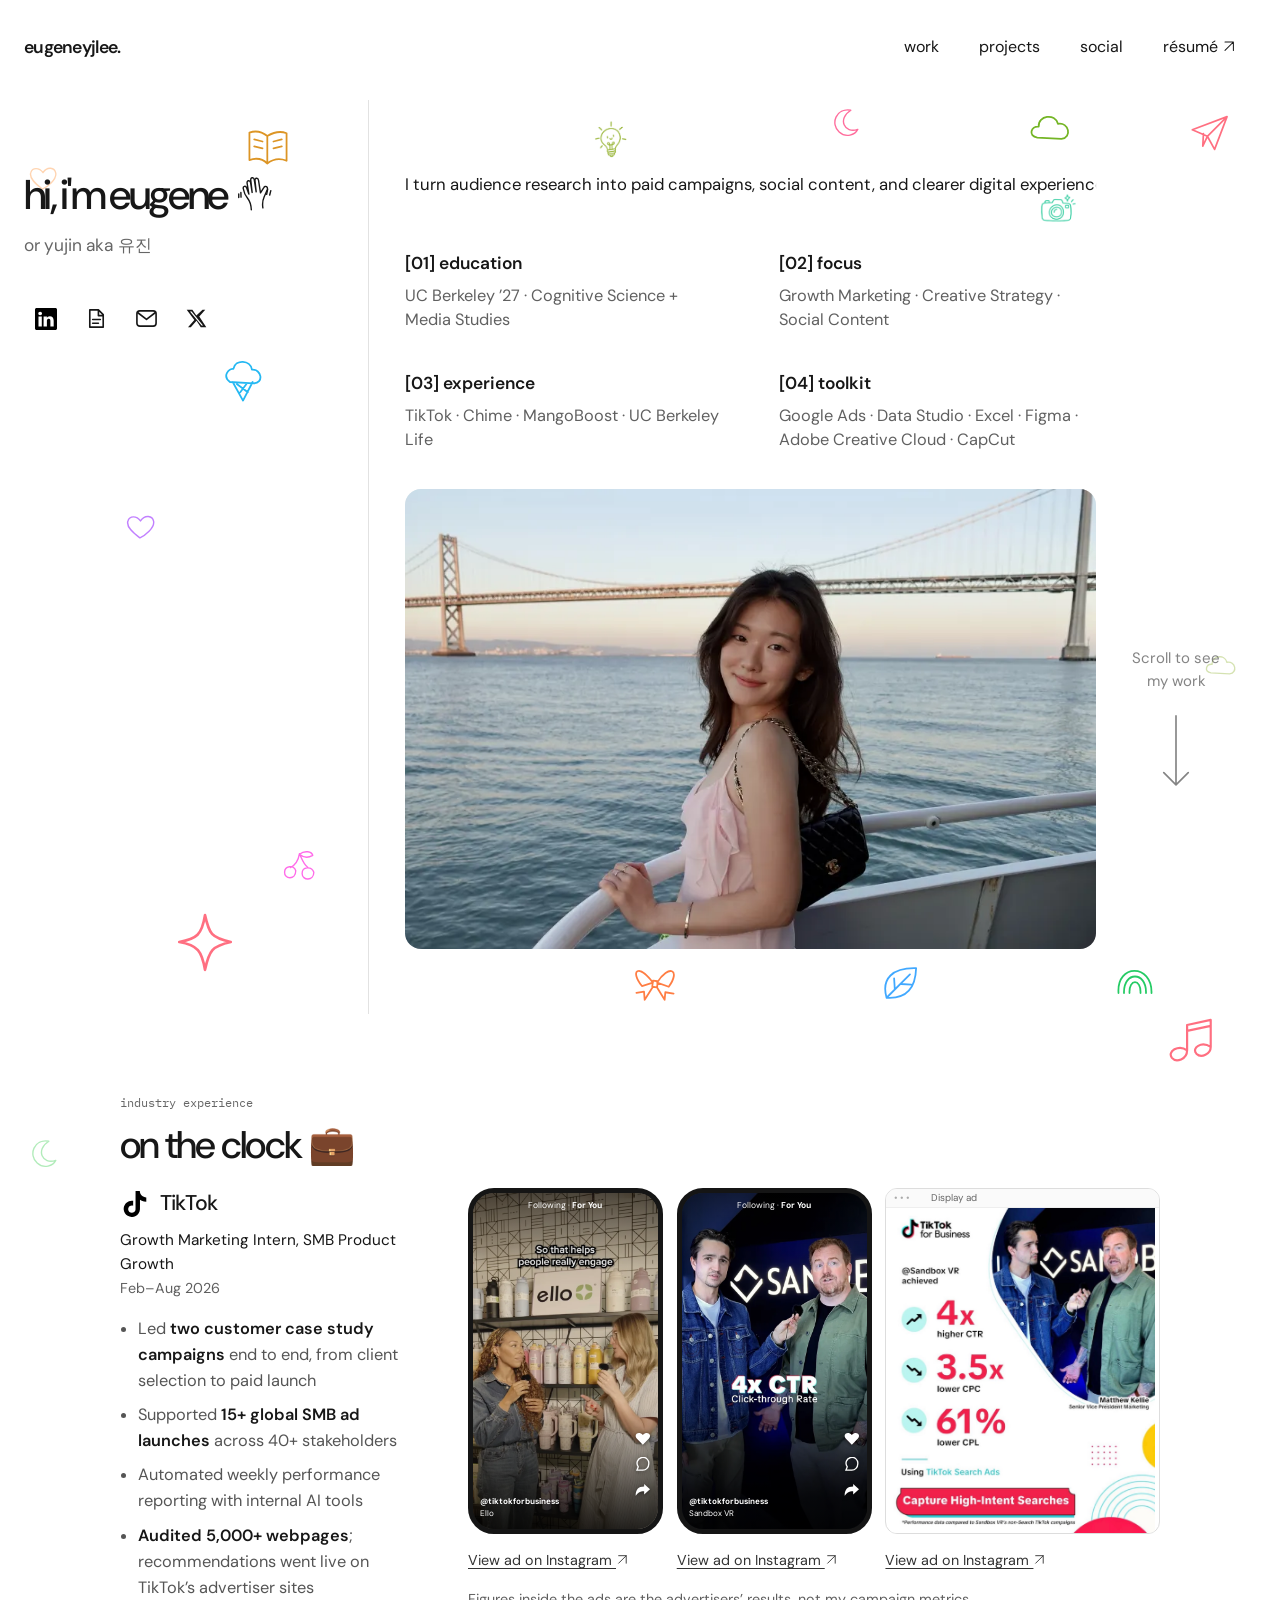
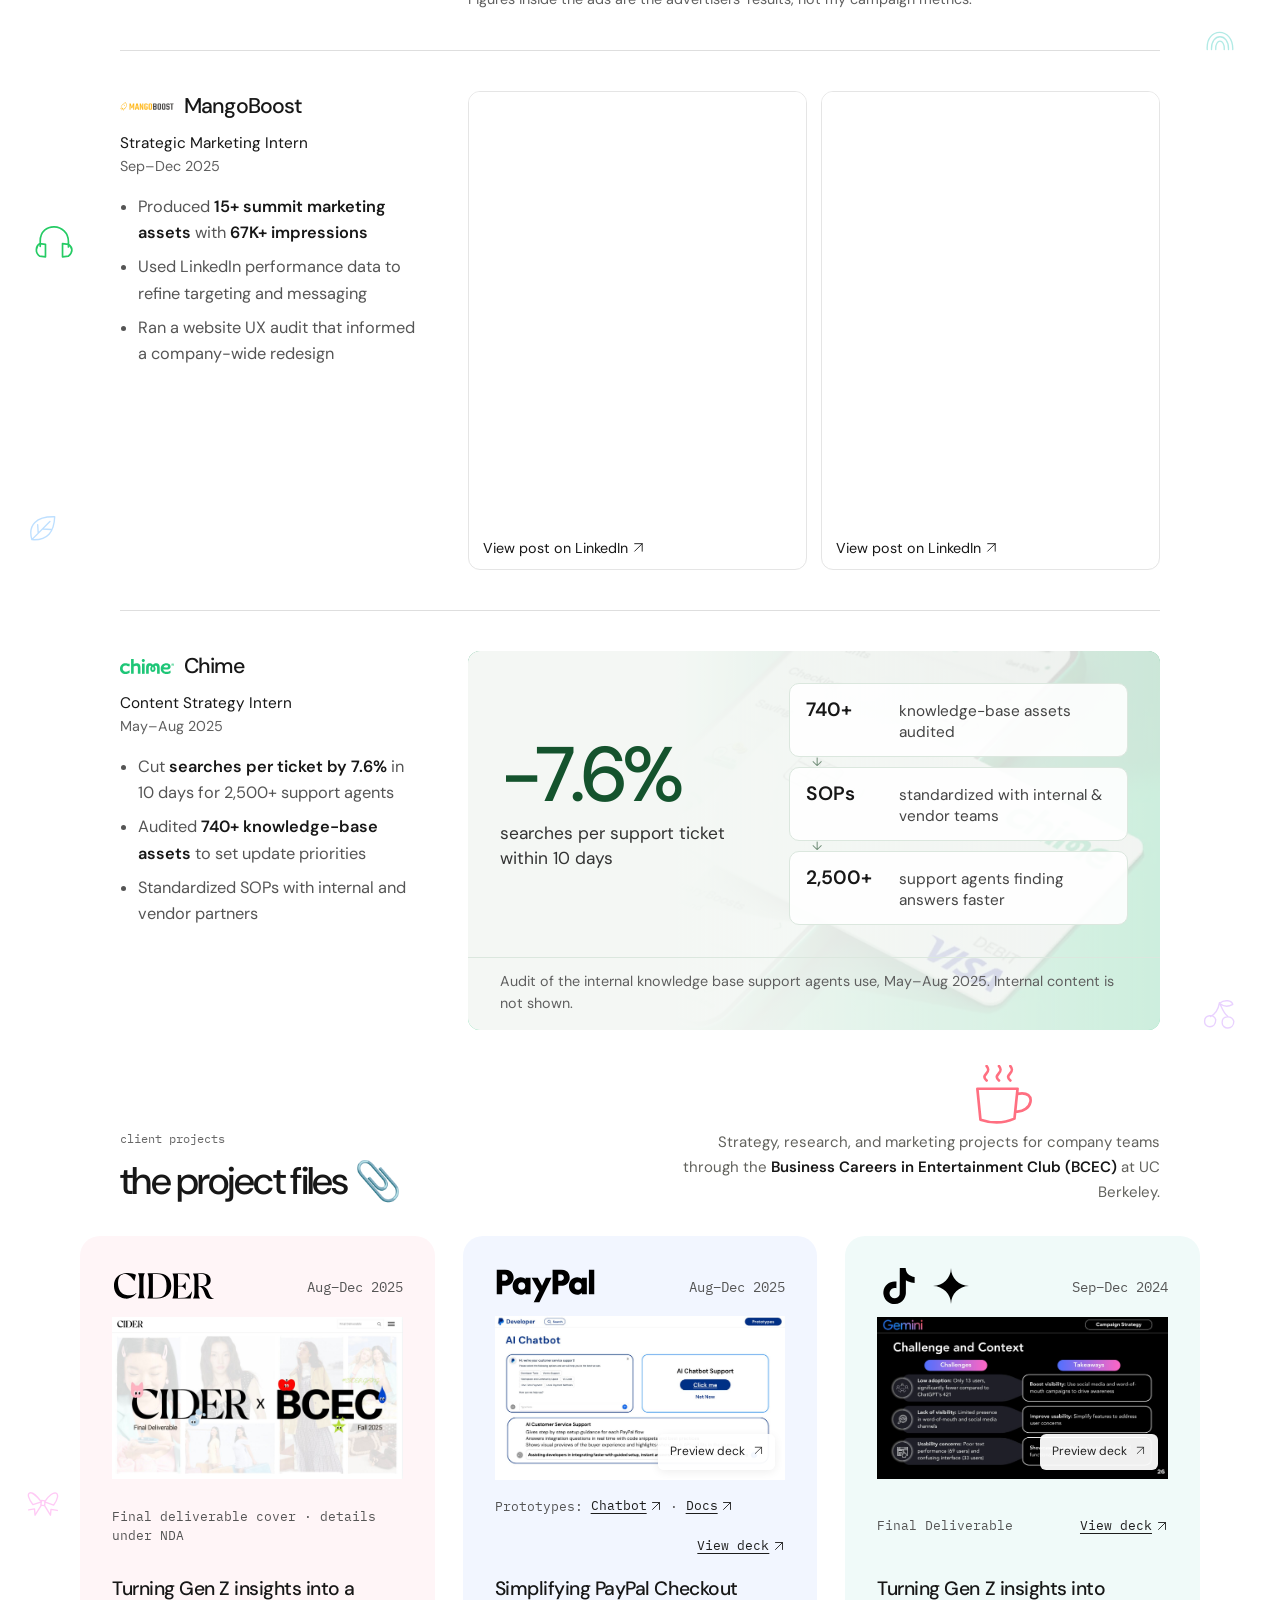
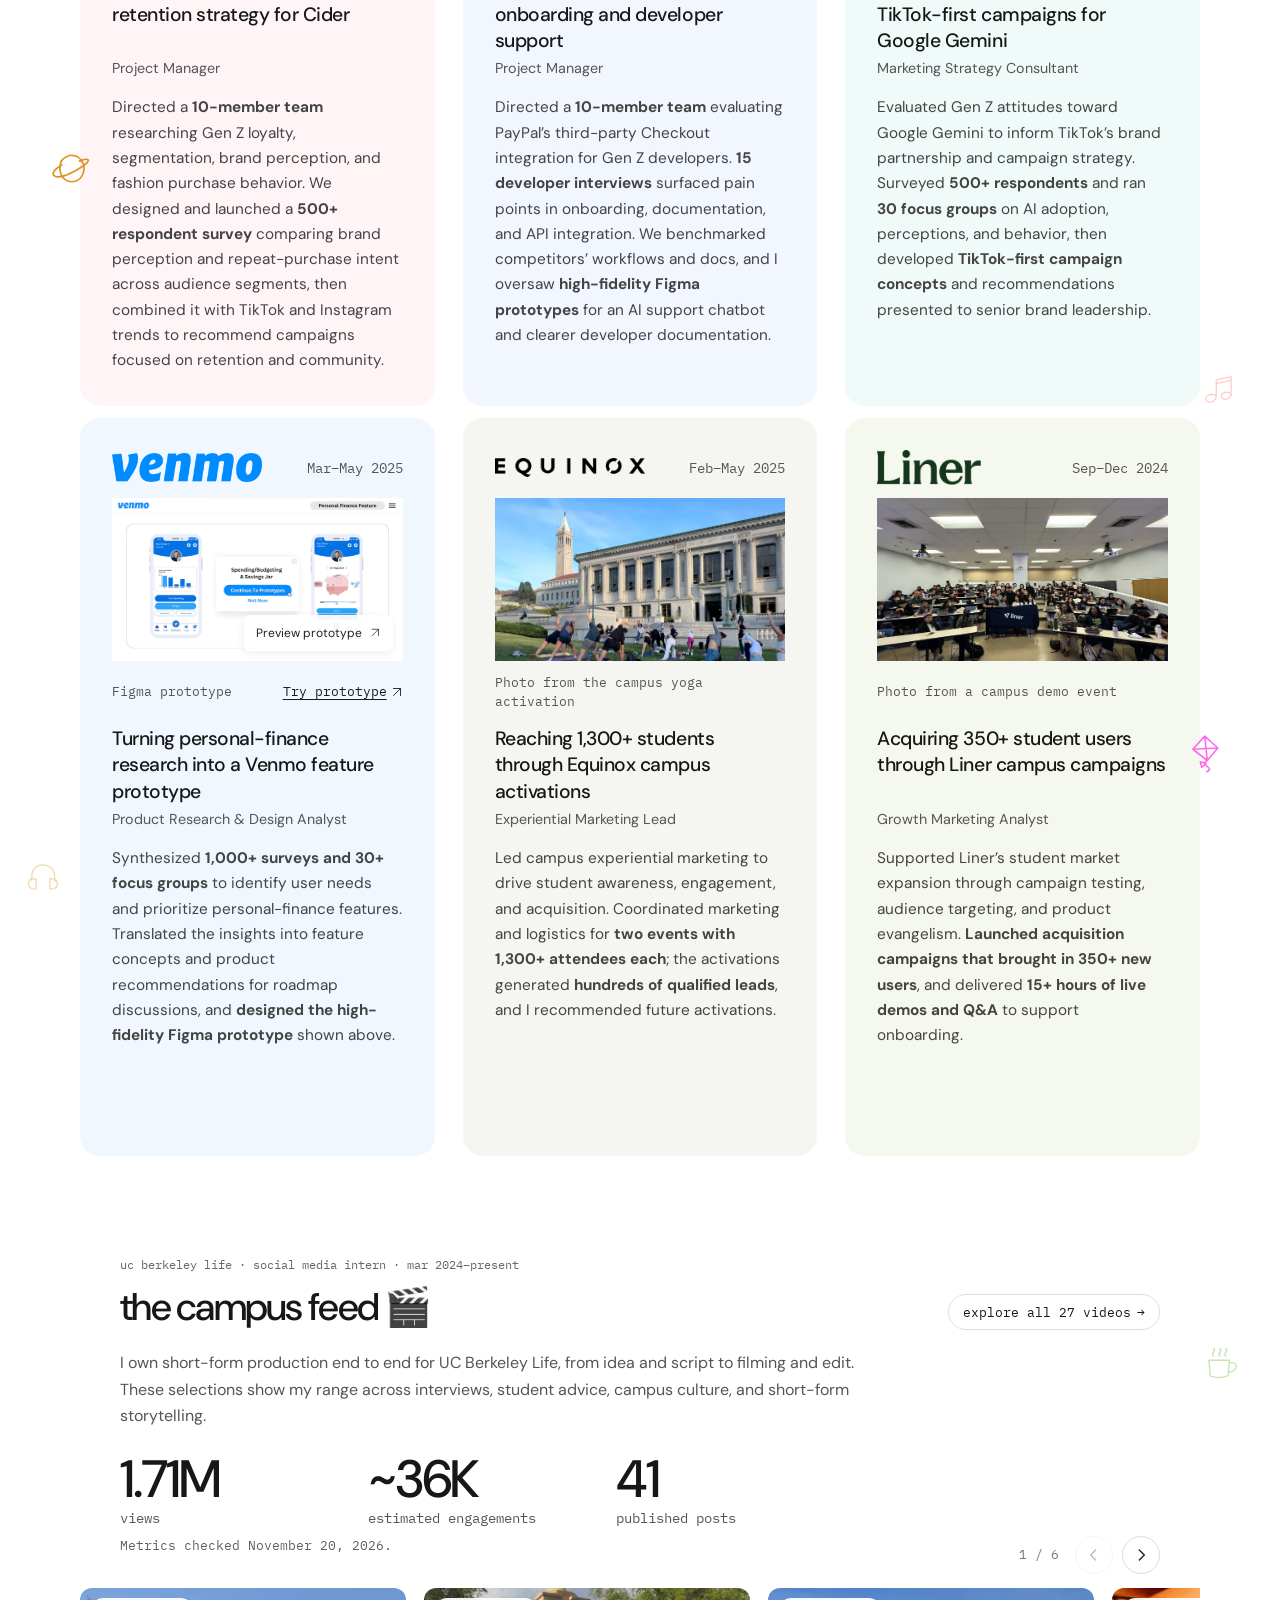
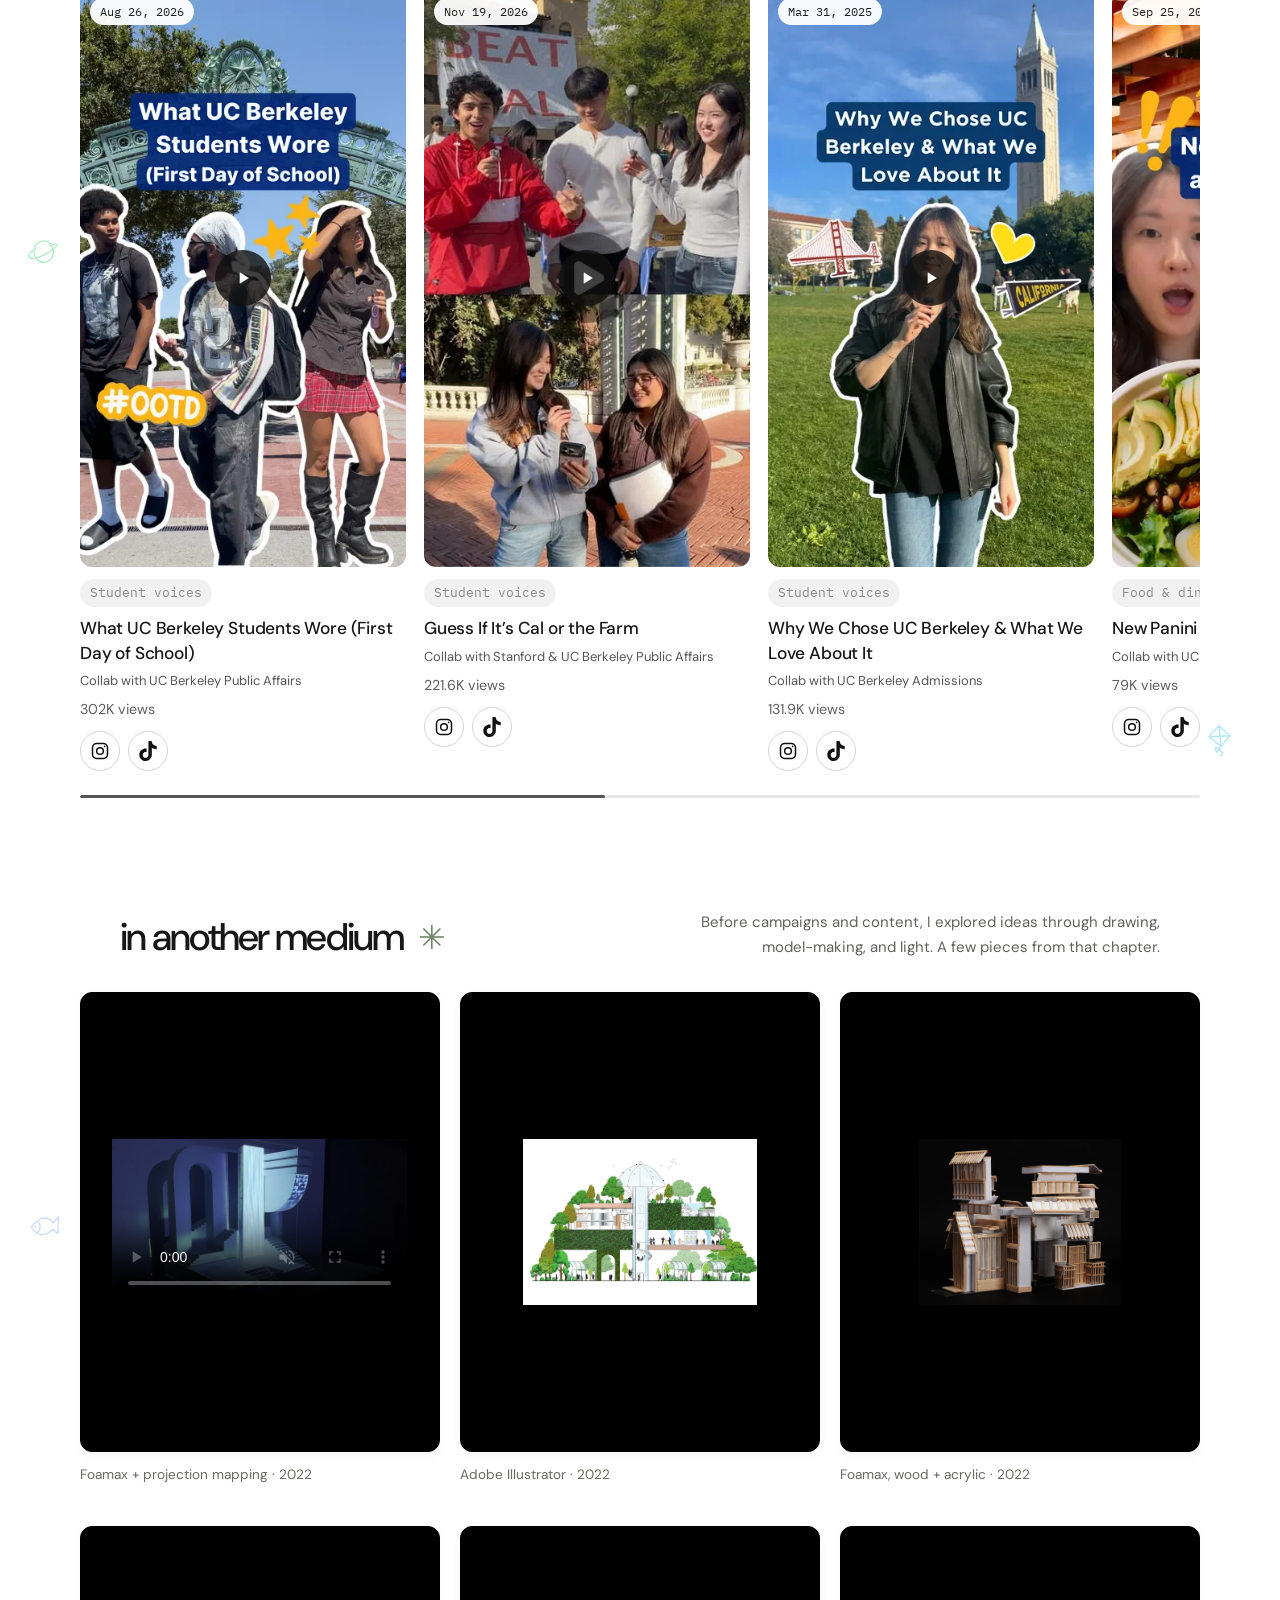
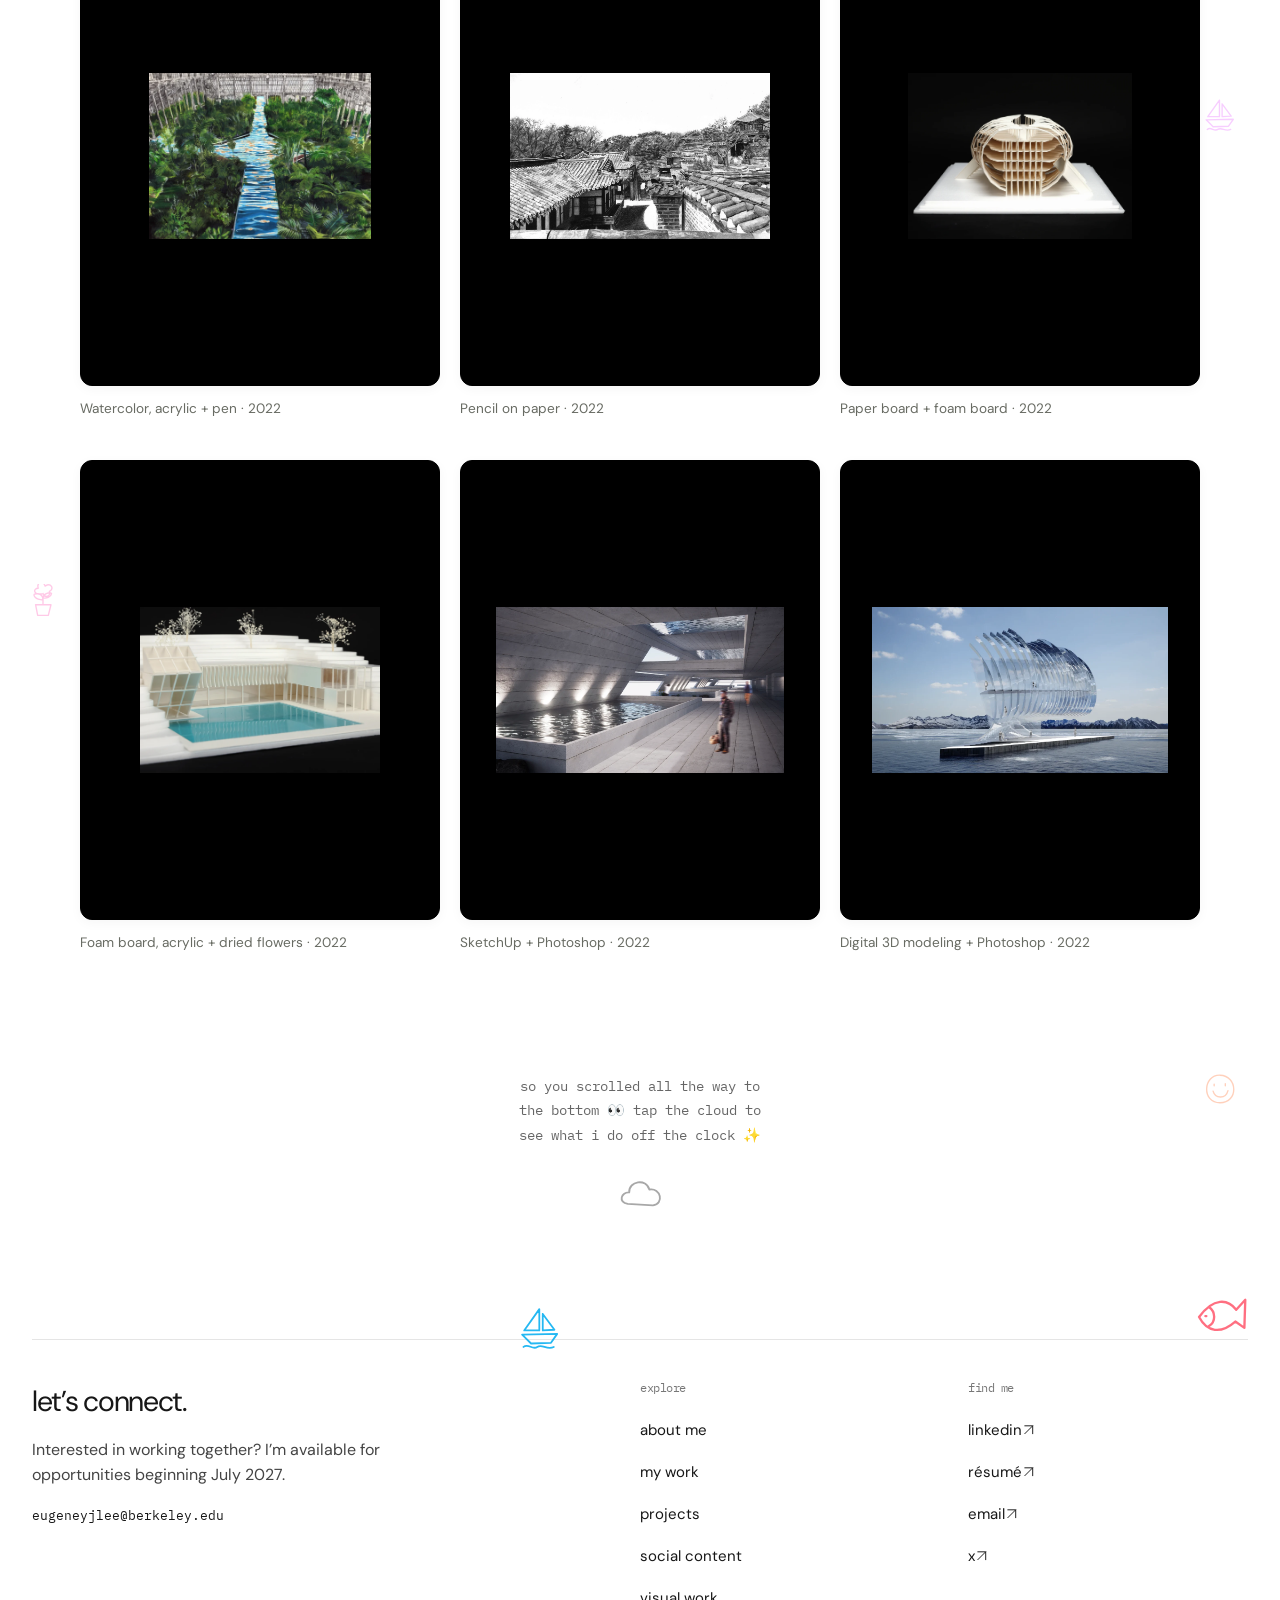
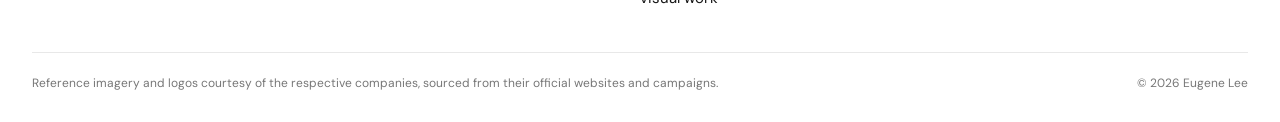
==== commit 391a82e8: "Rename Cal and Stanford video across portfolio pages" ====
--- a/index.html
+++ b/index.html
@@ -103,15 +103,15 @@
 <p class="video-card-credit">Collab with UC Berkeley Public Affairs</p>
 <p class="video-card-meta video-date"><span>302K views</span></p>
 <p class="video-card-links"><a class="video-card-source" href="https://www.instagram.com/reel/DchXm56PNRD/" target="_blank" rel="noopener noreferrer" aria-label="Open What UC Berkeley Students Wore (First Day of School) on Instagram (opens in a new tab)" title="Instagram"><svg viewBox="0 0 24 24" width="20" height="20" fill="none" stroke="currentColor" stroke-width="1.8" aria-hidden="true"><rect x="3" y="3" width="18" height="18" rx="5"/><circle cx="12" cy="12" r="4"/><circle cx="17.5" cy="6.5" r="1" fill="currentColor" stroke="none"/></svg></a> <a class="video-card-source" href="https://www.tiktok.com/@ucberkeley/video/7678507774929571103" target="_blank" rel="noopener noreferrer" aria-label="Open What UC Berkeley Students Wore (First Day of School) on TikTok (opens in a new tab)" title="TikTok"><svg viewBox="0 0 24 24" width="20" height="20" fill="currentColor" aria-hidden="true"><path d="M12.525.02c1.31-.02 2.61-.01 3.91-.02.08 1.53.63 3.09 1.75 4.17 1.12 1.11 2.7 1.62 4.24 1.79v4.03c-1.44-.05-2.89-.35-4.2-.97-.57-.26-1.1-.59-1.62-.93-.01 2.92.01 5.84-.02 8.75-.08 1.4-.54 2.79-1.35 3.94-1.31 1.92-3.58 3.17-5.91 3.21-1.43.08-2.86-.31-4.08-1.03-2.02-1.19-3.44-3.37-3.65-5.71-.02-.5-.03-1-.01-1.49.18-1.9 1.12-3.72 2.58-4.96 1.66-1.44 3.98-2.13 6.15-1.72.02 1.48-.04 2.96-.04 4.44-.99-.32-2.15-.23-3.02.37-.63.41-1.11 1.04-1.36 1.75-.21.51-.15 1.07-.14 1.61.24 1.64 1.82 3.02 3.5 2.87 1.12-.01 2.19-.66 2.77-1.61.19-.33.4-.67.41-1.06.1-1.79.06-3.57.07-5.36.01-4.03-.01-8.05.02-12.07z"/></svg></a></p>
-</div><div class="video-slide video-card" role="group" aria-roledescription="slide" aria-label="2 of 6: Big Game: Berkeley × Stanford" data-category="voices" data-platform="instagram + tiktok" data-date="2026-11-19" data-views="221600" data-engagements="5404">
-<a class="video-poster" href="https://www.instagram.com/reel/Df7yg8oPu4H/" target="_blank" rel="noopener noreferrer" data-embed="https://www.instagram.com/reel/Df7yg8oPu4H/embed/" data-platform="Instagram" aria-label="Preview video: Big Game: Berkeley × Stanford">
+</div><div class="video-slide video-card" role="group" aria-roledescription="slide" aria-label="2 of 6: Guess If It’s Cal or the Farm" data-category="voices" data-platform="instagram + tiktok" data-date="2026-11-19" data-views="221600" data-engagements="5404">
+<a class="video-poster" href="https://www.instagram.com/reel/Df7yg8oPu4H/" target="_blank" rel="noopener noreferrer" data-embed="https://www.instagram.com/reel/Df7yg8oPu4H/embed/" data-platform="Instagram" aria-label="Preview video: Guess If It’s Cal or the Farm">
 <img src="./media/thumbs/berkeley-stanford-big-game.webp" alt="" width="405" height="720" loading="lazy" decoding="async"><span class="poster-play" aria-hidden="true"><svg viewBox="0 0 24 24" width="20" height="20" fill="currentColor"><path d="M8 5v14l11-7z"/></svg></span><time class="poster-date" datetime="2026-11-19">Nov 19, 2026</time>
 </a>
 <p class="video-tag">Student voices</p>
-<h3 class="video-title video-card-title">Big Game: Berkeley × Stanford</h3>
+<h3 class="video-title video-card-title">Guess If It’s Cal or the Farm</h3>
 <p class="video-card-credit">Collab with Stanford &amp; UC Berkeley Public Affairs</p>
 <p class="video-card-meta video-date"><span>221.6K views</span></p>
-<p class="video-card-links"><a class="video-card-source" href="https://www.instagram.com/reel/Df7yg8oPu4H/" target="_blank" rel="noopener noreferrer" aria-label="Open Big Game: Berkeley × Stanford on Instagram (opens in a new tab)" title="Instagram"><svg viewBox="0 0 24 24" width="20" height="20" fill="none" stroke="currentColor" stroke-width="1.8" aria-hidden="true"><rect x="3" y="3" width="18" height="18" rx="5"/><circle cx="12" cy="12" r="4"/><circle cx="17.5" cy="6.5" r="1" fill="currentColor" stroke="none"/></svg></a> <a class="video-card-source" href="https://www.tiktok.com/@stanford/video/7709971167188241694" target="_blank" rel="noopener noreferrer" aria-label="Open Big Game: Berkeley × Stanford on TikTok (opens in a new tab)" title="TikTok"><svg viewBox="0 0 24 24" width="20" height="20" fill="currentColor" aria-hidden="true"><path d="M12.525.02c1.31-.02 2.61-.01 3.91-.02.08 1.53.63 3.09 1.75 4.17 1.12 1.11 2.7 1.62 4.24 1.79v4.03c-1.44-.05-2.89-.35-4.2-.97-.57-.26-1.1-.59-1.62-.93-.01 2.92.01 5.84-.02 8.75-.08 1.4-.54 2.79-1.35 3.94-1.31 1.92-3.58 3.17-5.91 3.21-1.43.08-2.86-.31-4.08-1.03-2.02-1.19-3.44-3.37-3.65-5.71-.02-.5-.03-1-.01-1.49.18-1.9 1.12-3.72 2.58-4.96 1.66-1.44 3.98-2.13 6.15-1.72.02 1.48-.04 2.96-.04 4.44-.99-.32-2.15-.23-3.02.37-.63.41-1.11 1.04-1.36 1.75-.21.51-.15 1.07-.14 1.61.24 1.64 1.82 3.02 3.5 2.87 1.12-.01 2.19-.66 2.77-1.61.19-.33.4-.67.41-1.06.1-1.79.06-3.57.07-5.36.01-4.03-.01-8.05.02-12.07z"/></svg></a></p>
+<p class="video-card-links"><a class="video-card-source" href="https://www.instagram.com/reel/Df7yg8oPu4H/" target="_blank" rel="noopener noreferrer" aria-label="Open Guess If It’s Cal or the Farm on Instagram (opens in a new tab)" title="Instagram"><svg viewBox="0 0 24 24" width="20" height="20" fill="none" stroke="currentColor" stroke-width="1.8" aria-hidden="true"><rect x="3" y="3" width="18" height="18" rx="5"/><circle cx="12" cy="12" r="4"/><circle cx="17.5" cy="6.5" r="1" fill="currentColor" stroke="none"/></svg></a> <a class="video-card-source" href="https://www.tiktok.com/@stanford/video/7709971167188241694" target="_blank" rel="noopener noreferrer" aria-label="Open Guess If It’s Cal or the Farm on TikTok (opens in a new tab)" title="TikTok"><svg viewBox="0 0 24 24" width="20" height="20" fill="currentColor" aria-hidden="true"><path d="M12.525.02c1.31-.02 2.61-.01 3.91-.02.08 1.53.63 3.09 1.75 4.17 1.12 1.11 2.7 1.62 4.24 1.79v4.03c-1.44-.05-2.89-.35-4.2-.97-.57-.26-1.1-.59-1.62-.93-.01 2.92.01 5.84-.02 8.75-.08 1.4-.54 2.79-1.35 3.94-1.31 1.92-3.58 3.17-5.91 3.21-1.43.08-2.86-.31-4.08-1.03-2.02-1.19-3.44-3.37-3.65-5.71-.02-.5-.03-1-.01-1.49.18-1.9 1.12-3.72 2.58-4.96 1.66-1.44 3.98-2.13 6.15-1.72.02 1.48-.04 2.96-.04 4.44-.99-.32-2.15-.23-3.02.37-.63.41-1.11 1.04-1.36 1.75-.21.51-.15 1.07-.14 1.61.24 1.64 1.82 3.02 3.5 2.87 1.12-.01 2.19-.66 2.77-1.61.19-.33.4-.67.41-1.06.1-1.79.06-3.57.07-5.36.01-4.03-.01-8.05.02-12.07z"/></svg></a></p>
 </div><div class="video-slide video-card" role="group" aria-roledescription="slide" aria-label="3 of 6: Why We Chose UC Berkeley &amp; What We Love About It" data-category="voices" data-platform="instagram + tiktok" data-date="2025-03-31T19:00:14.000Z" data-views="131890" data-engagements="2289">
 <a class="video-poster" href="https://www.instagram.com/reel/DH32-wOvyjE/" target="_blank" rel="noopener noreferrer" data-embed="https://www.instagram.com/reel/DH32-wOvyjE/embed/" data-platform="Instagram" aria-label="Preview video: Why We Chose UC Berkeley &amp; What We Love About It">
 <img src="./media/thumbs/berkeley-why.webp" alt="" width="405" height="720" loading="lazy" decoding="async"><span class="poster-play" aria-hidden="true"><svg viewBox="0 0 24 24" width="20" height="20" fill="currentColor"><path d="M8 5v14l11-7z"/></svg></span><time class="poster-date" datetime="2025-03-31T19:00:14.000Z">Mar 31, 2025</time>
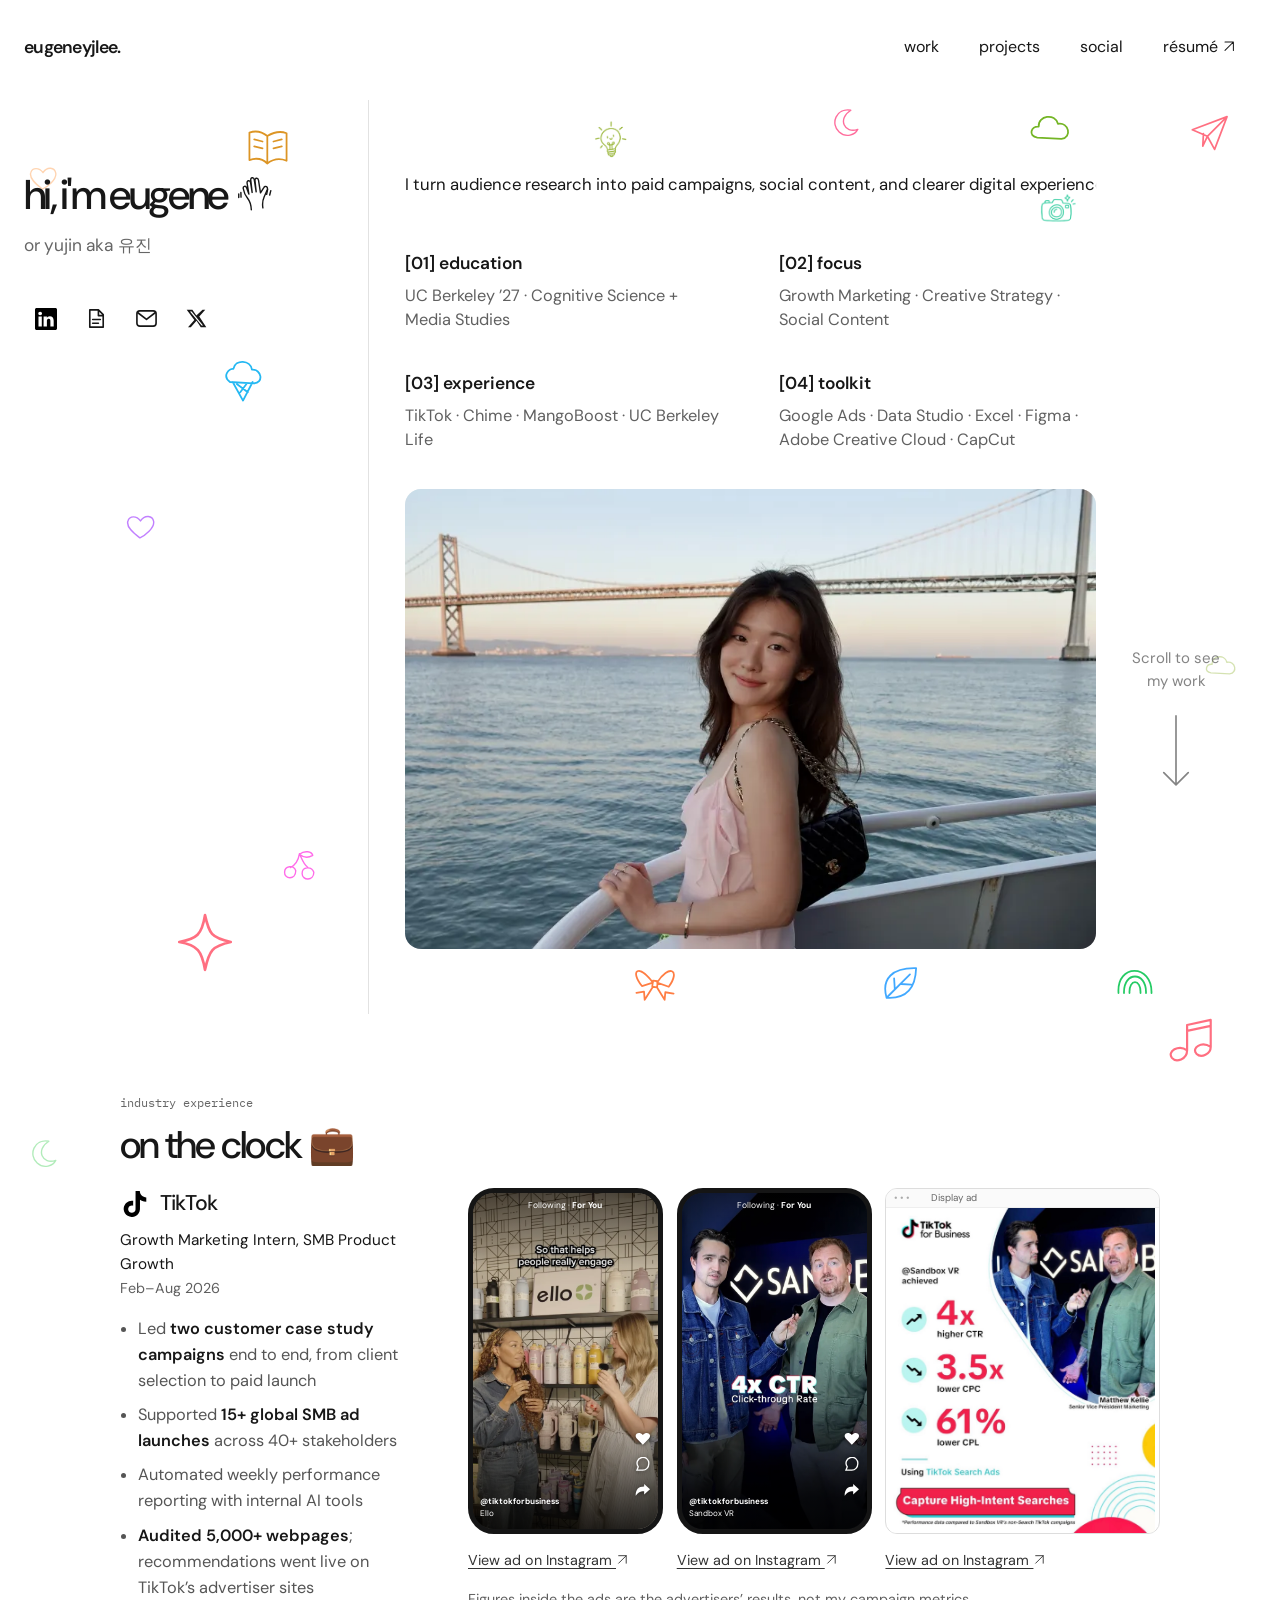
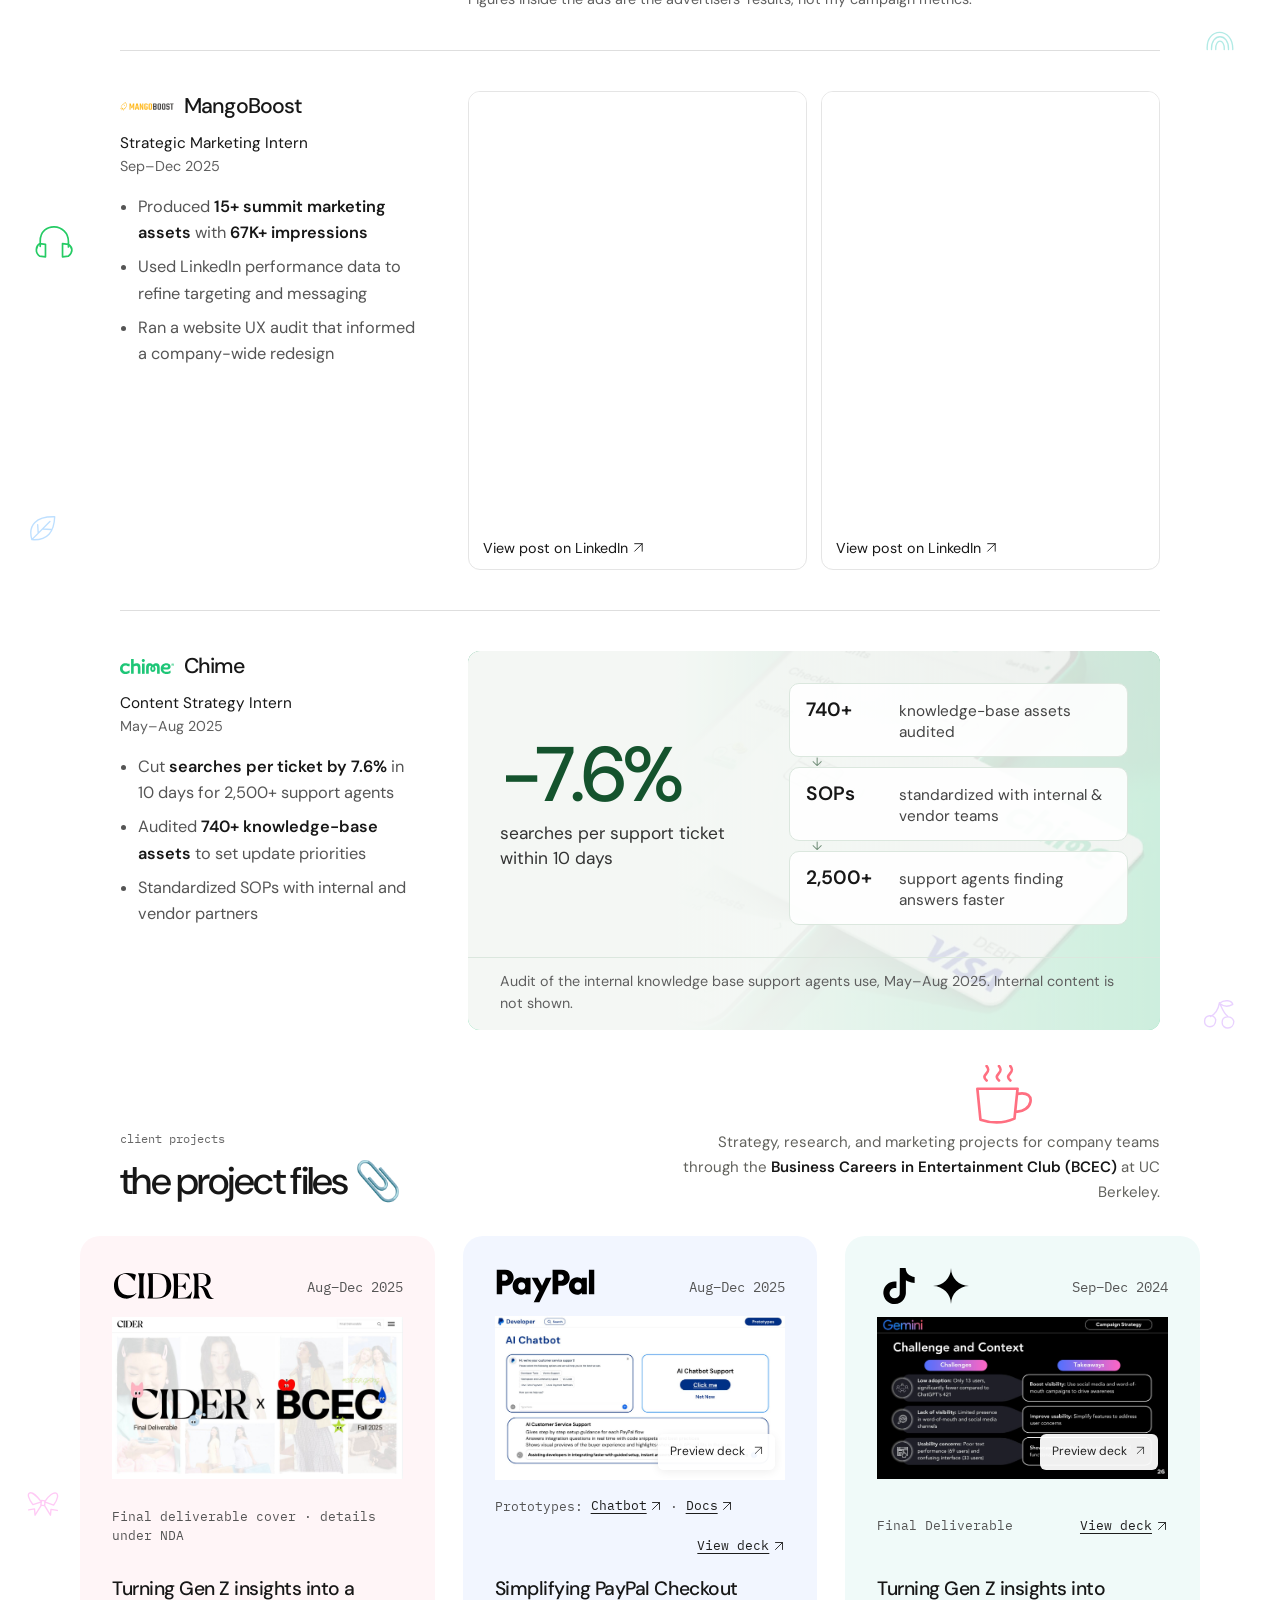
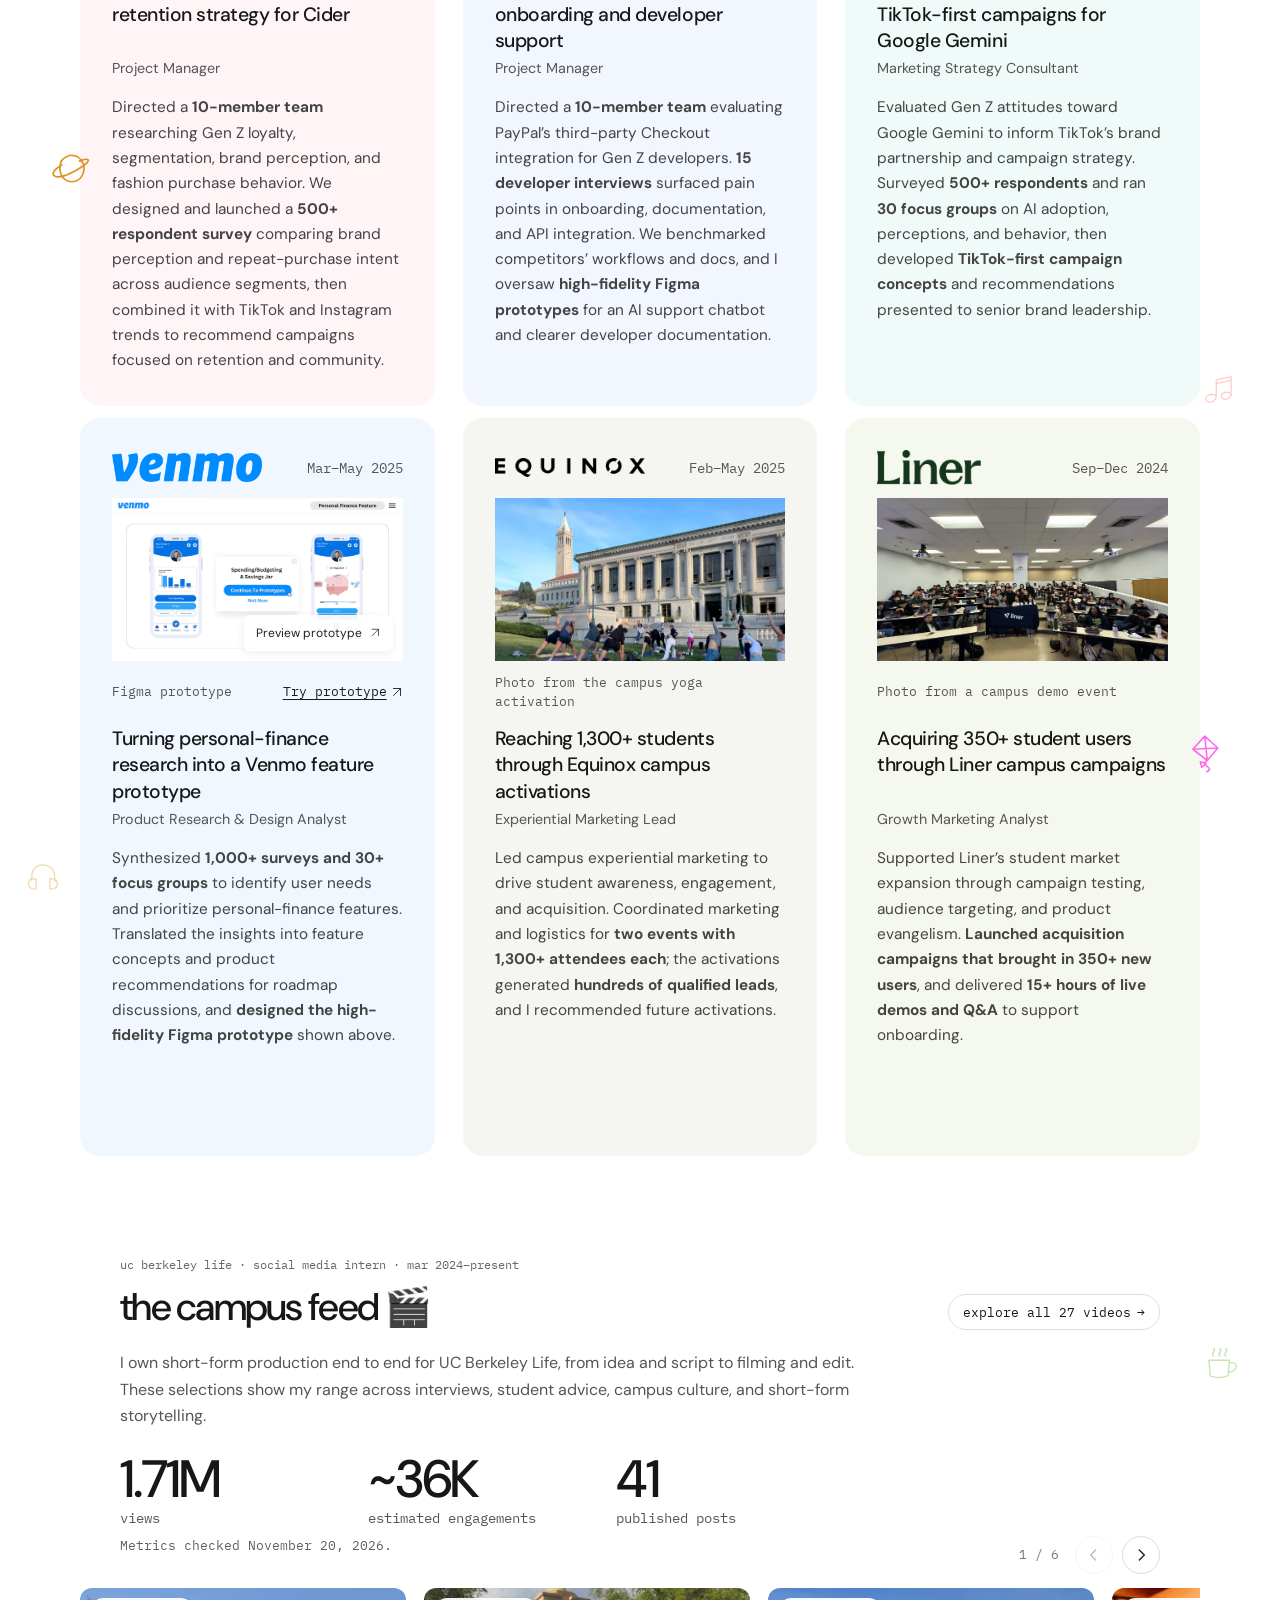
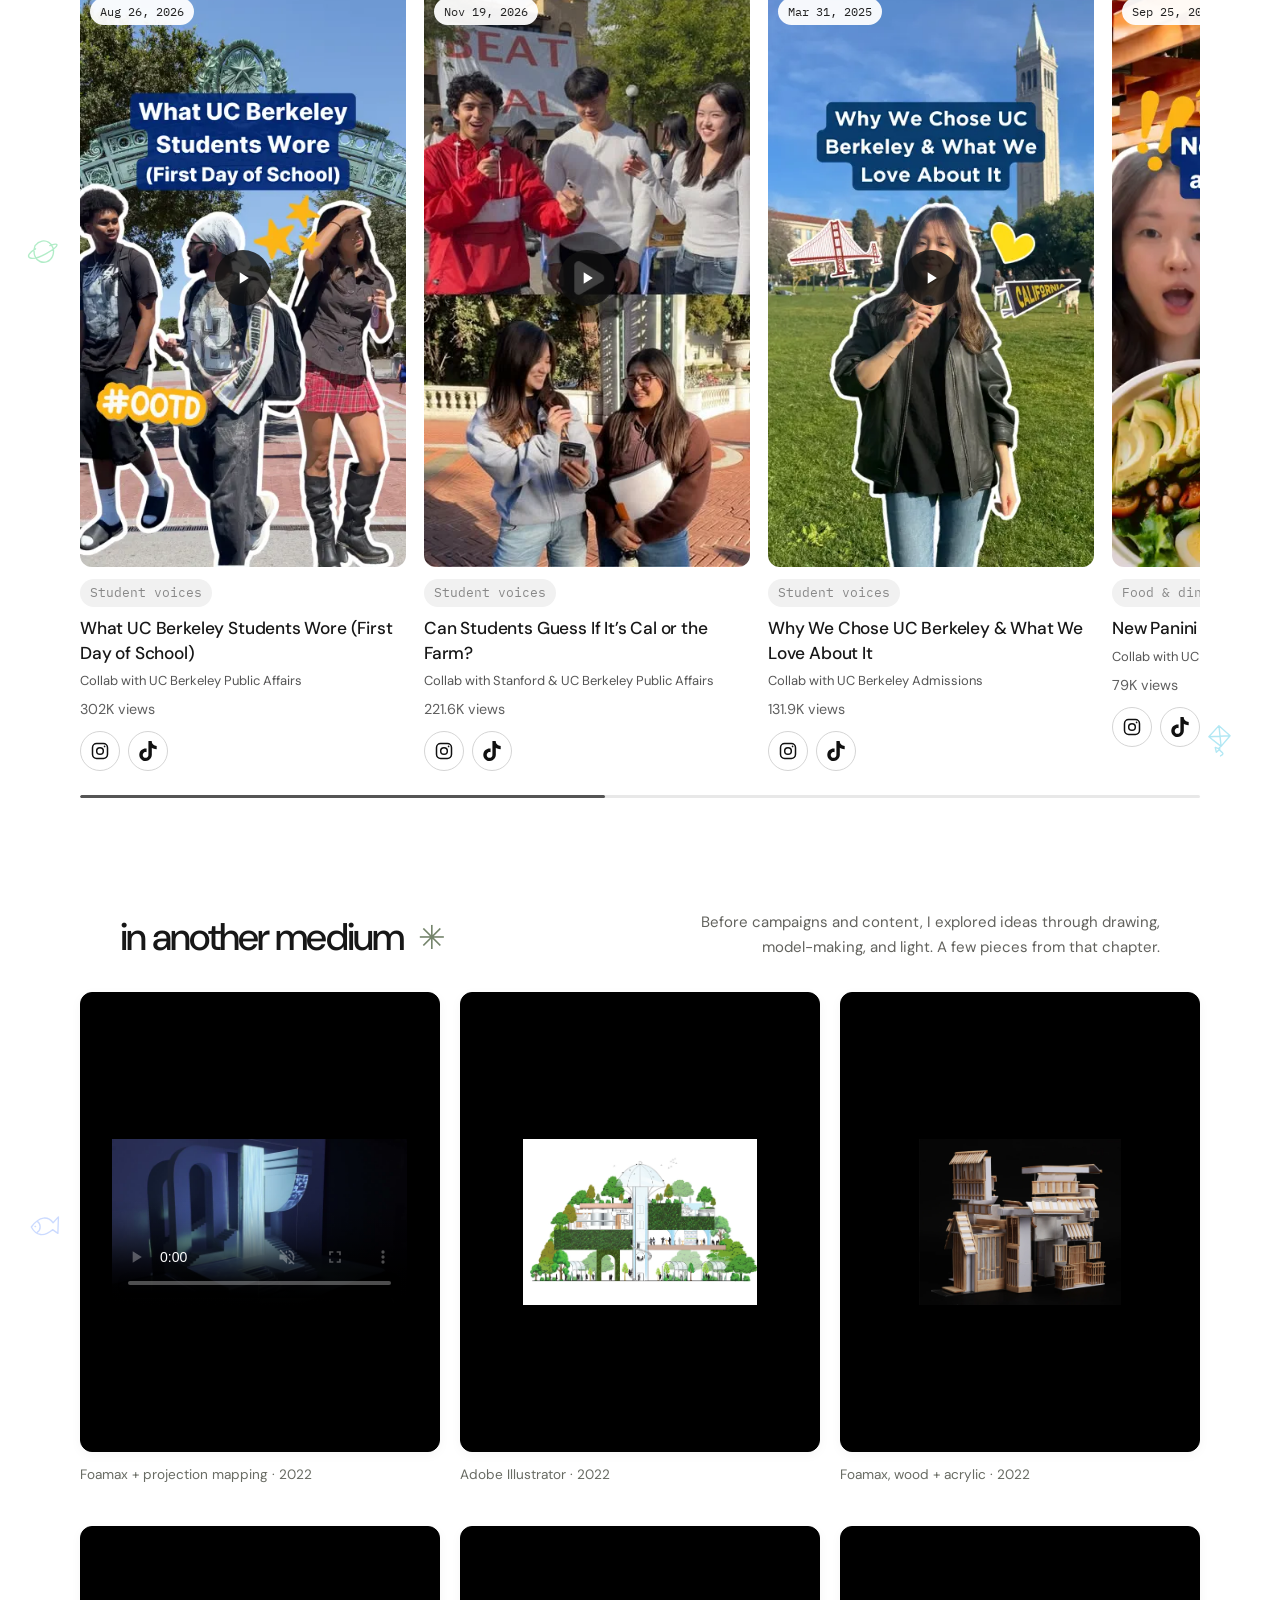
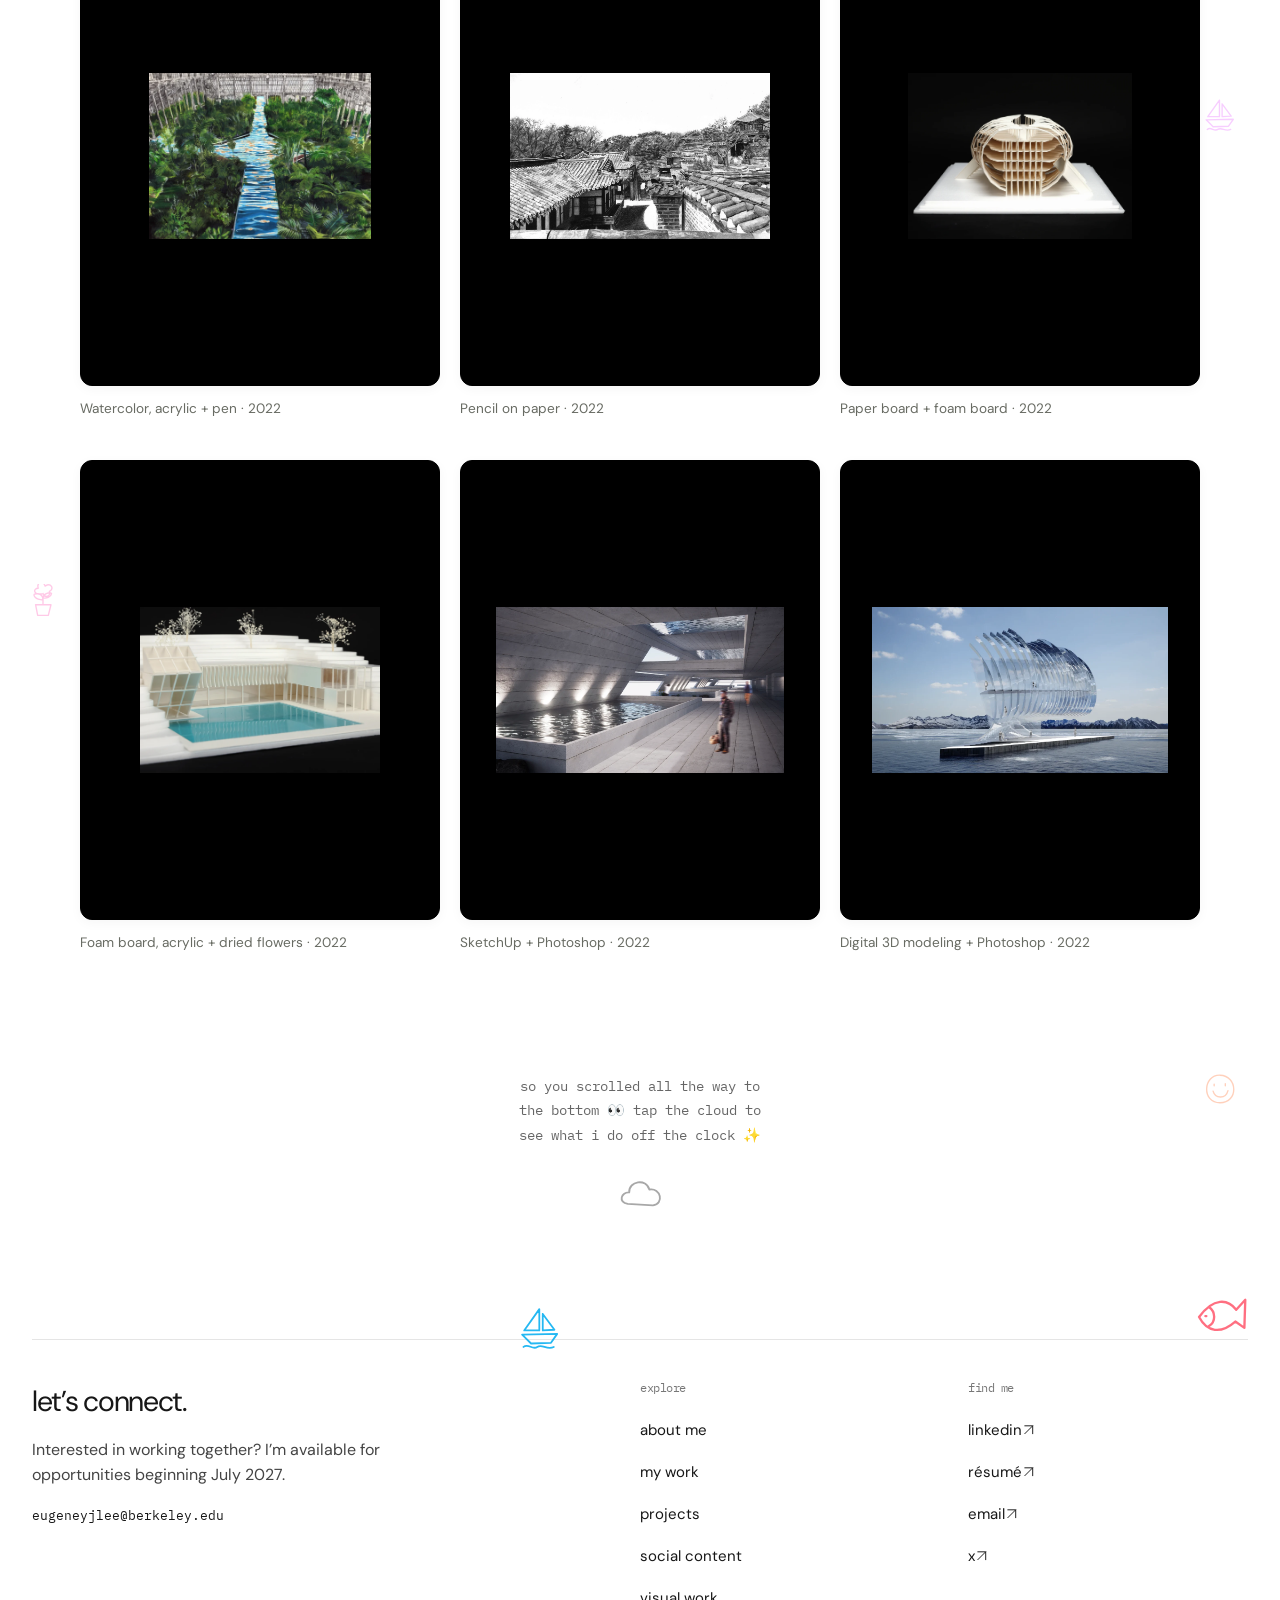
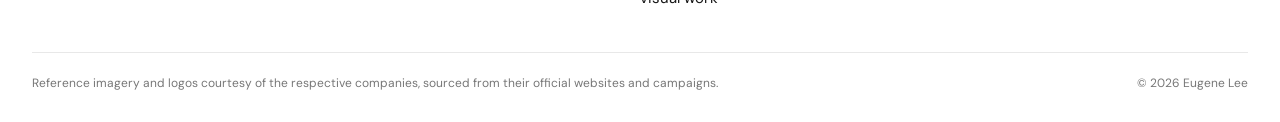
==== commit e09a5d9b: "Update Cal or Farm video title to a question" ====
--- a/index.html
+++ b/index.html
@@ -103,15 +103,15 @@
 <p class="video-card-credit">Collab with UC Berkeley Public Affairs</p>
 <p class="video-card-meta video-date"><span>302K views</span></p>
 <p class="video-card-links"><a class="video-card-source" href="https://www.instagram.com/reel/DchXm56PNRD/" target="_blank" rel="noopener noreferrer" aria-label="Open What UC Berkeley Students Wore (First Day of School) on Instagram (opens in a new tab)" title="Instagram"><svg viewBox="0 0 24 24" width="20" height="20" fill="none" stroke="currentColor" stroke-width="1.8" aria-hidden="true"><rect x="3" y="3" width="18" height="18" rx="5"/><circle cx="12" cy="12" r="4"/><circle cx="17.5" cy="6.5" r="1" fill="currentColor" stroke="none"/></svg></a> <a class="video-card-source" href="https://www.tiktok.com/@ucberkeley/video/7678507774929571103" target="_blank" rel="noopener noreferrer" aria-label="Open What UC Berkeley Students Wore (First Day of School) on TikTok (opens in a new tab)" title="TikTok"><svg viewBox="0 0 24 24" width="20" height="20" fill="currentColor" aria-hidden="true"><path d="M12.525.02c1.31-.02 2.61-.01 3.91-.02.08 1.53.63 3.09 1.75 4.17 1.12 1.11 2.7 1.62 4.24 1.79v4.03c-1.44-.05-2.89-.35-4.2-.97-.57-.26-1.1-.59-1.62-.93-.01 2.92.01 5.84-.02 8.75-.08 1.4-.54 2.79-1.35 3.94-1.31 1.92-3.58 3.17-5.91 3.21-1.43.08-2.86-.31-4.08-1.03-2.02-1.19-3.44-3.37-3.65-5.71-.02-.5-.03-1-.01-1.49.18-1.9 1.12-3.72 2.58-4.96 1.66-1.44 3.98-2.13 6.15-1.72.02 1.48-.04 2.96-.04 4.44-.99-.32-2.15-.23-3.02.37-.63.41-1.11 1.04-1.36 1.75-.21.51-.15 1.07-.14 1.61.24 1.64 1.82 3.02 3.5 2.87 1.12-.01 2.19-.66 2.77-1.61.19-.33.4-.67.41-1.06.1-1.79.06-3.57.07-5.36.01-4.03-.01-8.05.02-12.07z"/></svg></a></p>
-</div><div class="video-slide video-card" role="group" aria-roledescription="slide" aria-label="2 of 6: Guess If It’s Cal or the Farm" data-category="voices" data-platform="instagram + tiktok" data-date="2026-11-19" data-views="221600" data-engagements="5404">
-<a class="video-poster" href="https://www.instagram.com/reel/Df7yg8oPu4H/" target="_blank" rel="noopener noreferrer" data-embed="https://www.instagram.com/reel/Df7yg8oPu4H/embed/" data-platform="Instagram" aria-label="Preview video: Guess If It’s Cal or the Farm">
+</div><div class="video-slide video-card" role="group" aria-roledescription="slide" aria-label="2 of 6: Can Students Guess If It’s Cal or the Farm?" data-category="voices" data-platform="instagram + tiktok" data-date="2026-11-19" data-views="221600" data-engagements="5404">
+<a class="video-poster" href="https://www.instagram.com/reel/Df7yg8oPu4H/" target="_blank" rel="noopener noreferrer" data-embed="https://www.instagram.com/reel/Df7yg8oPu4H/embed/" data-platform="Instagram" aria-label="Preview video: Can Students Guess If It’s Cal or the Farm?">
 <img src="./media/thumbs/berkeley-stanford-big-game.webp" alt="" width="405" height="720" loading="lazy" decoding="async"><span class="poster-play" aria-hidden="true"><svg viewBox="0 0 24 24" width="20" height="20" fill="currentColor"><path d="M8 5v14l11-7z"/></svg></span><time class="poster-date" datetime="2026-11-19">Nov 19, 2026</time>
 </a>
 <p class="video-tag">Student voices</p>
-<h3 class="video-title video-card-title">Guess If It’s Cal or the Farm</h3>
+<h3 class="video-title video-card-title">Can Students Guess If It’s Cal or the Farm?</h3>
 <p class="video-card-credit">Collab with Stanford &amp; UC Berkeley Public Affairs</p>
 <p class="video-card-meta video-date"><span>221.6K views</span></p>
-<p class="video-card-links"><a class="video-card-source" href="https://www.instagram.com/reel/Df7yg8oPu4H/" target="_blank" rel="noopener noreferrer" aria-label="Open Guess If It’s Cal or the Farm on Instagram (opens in a new tab)" title="Instagram"><svg viewBox="0 0 24 24" width="20" height="20" fill="none" stroke="currentColor" stroke-width="1.8" aria-hidden="true"><rect x="3" y="3" width="18" height="18" rx="5"/><circle cx="12" cy="12" r="4"/><circle cx="17.5" cy="6.5" r="1" fill="currentColor" stroke="none"/></svg></a> <a class="video-card-source" href="https://www.tiktok.com/@stanford/video/7709971167188241694" target="_blank" rel="noopener noreferrer" aria-label="Open Guess If It’s Cal or the Farm on TikTok (opens in a new tab)" title="TikTok"><svg viewBox="0 0 24 24" width="20" height="20" fill="currentColor" aria-hidden="true"><path d="M12.525.02c1.31-.02 2.61-.01 3.91-.02.08 1.53.63 3.09 1.75 4.17 1.12 1.11 2.7 1.62 4.24 1.79v4.03c-1.44-.05-2.89-.35-4.2-.97-.57-.26-1.1-.59-1.62-.93-.01 2.92.01 5.84-.02 8.75-.08 1.4-.54 2.79-1.35 3.94-1.31 1.92-3.58 3.17-5.91 3.21-1.43.08-2.86-.31-4.08-1.03-2.02-1.19-3.44-3.37-3.65-5.71-.02-.5-.03-1-.01-1.49.18-1.9 1.12-3.72 2.58-4.96 1.66-1.44 3.98-2.13 6.15-1.72.02 1.48-.04 2.96-.04 4.44-.99-.32-2.15-.23-3.02.37-.63.41-1.11 1.04-1.36 1.75-.21.51-.15 1.07-.14 1.61.24 1.64 1.82 3.02 3.5 2.87 1.12-.01 2.19-.66 2.77-1.61.19-.33.4-.67.41-1.06.1-1.79.06-3.57.07-5.36.01-4.03-.01-8.05.02-12.07z"/></svg></a></p>
+<p class="video-card-links"><a class="video-card-source" href="https://www.instagram.com/reel/Df7yg8oPu4H/" target="_blank" rel="noopener noreferrer" aria-label="Open Can Students Guess If It’s Cal or the Farm? on Instagram (opens in a new tab)" title="Instagram"><svg viewBox="0 0 24 24" width="20" height="20" fill="none" stroke="currentColor" stroke-width="1.8" aria-hidden="true"><rect x="3" y="3" width="18" height="18" rx="5"/><circle cx="12" cy="12" r="4"/><circle cx="17.5" cy="6.5" r="1" fill="currentColor" stroke="none"/></svg></a> <a class="video-card-source" href="https://www.tiktok.com/@stanford/video/7709971167188241694" target="_blank" rel="noopener noreferrer" aria-label="Open Can Students Guess If It’s Cal or the Farm? on TikTok (opens in a new tab)" title="TikTok"><svg viewBox="0 0 24 24" width="20" height="20" fill="currentColor" aria-hidden="true"><path d="M12.525.02c1.31-.02 2.61-.01 3.91-.02.08 1.53.63 3.09 1.75 4.17 1.12 1.11 2.7 1.62 4.24 1.79v4.03c-1.44-.05-2.89-.35-4.2-.97-.57-.26-1.1-.59-1.62-.93-.01 2.92.01 5.84-.02 8.75-.08 1.4-.54 2.79-1.35 3.94-1.31 1.92-3.58 3.17-5.91 3.21-1.43.08-2.86-.31-4.08-1.03-2.02-1.19-3.44-3.37-3.65-5.71-.02-.5-.03-1-.01-1.49.18-1.9 1.12-3.72 2.58-4.96 1.66-1.44 3.98-2.13 6.15-1.72.02 1.48-.04 2.96-.04 4.44-.99-.32-2.15-.23-3.02.37-.63.41-1.11 1.04-1.36 1.75-.21.51-.15 1.07-.14 1.61.24 1.64 1.82 3.02 3.5 2.87 1.12-.01 2.19-.66 2.77-1.61.19-.33.4-.67.41-1.06.1-1.79.06-3.57.07-5.36.01-4.03-.01-8.05.02-12.07z"/></svg></a></p>
 </div><div class="video-slide video-card" role="group" aria-roledescription="slide" aria-label="3 of 6: Why We Chose UC Berkeley &amp; What We Love About It" data-category="voices" data-platform="instagram + tiktok" data-date="2025-03-31T19:00:14.000Z" data-views="131890" data-engagements="2289">
 <a class="video-poster" href="https://www.instagram.com/reel/DH32-wOvyjE/" target="_blank" rel="noopener noreferrer" data-embed="https://www.instagram.com/reel/DH32-wOvyjE/embed/" data-platform="Instagram" aria-label="Preview video: Why We Chose UC Berkeley &amp; What We Love About It">
 <img src="./media/thumbs/berkeley-why.webp" alt="" width="405" height="720" loading="lazy" decoding="async"><span class="poster-play" aria-hidden="true"><svg viewBox="0 0 24 24" width="20" height="20" fill="currentColor"><path d="M8 5v14l11-7z"/></svg></span><time class="poster-date" datetime="2025-03-31T19:00:14.000Z">Mar 31, 2025</time>
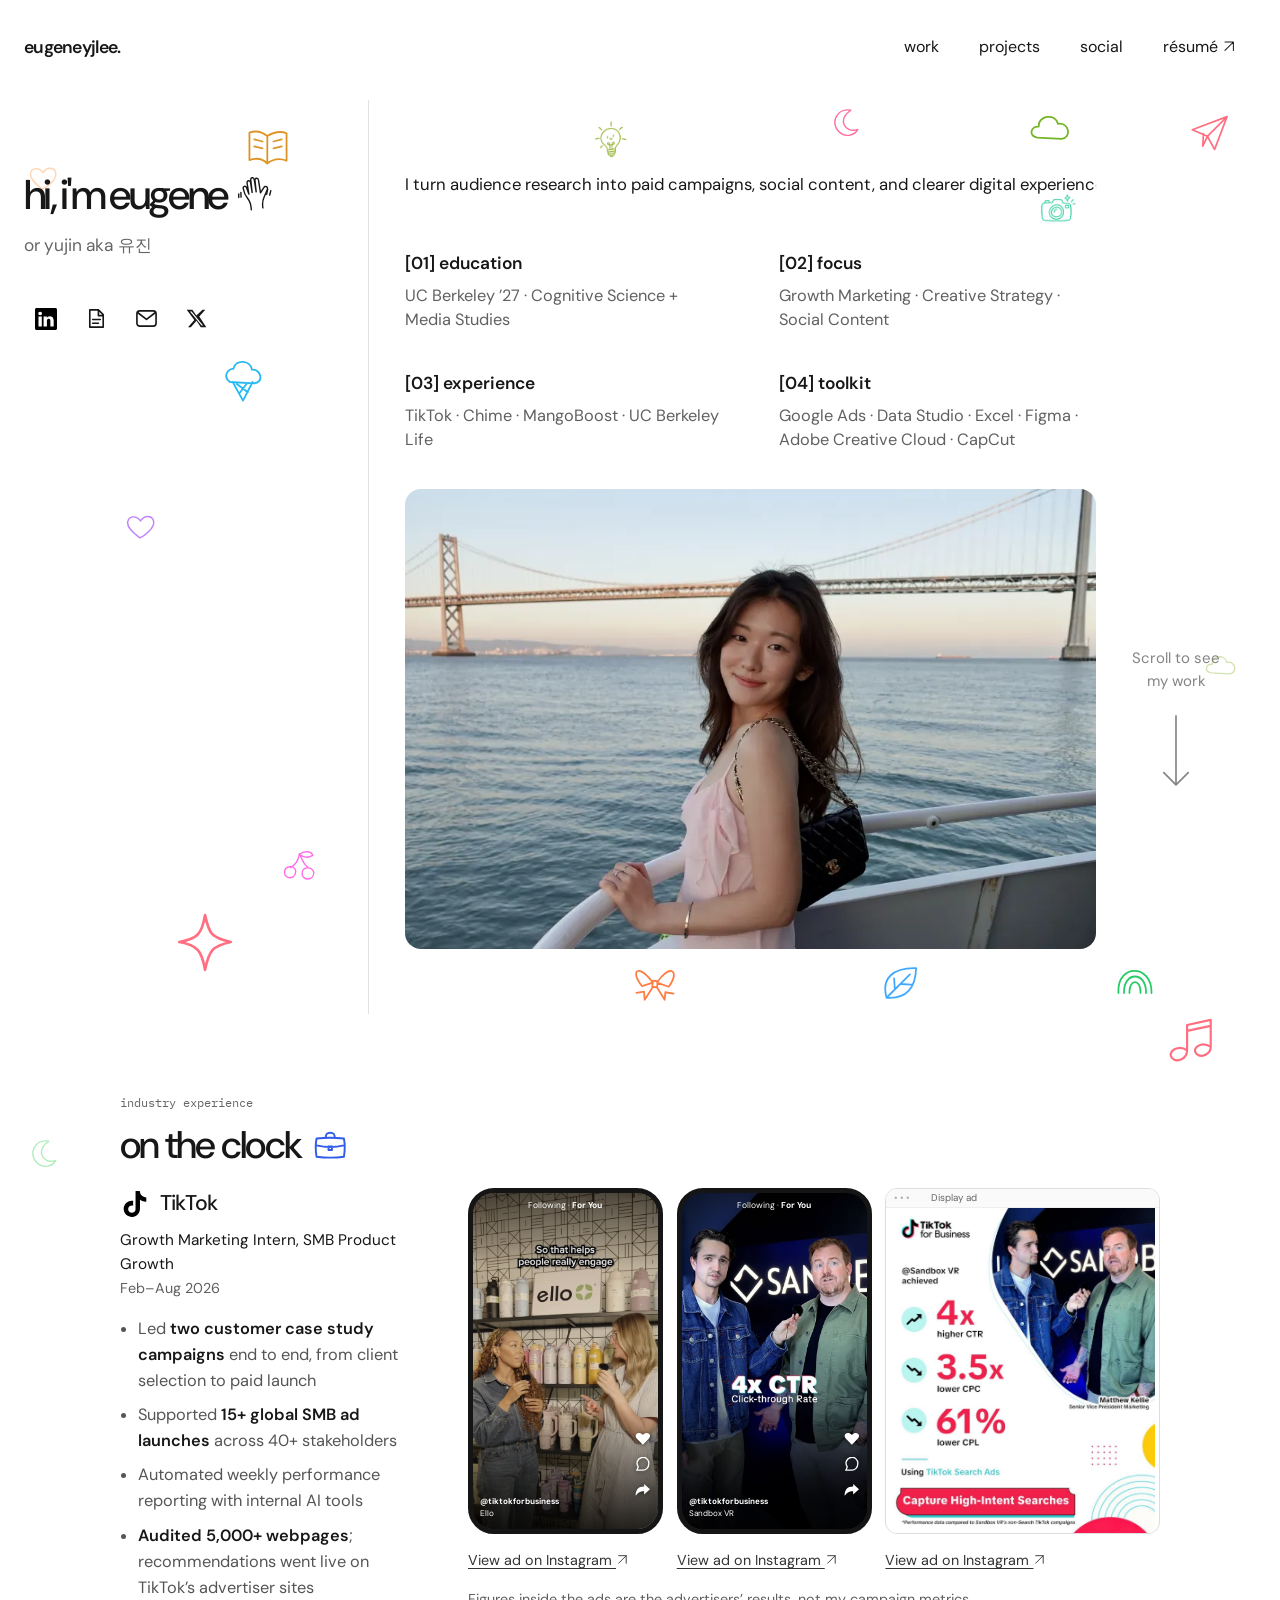
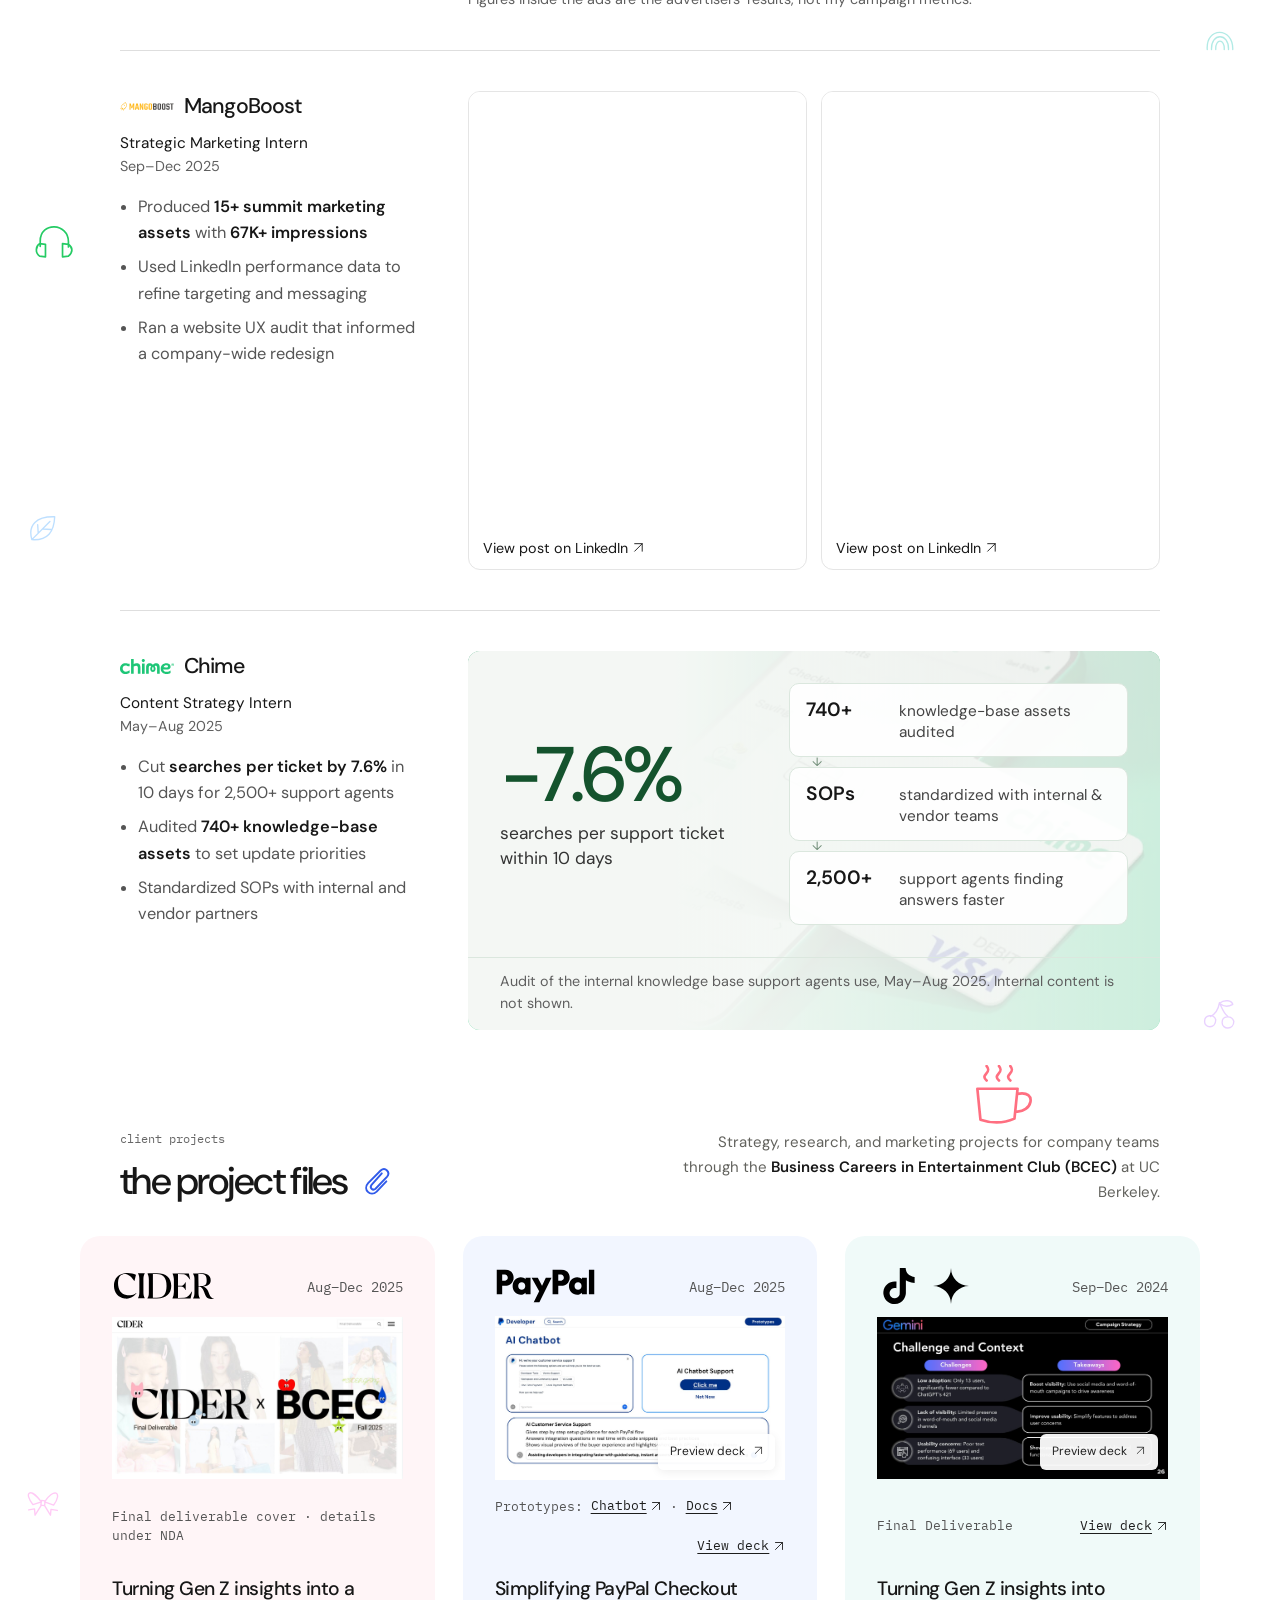
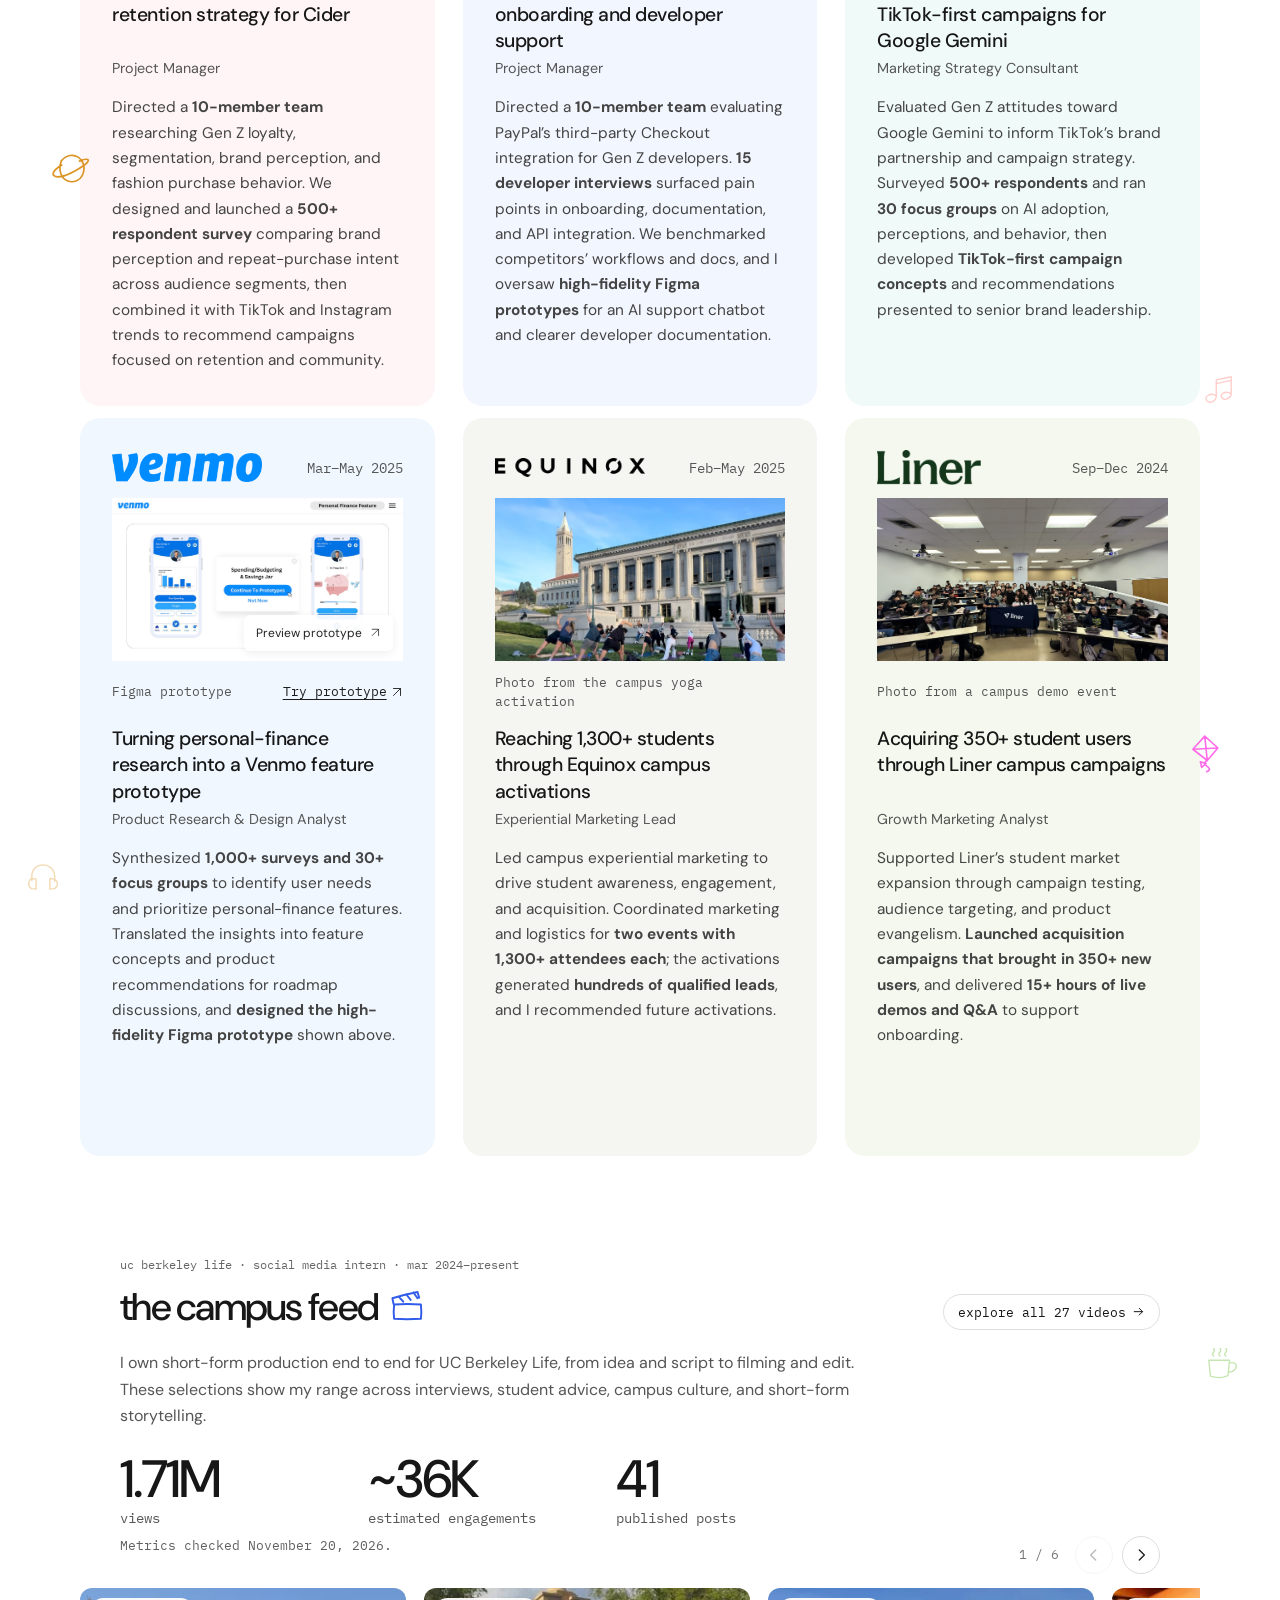
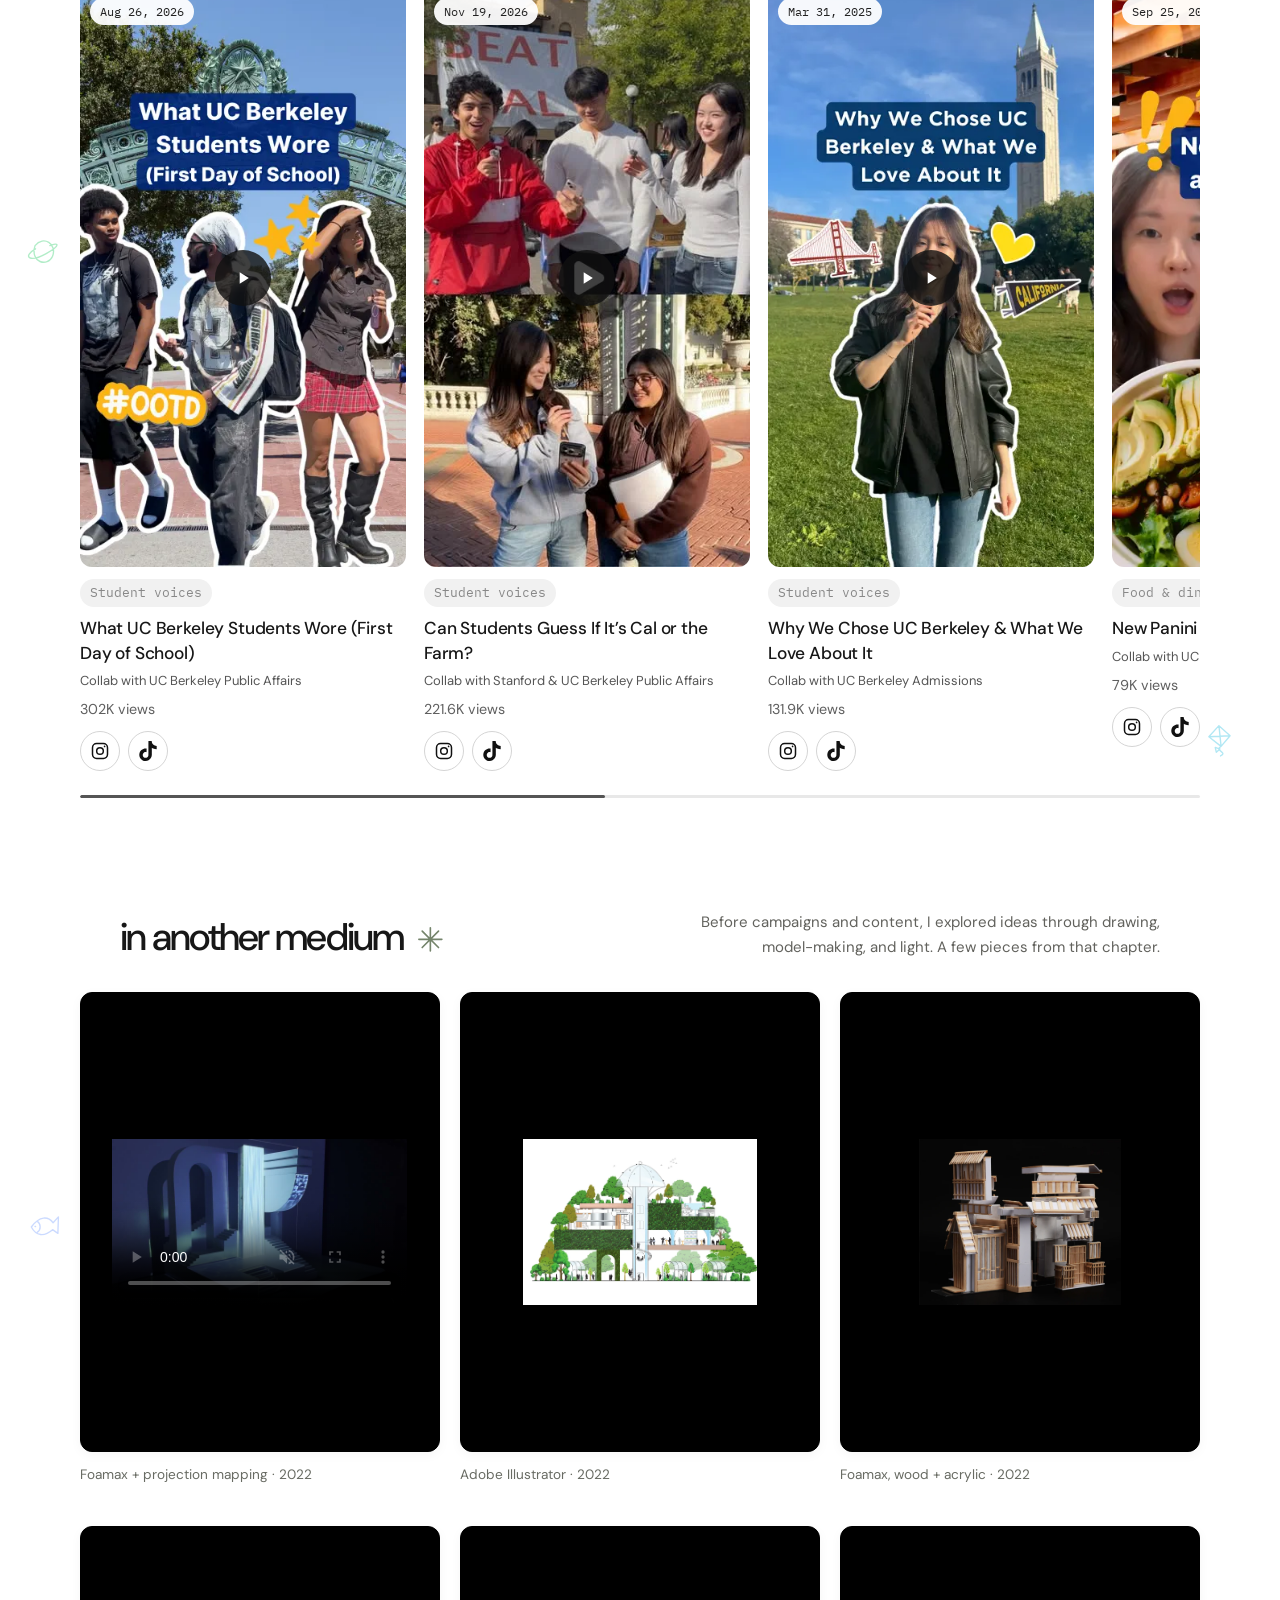
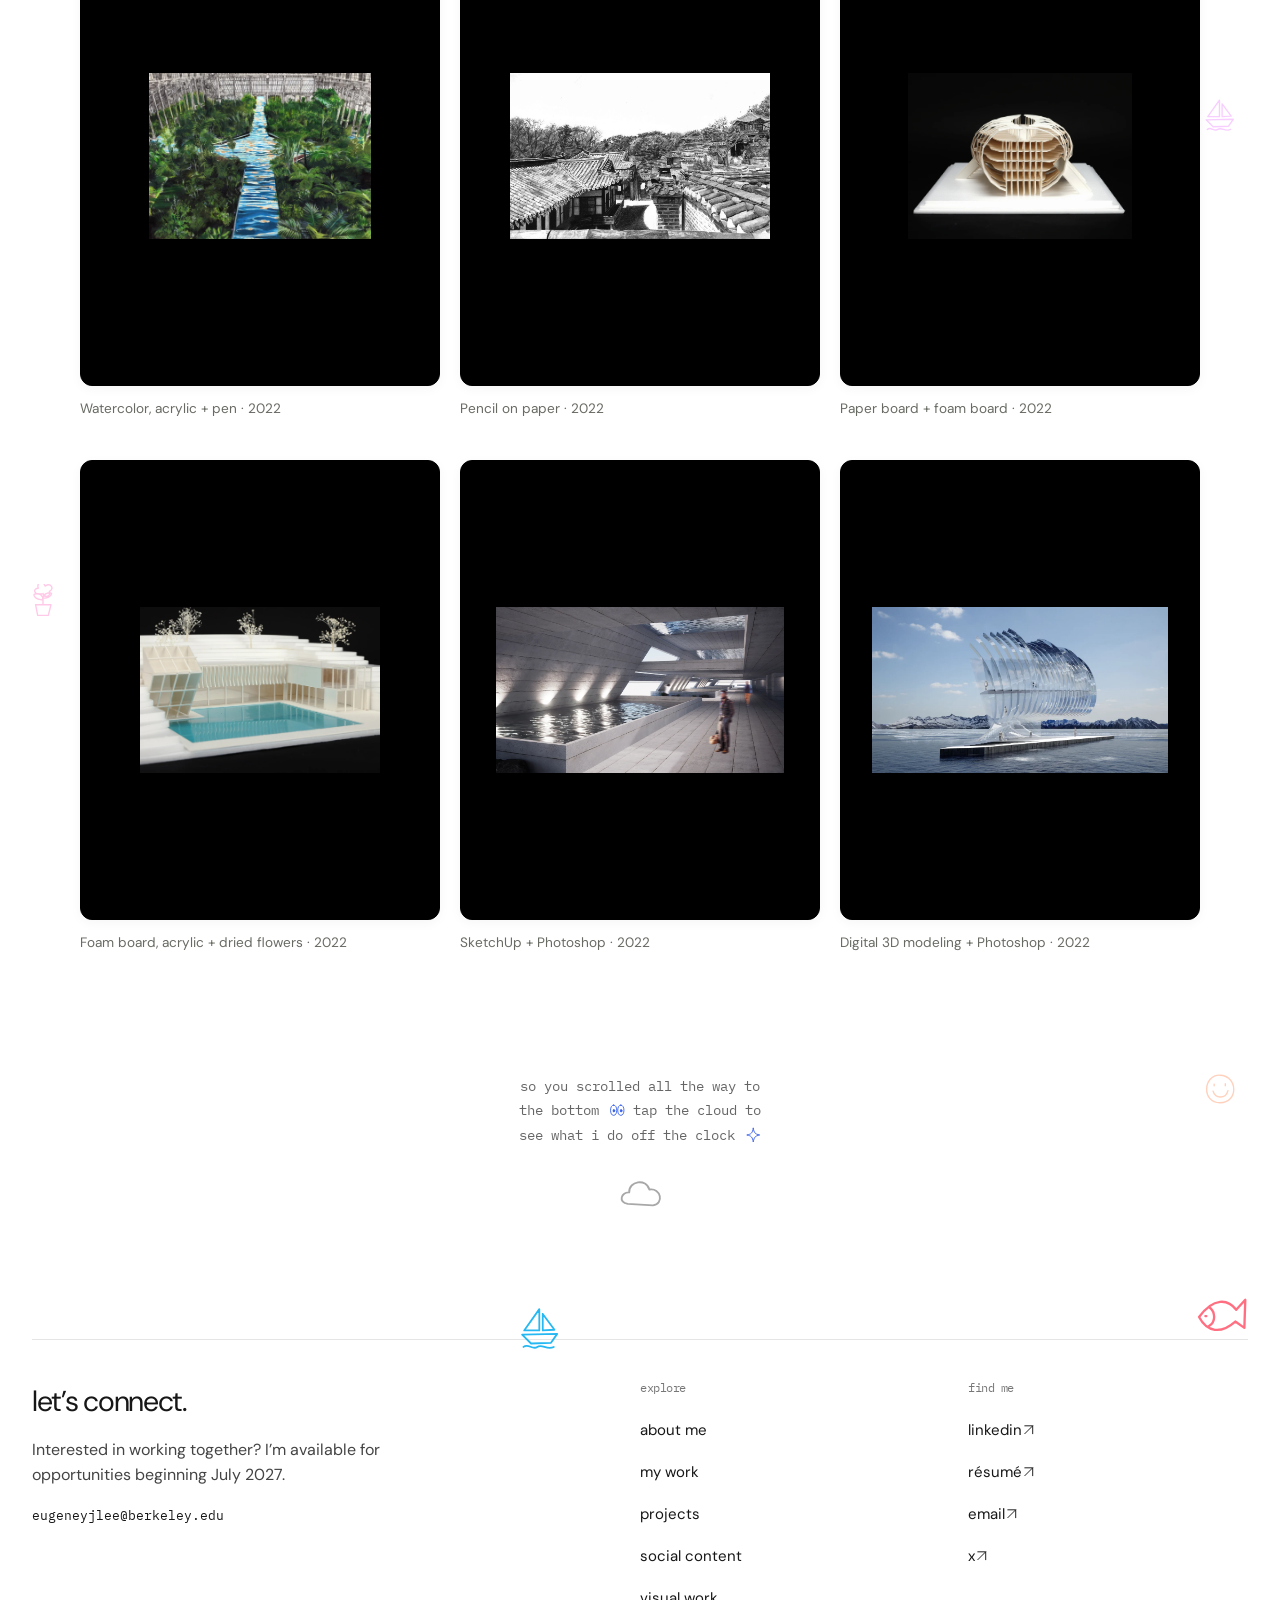
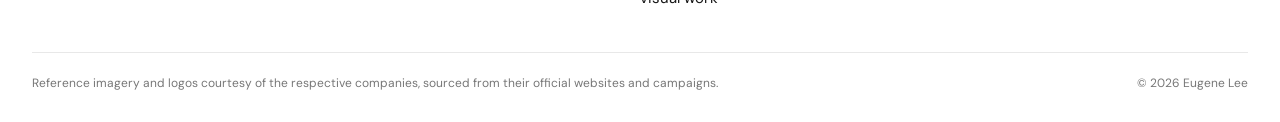
==== commit 8419b488: "Replace emojis with inline SVG icons Emoji rendered differently across devices (mobile vs desktop). " ====
--- a/index.html
+++ b/index.html
@@ -20,19 +20,19 @@
 <meta name="twitter:description" content="Selected work at TikTok, MangoBoost, Chime, and UC Berkeley Life. UC Berkeley ’27. Available July 2027.">
 <meta name="twitter:image" content="https://eugeneyjlee.github.io/portfolio/social-preview-landing-v3.jpg">
 <meta name="twitter:image:alt" content="Eugene Lee’s portfolio landing page, including navigation, introduction, background, and waterfront photo.">
-<link rel="stylesheet" href="./style.css?v=layout-65-draft3">
+<link rel="stylesheet" href="./style.css?v=layout-65-icons1">
 <script src="./reveal.js?v=local-31" defer></script>
 <script src="./reels.js?v=local-8" defer></script>
 <link rel="stylesheet" href="./project-files.css?v=15">
 <link rel="stylesheet" href="./refresh.css?v=18">
 <link rel="stylesheet" href="./local-improvements.css?v=9">
-<script src="./preview-viewer.js?v=2" defer></script>
+<script src="./preview-viewer.js?v=icons1" defer></script>
 <link rel="stylesheet" href="./artwork.css?v=5">
 <script src="./artwork.js?v=2" defer></script>
 <link rel="stylesheet" href="./section-layout.css?v=6">
 </head>
 <body>
-<svg class="doodle-definitions" xmlns="http://www.w3.org/2000/svg" aria-hidden="true"><defs><symbol id="sketch-heart" viewBox="0 0 64 64"><path d="M31 51C22 44 5 32 9 20c3-10 16-10 23 0 8-12 22-10 24 1 2 12-16 26-25 30Z"/></symbol><symbol id="sketch-cloud" viewBox="0 0 64 64"><path d="M15 43C1 41 6 26 17 27c-1-16 24-20 28-4 16-3 21 20 5 22L15 43Z"/></symbol><symbol id="sketch-crescent" viewBox="0 0 64 64"><path d="M43 8C15 3 4 34 21 49c13 12 30 5 35-5-25 9-39-20-13-36Z"/></symbol><symbol id="sketch-rainbow" viewBox="0 0 64 64"><path d="M8 48C5 5 57 5 56 48M16 48c-1-32 33-32 32 0M24 48c-1-21 17-21 16 0"/></symbol><symbol id="sketch-leaf" viewBox="0 0 64 64"><path d="M11 52C3 24 20 8 54 9c-1 28-13 45-43 43ZM11 52 45 18M23 40l-1-16M32 32l15 1"/></symbol><symbol id="sketch-cherry" viewBox="0 0 64 64"><path d="M24 39c0 18-22 16-21 3 0-12 17-15 21-3ZM58 42c0 17-22 16-22 2 0-13 18-14 22-2ZM14 33c13-6 16-20 17-26 5 11 8 21 16 26M31 8c10-8 23-5 25 2-10 6-18 4-25-2"/></symbol><symbol id="sketch-bow" viewBox="0 0 64 64"><path d="M29 30C8 2-5 12 13 35l16-5ZM35 30C52 3 70 11 52 36l-17-6ZM29 27l7 1-1 9-7-1ZM29 36 17 55l-1-12-11 2M35 37l11 18 1-11 12 2"/></symbol><symbol id="sketch-music" viewBox="0 0 64 64"><path d="M25 43V13l28-6v32M25 20l28-6M25 43c-10-7-24 1-18 9 5 6 18 2 18-9ZM53 39c-11-7-23 1-17 8 6 6 17 0 17-8Z"/></symbol><symbol id="sketch-headphones" viewBox="0 0 64 64"><path d="M11 37V29c0-30 43-28 43 1v8M10 33l9 1v19l-9-1C3 47 4 37 10 33ZM54 34l-9-1v20l9-1c7-6 7-13 0-18"/></symbol><symbol id="sketch-coffee" viewBox="0 0 64 64"><path d="M11 23l3 30c12 4 24 3 33-1l3-29-39 0ZM50 28c20-4 14 19-2 17M20 15c-7-6 6-7 0-14M32 15c-7-6 6-7 0-14M43 15c-7-6 6-7 0-14"/></symbol><symbol id="sketch-planet" viewBox="0 0 64 64"><path d="M17 20c16-20 42-3 33 20-9 21-43 12-33-20ZM18 26C-7 40 6 53 38 35 67 19 61 13 45 20"/></symbol><symbol id="sketch-kite" viewBox="0 0 64 64"><path d="M30 5 51 24 34 44 11 26 30 5ZM30 5l4 39M11 26l40-2M34 44c-14 8 14 11-1 18M32 49l-9-3 2 9 7-6"/></symbol><symbol id="sketch-fish" viewBox="0 0 64 64"><path d="M10 32c16-22 32-20 41-8l10-11-1 31-10-7C34 51 19 49 10 32ZM21 21c7 5 8 16 0 21M17 31h1"/></symbol><symbol id="sketch-sailboat" viewBox="0 0 64 64"><path d="M6 43l51-1-9 13-29 1L6 43ZM31 6v31H9L31 6ZM36 13l17 23-17 1V13M8 61c7-6 13 5 20 0s14 5 24 0"/></symbol><symbol id="sketch-flowerpot" viewBox="0 0 64 64"><path d="M18 39h29l-5 20H22l-4-20ZM32 39V24M32 30C16 29 14 21 16 19c9-2 16 1 16 11M32 26c1-9 13-11 16-8-1 7-10 10-16 8M32 18c-19 4-19-10-9-10-4-13 11-13 13-4 11-7 18 5 8 10 3 10-9 13-12 4"/></symbol><symbol id="sketch-smiley" viewBox="0 0 64 64"><path d="M32 6C0 5-3 58 32 58 67 58 66 7 32 6ZM21 23v3M42 22v4M19 36c4 15 24 15 28-1"/></symbol><symbol id="sketch-sparkle" viewBox="0 0 64 64"><path d="M32 5c-3 19-8 23-25 26 18 3 22 9 25 27 4-19 7-23 25-27C38 27 36 23 32 5Z"/></symbol><symbol id="sketch-paperplane" viewBox="0 0 64 64"><path d="M5 27 58 7 39 57 28 37 5 27ZM28 37 58 7M28 37l-7 15 1-19"/></symbol><symbol id="sketch-book" viewBox="0 0 64 64"><path d="M31 16C21 8 11 9 5 11v40c11-4 19-2 26 5 9-7 18-8 28-4V12c-10-4-18-2-28 4v40M12 21l12 3M12 31l12 3M40 24l12-3M40 34l12-3"/></symbol><symbol id="sketch-icecream" viewBox="0 0 64 64"><path d="M17 32 32 59 46 32M13 32c-12-9-1-20 5-19 3-15 25-13 27 1 14-1 18 20 2 20L13 32ZM23 35l16 12M37 35 28 47"/></symbol></defs></svg>
+<svg class="doodle-definitions" xmlns="http://www.w3.org/2000/svg" aria-hidden="true"><defs><symbol id="sketch-briefcase" viewBox="0 0 64 64"><path d="M8 22c16-2 32-2 48 0 2 10 2 20 0 32-16 2-32 2-48 0-2-12-2-22 0-32ZM24 21c0-6 1-9 8-9s8 3 8 9M8 34c16 4 32 4 48 0M29 36h6v6h-6Z"/></symbol><symbol id="sketch-paperclip" viewBox="0 0 64 64"><path d="M40 20 22 40c-4 5 2 11 7 7l20-21c7-8-3-18-11-11L16 37c-10 11 4 25 15 15l17-18"/></symbol><symbol id="sketch-clapper" viewBox="0 0 64 64"><path d="M9 29c15-1 31-1 47 0 1 9 1 17 0 25-16 1-32 1-47 0-1-8-1-17 0-25ZM8 28 6 18c14-4 29-8 44-11l3 10M17 15l8 9M30 11l8 10M43 8l7 10"/></symbol><symbol id="sketch-eyes" viewBox="0 0 64 64"><path d="M18 12c-8 0-12 9-12 20s4 20 12 20 12-9 12-20-4-20-12-20ZM46 12c-8 0-12 9-12 20s4 20 12 20 12-9 12-20-4-20-12-20Z"/><path d="M22 34c0 3-1 5-3 5s-3-2-3-5 1-5 3-5 3 2 3 5ZM50 34c0 3-1 5-3 5s-3-2-3-5 1-5 3-5 3 2 3 5Z" fill="currentColor"/></symbol><symbol id="sketch-asterisk" viewBox="0 0 64 64"><path d="M32 8v48M8 32h48M15 15l34 34M49 15 15 49"/></symbol><symbol id="icon-arrow-right" viewBox="0 0 24 24"><path d="M4 12h15M13 6l6 6-6 6"/></symbol><symbol id="icon-arrow-left" viewBox="0 0 24 24"><path d="M20 12H5M11 6l-6 6 6 6"/></symbol><symbol id="sketch-heart" viewBox="0 0 64 64"><path d="M31 51C22 44 5 32 9 20c3-10 16-10 23 0 8-12 22-10 24 1 2 12-16 26-25 30Z"/></symbol><symbol id="sketch-cloud" viewBox="0 0 64 64"><path d="M15 43C1 41 6 26 17 27c-1-16 24-20 28-4 16-3 21 20 5 22L15 43Z"/></symbol><symbol id="sketch-crescent" viewBox="0 0 64 64"><path d="M43 8C15 3 4 34 21 49c13 12 30 5 35-5-25 9-39-20-13-36Z"/></symbol><symbol id="sketch-rainbow" viewBox="0 0 64 64"><path d="M8 48C5 5 57 5 56 48M16 48c-1-32 33-32 32 0M24 48c-1-21 17-21 16 0"/></symbol><symbol id="sketch-leaf" viewBox="0 0 64 64"><path d="M11 52C3 24 20 8 54 9c-1 28-13 45-43 43ZM11 52 45 18M23 40l-1-16M32 32l15 1"/></symbol><symbol id="sketch-cherry" viewBox="0 0 64 64"><path d="M24 39c0 18-22 16-21 3 0-12 17-15 21-3ZM58 42c0 17-22 16-22 2 0-13 18-14 22-2ZM14 33c13-6 16-20 17-26 5 11 8 21 16 26M31 8c10-8 23-5 25 2-10 6-18 4-25-2"/></symbol><symbol id="sketch-bow" viewBox="0 0 64 64"><path d="M29 30C8 2-5 12 13 35l16-5ZM35 30C52 3 70 11 52 36l-17-6ZM29 27l7 1-1 9-7-1ZM29 36 17 55l-1-12-11 2M35 37l11 18 1-11 12 2"/></symbol><symbol id="sketch-music" viewBox="0 0 64 64"><path d="M25 43V13l28-6v32M25 20l28-6M25 43c-10-7-24 1-18 9 5 6 18 2 18-9ZM53 39c-11-7-23 1-17 8 6 6 17 0 17-8Z"/></symbol><symbol id="sketch-headphones" viewBox="0 0 64 64"><path d="M11 37V29c0-30 43-28 43 1v8M10 33l9 1v19l-9-1C3 47 4 37 10 33ZM54 34l-9-1v20l9-1c7-6 7-13 0-18"/></symbol><symbol id="sketch-coffee" viewBox="0 0 64 64"><path d="M11 23l3 30c12 4 24 3 33-1l3-29-39 0ZM50 28c20-4 14 19-2 17M20 15c-7-6 6-7 0-14M32 15c-7-6 6-7 0-14M43 15c-7-6 6-7 0-14"/></symbol><symbol id="sketch-planet" viewBox="0 0 64 64"><path d="M17 20c16-20 42-3 33 20-9 21-43 12-33-20ZM18 26C-7 40 6 53 38 35 67 19 61 13 45 20"/></symbol><symbol id="sketch-kite" viewBox="0 0 64 64"><path d="M30 5 51 24 34 44 11 26 30 5ZM30 5l4 39M11 26l40-2M34 44c-14 8 14 11-1 18M32 49l-9-3 2 9 7-6"/></symbol><symbol id="sketch-fish" viewBox="0 0 64 64"><path d="M10 32c16-22 32-20 41-8l10-11-1 31-10-7C34 51 19 49 10 32ZM21 21c7 5 8 16 0 21M17 31h1"/></symbol><symbol id="sketch-sailboat" viewBox="0 0 64 64"><path d="M6 43l51-1-9 13-29 1L6 43ZM31 6v31H9L31 6ZM36 13l17 23-17 1V13M8 61c7-6 13 5 20 0s14 5 24 0"/></symbol><symbol id="sketch-flowerpot" viewBox="0 0 64 64"><path d="M18 39h29l-5 20H22l-4-20ZM32 39V24M32 30C16 29 14 21 16 19c9-2 16 1 16 11M32 26c1-9 13-11 16-8-1 7-10 10-16 8M32 18c-19 4-19-10-9-10-4-13 11-13 13-4 11-7 18 5 8 10 3 10-9 13-12 4"/></symbol><symbol id="sketch-smiley" viewBox="0 0 64 64"><path d="M32 6C0 5-3 58 32 58 67 58 66 7 32 6ZM21 23v3M42 22v4M19 36c4 15 24 15 28-1"/></symbol><symbol id="sketch-sparkle" viewBox="0 0 64 64"><path d="M32 5c-3 19-8 23-25 26 18 3 22 9 25 27 4-19 7-23 25-27C38 27 36 23 32 5Z"/></symbol><symbol id="sketch-paperplane" viewBox="0 0 64 64"><path d="M5 27 58 7 39 57 28 37 5 27ZM28 37 58 7M28 37l-7 15 1-19"/></symbol><symbol id="sketch-book" viewBox="0 0 64 64"><path d="M31 16C21 8 11 9 5 11v40c11-4 19-2 26 5 9-7 18-8 28-4V12c-10-4-18-2-28 4v40M12 21l12 3M12 31l12 3M40 24l12-3M40 34l12-3"/></symbol><symbol id="sketch-icecream" viewBox="0 0 64 64"><path d="M17 32 32 59 46 32M13 32c-12-9-1-20 5-19 3-15 25-13 27 1 14-1 18 20 2 20L13 32ZM23 35l16 12M37 35 28 47"/></symbol></defs></svg>
 <div class="background-doodles" aria-hidden="true"><span class="doodle varied-doodle" style="--x:2%;--y:2%;--doodle-hue:0deg;--tilt:-10deg;animation-delay:-0s"><svg viewBox="0 0 64 64" fill="none" stroke="currentColor" stroke-width="2.6" stroke-linecap="round" stroke-linejoin="round" aria-hidden="true"><use href="#sketch-heart"/></svg></span><span class="doodle varied-doodle" style="--x:94%;--y:8%;--doodle-hue:47deg;--tilt:-5deg;animation-delay:-1s"><svg viewBox="0 0 64 64" fill="none" stroke="currentColor" stroke-width="2.6" stroke-linecap="round" stroke-linejoin="round" aria-hidden="true"><use href="#sketch-cloud"/></svg></span><span class="doodle varied-doodle" style="--x:2%;--y:14%;--doodle-hue:94deg;--tilt:0deg;animation-delay:-2s"><svg viewBox="0 0 64 64" fill="none" stroke="currentColor" stroke-width="2.6" stroke-linecap="round" stroke-linejoin="round" aria-hidden="true"><use href="#sketch-crescent"/></svg></span><span class="doodle varied-doodle" style="--x:94%;--y:20%;--doodle-hue:141deg;--tilt:5deg;animation-delay:-3s"><svg viewBox="0 0 64 64" fill="none" stroke="currentColor" stroke-width="2.6" stroke-linecap="round" stroke-linejoin="round" aria-hidden="true"><use href="#sketch-rainbow"/></svg></span><span class="doodle varied-doodle" style="--x:2%;--y:26%;--doodle-hue:188deg;--tilt:10deg;animation-delay:-4s"><svg viewBox="0 0 64 64" fill="none" stroke="currentColor" stroke-width="2.6" stroke-linecap="round" stroke-linejoin="round" aria-hidden="true"><use href="#sketch-leaf"/></svg></span><span class="doodle varied-doodle" style="--x:94%;--y:32%;--doodle-hue:235deg;--tilt:-10deg;animation-delay:-5s"><svg viewBox="0 0 64 64" fill="none" stroke="currentColor" stroke-width="2.6" stroke-linecap="round" stroke-linejoin="round" aria-hidden="true"><use href="#sketch-cherry"/></svg></span><span class="doodle varied-doodle" style="--x:2%;--y:38%;--doodle-hue:282deg;--tilt:-5deg;animation-delay:-6s"><svg viewBox="0 0 64 64" fill="none" stroke="currentColor" stroke-width="2.6" stroke-linecap="round" stroke-linejoin="round" aria-hidden="true"><use href="#sketch-bow"/></svg></span><span class="doodle varied-doodle" style="--x:94%;--y:44%;--doodle-hue:329deg;--tilt:0deg;animation-delay:-0s"><svg viewBox="0 0 64 64" fill="none" stroke="currentColor" stroke-width="2.6" stroke-linecap="round" stroke-linejoin="round" aria-hidden="true"><use href="#sketch-music"/></svg></span><span class="doodle varied-doodle" style="--x:2%;--y:50%;--doodle-hue:16deg;--tilt:5deg;animation-delay:-1s"><svg viewBox="0 0 64 64" fill="none" stroke="currentColor" stroke-width="2.6" stroke-linecap="round" stroke-linejoin="round" aria-hidden="true"><use href="#sketch-headphones"/></svg></span><span class="doodle varied-doodle" style="--x:94%;--y:56%;--doodle-hue:63deg;--tilt:10deg;animation-delay:-2s"><svg viewBox="0 0 64 64" fill="none" stroke="currentColor" stroke-width="2.6" stroke-linecap="round" stroke-linejoin="round" aria-hidden="true"><use href="#sketch-coffee"/></svg></span><span class="doodle varied-doodle" style="--x:2%;--y:62%;--doodle-hue:110deg;--tilt:-10deg;animation-delay:-3s"><svg viewBox="0 0 64 64" fill="none" stroke="currentColor" stroke-width="2.6" stroke-linecap="round" stroke-linejoin="round" aria-hidden="true"><use href="#sketch-planet"/></svg></span><span class="doodle varied-doodle" style="--x:94%;--y:68%;--doodle-hue:157deg;--tilt:-5deg;animation-delay:-4s"><svg viewBox="0 0 64 64" fill="none" stroke="currentColor" stroke-width="2.6" stroke-linecap="round" stroke-linejoin="round" aria-hidden="true"><use href="#sketch-kite"/></svg></span><span class="doodle varied-doodle" style="--x:2%;--y:74%;--doodle-hue:204deg;--tilt:0deg;animation-delay:-5s"><svg viewBox="0 0 64 64" fill="none" stroke="currentColor" stroke-width="2.6" stroke-linecap="round" stroke-linejoin="round" aria-hidden="true"><use href="#sketch-fish"/></svg></span><span class="doodle varied-doodle" style="--x:94%;--y:80%;--doodle-hue:251deg;--tilt:5deg;animation-delay:-6s"><svg viewBox="0 0 64 64" fill="none" stroke="currentColor" stroke-width="2.6" stroke-linecap="round" stroke-linejoin="round" aria-hidden="true"><use href="#sketch-sailboat"/></svg></span><span class="doodle varied-doodle" style="--x:2%;--y:86%;--doodle-hue:298deg;--tilt:10deg;animation-delay:-0s"><svg viewBox="0 0 64 64" fill="none" stroke="currentColor" stroke-width="2.6" stroke-linecap="round" stroke-linejoin="round" aria-hidden="true"><use href="#sketch-flowerpot"/></svg></span><span class="doodle varied-doodle" style="--x:94%;--y:92%;--doodle-hue:345deg;--tilt:-10deg;animation-delay:-1s"><svg viewBox="0 0 64 64" fill="none" stroke="currentColor" stroke-width="2.6" stroke-linecap="round" stroke-linejoin="round" aria-hidden="true"><use href="#sketch-smiley"/></svg></span></div>
 <a class="skip" href="#main">Skip to content</a>
 <header class="nav wrap"><a class="wordmark" href="./">eugeneyjlee.</a><nav aria-label="Main navigation"><a href="#work">work</a><a href="#projects">projects</a><a href="#social">social</a><a href="https://doc-visitor-link.eugeneyjlee.chatgpt.site/">résumé <svg class="arrow-up-right" viewBox="0 0 24 24" width="16" height="16" fill="none" stroke="currentColor" stroke-width="1.7" stroke-linecap="round" stroke-linejoin="round" aria-hidden="true" focusable="false"><path d="M5 19 19 5M5 5h14v14"/></svg></a></nav></header>
@@ -54,7 +54,7 @@
 <div class="landing-photo-row"><figure class="landing-photo"><picture><source type="image/webp" srcset="./media/eugene-landing-900.webp 900w, ./media/eugene-landing-1600.webp 1600w" sizes="(max-width: 650px) 92vw, 62vw"><img src="./media/eugene-landing-1600.jpg" alt="Eugene Lee by the waterfront" width="1600" height="1067" fetchpriority="high" decoding="async"></picture></figure><a class="work-scroll-cue" href="#work"><span>Scroll to see<br>my work</span><svg viewBox="0 0 32 72" width="32" height="72" fill="none" stroke="currentColor" stroke-width="1.5" stroke-linecap="round" stroke-linejoin="round" aria-hidden="true"><path d="M16 4v62M5 55l11 11 11-11"/></svg></a></div></div></div>
 
 </section>
-<section id="work" class="work" aria-labelledby="work-title"><span class="doodle varied-doodle work-doodle" aria-hidden="true"><svg viewBox="0 0 64 64" fill="none" stroke="currentColor" stroke-width="2.6" stroke-linecap="round" stroke-linejoin="round" aria-hidden="true"><use href="#sketch-music"/></svg></span><div class="section-copy"><div class="section-heading"><div><p class="project-kicker">industry experience</p><h2 id="work-title">on the clock <span aria-hidden="true">💼</span></h2></div></div></div><span class="doodle varied-doodle extra-work" aria-hidden="true"><svg viewBox="0 0 64 64" fill="none" stroke="currentColor" stroke-width="2.6" stroke-linecap="round" stroke-linejoin="round" aria-hidden="true"><use href="#sketch-headphones"/></svg></span><div class="experience-grid visual-experiences"><article class="experience-card tiktok"><figure class="work-visual campaign-visual"><div class="paid-assets" role="group" aria-label="TikTok campaign creatives"><a class="paid-video" href="https://www.instagram.com/p/DcLKmADsVRe/" target="_blank" rel="noopener noreferrer" aria-label="View ad on Instagram: Ello video case study"><span class="tiktok-phone"><img src="./media/tiktok-ello-ad.webp" alt="Ello video case study ad" width="600" height="986" loading="lazy" decoding="async"><span class="phone-feed" aria-hidden="true">Following · <b>For You</b></span><span class="phone-actions" aria-hidden="true"><svg viewBox="0 0 24 24" width="15" height="15" fill="currentColor" aria-hidden="true"><path d="M12 21 3 12C-3 5 6-1 12 6c6-7 15-1 9 6Z"/></svg><svg viewBox="0 0 24 24" width="15" height="15" fill="none" stroke="currentColor" stroke-width="2" aria-hidden="true"><path d="M21 11a9 9 0 0 1-9 9H3l2-5a9 9 0 1 1 16-4Z"/></svg><svg viewBox="0 0 24 24" width="15" height="15" fill="currentColor" aria-hidden="true"><path d="m14 3 9 8-9 8v-5C7 14 4 17 1 21c0-9 4-14 13-14Z"/></svg></span><span class="phone-caption" aria-hidden="true"><b>@tiktokforbusiness</b><span>Ello</span></span></span><span class="artifact-link">View ad on Instagram <svg class="arrow-up-right" viewBox="0 0 24 24" width="16" height="16" fill="none" stroke="currentColor" stroke-width="1.7" stroke-linecap="round" stroke-linejoin="round" aria-hidden="true" focusable="false"><path d="M5 19 19 5M5 5h14v14"/></svg></span></a><a class="paid-video" href="https://www.instagram.com/p/DcLKsIosdh4/" target="_blank" rel="noopener noreferrer" aria-label="View ad on Instagram: Sandbox VR video case study"><span class="tiktok-phone"><img src="./media/tiktok-sandbox-video.webp" alt="Sandbox VR video case study ad" width="600" height="1101" loading="lazy" decoding="async"><span class="phone-feed" aria-hidden="true">Following · <b>For You</b></span><span class="phone-actions" aria-hidden="true"><svg viewBox="0 0 24 24" width="15" height="15" fill="currentColor" aria-hidden="true"><path d="M12 21 3 12C-3 5 6-1 12 6c6-7 15-1 9 6Z"/></svg><svg viewBox="0 0 24 24" width="15" height="15" fill="none" stroke="currentColor" stroke-width="2" aria-hidden="true"><path d="M21 11a9 9 0 0 1-9 9H3l2-5a9 9 0 1 1 16-4Z"/></svg><svg viewBox="0 0 24 24" width="15" height="15" fill="currentColor" aria-hidden="true"><path d="m14 3 9 8-9 8v-5C7 14 4 17 1 21c0-9 4-14 13-14Z"/></svg></span><span class="phone-caption" aria-hidden="true"><b>@tiktokforbusiness</b><span>Sandbox VR</span></span></span><span class="artifact-link">View ad on Instagram <svg class="arrow-up-right" viewBox="0 0 24 24" width="16" height="16" fill="none" stroke="currentColor" stroke-width="1.7" stroke-linecap="round" stroke-linejoin="round" aria-hidden="true" focusable="false"><path d="M5 19 19 5M5 5h14v14"/></svg></span></a><a class="paid-static" href="https://www.instagram.com/p/DcKizcoMnkU/" target="_blank" rel="noopener noreferrer" aria-label="View ad on Instagram: Sandbox VR static case-study ad"><span class="browser-ad"><span class="browser-ad-bar" aria-hidden="true"><span>•••</span> Display ad</span><img src="./tiktok-sandbox-static.jpg" alt="Sandbox VR TikTok Search Ads static creative: 4x higher CTR, 3.5x lower CPC and 61% lower CPL compared with its non-Search TikTok campaigns" loading="lazy"></span><span class="artifact-link">View ad on Instagram <svg class="arrow-up-right" viewBox="0 0 24 24" width="16" height="16" fill="none" stroke="currentColor" stroke-width="1.7" stroke-linecap="round" stroke-linejoin="round" aria-hidden="true" focusable="false"><path d="M5 19 19 5M5 5h14v14"/></svg></span></a></div><figcaption class="work-caption">Figures inside the ads are the advertisers’ results, not my campaign metrics.</figcaption>
+<section id="work" class="work" aria-labelledby="work-title"><span class="doodle varied-doodle work-doodle" aria-hidden="true"><svg viewBox="0 0 64 64" fill="none" stroke="currentColor" stroke-width="2.6" stroke-linecap="round" stroke-linejoin="round" aria-hidden="true"><use href="#sketch-music"/></svg></span><div class="section-copy"><div class="section-heading"><div><p class="project-kicker">industry experience</p><h2 id="work-title">on the clock <svg class="emoji-icon" viewBox="0 0 64 64" fill="none" stroke="currentColor" stroke-width="3.4" stroke-linecap="round" stroke-linejoin="round" aria-hidden="true" focusable="false"><use href="#sketch-briefcase"/></svg></h2></div></div></div><span class="doodle varied-doodle extra-work" aria-hidden="true"><svg viewBox="0 0 64 64" fill="none" stroke="currentColor" stroke-width="2.6" stroke-linecap="round" stroke-linejoin="round" aria-hidden="true"><use href="#sketch-headphones"/></svg></span><div class="experience-grid visual-experiences"><article class="experience-card tiktok"><figure class="work-visual campaign-visual"><div class="paid-assets" role="group" aria-label="TikTok campaign creatives"><a class="paid-video" href="https://www.instagram.com/p/DcLKmADsVRe/" target="_blank" rel="noopener noreferrer" aria-label="View ad on Instagram: Ello video case study"><span class="tiktok-phone"><img src="./media/tiktok-ello-ad.webp" alt="Ello video case study ad" width="600" height="986" loading="lazy" decoding="async"><span class="phone-feed" aria-hidden="true">Following · <b>For You</b></span><span class="phone-actions" aria-hidden="true"><svg viewBox="0 0 24 24" width="15" height="15" fill="currentColor" aria-hidden="true"><path d="M12 21 3 12C-3 5 6-1 12 6c6-7 15-1 9 6Z"/></svg><svg viewBox="0 0 24 24" width="15" height="15" fill="none" stroke="currentColor" stroke-width="2" aria-hidden="true"><path d="M21 11a9 9 0 0 1-9 9H3l2-5a9 9 0 1 1 16-4Z"/></svg><svg viewBox="0 0 24 24" width="15" height="15" fill="currentColor" aria-hidden="true"><path d="m14 3 9 8-9 8v-5C7 14 4 17 1 21c0-9 4-14 13-14Z"/></svg></span><span class="phone-caption" aria-hidden="true"><b>@tiktokforbusiness</b><span>Ello</span></span></span><span class="artifact-link">View ad on Instagram <svg class="arrow-up-right" viewBox="0 0 24 24" width="16" height="16" fill="none" stroke="currentColor" stroke-width="1.7" stroke-linecap="round" stroke-linejoin="round" aria-hidden="true" focusable="false"><path d="M5 19 19 5M5 5h14v14"/></svg></span></a><a class="paid-video" href="https://www.instagram.com/p/DcLKsIosdh4/" target="_blank" rel="noopener noreferrer" aria-label="View ad on Instagram: Sandbox VR video case study"><span class="tiktok-phone"><img src="./media/tiktok-sandbox-video.webp" alt="Sandbox VR video case study ad" width="600" height="1101" loading="lazy" decoding="async"><span class="phone-feed" aria-hidden="true">Following · <b>For You</b></span><span class="phone-actions" aria-hidden="true"><svg viewBox="0 0 24 24" width="15" height="15" fill="currentColor" aria-hidden="true"><path d="M12 21 3 12C-3 5 6-1 12 6c6-7 15-1 9 6Z"/></svg><svg viewBox="0 0 24 24" width="15" height="15" fill="none" stroke="currentColor" stroke-width="2" aria-hidden="true"><path d="M21 11a9 9 0 0 1-9 9H3l2-5a9 9 0 1 1 16-4Z"/></svg><svg viewBox="0 0 24 24" width="15" height="15" fill="currentColor" aria-hidden="true"><path d="m14 3 9 8-9 8v-5C7 14 4 17 1 21c0-9 4-14 13-14Z"/></svg></span><span class="phone-caption" aria-hidden="true"><b>@tiktokforbusiness</b><span>Sandbox VR</span></span></span><span class="artifact-link">View ad on Instagram <svg class="arrow-up-right" viewBox="0 0 24 24" width="16" height="16" fill="none" stroke="currentColor" stroke-width="1.7" stroke-linecap="round" stroke-linejoin="round" aria-hidden="true" focusable="false"><path d="M5 19 19 5M5 5h14v14"/></svg></span></a><a class="paid-static" href="https://www.instagram.com/p/DcKizcoMnkU/" target="_blank" rel="noopener noreferrer" aria-label="View ad on Instagram: Sandbox VR static case-study ad"><span class="browser-ad"><span class="browser-ad-bar" aria-hidden="true"><span>•••</span> Display ad</span><img src="./tiktok-sandbox-static.jpg" alt="Sandbox VR TikTok Search Ads static creative: 4x higher CTR, 3.5x lower CPC and 61% lower CPL compared with its non-Search TikTok campaigns" loading="lazy"></span><span class="artifact-link">View ad on Instagram <svg class="arrow-up-right" viewBox="0 0 24 24" width="16" height="16" fill="none" stroke="currentColor" stroke-width="1.7" stroke-linecap="round" stroke-linejoin="round" aria-hidden="true" focusable="false"><path d="M5 19 19 5M5 5h14v14"/></svg></span></a></div><figcaption class="work-caption">Figures inside the ads are the advertisers’ results, not my campaign metrics.</figcaption>
 </figure><div class="work-copy"><div class="card-heading"><img class="small-brand" src="./logo-tiktok.svg" alt="" loading="lazy"><h3>TikTok</h3></div><p class="role">Growth Marketing Intern, SMB Product Growth<span>Feb–Aug 2026</span></p><ul class="also-list">
 <li>Led <strong>two customer case study campaigns</strong> end to end, from client selection to paid launch</li>
 <li>Supported <strong>15+ global SMB ad launches</strong> across 40+ stakeholders</li>
@@ -79,7 +79,7 @@
 <li>Audited <strong>740+ knowledge-base assets</strong> to set update priorities</li>
 <li>Standardized SOPs with internal and vendor partners</li>
 </ul></div></article></div></section>
-<section id="projects" class="projects" aria-labelledby="projects-title"><span class="doodle varied-doodle projects-doodle" aria-hidden="true"><svg viewBox="0 0 64 64" fill="none" stroke="currentColor" stroke-width="2.6" stroke-linecap="round" stroke-linejoin="round" aria-hidden="true"><use href="#sketch-coffee"/></svg></span><div class="section-copy"><div class="section-heading"><div><p class="project-kicker">client projects</p><h2 id="projects-title">the project files <span aria-hidden="true">📎</span></h2></div></div><p class="projects-intro projects-intro--one-line">Strategy, research, and marketing projects for company teams through the <strong>Business Careers in Entertainment Club (BCEC)</strong> at UC Berkeley.</p></div><span class="doodle varied-doodle extra-projects-left" aria-hidden="true"><svg viewBox="0 0 64 64" fill="none" stroke="currentColor" stroke-width="2.6" stroke-linecap="round" stroke-linejoin="round" aria-hidden="true"><use href="#sketch-planet"/></svg></span><span class="doodle varied-doodle extra-projects-right" aria-hidden="true"><svg viewBox="0 0 64 64" fill="none" stroke="currentColor" stroke-width="2.6" stroke-linecap="round" stroke-linejoin="round" aria-hidden="true"><use href="#sketch-kite"/></svg></span><div class="project-grid project-files-grid"><article class="project-row project-file" data-brand="cider"><div class="project-file-heading"><div class="overlay-heading"><div class="cover-logos"><img width="96" height="32" src="./logo-cider.svg" alt="Cider" loading="lazy"></div><div class="project-meta"><span class="overlay-topic">Aug–Dec 2025</span></div></div></div><div class="project-media-stage"><div class="project-preview" id="cider-preview-0"><img src="./project-media/pj-cider-1.jpg" alt="Cider × BCEC final deliverable cover" loading="lazy"></div></div><div class="project-media-actions"><p class="project-caption">Final deliverable cover · details under NDA</p></div><h3>Turning Gen Z insights into a retention strategy for Cider</h3><p class="project-role">Project Manager</p><p class="project-outcome">Directed a <strong>10-member team</strong> researching Gen Z loyalty, segmentation, brand perception, and fashion purchase behavior. We designed and launched a <strong>500+ respondent survey</strong> comparing brand perception and repeat-purchase intent across audience segments, then combined it with TikTok and Instagram trends to recommend campaigns focused on retention and community.</p></article>
+<section id="projects" class="projects" aria-labelledby="projects-title"><span class="doodle varied-doodle projects-doodle" aria-hidden="true"><svg viewBox="0 0 64 64" fill="none" stroke="currentColor" stroke-width="2.6" stroke-linecap="round" stroke-linejoin="round" aria-hidden="true"><use href="#sketch-coffee"/></svg></span><div class="section-copy"><div class="section-heading"><div><p class="project-kicker">client projects</p><h2 id="projects-title">the project files <svg class="emoji-icon" viewBox="0 0 64 64" fill="none" stroke="currentColor" stroke-width="3.4" stroke-linecap="round" stroke-linejoin="round" aria-hidden="true" focusable="false"><use href="#sketch-paperclip"/></svg></h2></div></div><p class="projects-intro projects-intro--one-line">Strategy, research, and marketing projects for company teams through the <strong>Business Careers in Entertainment Club (BCEC)</strong> at UC Berkeley.</p></div><span class="doodle varied-doodle extra-projects-left" aria-hidden="true"><svg viewBox="0 0 64 64" fill="none" stroke="currentColor" stroke-width="2.6" stroke-linecap="round" stroke-linejoin="round" aria-hidden="true"><use href="#sketch-planet"/></svg></span><span class="doodle varied-doodle extra-projects-right" aria-hidden="true"><svg viewBox="0 0 64 64" fill="none" stroke="currentColor" stroke-width="2.6" stroke-linecap="round" stroke-linejoin="round" aria-hidden="true"><use href="#sketch-kite"/></svg></span><div class="project-grid project-files-grid"><article class="project-row project-file" data-brand="cider"><div class="project-file-heading"><div class="overlay-heading"><div class="cover-logos"><img width="96" height="32" src="./logo-cider.svg" alt="Cider" loading="lazy"></div><div class="project-meta"><span class="overlay-topic">Aug–Dec 2025</span></div></div></div><div class="project-media-stage"><div class="project-preview" id="cider-preview-0"><img src="./project-media/pj-cider-1.jpg" alt="Cider × BCEC final deliverable cover" loading="lazy"></div></div><div class="project-media-actions"><p class="project-caption">Final deliverable cover · details under NDA</p></div><h3>Turning Gen Z insights into a retention strategy for Cider</h3><p class="project-role">Project Manager</p><p class="project-outcome">Directed a <strong>10-member team</strong> researching Gen Z loyalty, segmentation, brand perception, and fashion purchase behavior. We designed and launched a <strong>500+ respondent survey</strong> comparing brand perception and repeat-purchase intent across audience segments, then combined it with TikTok and Instagram trends to recommend campaigns focused on retention and community.</p></article>
 <article class="project-row project-file" data-brand="paypal"><div class="project-file-heading"><div class="overlay-heading"><div class="cover-logos"><img width="96" height="32" src="./logo-paypal.svg?v=22" alt="PayPal" loading="lazy"></div><span class="overlay-topic">Aug–Dec 2025</span></div></div><div class="project-media-stage">
 <div class="project-preview" id="paypal-preview-0"><a class="project-preview-link" href="https://canva.link/kaxnnycx1ms2pvy" target="_blank" rel="noopener noreferrer" data-preview-embed="https://www.canva.com/design/DAHZWSNDX5w/cJhe0qO3U1u-bTny2IDSmg/view?embed" data-preview-title="PayPal final deliverable" aria-label="Preview deck: PayPal AI support chatbot prototype"><img src="./project-media/pj-paypal-1.jpg" alt="PayPal AI support chatbot prototype" width="1400" height="788" loading="lazy" decoding="async"><span class="preview-open-label">Preview deck <span aria-hidden="true"><svg class="arrow-up-right" viewBox="0 0 24 24" width="16" height="16" fill="none" stroke="currentColor" stroke-width="1.7" stroke-linecap="round" stroke-linejoin="round" aria-hidden="true" focusable="false"><path d="M5 19 19 5M5 5h14v14"/></svg></span></span></a></div>
 </div>
@@ -88,7 +88,7 @@
 <article class="project-row project-file" data-brand="venmo"><div class="project-file-heading"><div class="overlay-heading"><div class="cover-logos"><img width="96" height="32" class="project-wordmark" src="./project-media/venmo-logo-clean.png" alt="Venmo" loading="lazy"></div><span class="overlay-topic">Mar–May 2025</span></div></div><div class="project-media-stage"><div class="project-preview" id="venmo-preview-0"><a class="project-preview-link" href="https://www.figma.com/proto/eU5DgBwFyXVh4JbXjZjhki/Venmo-Prototyping?node-id=77-2&amp;t=TQmcE1u3hDNw4YTB-1" target="_blank" rel="noopener noreferrer" data-preview-embed="https://www.figma.com/embed?embed_host=share&amp;url=https%3A%2F%2Fwww.figma.com%2Fproto%2FeU5DgBwFyXVh4JbXjZjhki%2FVenmo-Prototyping%3Fnode-id%3D77-2%26t%3DTQmcE1u3hDNw4YTB-1%26hide-ui%3D1" data-preview-title="Venmo personal-finance feature prototype" aria-label="Preview prototype: Venmo personal-finance feature prototype"><img src="./project-media/pj-venmo-1.jpg" alt="Venmo personal-finance feature prototype" width="1400" height="788" loading="lazy" decoding="async"><span class="preview-open-label">Preview prototype <span aria-hidden="true"><svg class="arrow-up-right" viewBox="0 0 24 24" width="16" height="16" fill="none" stroke="currentColor" stroke-width="1.7" stroke-linecap="round" stroke-linejoin="round" aria-hidden="true" focusable="false"><path d="M5 19 19 5M5 5h14v14"/></svg></span></span></a></div></div><div class="project-media-actions"><p class="project-caption">Figma prototype</p><a class="prototype-try" data-preview-link="0" href="https://www.figma.com/proto/eU5DgBwFyXVh4JbXjZjhki/Venmo-Prototyping?node-id=77-2&amp;t=TQmcE1u3hDNw4YTB-1" target="_blank" rel="noopener noreferrer">Try prototype <svg class="arrow-up-right" viewBox="0 0 24 24" width="13" height="13" fill="none" stroke="currentColor" stroke-width="1.8" stroke-linecap="round" stroke-linejoin="round" aria-hidden="true" focusable="false"><path d="M5 19 19 5M5 5h14v14"/></svg></a></div><h3>Turning personal-finance research into a Venmo feature prototype</h3><p class="project-role">Product Research & Design Analyst</p><p class="project-outcome">Synthesized <strong>1,000+ surveys and 30+ focus groups</strong> to identify user needs and prioritize personal-finance features. Translated the insights into feature concepts and product recommendations for roadmap discussions, and <strong>designed the high-fidelity Figma prototype</strong> shown above.</p></article>
 <article class="project-row project-file" data-brand="equinox"><div class="project-file-heading"><div class="overlay-heading"><div class="cover-logos"><img width="96" height="32" class="project-wordmark" src="./project-media/equinox-logo-clean.png" alt="Equinox" loading="lazy"></div><span class="overlay-topic">Feb–May 2025</span></div></div><div class="project-media-stage"><div class="project-preview" id="equinox-preview-0"><img src="./project-media/equinox-campus-yoga.jpg" alt="Campus wellness event on Memorial Glade outside Doe Library" loading="lazy"></div></div><div class="project-media-actions"><p class="project-caption">Photo from the campus yoga activation</p></div><h3>Reaching 1,300+ students through Equinox campus activations</h3><p class="project-role">Experiential Marketing Lead</p><p class="project-outcome">Led campus experiential marketing to drive student awareness, engagement, and acquisition. Coordinated marketing and logistics for <strong>two events with 1,300+ attendees each</strong>; the activations generated <strong>hundreds of qualified leads</strong>, and I recommended future activations.</p></article>
 
-<article class="project-row project-file" data-brand="liner"><div class="project-file-heading"><div class="overlay-heading"><div class="cover-logos"><img width="96" height="32" src="./logo-liner.webp" alt="Liner" loading="lazy"></div><span class="overlay-topic">Sep–Dec 2024</span></div></div><div class="project-media-stage"><div class="project-preview" id="liner-preview-0"><img src="./project-media/optimized/liner-campus-group.webp" alt="Liner campus event attendees holding a Liner banner" loading="lazy"></div></div><div class="project-media-actions"><p class="project-caption">Photo from a campus demo event</p></div><h3>Acquiring 350+ student users through Liner campus campaigns</h3><p class="project-role">Growth Marketing Analyst</p><p class="project-outcome">Supported Liner’s student market expansion through campaign testing, audience targeting, and product evangelism. <strong>Launched acquisition campaigns that brought in 350+ new users</strong>, and delivered <strong>15+ hours of live demos and Q&amp;A</strong> to support onboarding.</p></article></div></section><section id="social" class="social" aria-labelledby="social-title"><div class="section-copy"><div class="section-heading"><div><p class="project-kicker">uc berkeley life · social media intern · mar 2024–present</p><h2 id="social-title">the campus feed <span aria-hidden="true">🎬</span></h2></div><a class="social-all" href="./ucberkeleylife/">explore all 27 videos <span aria-hidden="true">→</span></a></div><p class="projects-intro social-intro">I own short-form production end to end for UC Berkeley Life, from idea and script to filming and edit. These selections show my range across interviews, student advice, campus culture, and short-form storytelling.</p>
+<article class="project-row project-file" data-brand="liner"><div class="project-file-heading"><div class="overlay-heading"><div class="cover-logos"><img width="96" height="32" src="./logo-liner.webp" alt="Liner" loading="lazy"></div><span class="overlay-topic">Sep–Dec 2024</span></div></div><div class="project-media-stage"><div class="project-preview" id="liner-preview-0"><img src="./project-media/optimized/liner-campus-group.webp" alt="Liner campus event attendees holding a Liner banner" loading="lazy"></div></div><div class="project-media-actions"><p class="project-caption">Photo from a campus demo event</p></div><h3>Acquiring 350+ student users through Liner campus campaigns</h3><p class="project-role">Growth Marketing Analyst</p><p class="project-outcome">Supported Liner’s student market expansion through campaign testing, audience targeting, and product evangelism. <strong>Launched acquisition campaigns that brought in 350+ new users</strong>, and delivered <strong>15+ hours of live demos and Q&amp;A</strong> to support onboarding.</p></article></div></section><section id="social" class="social" aria-labelledby="social-title"><div class="section-copy"><div class="section-heading"><div><p class="project-kicker">uc berkeley life · social media intern · mar 2024–present</p><h2 id="social-title">the campus feed <svg class="emoji-icon" viewBox="0 0 64 64" fill="none" stroke="currentColor" stroke-width="3.4" stroke-linecap="round" stroke-linejoin="round" aria-hidden="true" focusable="false"><use href="#sketch-clapper"/></svg></h2></div><a class="social-all" href="./ucberkeleylife/">explore all 27 videos <span aria-hidden="true"><svg class="inline-arrow" viewBox="0 0 24 24" fill="none" stroke="currentColor" stroke-width="1.8" stroke-linecap="round" stroke-linejoin="round" aria-hidden="true" focusable="false"><use href="#icon-arrow-right"/></svg></span></a></div><p class="projects-intro social-intro">I own short-form production end to end for UC Berkeley Life, from idea and script to filming and edit. These selections show my range across interviews, student advice, campus culture, and short-form storytelling.</p>
 <dl class="social-stats">
 <div><dt>views</dt><dd>1.71M</dd></div>
 <div><dt>estimated engagements</dt><dd>~36K</dd></div>
@@ -148,13 +148,13 @@
 <p class="video-card-credit">Collab with UC Berkeley Admissions</p>
 <p class="video-card-meta video-date"><span>49.2K views</span></p>
 <p class="video-card-links"><a class="video-card-source" href="https://www.instagram.com/reel/C-ddu54hoEy/" target="_blank" rel="noopener noreferrer" aria-label="Open First Year Fundamentals: Packing Smart on Instagram (opens in a new tab)" title="Instagram"><svg viewBox="0 0 24 24" width="20" height="20" fill="none" stroke="currentColor" stroke-width="1.8" aria-hidden="true"><rect x="3" y="3" width="18" height="18" rx="5"/><circle cx="12" cy="12" r="4"/><circle cx="17.5" cy="6.5" r="1" fill="currentColor" stroke="none"/></svg></a></p>
-</div><a class="carousel-more" href="./ucberkeleylife/"><span class="carousel-more-count">27</span><span class="carousel-more-label">videos in the portfolio</span><span class="carousel-more-cta">see the full gallery <span aria-hidden="true">→</span></span></a></div><div class="carousel-progress" aria-hidden="true"><span></span></div></div></section>
+</div><a class="carousel-more" href="./ucberkeleylife/"><span class="carousel-more-count">27</span><span class="carousel-more-label">videos in the portfolio</span><span class="carousel-more-cta">see the full gallery <span aria-hidden="true"><svg class="inline-arrow" viewBox="0 0 24 24" fill="none" stroke="currentColor" stroke-width="1.8" stroke-linecap="round" stroke-linejoin="round" aria-hidden="true" focusable="false"><use href="#icon-arrow-right"/></svg></span></span></a></div><div class="carousel-progress" aria-hidden="true"><span></span></div></div></section>
 <section class="artwork" id="visual-work" aria-labelledby="artwork-title">
- <div class="section-copy"><div class="art-heading"><h2 id="artwork-title">in another medium <span aria-hidden="true">✳</span></h2></div><p class="art-intro">Before campaigns and content, I explored ideas through drawing, model-making, and light. A few pieces from that chapter.</p>
+ <div class="section-copy"><div class="art-heading"><h2 id="artwork-title">in another medium <svg class="emoji-icon" viewBox="0 0 64 64" fill="none" stroke="currentColor" stroke-width="3.4" stroke-linecap="round" stroke-linejoin="round" aria-hidden="true" focusable="false"><use href="#sketch-asterisk"/></svg></h2></div><p class="art-intro">Before campaigns and content, I explored ideas through drawing, model-making, and light. A few pieces from that chapter.</p>
  </div><div class="art-grid"><figure class="art-piece art-piece--visual-language"><div class="art-frame"><video class="art-film" autoplay muted loop playsinline controls preload="metadata" poster="./media/art/projection-clean.jpg" aria-label="Blue water flowing over a white architectural sculpture with arches and stairs"><source src="./media/art/projection-clean.mp4" type="video/mp4"></video></div><figcaption><span>Foamax + projection mapping</span><span aria-hidden="true"> · </span><time datetime="2022">2022</time></figcaption></figure><figure class="art-piece art-piece--water-park"><div class="art-frame"><img src="./media/art/water-park-thumb.webp" alt="A terraced park with a glass dome, planted levels, and a water filtration system" loading="lazy" decoding="async"></div><figcaption><span>Adobe Illustrator</span><span aria-hidden="true"> · </span><time datetime="2022">2022</time></figcaption></figure><figure class="art-piece art-piece--traditional-elements"><div class="art-frame"><img src="./media/art/traditional-elements-thumb.webp" alt="A hand-built arrangement of Hanok screens, roofs, and walls" loading="lazy" decoding="async"></div><figcaption><span>Foamax, wood + acrylic</span><span aria-hidden="true"> · </span><time datetime="2022">2022</time></figcaption></figure><figure class="art-piece art-piece--essential-garden"><div class="art-frame"><img src="./media/art/essential-garden-thumb.webp" alt="A glasshouse filled with green foliage and a blue waterway" loading="lazy" decoding="async"></div><figcaption><span>Watercolor, acrylic + pen</span><span aria-hidden="true"> · </span><time datetime="2022">2022</time></figcaption></figure><figure class="art-piece art-piece--beauty-of-hanok"><div class="art-frame"><img src="./media/art/beauty-of-hanok-thumb.webp" alt="Detailed pencil drawing of tiled Hanok rooftops and stone walls" loading="lazy" decoding="async"></div><figcaption><span>Pencil on paper</span><span aria-hidden="true"> · </span><time datetime="2022">2022</time></figcaption></figure><figure class="art-piece art-piece--waves"><div class="art-frame"><img src="./media/art/waves-thumb.webp" alt="A curved architectural model built from interlocking pale ribs" loading="lazy" decoding="async"></div><figcaption><span>Paper board + foam board</span><span aria-hidden="true"> · </span><time datetime="2022">2022</time></figcaption></figure><figure class="art-piece art-piece--casa"><div class="art-frame"><img src="./media/art/casa-thumb.webp" alt="A courtyard house model with a turquoise pool and planted rooftop" loading="lazy" decoding="async"></div><figcaption><span>Foam board, acrylic + dried flowers</span><span aria-hidden="true"> · </span><time datetime="2022">2022</time></figcaption></figure><figure class="art-piece art-piece--water-interior"><div class="art-frame"><img src="./media/art/water-interior-thumb.webp" alt="A rendered interior with pools above and below a concrete walkway" loading="lazy" decoding="async"></div><figcaption><span>SketchUp + Photoshop</span><span aria-hidden="true"> · </span><time datetime="2022">2022</time></figcaption></figure><figure class="art-piece art-piece--digital-wave"><div class="art-frame"><img src="./media/art/digital-wave-thumb.webp" alt="A curved translucent building above water, wrapped in wave-like panels" loading="lazy" decoding="async"></div><figcaption><span>Digital 3D modeling + Photoshop</span><span aria-hidden="true"> · </span><time datetime="2022">2022</time></figcaption></figure></div>
 </section>
 
-<section id="off-the-clock" class="off-clock" aria-label="Off the clock"><button class="off-clock-toggle" type="button" id="off-clock-toggle" aria-expanded="false" aria-controls="off-clock-body"><span class="off-clock-toggle-text">so you scrolled all the way to the bottom <span aria-hidden="true">👀</span> tap the cloud to see what i do off the clock <span aria-hidden="true">✨</span></span><span class="off-clock-toggle-doodle" aria-hidden="true"><svg viewBox="0 0 64 64" fill="none" stroke="currentColor" stroke-width="2.6" stroke-linecap="round" stroke-linejoin="round"><use href="#sketch-cloud"/></svg></span></button><div class="off-clock-body" id="off-clock-body" role="region" aria-labelledby="off-clock-toggle" hidden><div class="off-clock-body-inner"><p class="projects-intro">When I’m not thinking about growth funnels, I’m usually making something!</p><p class="project-kicker off-clock-label">personal content creation</p><div class="off-clock-strip off-clock-strip--single"><figure class="off-clock-item"><a class="off-clock-link" href="https://www.instagram.com/reel/DIlEBbtxQYp/" target="_blank" rel="noopener noreferrer" aria-label="Watch A day in my life on Instagram"><img src="./off-clock-reel2.jpg" alt="Eugene holding a camera on campus" width="408" height="510" loading="lazy"></a><figcaption><strong>A day in my life</strong><span>Busy day at UC Berkeley <svg class="arrow-up-right" viewBox="0 0 24 24" width="13" height="13" fill="none" stroke="currentColor" stroke-width="1.8" stroke-linecap="round" stroke-linejoin="round" aria-hidden="true"><path d="M5 19 19 5M5 5h14v14"/></svg></span></figcaption></figure><figure class="off-clock-item"><a class="off-clock-link" href="https://www.instagram.com/reel/DZykgxQhz-S/" target="_blank" rel="noopener noreferrer" aria-label="Watch Berkeley lingo on Instagram"><img src="./off-clock-DZykgxQhz-S.jpg" alt="Eugene in a Berkeley hoodie, titled Berkeley lingo you must know" width="360" height="450" loading="lazy"></a><figcaption><strong>Berkeley lingo</strong><span>Words you need to know <svg class="arrow-up-right" viewBox="0 0 24 24" width="13" height="13" fill="none" stroke="currentColor" stroke-width="1.8" stroke-linecap="round" stroke-linejoin="round" aria-hidden="true"><path d="M5 19 19 5M5 5h14v14"/></svg></span></figcaption></figure><figure class="off-clock-item"><a class="off-clock-link" href="https://www.instagram.com/reel/DckqFmeoIqR/" target="_blank" rel="noopener noreferrer" aria-label="Watch Best way to end the day on Instagram"><img src="./off-clock-reel3.jpg" alt="Sather Gate at sunset with students walking through" width="408" height="510" loading="lazy"></a><figcaption><strong>Best way to end the day</strong><span>Sunset at Sather Gate <svg class="arrow-up-right" viewBox="0 0 24 24" width="13" height="13" fill="none" stroke="currentColor" stroke-width="1.8" stroke-linecap="round" stroke-linejoin="round" aria-hidden="true"><path d="M5 19 19 5M5 5h14v14"/></svg></span></figcaption></figure></div><p class="project-kicker off-clock-label">off camera</p><div class="off-clock-life"><div class="off-clock-stack"><figure class="off-clock-item off-clock-item--wide"><a class="off-clock-link" href="https://www.youtube.com/watch?v=ISXaItXL9-E" target="_blank" rel="noopener noreferrer" aria-label="Watch the cheerleading routine on YouTube"><img src="./off-clock-cheer.jpg" alt="A competitive cheerleading routine mid-stunt" width="1000" height="600" loading="lazy"><span class="off-clock-cue" aria-hidden="true"><svg viewBox="0 0 24 24" width="18" height="18" fill="currentColor"><path d="M8 5v14l11-7z"/></svg></span></a><figcaption><strong>Choreographer · competitive cheer 🎀</strong><span>Watch the routine I choreographed <svg class="arrow-up-right" viewBox="0 0 24 24" width="13" height="13" fill="none" stroke="currentColor" stroke-width="1.8" stroke-linecap="round" stroke-linejoin="round" aria-hidden="true"><path d="M5 19 19 5M5 5h14v14"/></svg></span></figcaption></figure><figure class="off-clock-item off-clock-item--wide"><img src="./off-clock-club.jpg" alt="Eugene with the executive board of an entertainment consulting club, under a campus archway" width="1000" height="600" loading="lazy"><figcaption><strong>Campus involvement</strong><span>Executive board, entertainment consulting club</span></figcaption></figure></div><div class="shows"><div class="shows-collage" role="group" aria-label="Photos from concerts I have been to"><figure class="show-print show-print--bigbang"><img src="./show-bigbang.jpg" alt="Eugene cheering in front of the BIGBANG world tour stage at an outdoor stadium" width="1200" height="900" loading="lazy"><figcaption>BIGBANG</figcaption></figure><figure class="show-print show-print--lolla"><img src="./off-clock-lolla.jpg" alt="Eugene at Lollapalooza at night, in front of the neon sign" width="800" height="1000" loading="lazy"><figcaption>Lollapalooza</figcaption></figure><figure class="show-print show-print--lauv"><img src="./show-lauv.jpg" alt="Lauv on stage in front of a pink neon sign reading lauv = love" width="900" height="720" loading="lazy"><figcaption>Lauv</figcaption></figure><figure class="show-print show-print--baekhyun"><img src="./show-baekhyun.jpg" alt="A fan-made BAEKHYUN banner from the Oakland Arena show" width="900" height="688" loading="lazy"><figcaption>BAEKHYUN</figcaption></figure><figure class="show-print show-print--zucker"><img src="./show-zucker.jpg" alt="The Warfield marquee announcing Jeremy Zucker" width="900" height="1125" loading="lazy"><figcaption>Jeremy Zucker</figcaption></figure><figure class="show-print show-print--cho"><img src="./show-cho.jpg" alt="Seong-Jin Cho taking a bow with the orchestra" width="900" height="720" loading="lazy"><figcaption>Seong-Jin Cho</figcaption></figure></div><p class="shows-caption"><strong>Huge music person 🎶</strong><span>10+ shows this past year, from K-pop and pop to the symphony (and a circus)!</span></p></div></div></div></div></section>
+<section id="off-the-clock" class="off-clock" aria-label="Off the clock"><button class="off-clock-toggle" type="button" id="off-clock-toggle" aria-expanded="false" aria-controls="off-clock-body"><span class="off-clock-toggle-text">so you scrolled all the way to the bottom <svg class="emoji-icon" viewBox="0 0 64 64" fill="none" stroke="currentColor" stroke-width="3.4" stroke-linecap="round" stroke-linejoin="round" aria-hidden="true" focusable="false"><use href="#sketch-eyes"/></svg> tap the cloud to see what i do off the clock <svg class="emoji-icon" viewBox="0 0 64 64" fill="none" stroke="currentColor" stroke-width="3.4" stroke-linecap="round" stroke-linejoin="round" aria-hidden="true" focusable="false"><use href="#sketch-sparkle"/></svg></span><span class="off-clock-toggle-doodle" aria-hidden="true"><svg viewBox="0 0 64 64" fill="none" stroke="currentColor" stroke-width="2.6" stroke-linecap="round" stroke-linejoin="round"><use href="#sketch-cloud"/></svg></span></button><div class="off-clock-body" id="off-clock-body" role="region" aria-labelledby="off-clock-toggle" hidden><div class="off-clock-body-inner"><p class="projects-intro">When I’m not thinking about growth funnels, I’m usually making something!</p><p class="project-kicker off-clock-label">personal content creation</p><div class="off-clock-strip off-clock-strip--single"><figure class="off-clock-item"><a class="off-clock-link" href="https://www.instagram.com/reel/DIlEBbtxQYp/" target="_blank" rel="noopener noreferrer" aria-label="Watch A day in my life on Instagram"><img src="./off-clock-reel2.jpg" alt="Eugene holding a camera on campus" width="408" height="510" loading="lazy"></a><figcaption><strong>A day in my life</strong><span>Busy day at UC Berkeley <svg class="arrow-up-right" viewBox="0 0 24 24" width="13" height="13" fill="none" stroke="currentColor" stroke-width="1.8" stroke-linecap="round" stroke-linejoin="round" aria-hidden="true"><path d="M5 19 19 5M5 5h14v14"/></svg></span></figcaption></figure><figure class="off-clock-item"><a class="off-clock-link" href="https://www.instagram.com/reel/DZykgxQhz-S/" target="_blank" rel="noopener noreferrer" aria-label="Watch Berkeley lingo on Instagram"><img src="./off-clock-DZykgxQhz-S.jpg" alt="Eugene in a Berkeley hoodie, titled Berkeley lingo you must know" width="360" height="450" loading="lazy"></a><figcaption><strong>Berkeley lingo</strong><span>Words you need to know <svg class="arrow-up-right" viewBox="0 0 24 24" width="13" height="13" fill="none" stroke="currentColor" stroke-width="1.8" stroke-linecap="round" stroke-linejoin="round" aria-hidden="true"><path d="M5 19 19 5M5 5h14v14"/></svg></span></figcaption></figure><figure class="off-clock-item"><a class="off-clock-link" href="https://www.instagram.com/reel/DckqFmeoIqR/" target="_blank" rel="noopener noreferrer" aria-label="Watch Best way to end the day on Instagram"><img src="./off-clock-reel3.jpg" alt="Sather Gate at sunset with students walking through" width="408" height="510" loading="lazy"></a><figcaption><strong>Best way to end the day</strong><span>Sunset at Sather Gate <svg class="arrow-up-right" viewBox="0 0 24 24" width="13" height="13" fill="none" stroke="currentColor" stroke-width="1.8" stroke-linecap="round" stroke-linejoin="round" aria-hidden="true"><path d="M5 19 19 5M5 5h14v14"/></svg></span></figcaption></figure></div><p class="project-kicker off-clock-label">off camera</p><div class="off-clock-life"><div class="off-clock-stack"><figure class="off-clock-item off-clock-item--wide"><a class="off-clock-link" href="https://www.youtube.com/watch?v=ISXaItXL9-E" target="_blank" rel="noopener noreferrer" aria-label="Watch the cheerleading routine on YouTube"><img src="./off-clock-cheer.jpg" alt="A competitive cheerleading routine mid-stunt" width="1000" height="600" loading="lazy"><span class="off-clock-cue" aria-hidden="true"><svg viewBox="0 0 24 24" width="18" height="18" fill="currentColor"><path d="M8 5v14l11-7z"/></svg></span></a><figcaption><strong>Choreographer · competitive cheer <svg class="emoji-icon" viewBox="0 0 64 64" fill="none" stroke="currentColor" stroke-width="3.4" stroke-linecap="round" stroke-linejoin="round" aria-hidden="true" focusable="false"><use href="#sketch-bow"/></svg></strong><span>Watch the routine I choreographed <svg class="arrow-up-right" viewBox="0 0 24 24" width="13" height="13" fill="none" stroke="currentColor" stroke-width="1.8" stroke-linecap="round" stroke-linejoin="round" aria-hidden="true"><path d="M5 19 19 5M5 5h14v14"/></svg></span></figcaption></figure><figure class="off-clock-item off-clock-item--wide"><img src="./off-clock-club.jpg" alt="Eugene with the executive board of an entertainment consulting club, under a campus archway" width="1000" height="600" loading="lazy"><figcaption><strong>Campus involvement</strong><span>Executive board, entertainment consulting club</span></figcaption></figure></div><div class="shows"><div class="shows-collage" role="group" aria-label="Photos from concerts I have been to"><figure class="show-print show-print--bigbang"><img src="./show-bigbang.jpg" alt="Eugene cheering in front of the BIGBANG world tour stage at an outdoor stadium" width="1200" height="900" loading="lazy"><figcaption>BIGBANG</figcaption></figure><figure class="show-print show-print--lolla"><img src="./off-clock-lolla.jpg" alt="Eugene at Lollapalooza at night, in front of the neon sign" width="800" height="1000" loading="lazy"><figcaption>Lollapalooza</figcaption></figure><figure class="show-print show-print--lauv"><img src="./show-lauv.jpg" alt="Lauv on stage in front of a pink neon sign reading lauv = love" width="900" height="720" loading="lazy"><figcaption>Lauv</figcaption></figure><figure class="show-print show-print--baekhyun"><img src="./show-baekhyun.jpg" alt="A fan-made BAEKHYUN banner from the Oakland Arena show" width="900" height="688" loading="lazy"><figcaption>BAEKHYUN</figcaption></figure><figure class="show-print show-print--zucker"><img src="./show-zucker.jpg" alt="The Warfield marquee announcing Jeremy Zucker" width="900" height="1125" loading="lazy"><figcaption>Jeremy Zucker</figcaption></figure><figure class="show-print show-print--cho"><img src="./show-cho.jpg" alt="Seong-Jin Cho taking a bow with the orchestra" width="900" height="720" loading="lazy"><figcaption>Seong-Jin Cho</figcaption></figure></div><p class="shows-caption"><strong>Huge music person <svg class="emoji-icon" viewBox="0 0 64 64" fill="none" stroke="currentColor" stroke-width="3.4" stroke-linecap="round" stroke-linejoin="round" aria-hidden="true" focusable="false"><use href="#sketch-music"/></svg></strong><span>10+ shows this past year, from K-pop and pop to the symphony (and a circus)!</span></p></div></div></div></div></section>
 
 </main>
 <footer class="wrap site-footer"><span class="doodle varied-doodle footer-doodle" aria-hidden="true"><svg viewBox="0 0 64 64" fill="none" stroke="currentColor" stroke-width="2.6" stroke-linecap="round" stroke-linejoin="round" aria-hidden="true"><use href="#sketch-fish"/></svg></span><span class="doodle varied-doodle extra-footer" aria-hidden="true"><svg viewBox="0 0 64 64" fill="none" stroke="currentColor" stroke-width="2.6" stroke-linecap="round" stroke-linejoin="round" aria-hidden="true"><use href="#sketch-sailboat"/></svg></span><div class="footer-top"><div class="footer-intro"><p class="footer-title">let’s connect.</p>
--- a/style.css
+++ b/style.css
@@ -315,6 +315,10 @@
 .doodle{width:66px;height:66px}.work-doodle{width:54px;height:54px}.footer-doodle{width:58px;height:58px}.typewriter-wrap>.doodle{width:48px;height:48px}.idea-doodle{top:-43px}.camera-doodle{bottom:-13px}
 .intro h1{font-size:calc(clamp(1.85rem,3.25vw,4rem) + var(--text-size-step, 0pt))}.intro .wave{display:inline-block;font-size:.45em;vertical-align:middle;letter-spacing:0;margin-left:2px}
 .arrow-up-right{display:inline-block;width:.9em;height:.9em;vertical-align:-.07em;flex-shrink:0;color:inherit}
+.emoji-icon{display:inline-block;width:.95em;height:.95em;vertical-align:-.12em;margin-left:.12em;flex-shrink:0;color:var(--accent,currentColor);overflow:visible}
+.off-clock-toggle-text .emoji-icon,figcaption .emoji-icon,.shows-caption .emoji-icon{width:1.15em;height:1.15em;vertical-align:-.25em}
+.art-heading h2 .emoji-icon{color:#74846b;width:.8em;height:.8em}
+.inline-arrow{display:inline-block;width:1em;height:1em;vertical-align:-.15em;flex-shrink:0}
 .visual-experiences .berkeley-life{grid-column:1/-1;display:block;margin-top:24px;padding-top:32px;border-top:1px solid #e2e2e2}
 .berkeley-heading{display:flex;align-items:center;justify-content:space-between;gap:28px;margin-bottom:26px}.berkeley-heading .card-heading{gap:14px;margin-bottom:10px}.berkeley-heading h3{font-size:calc(1.5rem + var(--text-size-step, 0pt))}.berkeley-logo{background:#003262;padding:9px 13px;border-radius:7px;display:flex;align-items:center}.berkeley-logo img{width:90px;height:28px;object-fit:contain}.berkeley-heading .role span{display:block;font-family:inherit;font-size:calc(.8125rem + var(--text-size-step, 0pt));color:#777}.berkeley-description{font-size:calc(.9375rem + var(--text-size-step, 0pt));color:#666;max-width:260px}
 .video-carousel{min-width:0}.carousel-topline{display:flex;align-items:center;justify-content:space-between;gap:16px;margin-bottom:14px}.carousel-topline>p{font-family:var(--mono);font-size:calc(.75rem + var(--text-size-step, 0pt));color:#777}.carousel-controls{display:flex;align-items:center;gap:9px}.carousel-controls[hidden],.carousel-dots[hidden]{display:none}.carousel-status{font-family:var(--mono);font-size:calc(.75rem + var(--text-size-step, 0pt));color:#777;margin-right:7px}.carousel-controls button{display:grid;place-items:center;width:38px;height:38px;border:1px solid #ddd;background:#fff;color:#222;border-radius:50%;cursor:pointer}.carousel-controls button:disabled{opacity:.3;cursor:default}.carousel-controls button:not(:disabled):hover{background:#f3f3f3}
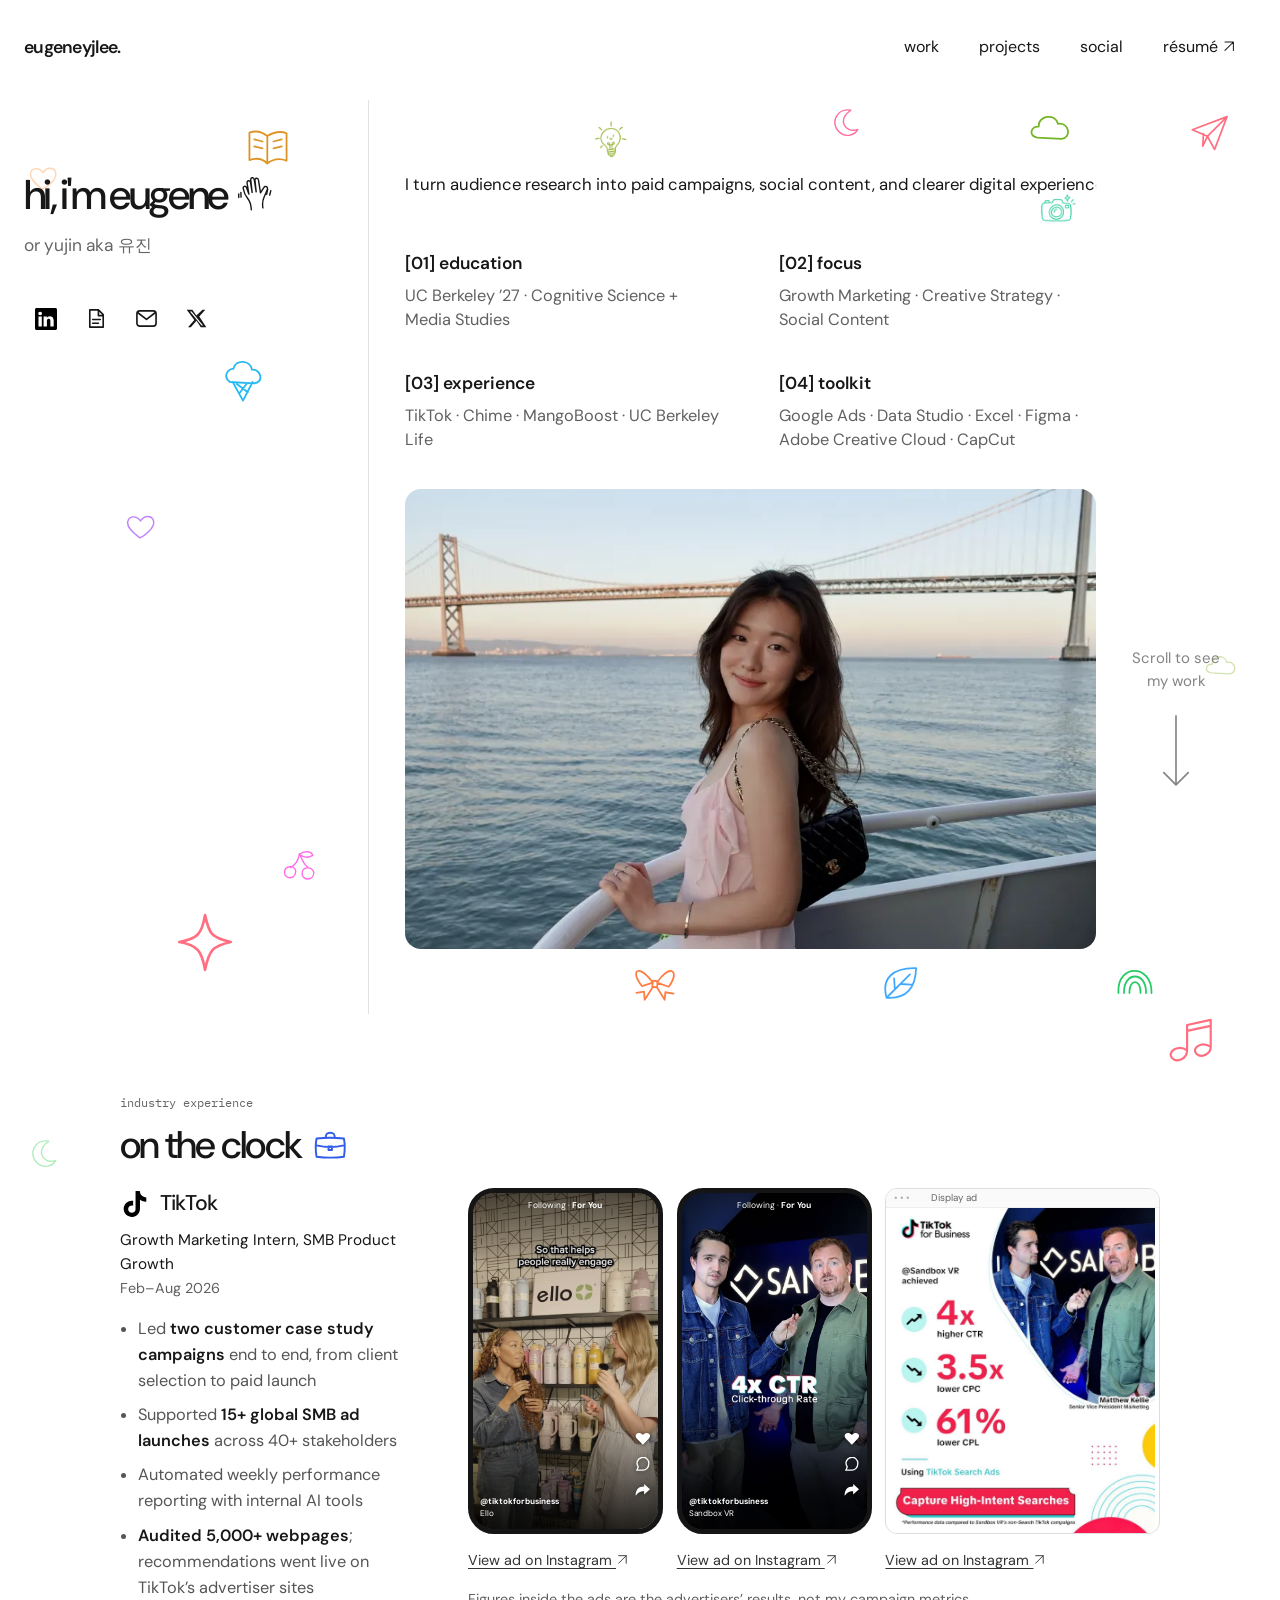
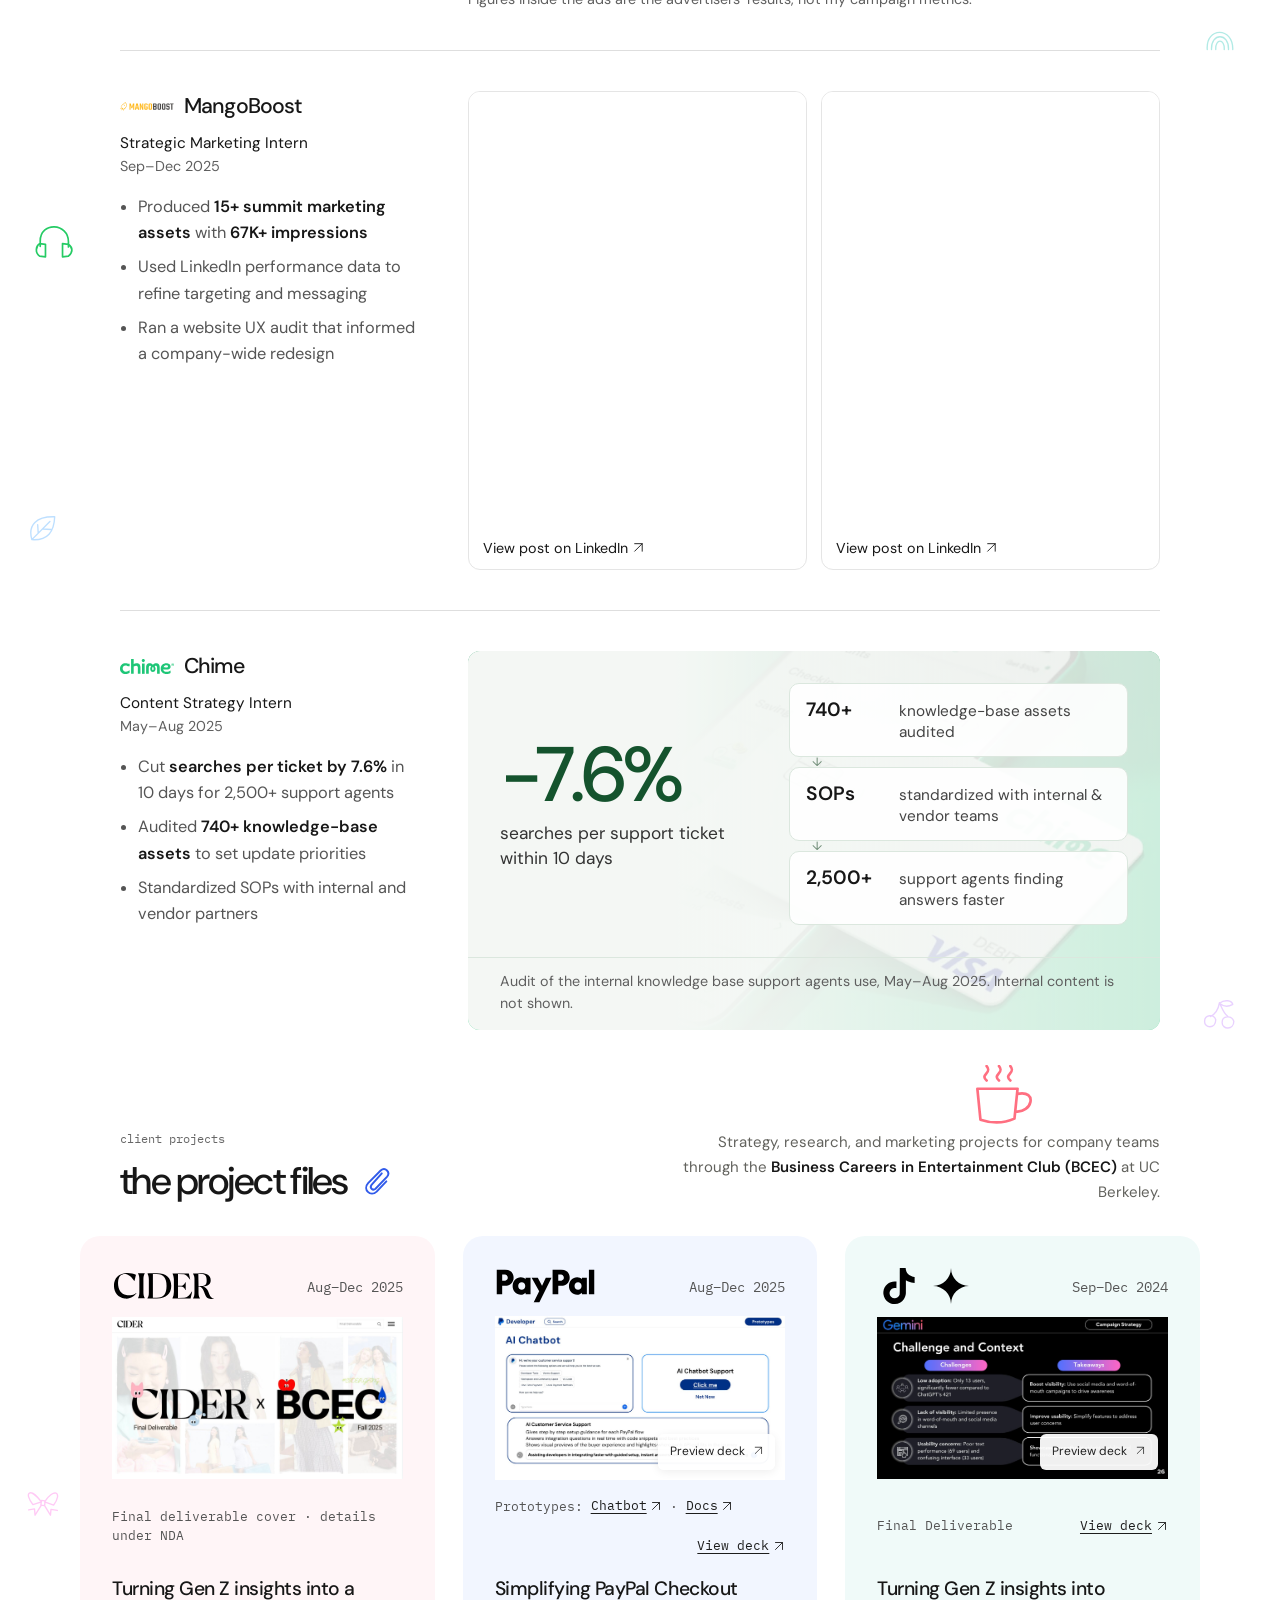
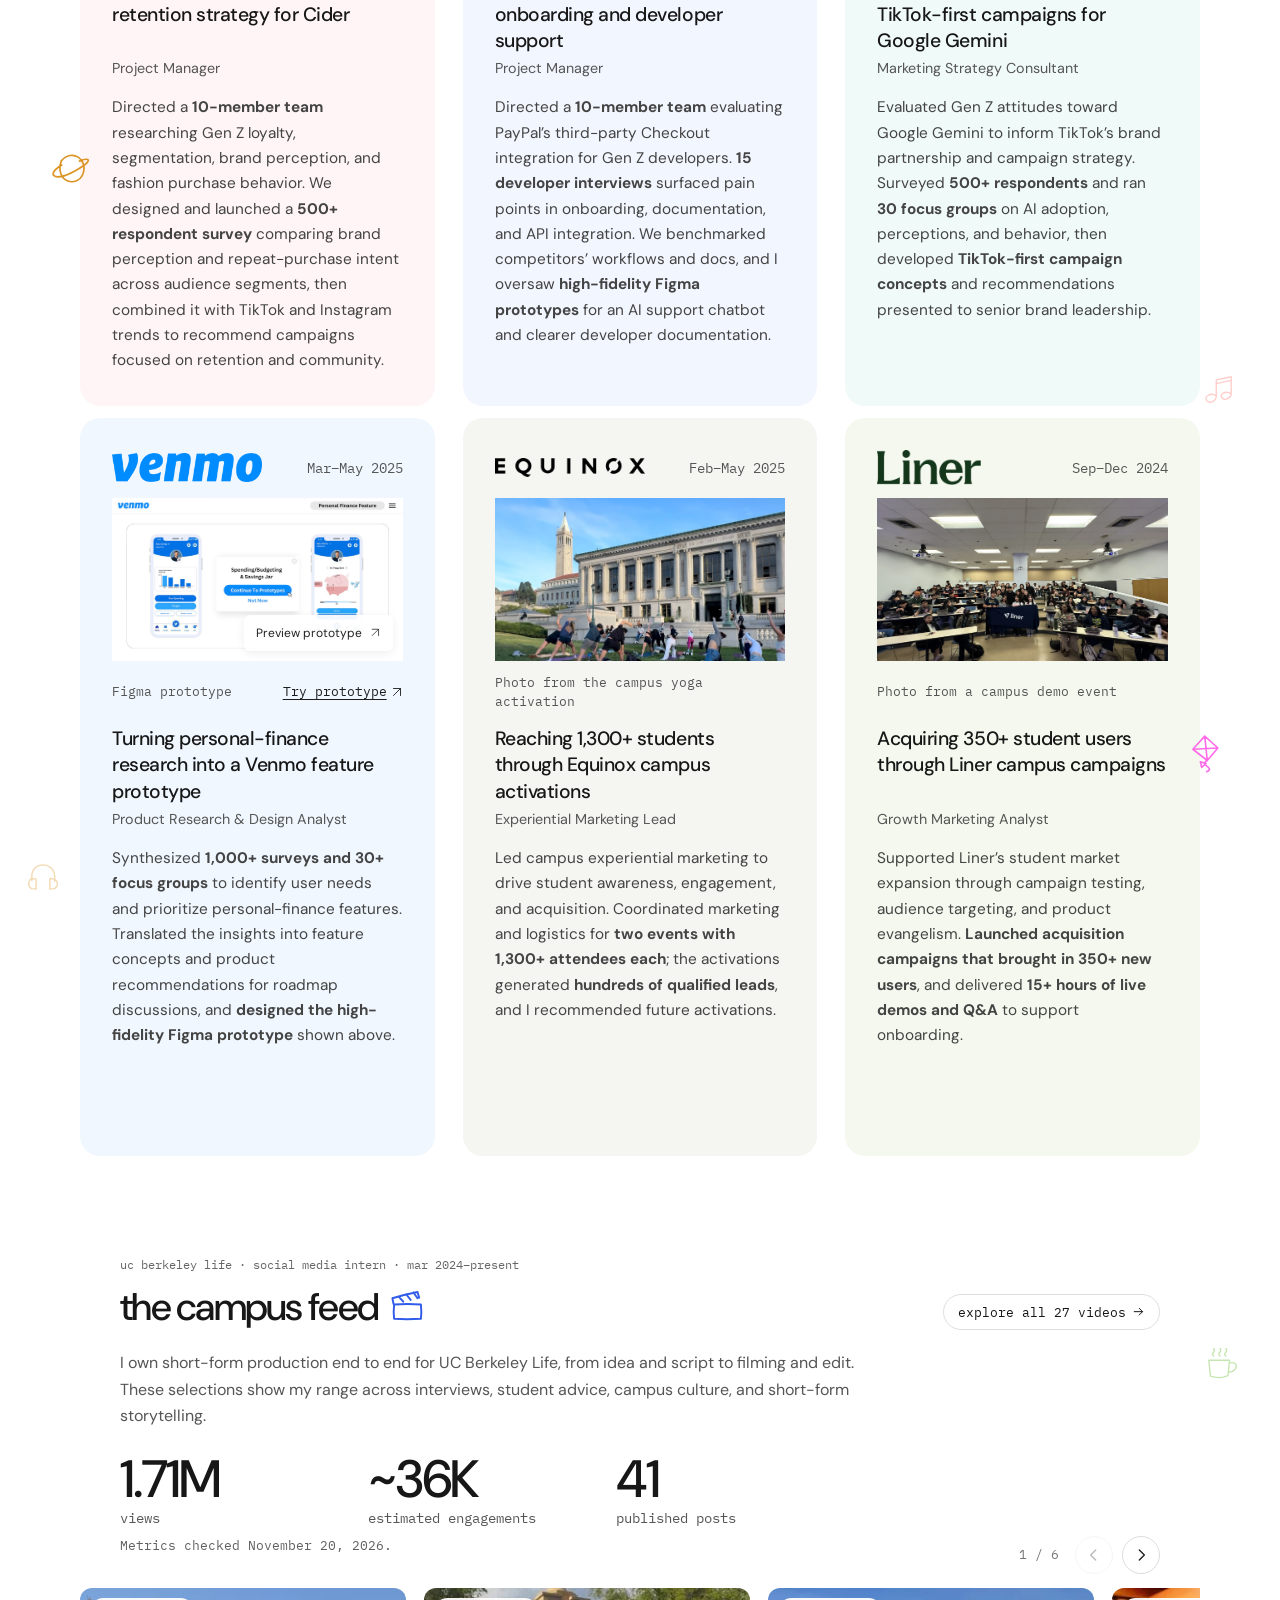
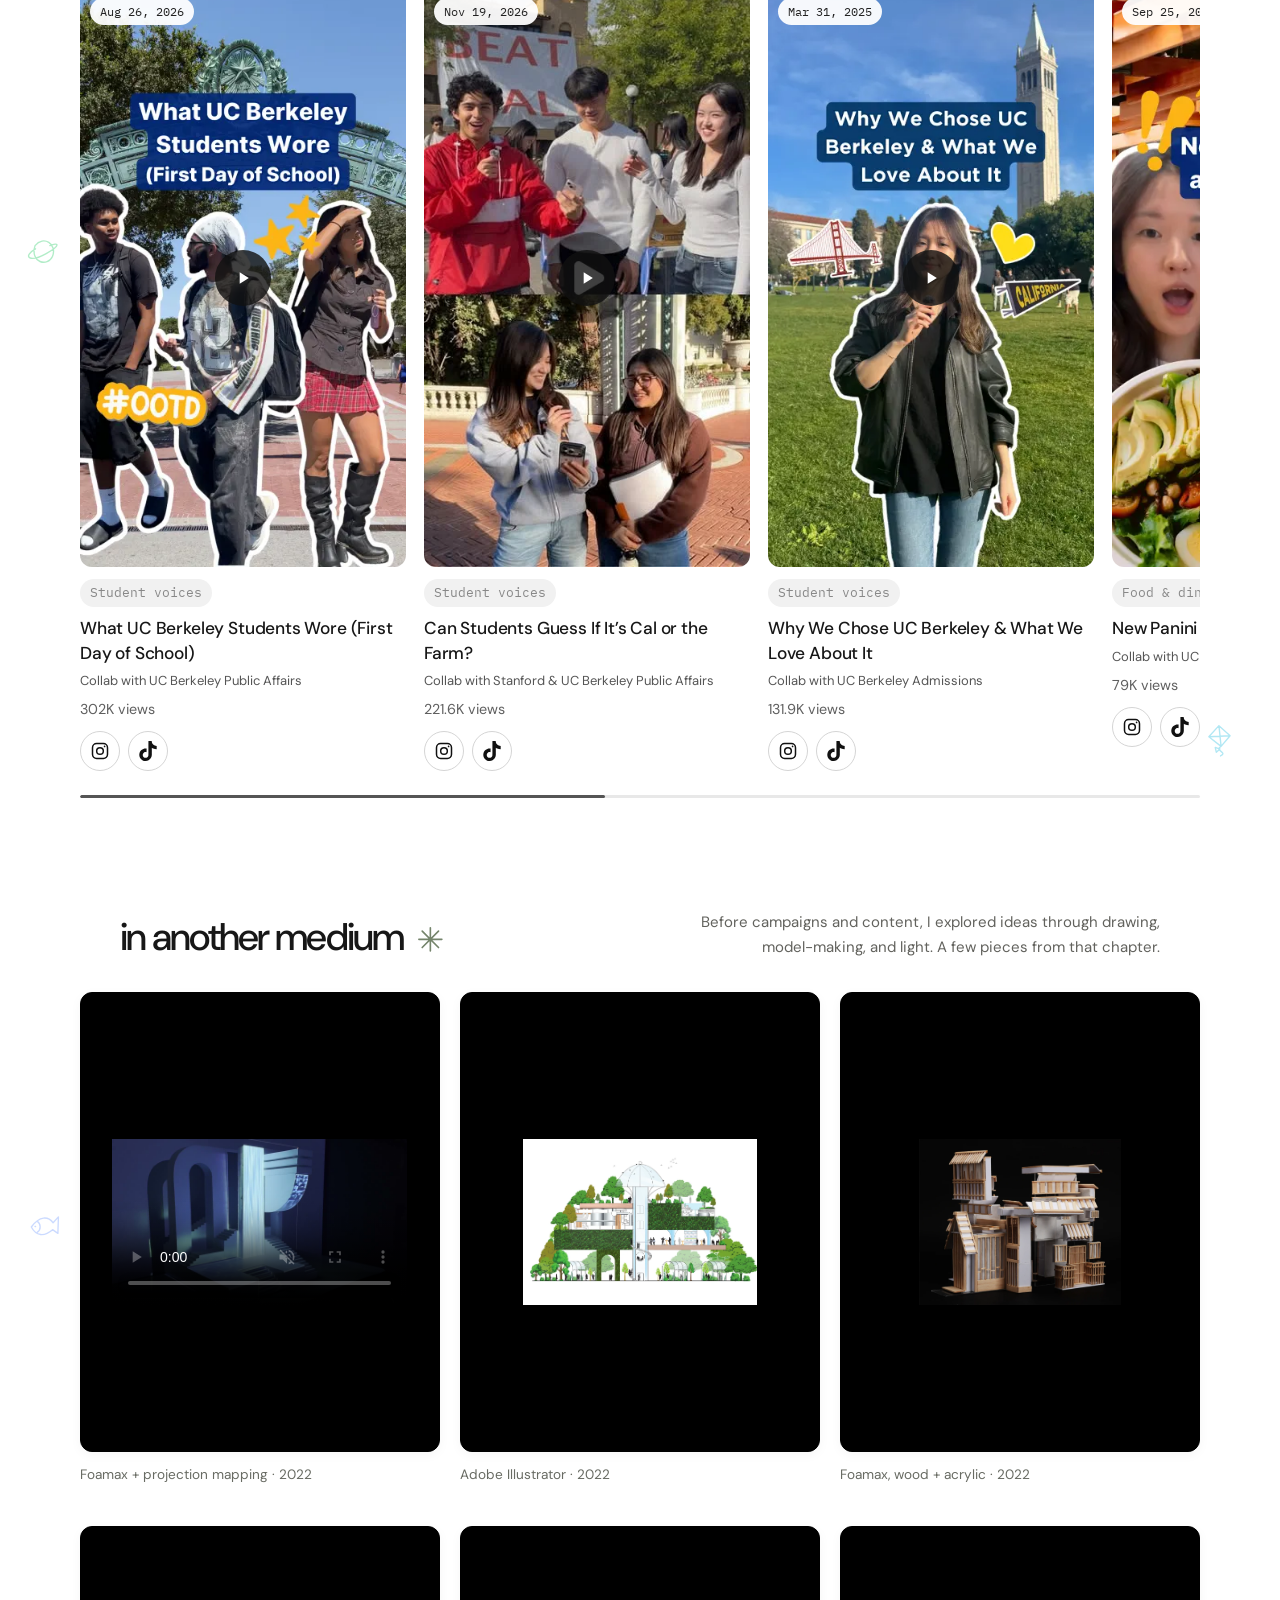
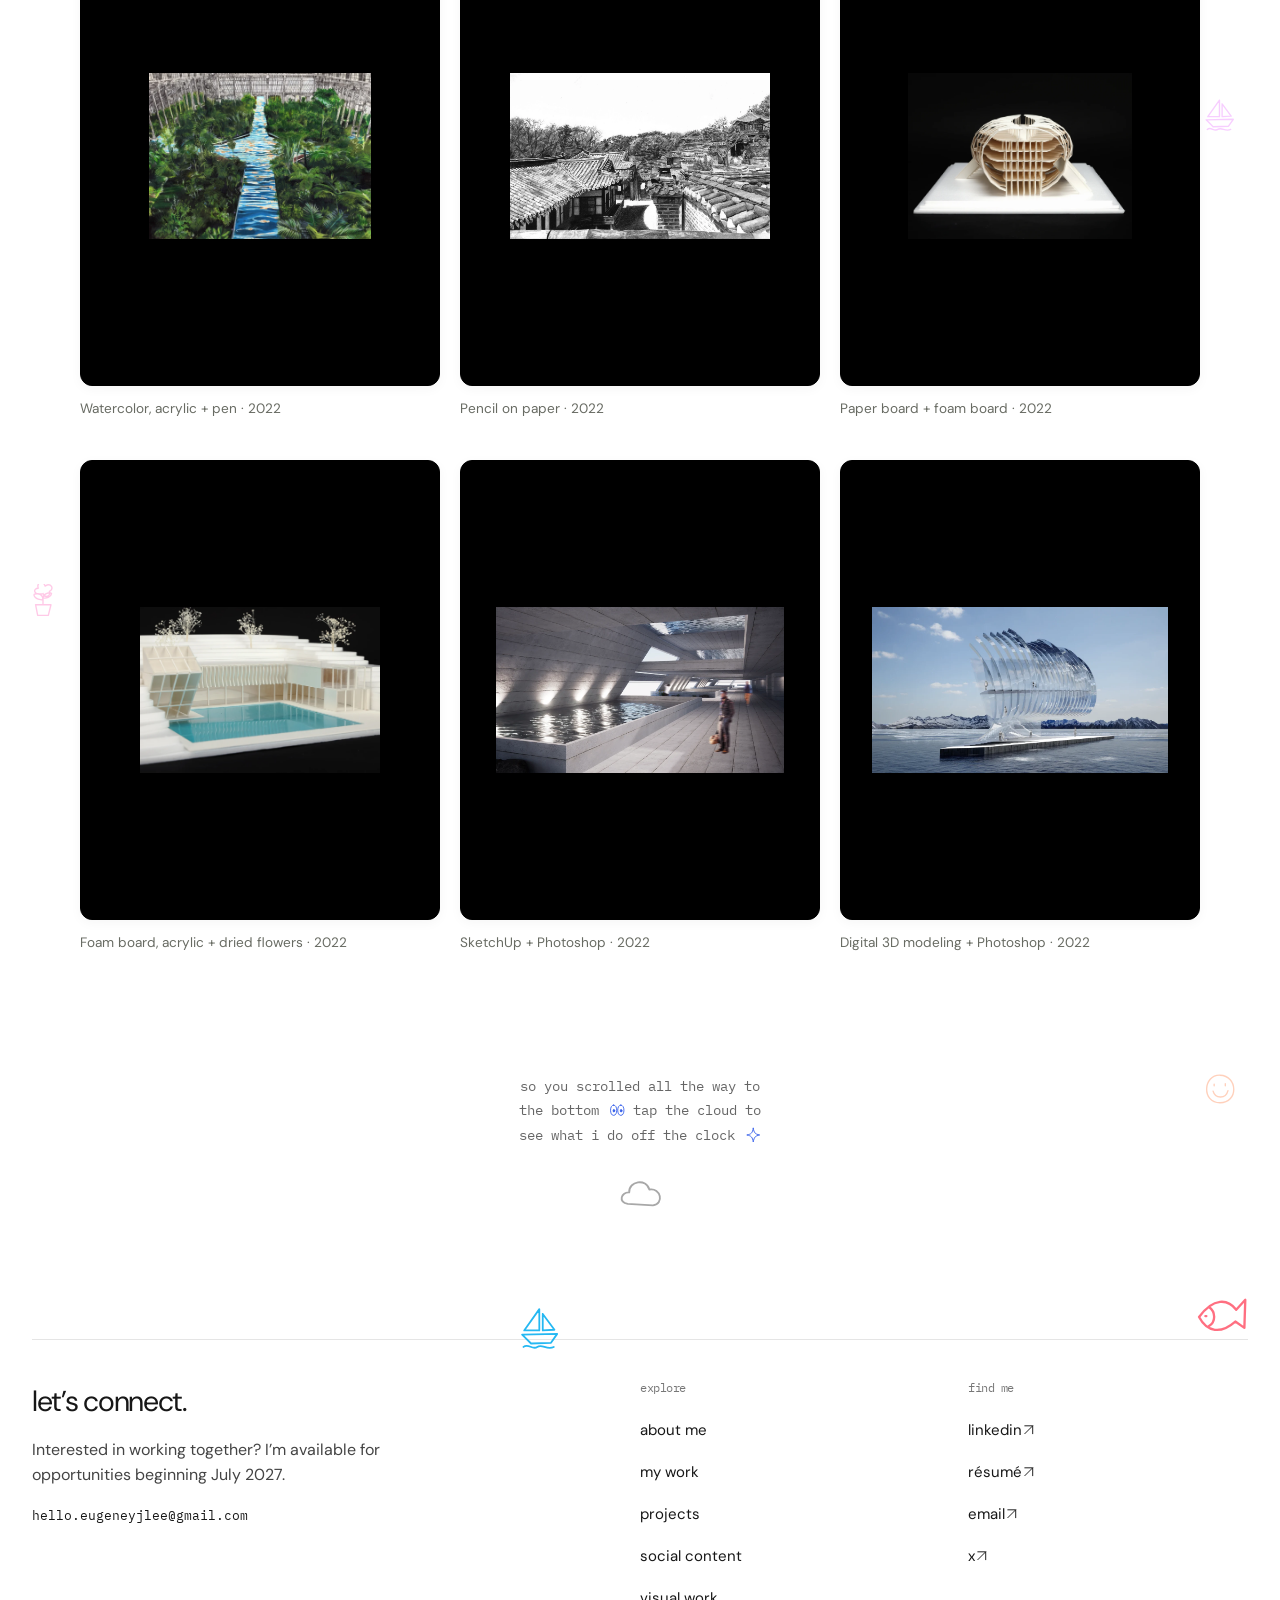
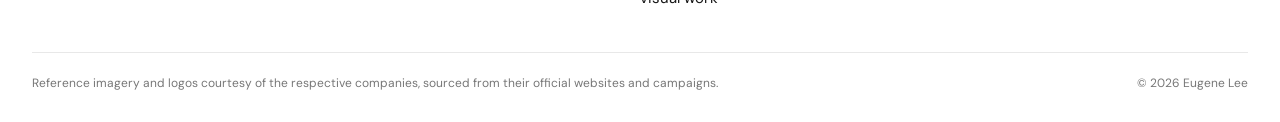
==== commit aebff656: "Update portfolio contact email" ====
--- a/index.html
+++ b/index.html
@@ -39,7 +39,7 @@
 <main id="main" class="wrap">
 <section id="about" class="intro" aria-labelledby="intro-title"><span class="doodle varied-doodle hero-doodle" aria-hidden="true"><svg viewBox="0 0 64 64" fill="none" stroke="currentColor" stroke-width="2.6" stroke-linecap="round" stroke-linejoin="round" aria-hidden="true"><use href="#sketch-sparkle"/></svg></span>
 <span class="doodle varied-doodle extra-hero" aria-hidden="true"><svg viewBox="0 0 64 64" fill="none" stroke="currentColor" stroke-width="2.6" stroke-linecap="round" stroke-linejoin="round" aria-hidden="true"><use href="#sketch-paperplane"/></svg></span><span class="doodle varied-doodle landing-spark spark-1" aria-hidden="true" style="--doodle-hue:15deg"><svg viewBox="0 0 64 64" fill="none" stroke="currentColor" stroke-width="2.6" stroke-linecap="round" stroke-linejoin="round" aria-hidden="true"><use href="#sketch-book"/></svg></span><span class="doodle varied-doodle landing-spark spark-2" aria-hidden="true" style="--doodle-hue:165deg"><svg viewBox="0 0 64 64" fill="none" stroke="currentColor" stroke-width="2.6" stroke-linecap="round" stroke-linejoin="round" aria-hidden="true"><use href="#sketch-icecream"/></svg></span><span class="doodle varied-doodle landing-spark spark-3" aria-hidden="true" style="--doodle-hue:235deg"><svg viewBox="0 0 64 64" fill="none" stroke="currentColor" stroke-width="2.6" stroke-linecap="round" stroke-linejoin="round" aria-hidden="true"><use href="#sketch-heart"/></svg></span><span class="doodle varied-doodle landing-spark spark-4" aria-hidden="true" style="--doodle-hue:55deg"><svg viewBox="0 0 64 64" fill="none" stroke="currentColor" stroke-width="2.6" stroke-linecap="round" stroke-linejoin="round" aria-hidden="true"><use href="#sketch-cloud"/></svg></span><span class="doodle varied-doodle landing-spark spark-5" aria-hidden="true" style="--doodle-hue:310deg"><svg viewBox="0 0 64 64" fill="none" stroke="currentColor" stroke-width="2.6" stroke-linecap="round" stroke-linejoin="round" aria-hidden="true"><use href="#sketch-crescent"/></svg></span><span class="doodle varied-doodle landing-spark spark-6" aria-hidden="true" style="--doodle-hue:110deg"><svg viewBox="0 0 64 64" fill="none" stroke="currentColor" stroke-width="2.6" stroke-linecap="round" stroke-linejoin="round" aria-hidden="true"><use href="#sketch-rainbow"/></svg></span><span class="doodle varied-doodle landing-spark spark-7" aria-hidden="true" style="--doodle-hue:185deg"><svg viewBox="0 0 64 64" fill="none" stroke="currentColor" stroke-width="2.6" stroke-linecap="round" stroke-linejoin="round" aria-hidden="true"><use href="#sketch-leaf"/></svg></span><span class="doodle varied-doodle landing-spark spark-8" aria-hidden="true" style="--doodle-hue:280deg"><svg viewBox="0 0 64 64" fill="none" stroke="currentColor" stroke-width="2.6" stroke-linecap="round" stroke-linejoin="round" aria-hidden="true"><use href="#sketch-cherry"/></svg></span><span class="doodle varied-doodle landing-spark spark-9" aria-hidden="true" style="--doodle-hue:345deg"><svg viewBox="0 0 64 64" fill="none" stroke="currentColor" stroke-width="2.6" stroke-linecap="round" stroke-linejoin="round" aria-hidden="true"><use href="#sketch-bow"/></svg></span><div class="intro-identity"><h1 id="intro-title">hi, i'm <em>eugene</em> <span class="wave hand-doodle" aria-hidden="true"><svg viewBox="0 0 64 64" fill="none" stroke="currentColor" stroke-width="2.4" stroke-linecap="round" stroke-linejoin="round"><path d="M22 58c1-9 1-13-3-20-3-5-5-11-5-18 0-4 5-5 6 0l2 11V12c0-5 6-5 6 0v17l1-21c0-5 6-5 6 0v21l1-19c0-5 6-5 6 0v22l7-8c3-4 8 0 5 5l-7 11c-4 6-5 11-5 18"/><path d="M9 26 8 34M5 28l-1 6M55 28l-3 8M60 31l-3 7"/></svg></span></h1><p class="intro-alias">or yujin aka <span lang="ko">유진</span></p>
-<div class="intro-actions social-icons" aria-label="Find me online"><a target="_blank" rel="noopener noreferrer" href="https://www.linkedin.com/in/eugeneyjlee/" aria-label="LinkedIn" title="LinkedIn"><img src="./logo-linkedin.svg" width="22" height="22" alt=""></a><a target="_blank" rel="noopener noreferrer" href="https://doc-visitor-link.eugeneyjlee.chatgpt.site/" aria-label="Résumé" title="Résumé"><svg viewBox="0 0 24 24" width="23" height="23" fill="none" stroke="currentColor" stroke-width="1.7" stroke-linecap="round" stroke-linejoin="round" aria-hidden="true"><path d="M14 3H5v18h14V8zM14 3v6h5M8 13h8M8 17h6"/></svg></a><a target="_blank" rel="noopener noreferrer" href="mailto:eugeneyjlee@berkeley.edu" aria-label="Email" title="Email"><svg viewBox="0 0 24 24" width="23" height="23" fill="none" stroke="currentColor" stroke-width="1.7" stroke-linecap="round" stroke-linejoin="round" aria-hidden="true"><rect x="2" y="4" width="20" height="16" rx="3"/><path d="m3 6 9 7 9-7"/></svg></a><a target="_blank" rel="noopener noreferrer" href="https://x.com/eugeneyjlee" aria-label="X" title="X"><svg viewBox="0 0 24 24" width="21" height="21" fill="currentColor" aria-hidden="true"><path d="M18.9 2H22l-6.8 7.8L23.2 22h-6.3L12 14.6 5.5 22H2.3l7.2-8.3L.8 2h6.5l4.5 6.7L18.9 2ZM17.8 20h1.7L6.4 3.9H4.5L17.8 20Z"/></svg></a></div>
+<div class="intro-actions social-icons" aria-label="Find me online"><a target="_blank" rel="noopener noreferrer" href="https://www.linkedin.com/in/eugeneyjlee/" aria-label="LinkedIn" title="LinkedIn"><img src="./logo-linkedin.svg" width="22" height="22" alt=""></a><a target="_blank" rel="noopener noreferrer" href="https://doc-visitor-link.eugeneyjlee.chatgpt.site/" aria-label="Résumé" title="Résumé"><svg viewBox="0 0 24 24" width="23" height="23" fill="none" stroke="currentColor" stroke-width="1.7" stroke-linecap="round" stroke-linejoin="round" aria-hidden="true"><path d="M14 3H5v18h14V8zM14 3v6h5M8 13h8M8 17h6"/></svg></a><a target="_blank" rel="noopener noreferrer" href="mailto:hello.eugeneyjlee@gmail.com" aria-label="Email" title="Email"><svg viewBox="0 0 24 24" width="23" height="23" fill="none" stroke="currentColor" stroke-width="1.7" stroke-linecap="round" stroke-linejoin="round" aria-hidden="true"><rect x="2" y="4" width="20" height="16" rx="3"/><path d="m3 6 9 7 9-7"/></svg></a><a target="_blank" rel="noopener noreferrer" href="https://x.com/eugeneyjlee" aria-label="X" title="X"><svg viewBox="0 0 24 24" width="21" height="21" fill="currentColor" aria-hidden="true"><path d="M18.9 2H22l-6.8 7.8L23.2 22h-6.3L12 14.6 5.5 22H2.3l7.2-8.3L.8 2h6.5l4.5 6.7L18.9 2ZM17.8 20h1.7L6.4 3.9H4.5L17.8 20Z"/></svg></a></div>
 </div><div class="intro-center"><div class="intro-content"><div class="typewriter-wrap">
 <span class="doodle idea-doodle" aria-hidden="true"></span>
 <p class="intro-text typewriter">I turn audience research into paid campaigns, social content, and clearer digital experiences.</p>
@@ -158,6 +158,6 @@
 
 </main>
 <footer class="wrap site-footer"><span class="doodle varied-doodle footer-doodle" aria-hidden="true"><svg viewBox="0 0 64 64" fill="none" stroke="currentColor" stroke-width="2.6" stroke-linecap="round" stroke-linejoin="round" aria-hidden="true"><use href="#sketch-fish"/></svg></span><span class="doodle varied-doodle extra-footer" aria-hidden="true"><svg viewBox="0 0 64 64" fill="none" stroke="currentColor" stroke-width="2.6" stroke-linecap="round" stroke-linejoin="round" aria-hidden="true"><use href="#sketch-sailboat"/></svg></span><div class="footer-top"><div class="footer-intro"><p class="footer-title">let’s connect.</p>
-<p class="footer-invite">Interested in working together? I’m available for opportunities beginning July 2027.</p><a href="mailto:eugeneyjlee@berkeley.edu">eugeneyjlee@berkeley.edu</a></div><nav class="footer-links" aria-label="Footer sections"><h2>explore</h2><a href="#about">about me</a><a href="#work">my work</a><a href="#projects">projects</a><a href="#social">social content</a><a href="#visual-work">visual work</a></nav><nav class="footer-links" aria-label="Footer social links"><h2>find me</h2><a href="https://www.linkedin.com/in/eugeneyjlee/">linkedin <svg class="arrow-up-right" viewBox="0 0 24 24" width="16" height="16" fill="none" stroke="currentColor" stroke-width="1.7" stroke-linecap="round" stroke-linejoin="round" aria-hidden="true" focusable="false"><path d="M5 19 19 5M5 5h14v14"/></svg></a><a href="https://doc-visitor-link.eugeneyjlee.chatgpt.site/">résumé <svg class="arrow-up-right" viewBox="0 0 24 24" width="16" height="16" fill="none" stroke="currentColor" stroke-width="1.7" stroke-linecap="round" stroke-linejoin="round" aria-hidden="true" focusable="false"><path d="M5 19 19 5M5 5h14v14"/></svg></a><a href="mailto:eugeneyjlee@berkeley.edu">email <svg class="arrow-up-right" viewBox="0 0 24 24" width="16" height="16" fill="none" stroke="currentColor" stroke-width="1.7" stroke-linecap="round" stroke-linejoin="round" aria-hidden="true" focusable="false"><path d="M5 19 19 5M5 5h14v14"/></svg></a><a href="https://x.com/eugeneyjlee" target="_blank" rel="noopener noreferrer">x <svg class="arrow-up-right" viewBox="0 0 24 24" width="16" height="16" fill="none" stroke="currentColor" stroke-width="1.7" stroke-linecap="round" stroke-linejoin="round" aria-hidden="true" focusable="false"><path d="M5 19 19 5M5 5h14v14"/></svg></a></nav></div><div class="footer-bottom"><p>Reference imagery and logos courtesy of the respective companies, sourced from their official websites and campaigns.</p><span>© 2026 Eugene Lee</span></div></footer>
+<p class="footer-invite">Interested in working together? I’m available for opportunities beginning July 2027.</p><a href="mailto:hello.eugeneyjlee@gmail.com">hello.eugeneyjlee@gmail.com</a></div><nav class="footer-links" aria-label="Footer sections"><h2>explore</h2><a href="#about">about me</a><a href="#work">my work</a><a href="#projects">projects</a><a href="#social">social content</a><a href="#visual-work">visual work</a></nav><nav class="footer-links" aria-label="Footer social links"><h2>find me</h2><a href="https://www.linkedin.com/in/eugeneyjlee/">linkedin <svg class="arrow-up-right" viewBox="0 0 24 24" width="16" height="16" fill="none" stroke="currentColor" stroke-width="1.7" stroke-linecap="round" stroke-linejoin="round" aria-hidden="true" focusable="false"><path d="M5 19 19 5M5 5h14v14"/></svg></a><a href="https://doc-visitor-link.eugeneyjlee.chatgpt.site/">résumé <svg class="arrow-up-right" viewBox="0 0 24 24" width="16" height="16" fill="none" stroke="currentColor" stroke-width="1.7" stroke-linecap="round" stroke-linejoin="round" aria-hidden="true" focusable="false"><path d="M5 19 19 5M5 5h14v14"/></svg></a><a href="mailto:hello.eugeneyjlee@gmail.com">email <svg class="arrow-up-right" viewBox="0 0 24 24" width="16" height="16" fill="none" stroke="currentColor" stroke-width="1.7" stroke-linecap="round" stroke-linejoin="round" aria-hidden="true" focusable="false"><path d="M5 19 19 5M5 5h14v14"/></svg></a><a href="https://x.com/eugeneyjlee" target="_blank" rel="noopener noreferrer">x <svg class="arrow-up-right" viewBox="0 0 24 24" width="16" height="16" fill="none" stroke="currentColor" stroke-width="1.7" stroke-linecap="round" stroke-linejoin="round" aria-hidden="true" focusable="false"><path d="M5 19 19 5M5 5h14v14"/></svg></a></nav></div><div class="footer-bottom"><p>Reference imagery and logos courtesy of the respective companies, sourced from their official websites and campaigns.</p><span>© 2026 Eugene Lee</span></div></footer>
 <script src="./project-files.js?v=2"></script>
 </body></html>
